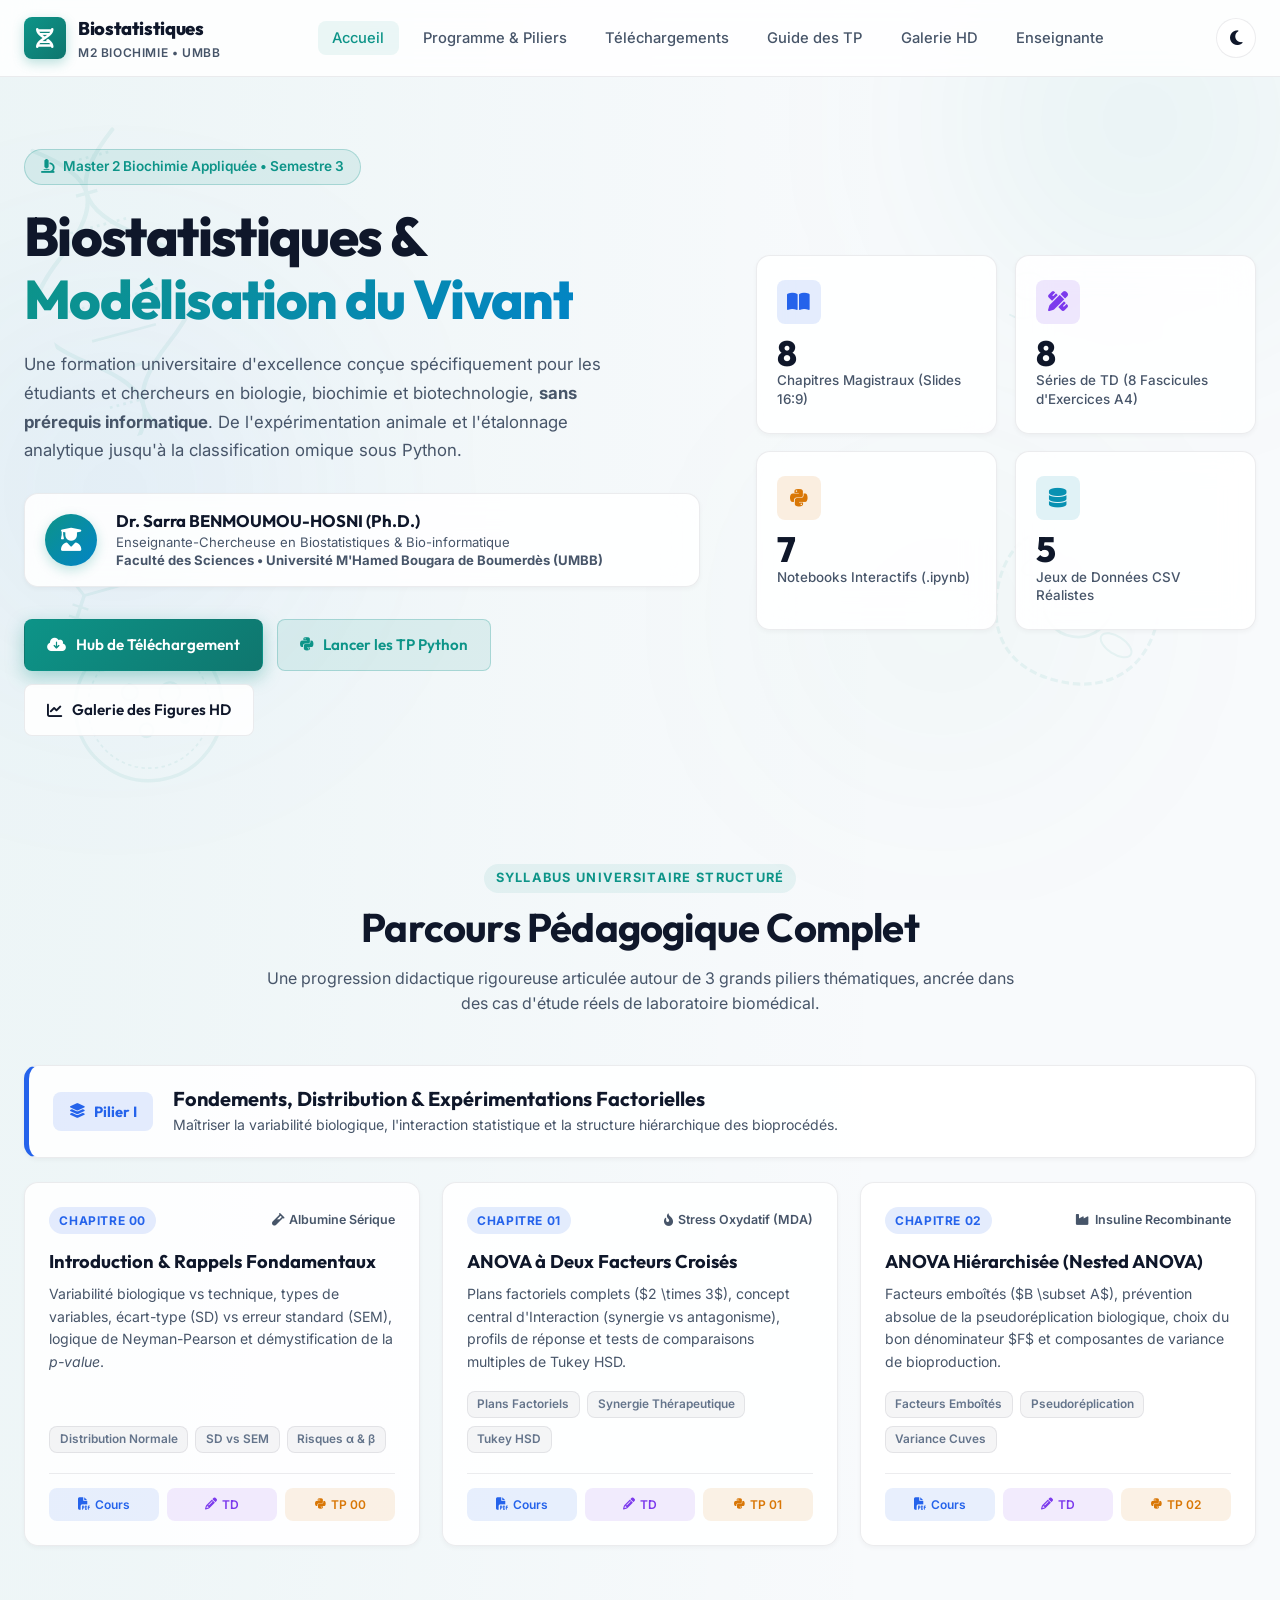
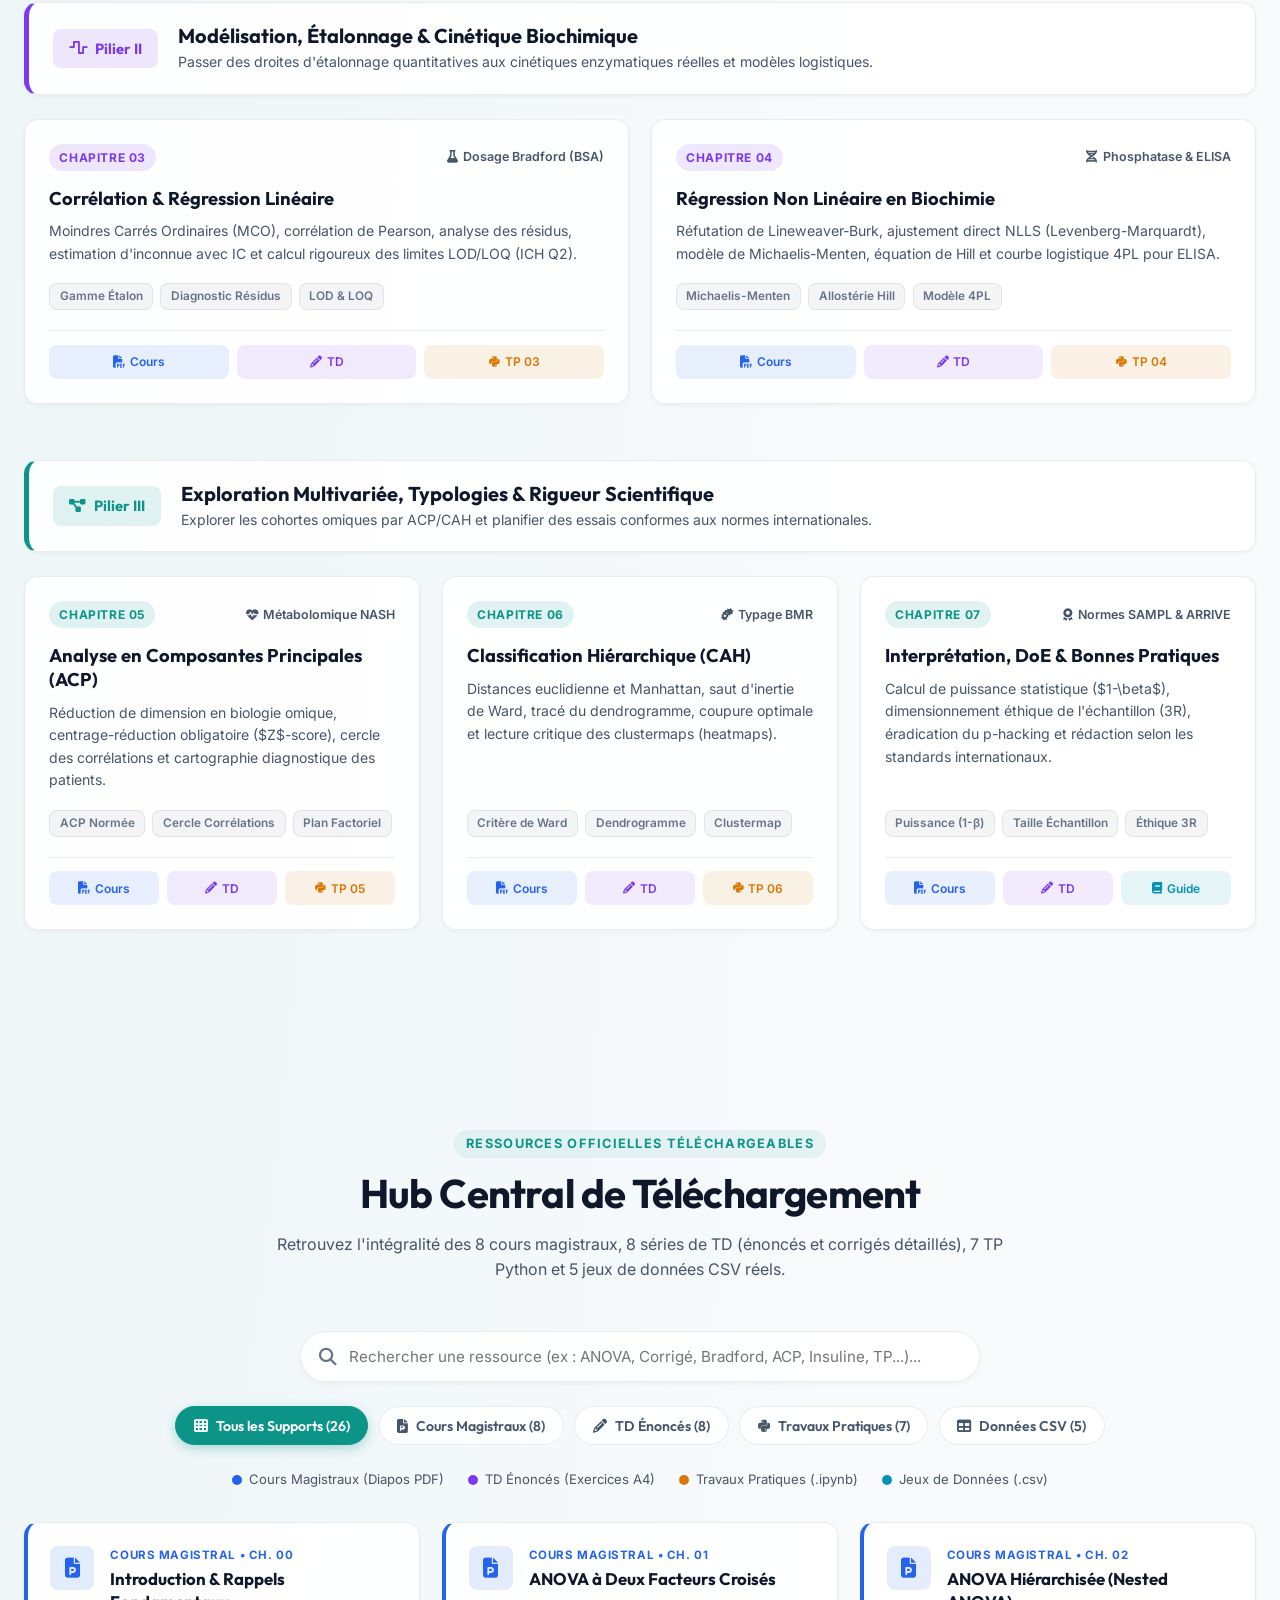
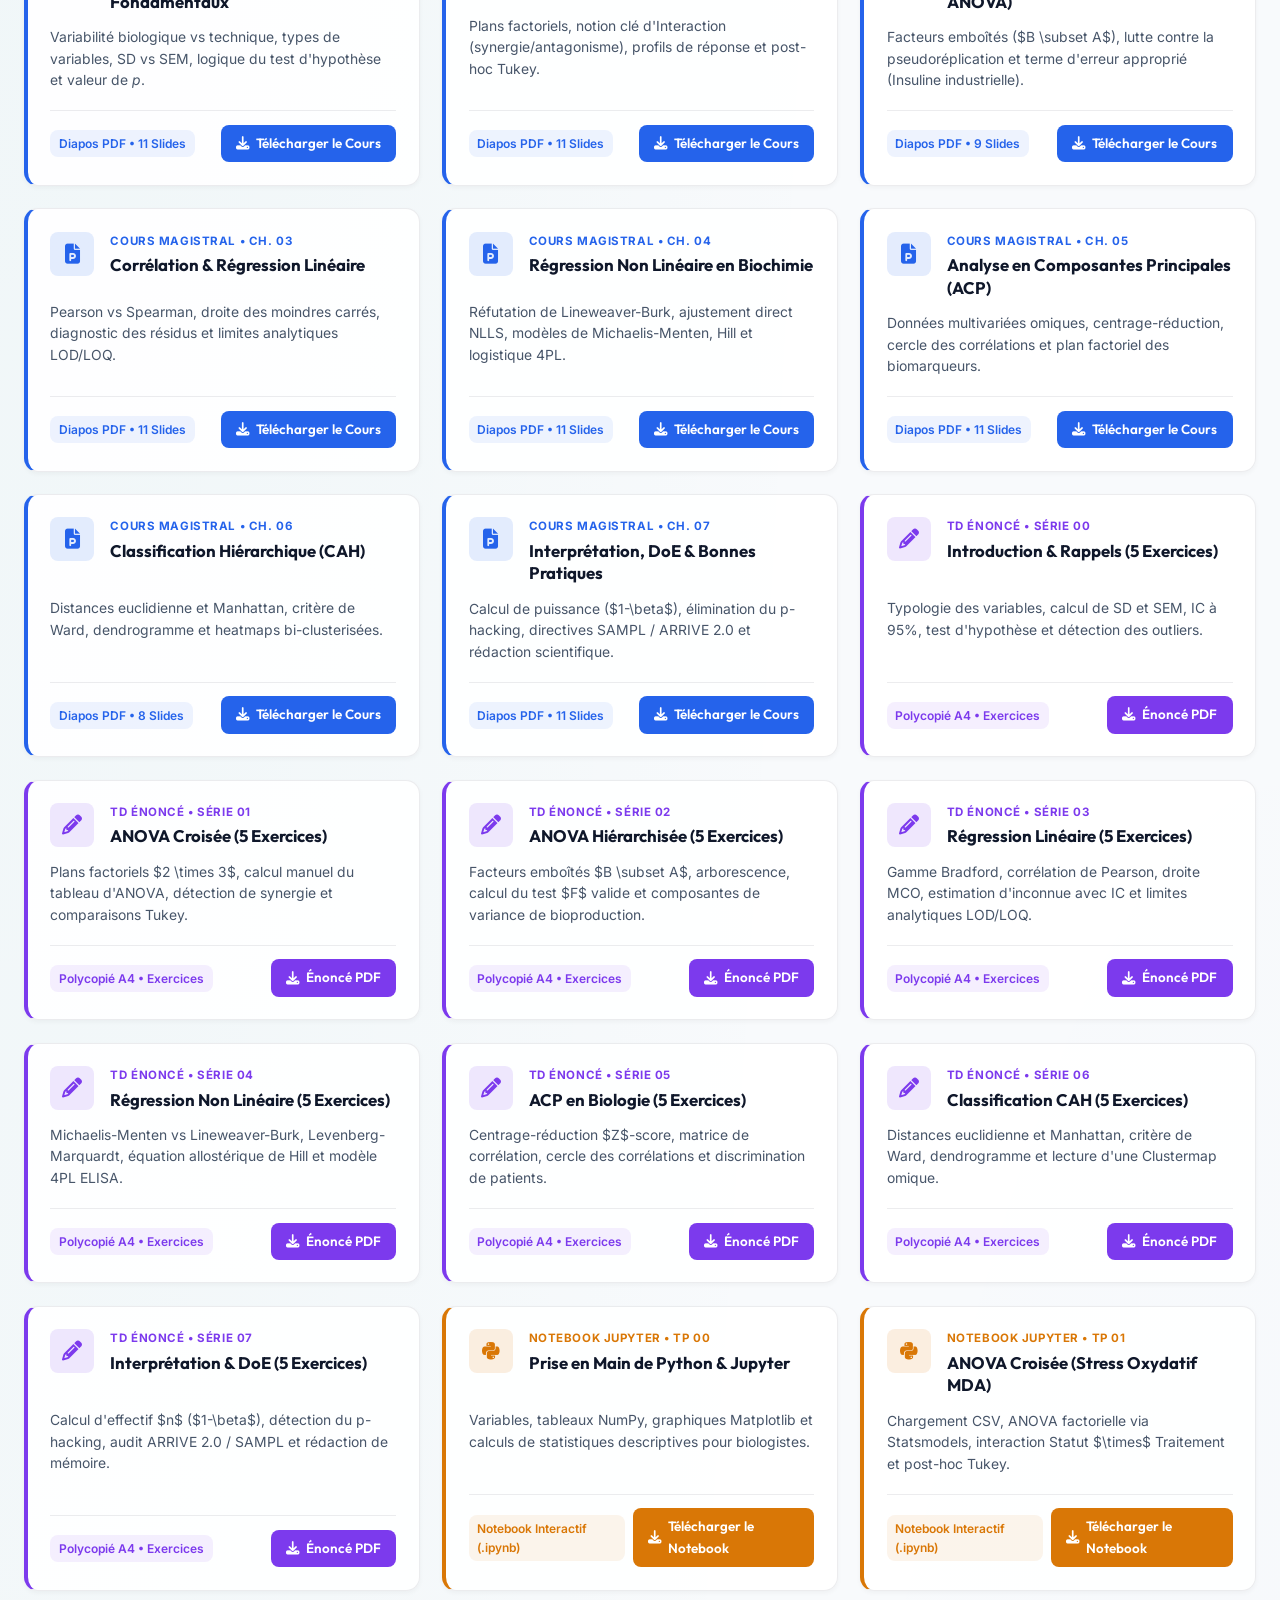
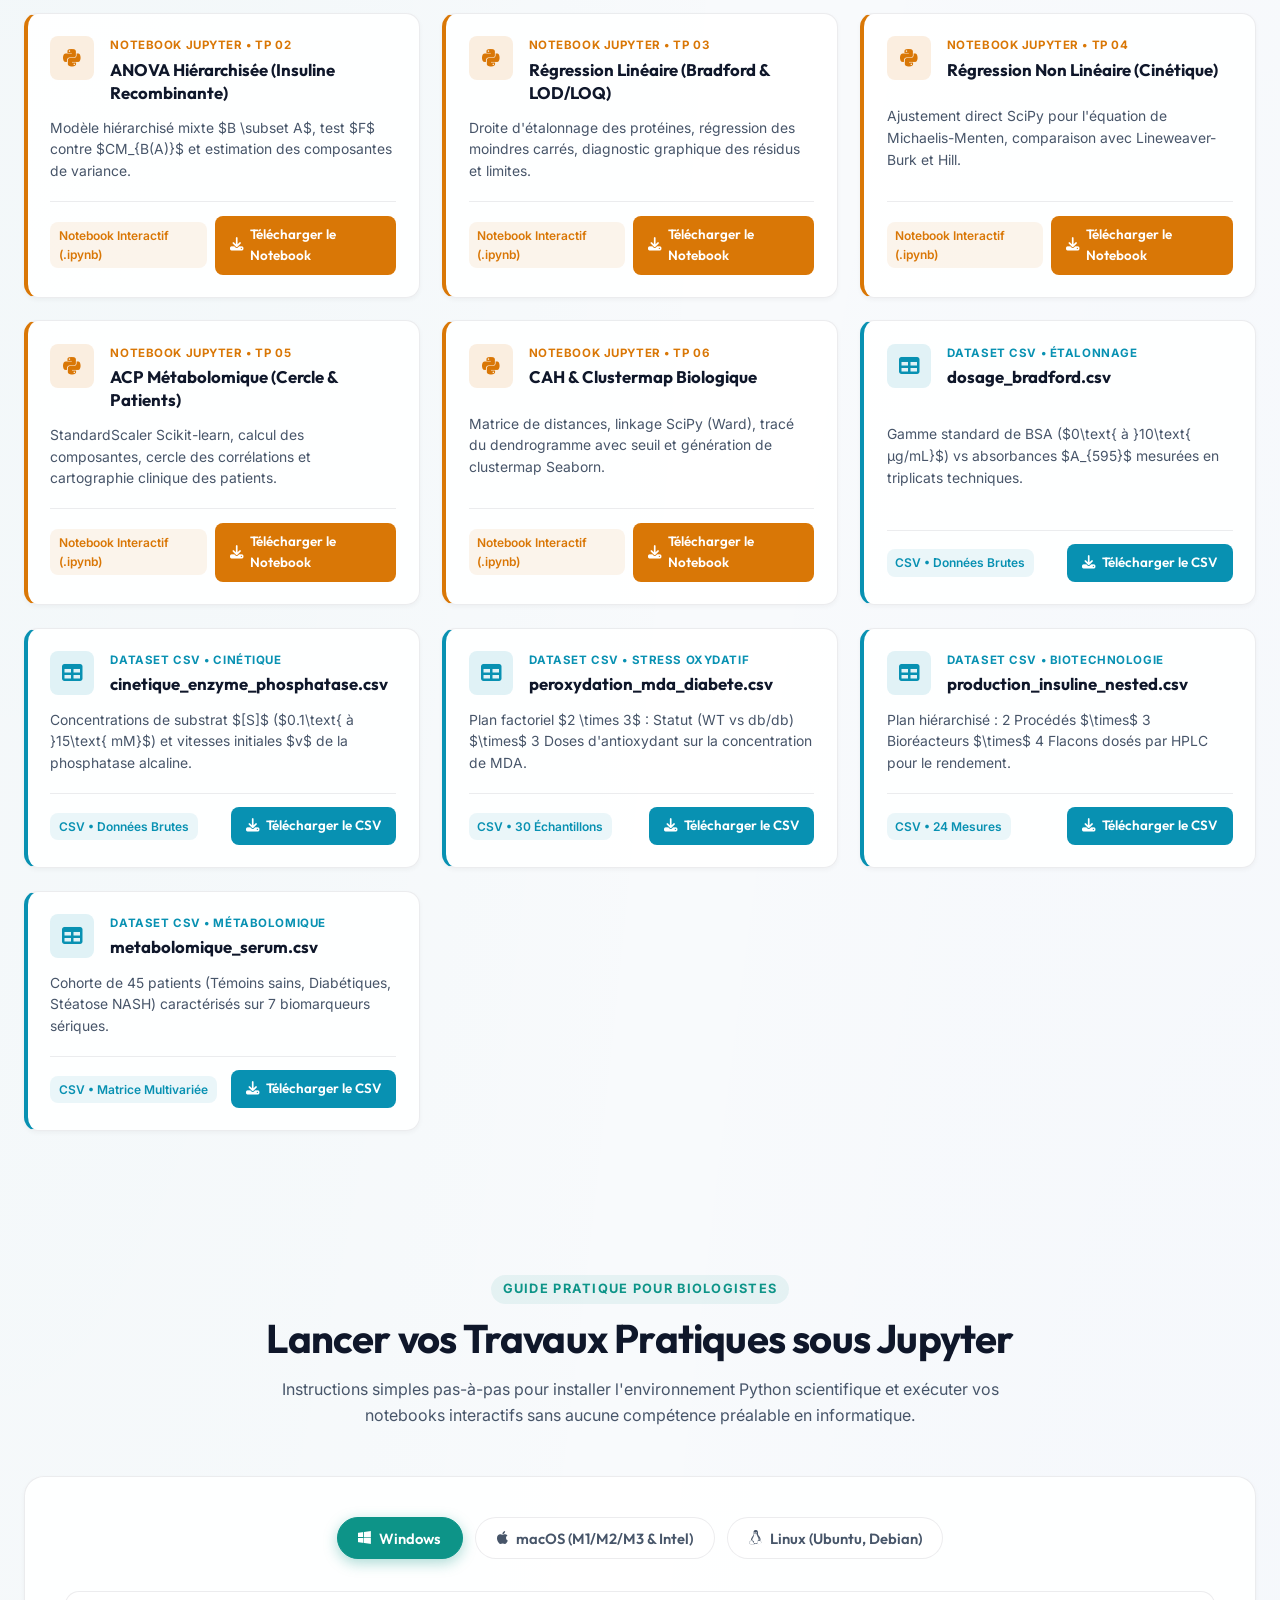
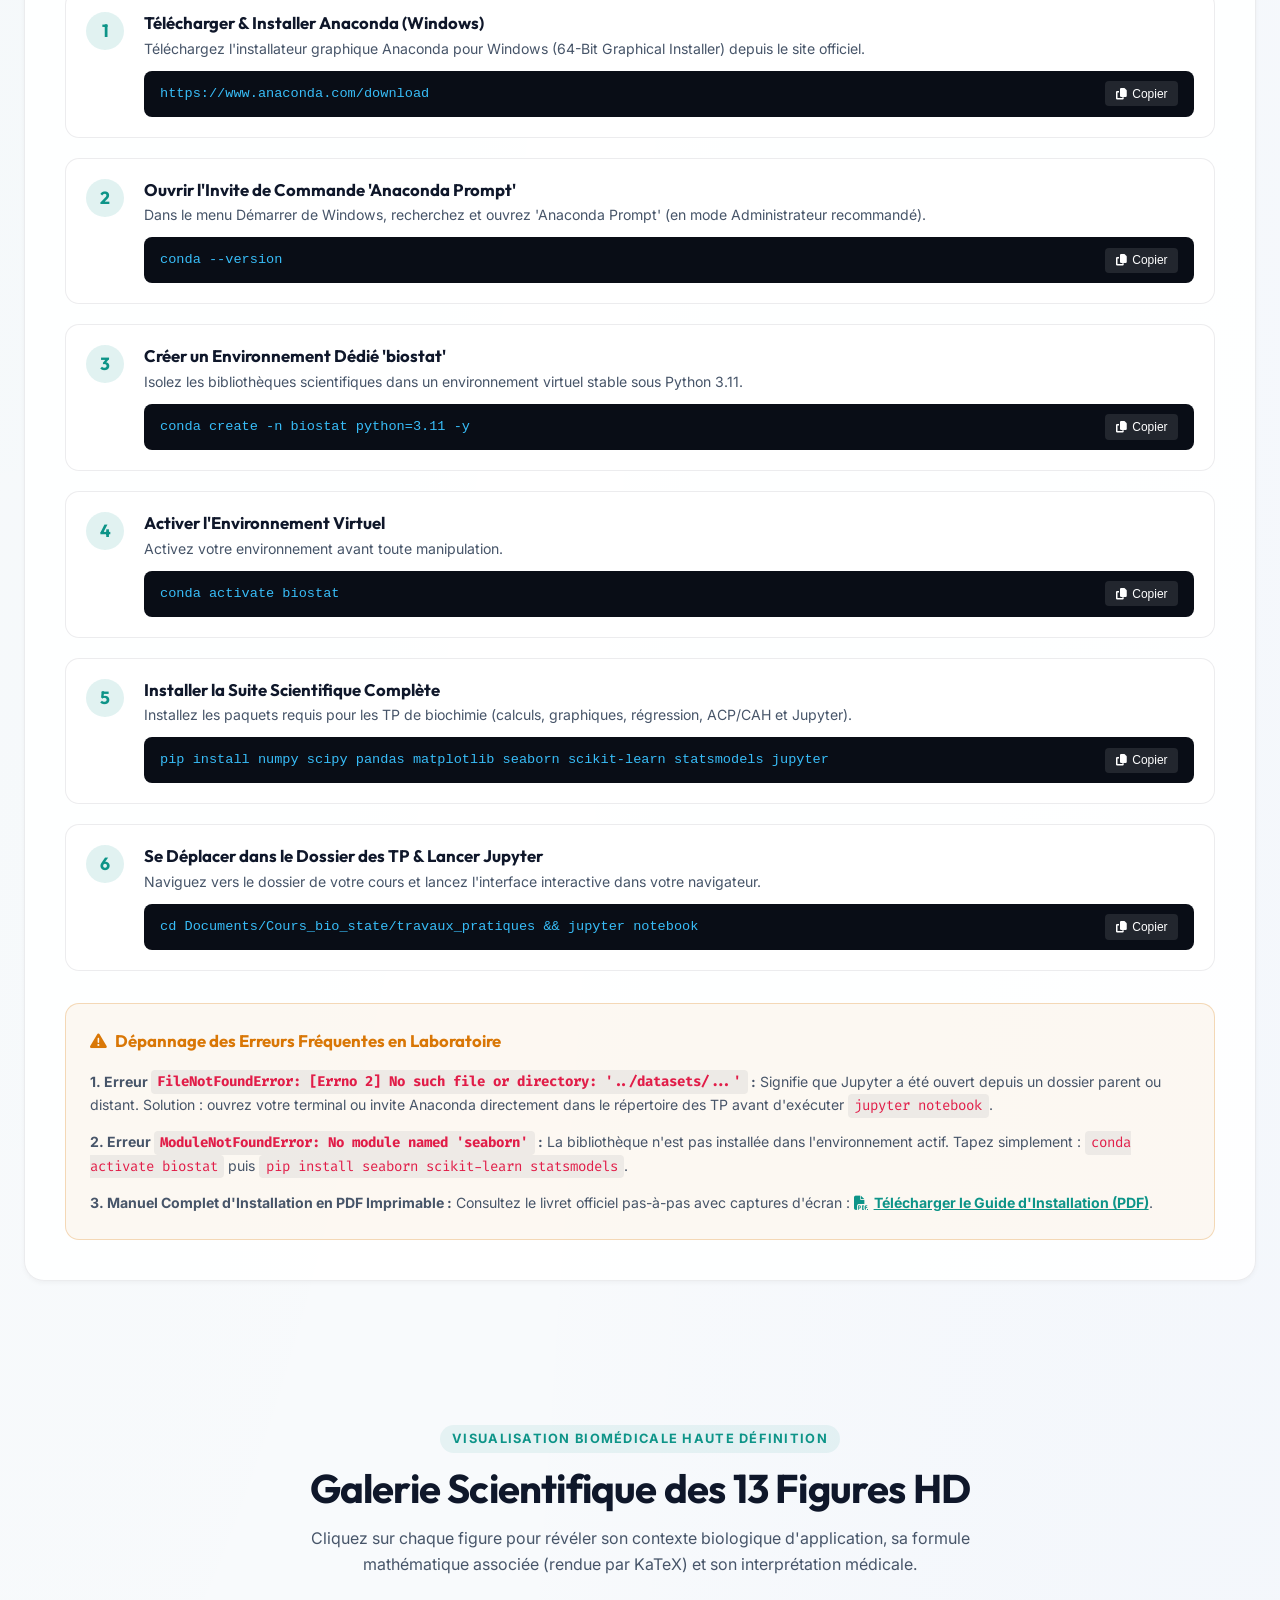
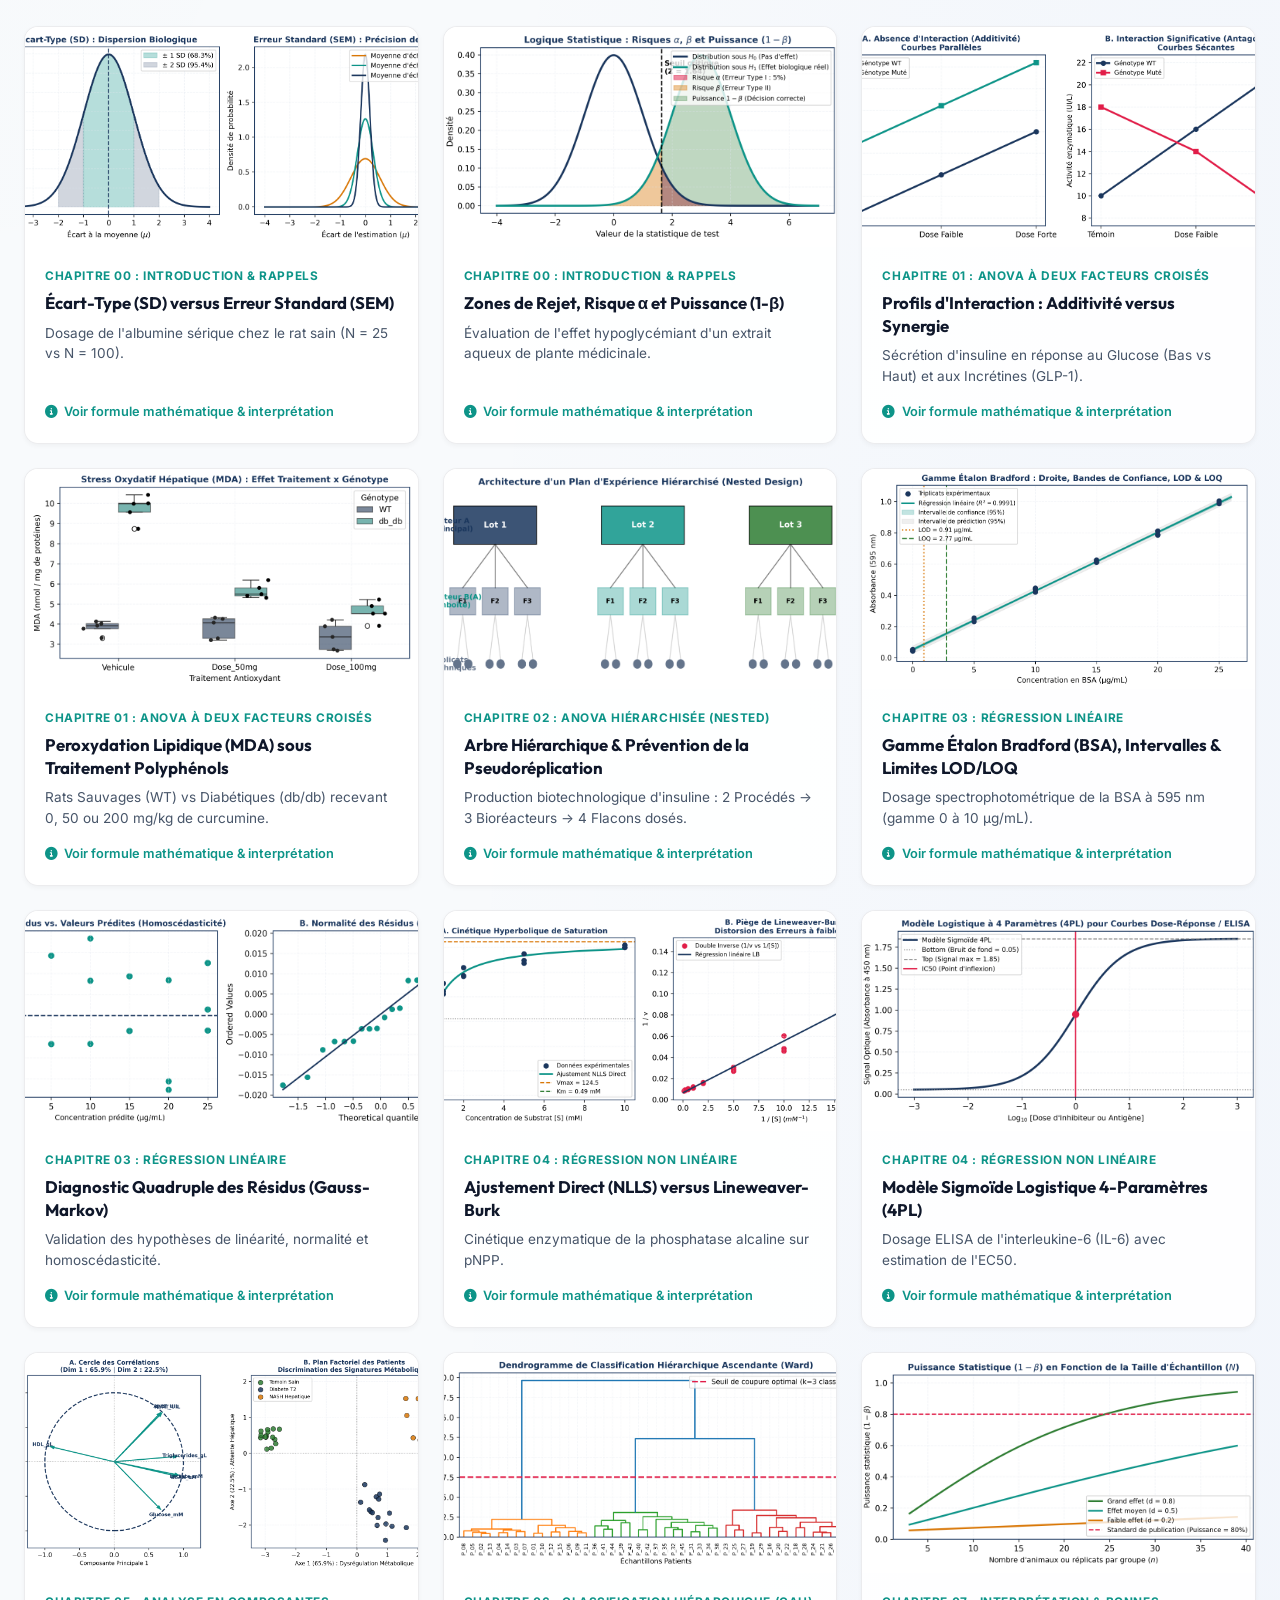
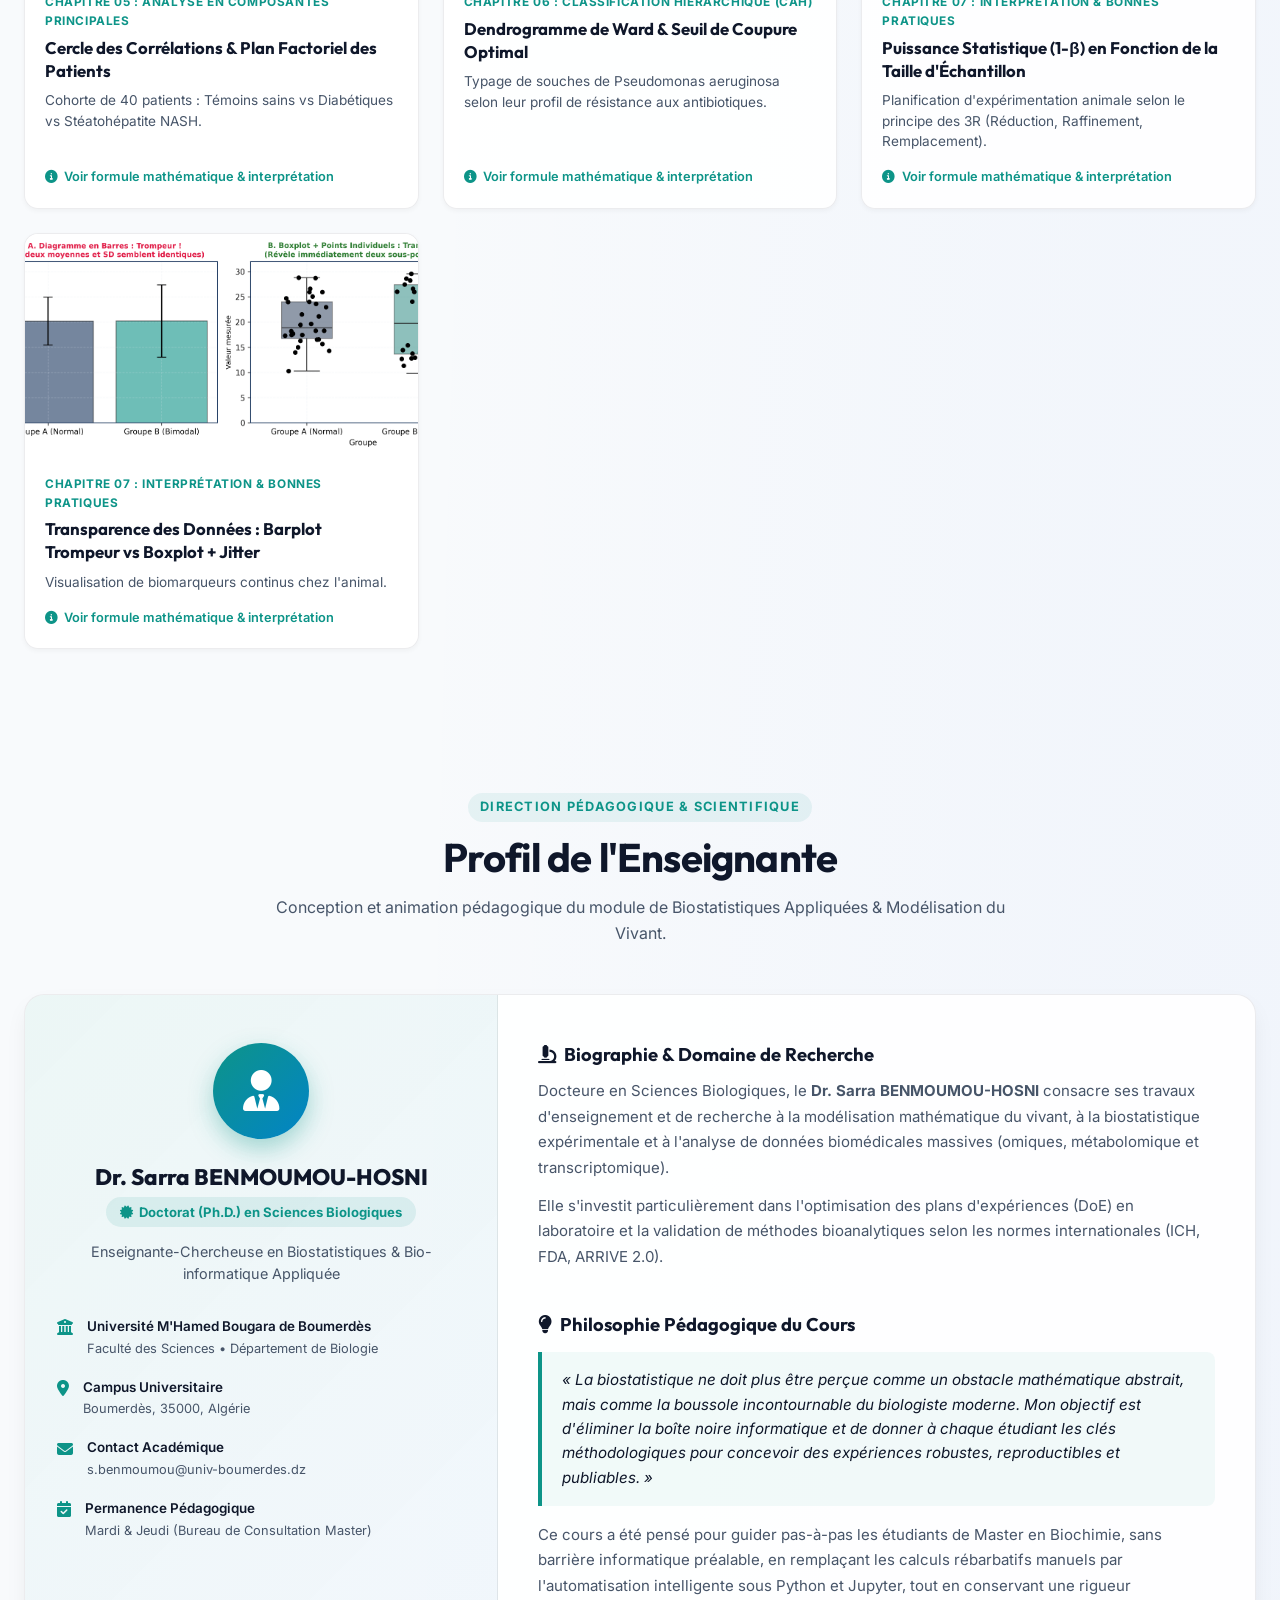
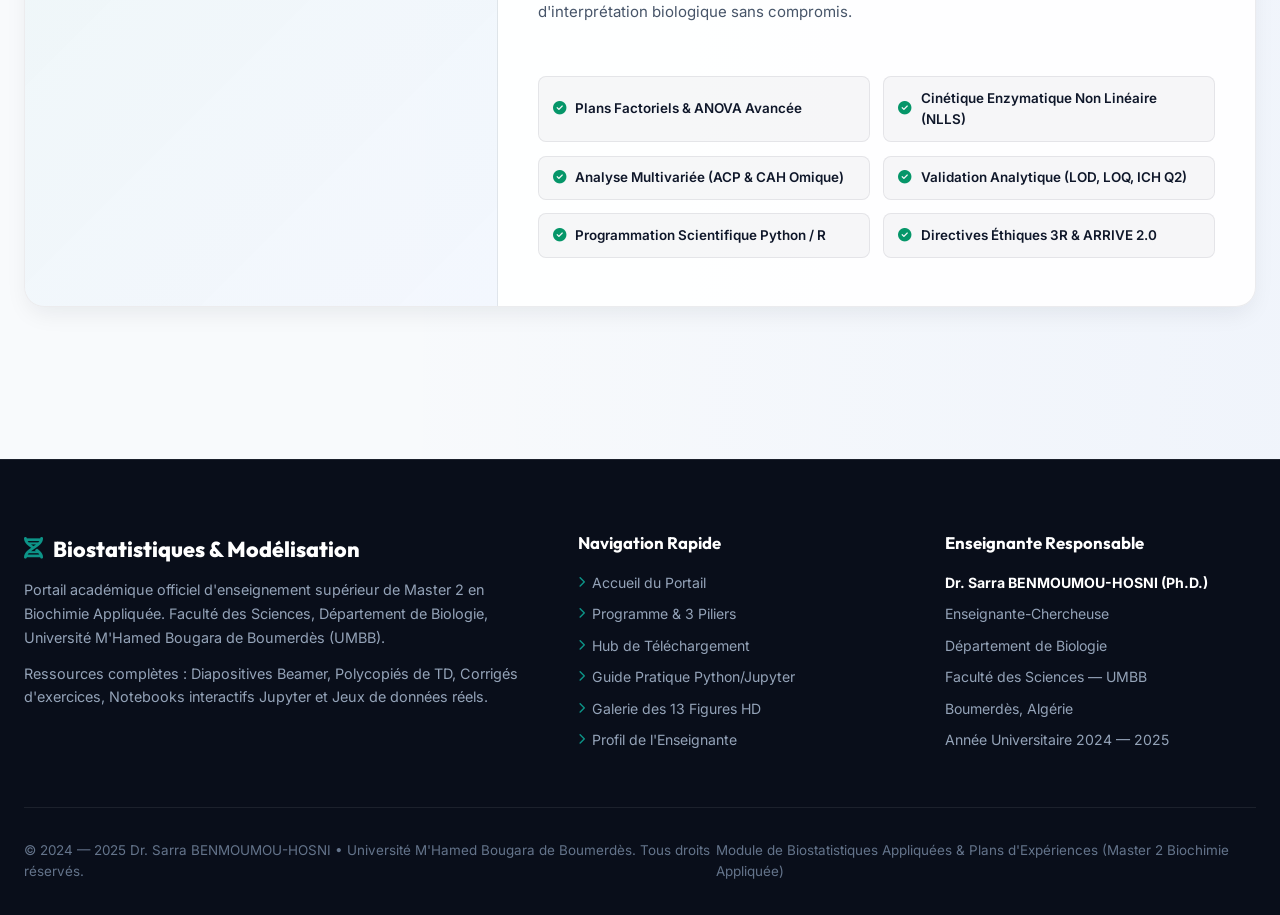
==== website/index.html @ 0b98ee7a "Suppression de tous les acces et telechargements des corriges de TD sur le site public" ====
<!DOCTYPE html>
<html lang="fr" data-theme="light">
<head>
  <meta charset="UTF-8">
  <meta name="viewport" content="width=device-width, initial-scale=1.0, maximum-scale=5.0">
  <title>Biostatistiques Appliquées & Modélisation | Master 2 Biochimie — Dr. Sarra BENMOUMOU-HOSNI</title>
  <meta name="description" content="Portail officiel du cours de Biostatistiques Appliquées et Modélisation du Vivant (Master 2 Biochimie, UMBB). Diapositives Beamer, Polycopiés de TD, Corrigés Détaillés, TP Python/Jupyter et Datasets par Dr. Sarra BENMOUMOU-HOSNI (Ph.D.).">
  
  <!-- Polices Google Typography -->
  <link rel="preconnect" href="https://fonts.googleapis.com">
  <link rel="preconnect" href="https://fonts.gstatic.com" crossorigin>
  <link href="https://fonts.googleapis.com/css2?family=Outfit:wght@300;400;500;600;700;800&family=Inter:wght@300;400;500;600;700&family=Fira+Code:wght@400;500&display=swap" rel="stylesheet">
  
  <!-- FontAwesome Icons -->
  <link rel="stylesheet" href="https://cdnjs.cloudflare.com/ajax/libs/font-awesome/6.4.0/css/all.min.css">
  
  <!-- KaTeX pour le Rendu Mathématique Typographique Haute Définition -->
  <link rel="stylesheet" href="https://cdn.jsdelivr.net/npm/katex@0.16.9/dist/katex.min.css">
  <script defer src="https://cdn.jsdelivr.net/npm/katex@0.16.9/dist/katex.min.js"></script>
  
  <!-- Feuille de Style Personnalisée -->
  <link rel="stylesheet" href="style.css">
</head>
<body>

  <!-- ====================================================================
       Éléments Graphiques d'Arrière-Plan & Pictogrammes Biologiques
       ==================================================================== -->
  <div class="bio-bg-decorations" aria-hidden="true">
    <!-- Orbes lumineux doux -->
    <div class="bg-glow-orb bg-glow-1"></div>
    <div class="bg-glow-orb bg-glow-2"></div>
    <div class="bg-glow-orb bg-glow-3"></div>

    <!-- Pictogramme 1 : Hélice d'ADN Double Brin -->
    <svg class="bio-svg bio-dna bio-svg-1" viewBox="0 0 100 240" fill="none" xmlns="http://www.w3.org/2000/svg">
      <path d="M20 20 C60 50, 60 70, 20 100 C-20 130, -20 150, 20 180 C60 210, 60 230, 20 260" stroke="currentColor" stroke-width="3" stroke-linecap="round"/>
      <path d="M80 20 C40 50, 40 70, 80 100 C120 130, 120 150, 80 180 C40 210, 40 230, 80 260" stroke="currentColor" stroke-width="3" stroke-linecap="round"/>
      <!-- Paires de bases -->
      <line x1="26" y1="35" x2="74" y2="35" stroke="currentColor" stroke-width="2" stroke-dasharray="2 3"/>
      <line x1="42" y1="60" x2="58" y2="60" stroke="currentColor" stroke-width="2.5"/>
      <line x1="26" y1="85" x2="74" y2="85" stroke="currentColor" stroke-width="2" stroke-dasharray="2 3"/>
      <line x1="10" y1="140" x2="90" y2="140" stroke="currentColor" stroke-width="2" stroke-dasharray="2 3"/>
      <line x1="26" y1="165" x2="74" y2="165" stroke="currentColor" stroke-width="2"/>
      <line x1="42" y1="190" x2="58" y2="190" stroke="currentColor" stroke-width="2.5"/>
      <line x1="26" y1="215" x2="74" y2="215" stroke="currentColor" stroke-width="2" stroke-dasharray="2 3"/>
    </svg>

    <!-- Pictogramme 2 : Bactérie Bacille avec Flagelles -->
    <svg class="bio-svg bio-bacteria bio-svg-2" viewBox="0 0 200 140" fill="none" xmlns="http://www.w3.org/2000/svg">
      <!-- Corps de la bactérie (capsule) -->
      <rect x="40" y="35" width="90" height="45" rx="22.5" stroke="currentColor" stroke-width="3" fill="currentColor" fill-opacity="0.04"/>
      <!-- Plasmide / ADN nucléoïde circulaire -->
      <path d="M55 57 Q65 47 78 57 T102 57" stroke="currentColor" stroke-width="2" stroke-linecap="round"/>
      <circle cx="112" cy="50" r="3" fill="currentColor"/>
      <circle cx="60" cy="65" r="2" fill="currentColor"/>
      <!-- Pili & cils membranaires -->
      <line x1="60" y1="35" x2="58" y2="27" stroke="currentColor" stroke-width="1.8"/>
      <line x1="85" y1="35" x2="85" y2="25" stroke="currentColor" stroke-width="1.8"/>
      <line x1="105" y1="35" x2="108" y2="26" stroke="currentColor" stroke-width="1.8"/>
      <line x1="60" y1="80" x2="58" y2="88" stroke="currentColor" stroke-width="1.8"/>
      <line x1="85" y1="80" x2="85" y2="90" stroke="currentColor" stroke-width="1.8"/>
      <line x1="105" y1="80" x2="108" y2="89" stroke="currentColor" stroke-width="1.8"/>
      <!-- Longs flagelles ondulants -->
      <path d="M40 57 C25 50, 15 70, 0 60" stroke="currentColor" stroke-width="2.2" stroke-linecap="round"/>
      <path d="M40 50 C20 40, 10 30, -5 45" stroke="currentColor" stroke-width="1.8" stroke-linecap="round"/>
      <path d="M40 65 C22 75, 12 85, -2 80" stroke="currentColor" stroke-width="1.8" stroke-linecap="round"/>
    </svg>

    <!-- Pictogramme 3 : Cellule Vivante avec Noyau & Organites -->
    <svg class="bio-svg bio-cell bio-svg-3" viewBox="0 0 160 160" fill="none" xmlns="http://www.w3.org/2000/svg">
      <path d="M80 15 C120 10, 148 45, 145 85 C142 125, 115 148, 75 145 C35 142, 12 118, 15 75 C18 35, 45 20, 80 15 Z" stroke="currentColor" stroke-width="2.5" stroke-dasharray="6 3"/>
      <!-- Noyau -->
      <circle cx="80" cy="80" r="28" stroke="currentColor" stroke-width="2.2" fill="currentColor" fill-opacity="0.05"/>
      <circle cx="76" cy="76" r="10" stroke="currentColor" stroke-width="1.8"/>
      <!-- Mitochondries -->
      <ellipse cx="45" cy="55" rx="14" ry="7" transform="rotate(-30 45 55)" stroke="currentColor" stroke-width="1.6"/>
      <ellipse cx="115" cy="110" rx="14" ry="7" transform="rotate(25 115 110)" stroke="currentColor" stroke-width="1.6"/>
    </svg>

    <!-- Pictogramme 4 : Boîte de Pétri avec Colonies Bactériennes -->
    <svg class="bio-svg bio-petri bio-svg-4" viewBox="0 0 150 150" fill="none" xmlns="http://www.w3.org/2000/svg">
      <circle cx="75" cy="75" r="65" stroke="currentColor" stroke-width="3"/>
      <circle cx="75" cy="75" r="54" stroke="currentColor" stroke-width="1.5" stroke-dasharray="3 3"/>
      <!-- Colonies circulaires (UFC) -->
      <circle cx="60" cy="60" r="7" stroke="currentColor" stroke-width="2" fill="currentColor" fill-opacity="0.15"/>
      <circle cx="95" cy="65" r="9" stroke="currentColor" stroke-width="2" fill="currentColor" fill-opacity="0.2"/>
      <circle cx="70" cy="95" r="6" stroke="currentColor" stroke-width="2" fill="currentColor" fill-opacity="0.15"/>
      <circle cx="85" cy="82" r="4" fill="currentColor"/>
      <circle cx="50" cy="80" r="3.5" fill="currentColor"/>
      <circle cx="105" cy="90" r="4.5" fill="currentColor"/>
    </svg>

    <!-- Pictogramme 5 : Bactériophage / Virus -->
    <svg class="bio-svg bio-phage bio-svg-5" viewBox="0 0 100 160" fill="none" xmlns="http://www.w3.org/2000/svg">
      <!-- Tête icosaédrique -->
      <polygon points="50,15 80,35 80,65 50,85 20,65 20,35" stroke="currentColor" stroke-width="2.5" fill="currentColor" fill-opacity="0.04"/>
      <!-- Collier et queue hélicoïdale -->
      <line x1="50" y1="85" x2="50" y2="120" stroke="currentColor" stroke-width="3"/>
      <line x1="43" y1="95" x2="57" y2="95" stroke="currentColor" stroke-width="2"/>
      <line x1="43" y1="105" x2="57" y2="105" stroke="currentColor" stroke-width="2"/>
      <line x1="43" y1="115" x2="57" y2="115" stroke="currentColor" stroke-width="2"/>
      <!-- Fibres caudales -->
      <path d="M50 120 L30 145 L15 140" stroke="currentColor" stroke-width="2" stroke-linecap="round"/>
      <path d="M50 120 L70 145 L85 140" stroke="currentColor" stroke-width="2" stroke-linecap="round"/>
      <path d="M50 120 L50 150" stroke="currentColor" stroke-width="2" stroke-linecap="round"/>
    </svg>
  </div>

  <!-- ====================================================================
       Barre de Navigation Principale Responsive
       ==================================================================== -->
  <nav class="navbar">
    <div class="nav-container">
      <a href="#accueil" class="nav-brand">
        <div class="nav-brand-badge">
          <i class="fas fa-dna"></i>
        </div>
        <div class="nav-brand-text">
          <span class="nav-brand-title">Biostatistiques</span>
          <span class="nav-brand-subtitle">M2 Biochimie • UMBB</span>
        </div>
      </a>

      <!-- Menu de liens Desktop -->
      <ul id="navLinks" class="nav-links">
        <li><a href="#accueil" class="nav-link active">Accueil</a></li>
        <li><a href="#programme" class="nav-link">Programme & Piliers</a></li>
        <li><a href="#telechargements" class="nav-link">Téléchargements</a></li>
        <li><a href="#guide-tp" class="nav-link">Guide des TP</a></li>
        <li><a href="#galerie" class="nav-link">Galerie HD</a></li>
        <li><a href="#enseignante" class="nav-link">Enseignante</a></li>
      </ul>

      <div class="nav-actions">
        <!-- Bouton bascule Thème Clair / Sombre -->
        <button id="themeToggleBtn" class="theme-toggle-btn" title="Basculer Mode Clair / Sombre" aria-label="Toggle Theme">
          <i class="fas fa-moon"></i>
        </button>

        <!-- Bouton Hamburger Mobile -->
        <button id="mobileMenuBtn" class="mobile-menu-btn" title="Menu" aria-label="Ouvrir le menu">
          <i class="fas fa-bars"></i>
        </button>
      </div>
    </div>

    <!-- Tiroir Mobile Dropdown -->
    <div id="mobileNavDrawer" class="mobile-nav-drawer">
      <ul class="mobile-nav-links">
        <li><a href="#accueil" class="mobile-nav-link"><i class="fas fa-home"></i> Accueil</a></li>
        <li><a href="#programme" class="mobile-nav-link"><i class="fas fa-graduation-cap"></i> Programme & Piliers</a></li>
        <li><a href="#telechargements" class="mobile-nav-link"><i class="fas fa-cloud-download-alt"></i> Téléchargements</a></li>
        <li><a href="#guide-tp" class="mobile-nav-link"><i class="fab fa-python"></i> Guide des TP Python</a></li>
        <li><a href="#galerie" class="mobile-nav-link"><i class="fas fa-chart-area"></i> Galerie des 13 Figures HD</a></li>
        <li><a href="#enseignante" class="mobile-nav-link"><i class="fas fa-user-tie"></i> Dr. Sarra BENMOUMOU-HOSNI</a></li>
      </ul>
    </div>
  </nav>

  <!-- ====================================================================
       Section Hero Principale
       ==================================================================== -->
  <header id="accueil" class="hero">
    <div class="hero-grid">
      <div class="hero-content">
        <div class="hero-pill">
          <i class="fas fa-microscope"></i> Master 2 Biochimie Appliquée • Semestre 3
        </div>
        <h1 class="hero-title">
          Biostatistiques & <span>Modélisation du Vivant</span>
        </h1>
        <p class="hero-description">
          Une formation universitaire d'excellence conçue spécifiquement pour les étudiants et chercheurs en biologie, biochimie et biotechnologie, <strong>sans prérequis informatique</strong>. De l'expérimentation animale et l'étalonnage analytique jusqu'à la classification omique sous Python.
        </p>

        <!-- Carte Enseignante Hero -->
        <div class="hero-meta-card">
          <div class="teacher-avatar">
            <i class="fas fa-user-graduate"></i>
          </div>
          <div class="teacher-info">
            <h4>Dr. Sarra BENMOUMOU-HOSNI (Ph.D.)</h4>
            <p>Enseignante-Chercheuse en Biostatistiques & Bio-informatique</p>
            <p><strong>Faculté des Sciences • Université M'Hamed Bougara de Boumerdès (UMBB)</strong></p>
          </div>
        </div>

        <div class="hero-buttons">
          <a href="#telechargements" class="btn btn-primary">
            <i class="fas fa-cloud-download-alt"></i> Hub de Téléchargement
          </a>
          <a href="#guide-tp" class="btn btn-secondary">
            <i class="fab fa-python"></i> Lancer les TP Python
          </a>
          <a href="#galerie" class="btn btn-outline">
            <i class="fas fa-chart-line"></i> Galerie des Figures HD
          </a>
        </div>
      </div>

      <!-- Panneau de Statistiques Clés -->
      <div class="hero-stats-panel">
        <div class="stat-card stat-cours">
          <div class="stat-icon"><i class="fas fa-book-open"></i></div>
          <div class="stat-meta">
            <div class="stat-number">8</div>
            <div class="stat-label">Chapitres Magistraux (Slides 16:9)</div>
          </div>
        </div>
        <div class="stat-card stat-td">
          <div class="stat-icon"><i class="fas fa-pencil-ruler"></i></div>
          <div class="stat-meta">
            <div class="stat-number">8</div>
            <div class="stat-label">Séries de TD (8 Fascicules d'Exercices A4)</div>
          </div>
        </div>
        <div class="stat-card stat-tp">
          <div class="stat-icon"><i class="fab fa-python"></i></div>
          <div class="stat-meta">
            <div class="stat-number">7</div>
            <div class="stat-label">Notebooks Interactifs (.ipynb)</div>
          </div>
        </div>
        <div class="stat-card stat-data">
          <div class="stat-icon"><i class="fas fa-database"></i></div>
          <div class="stat-meta">
            <div class="stat-number">5</div>
            <div class="stat-label">Jeux de Données CSV Réalistes</div>
          </div>
        </div>
      </div>
    </div>
  </header>

  <!-- ====================================================================
       Section Parcours Pédagogique Complet (Roadmap par Piliers)
       ==================================================================== -->
  <section id="programme" class="section">
    <div class="section-header">
      <span class="section-tag">Syllabus Universitaire Structuré</span>
      <h2 class="section-title">Parcours Pédagogique Complet</h2>
      <p class="section-subtitle">Une progression didactique rigoureuse articulée autour de 3 grands piliers thématiques, ancrée dans des cas d'étude réels de laboratoire biomédical.</p>
    </div>

    <!-- PILIER 1 -->
    <div class="pillar-block">
      <div class="pillar-header pillar-1">
        <div class="pillar-badge"><i class="fas fa-layer-group"></i> Pilier I</div>
        <div class="pillar-title-group">
          <h3>Fondements, Distribution & Expérimentations Factorielles</h3>
          <p>Maîtriser la variabilité biologique, l'interaction statistique et la structure hiérarchique des bioprocédés.</p>
        </div>
      </div>

      <div class="syllabus-grid">
        <!-- Ch 00 -->
        <div class="chapter-card">
          <div class="chapter-card-top">
            <span class="chapter-badge badge-blue">Chapitre 00</span>
            <span class="chapter-app-pill"><i class="fas fa-vial"></i> Albumine Sérique</span>
          </div>
          <h4 class="chapter-title">Introduction & Rappels Fondamentaux</h4>
          <p class="chapter-desc">Variabilité biologique vs technique, types de variables, écart-type (SD) vs erreur standard (SEM), logique de Neyman-Pearson et démystification de la <em>p-value</em>.</p>
          <div class="chapter-tags">
            <span class="tag-pill">Distribution Normale</span>
            <span class="tag-pill">SD vs SEM</span>
            <span class="tag-pill">Risques α & β</span>
          </div>
          <div class="chapter-actions">
            <a href="downloads/cours/Chapitre_00_Introduction_Biostatistiques.pdf" class="btn-micro btn-cours" download title="Télécharger les Diapos"><i class="fas fa-file-pdf"></i> Cours</a>
            <a href="downloads/td_enonces/TD_Chapitre_00_Introduction.pdf" class="btn-micro btn-enonce" download title="Télécharger l'Énoncé TD"><i class="fas fa-pencil-alt"></i> TD</a>
            <a href="downloads/tp/TP00_Prise_En_Main_Python_Bio.ipynb" class="btn-micro btn-tp" download title="Télécharger le Notebook TP"><i class="fab fa-python"></i> TP 00</a>
          </div>
        </div>

        <!-- Ch 01 -->
        <div class="chapter-card">
          <div class="chapter-card-top">
            <span class="chapter-badge badge-blue">Chapitre 01</span>
            <span class="chapter-app-pill"><i class="fas fa-fire-alt"></i> Stress Oxydatif (MDA)</span>
          </div>
          <h4 class="chapter-title">ANOVA à Deux Facteurs Croisés</h4>
          <p class="chapter-desc">Plans factoriels complets ($2 \times 3$), concept central d'Interaction (synergie vs antagonisme), profils de réponse et tests de comparaisons multiples de Tukey HSD.</p>
          <div class="chapter-tags">
            <span class="tag-pill">Plans Factoriels</span>
            <span class="tag-pill">Synergie Thérapeutique</span>
            <span class="tag-pill">Tukey HSD</span>
          </div>
          <div class="chapter-actions">
            <a href="downloads/cours/Chapitre_01_ANOVA_Croisee.pdf" class="btn-micro btn-cours" download title="Télécharger les Diapos"><i class="fas fa-file-pdf"></i> Cours</a>
            <a href="downloads/td_enonces/TD_Chapitre_01_ANOVA_Croisee.pdf" class="btn-micro btn-enonce" download title="Télécharger l'Énoncé TD"><i class="fas fa-pencil-alt"></i> TD</a>
            <a href="downloads/tp/TP01_ANOVA_Croisee_Biochimie.ipynb" class="btn-micro btn-tp" download title="Télécharger le Notebook TP"><i class="fab fa-python"></i> TP 01</a>
          </div>
        </div>

        <!-- Ch 02 -->
        <div class="chapter-card">
          <div class="chapter-card-top">
            <span class="chapter-badge badge-blue">Chapitre 02</span>
            <span class="chapter-app-pill"><i class="fas fa-industry"></i> Insuline Recombinante</span>
          </div>
          <h4 class="chapter-title">ANOVA Hiérarchisée (Nested ANOVA)</h4>
          <p class="chapter-desc">Facteurs emboîtés ($B \subset A$), prévention absolue de la pseudoréplication biologique, choix du bon dénominateur $F$ et composantes de variance de bioproduction.</p>
          <div class="chapter-tags">
            <span class="tag-pill">Facteurs Emboîtés</span>
            <span class="tag-pill">Pseudoréplication</span>
            <span class="tag-pill">Variance Cuves</span>
          </div>
          <div class="chapter-actions">
            <a href="downloads/cours/Chapitre_02_ANOVA_Hierarchisee.pdf" class="btn-micro btn-cours" download title="Télécharger les Diapos"><i class="fas fa-file-pdf"></i> Cours</a>
            <a href="downloads/td_enonces/TD_Chapitre_02_ANOVA_Hierarchisee.pdf" class="btn-micro btn-enonce" download title="Télécharger l'Énoncé TD"><i class="fas fa-pencil-alt"></i> TD</a>
            <a href="downloads/tp/TP02_ANOVA_Hierarchisee_Biochimie.ipynb" class="btn-micro btn-tp" download title="Télécharger le Notebook TP"><i class="fab fa-python"></i> TP 02</a>
          </div>
        </div>
      </div>
    </div>

    <!-- PILIER 2 -->
    <div class="pillar-block">
      <div class="pillar-header pillar-2">
        <div class="pillar-badge"><i class="fas fa-wave-square"></i> Pilier II</div>
        <div class="pillar-title-group">
          <h3>Modélisation, Étalonnage & Cinétique Biochimique</h3>
          <p>Passer des droites d'étalonnage quantitatives aux cinétiques enzymatiques réelles et modèles logistiques.</p>
        </div>
      </div>

      <div class="syllabus-grid">
        <!-- Ch 03 -->
        <div class="chapter-card">
          <div class="chapter-card-top">
            <span class="chapter-badge badge-indigo">Chapitre 03</span>
            <span class="chapter-app-pill"><i class="fas fa-flask"></i> Dosage Bradford (BSA)</span>
          </div>
          <h4 class="chapter-title">Corrélation & Régression Linéaire</h4>
          <p class="chapter-desc">Moindres Carrés Ordinaires (MCO), corrélation de Pearson, analyse des résidus, estimation d'inconnue avec IC et calcul rigoureux des limites LOD/LOQ (ICH Q2).</p>
          <div class="chapter-tags">
            <span class="tag-pill">Gamme Étalon</span>
            <span class="tag-pill">Diagnostic Résidus</span>
            <span class="tag-pill">LOD & LOQ</span>
          </div>
          <div class="chapter-actions">
            <a href="downloads/cours/Chapitre_03_Regression_Lineaire.pdf" class="btn-micro btn-cours" download title="Télécharger les Diapos"><i class="fas fa-file-pdf"></i> Cours</a>
            <a href="downloads/td_enonces/TD_Chapitre_03_Regression_Lineaire.pdf" class="btn-micro btn-enonce" download title="Télécharger l'Énoncé TD"><i class="fas fa-pencil-alt"></i> TD</a>
            <a href="downloads/tp/TP03_Regression_Lineaire_Dosage/TP03_Regression_Lineaire_Dosage.ipynb" class="btn-micro btn-tp" download title="Télécharger le Notebook TP"><i class="fab fa-python"></i> TP 03</a>
          </div>
        </div>

        <!-- Ch 04 -->
        <div class="chapter-card">
          <div class="chapter-card-top">
            <span class="chapter-badge badge-indigo">Chapitre 04</span>
            <span class="chapter-app-pill"><i class="fas fa-dna"></i> Phosphatase & ELISA</span>
          </div>
          <h4 class="chapter-title">Régression Non Linéaire en Biochimie</h4>
          <p class="chapter-desc">Réfutation de Lineweaver-Burk, ajustement direct NLLS (Levenberg-Marquardt), modèle de Michaelis-Menten, équation de Hill et courbe logistique 4PL pour ELISA.</p>
          <div class="chapter-tags">
            <span class="tag-pill">Michaelis-Menten</span>
            <span class="tag-pill">Allostérie Hill</span>
            <span class="tag-pill">Modèle 4PL</span>
          </div>
          <div class="chapter-actions">
            <a href="downloads/cours/Chapitre_04_Regression_Non_Lineaire.pdf" class="btn-micro btn-cours" download title="Télécharger les Diapos"><i class="fas fa-file-pdf"></i> Cours</a>
            <a href="downloads/td_enonces/TD_Chapitre_04_Regression_Non_Lineaire.pdf" class="btn-micro btn-enonce" download title="Télécharger l'Énoncé TD"><i class="fas fa-pencil-alt"></i> TD</a>
            <a href="downloads/tp/TP04_Cinetique_Non_Lineaire/TP04_Cinetique_Non_Lineaire.ipynb" class="btn-micro btn-tp" download title="Télécharger le Notebook TP"><i class="fab fa-python"></i> TP 04</a>
          </div>
        </div>
      </div>
    </div>

    <!-- PILIER 3 -->
    <div class="pillar-block">
      <div class="pillar-header pillar-3">
        <div class="pillar-badge"><i class="fas fa-project-diagram"></i> Pilier III</div>
        <div class="pillar-title-group">
          <h3>Exploration Multivariée, Typologies & Rigueur Scientifique</h3>
          <p>Explorer les cohortes omiques par ACP/CAH et planifier des essais conformes aux normes internationales.</p>
        </div>
      </div>

      <div class="syllabus-grid">
        <!-- Ch 05 -->
        <div class="chapter-card">
          <div class="chapter-card-top">
            <span class="chapter-badge badge-teal">Chapitre 05</span>
            <span class="chapter-app-pill"><i class="fas fa-heartbeat"></i> Métabolomique NASH</span>
          </div>
          <h4 class="chapter-title">Analyse en Composantes Principales (ACP)</h4>
          <p class="chapter-desc">Réduction de dimension en biologie omique, centrage-réduction obligatoire ($Z$-score), cercle des corrélations et cartographie diagnostique des patients.</p>
          <div class="chapter-tags">
            <span class="tag-pill">ACP Normée</span>
            <span class="tag-pill">Cercle Corrélations</span>
            <span class="tag-pill">Plan Factoriel</span>
          </div>
          <div class="chapter-actions">
            <a href="downloads/cours/Chapitre_05_ACP.pdf" class="btn-micro btn-cours" download title="Télécharger les Diapos"><i class="fas fa-file-pdf"></i> Cours</a>
            <a href="downloads/td_enonces/TD_Chapitre_05_ACP.pdf" class="btn-micro btn-enonce" download title="Télécharger l'Énoncé TD"><i class="fas fa-pencil-alt"></i> TD</a>
            <a href="downloads/tp/TP05_ACP_Metabolomique/TP05_ACP_Metabolomique.ipynb" class="btn-micro btn-tp" download title="Télécharger le Notebook TP"><i class="fab fa-python"></i> TP 05</a>
          </div>
        </div>

        <!-- Ch 06 -->
        <div class="chapter-card">
          <div class="chapter-card-top">
            <span class="chapter-badge badge-teal">Chapitre 06</span>
            <span class="chapter-app-pill"><i class="fas fa-bacterium"></i> Typage BMR</span>
          </div>
          <h4 class="chapter-title">Classification Hiérarchique (CAH)</h4>
          <p class="chapter-desc">Distances euclidienne et Manhattan, saut d'inertie de Ward, tracé du dendrogramme, coupure optimale et lecture critique des clustermaps (heatmaps).</p>
          <div class="chapter-tags">
            <span class="tag-pill">Critère de Ward</span>
            <span class="tag-pill">Dendrogramme</span>
            <span class="tag-pill">Clustermap</span>
          </div>
          <div class="chapter-actions">
            <a href="downloads/cours/Chapitre_06_CAH.pdf" class="btn-micro btn-cours" download title="Télécharger les Diapos"><i class="fas fa-file-pdf"></i> Cours</a>
            <a href="downloads/td_enonces/TD_Chapitre_06_CAH.pdf" class="btn-micro btn-enonce" download title="Télécharger l'Énoncé TD"><i class="fas fa-pencil-alt"></i> TD</a>
            <a href="downloads/tp/TP06_CAH_Classification_Biologique/TP06_CAH_Classification_Biologique.ipynb" class="btn-micro btn-tp" download title="Télécharger le Notebook TP"><i class="fab fa-python"></i> TP 06</a>
          </div>
        </div>

        <!-- Ch 07 -->
        <div class="chapter-card">
          <div class="chapter-card-top">
            <span class="chapter-badge badge-teal">Chapitre 07</span>
            <span class="chapter-app-pill"><i class="fas fa-award"></i> Normes SAMPL & ARRIVE</span>
          </div>
          <h4 class="chapter-title">Interprétation, DoE & Bonnes Pratiques</h4>
          <p class="chapter-desc">Calcul de puissance statistique ($1-\beta$), dimensionnement éthique de l'échantillon (3R), éradication du p-hacking et rédaction selon les standards internationaux.</p>
          <div class="chapter-tags">
            <span class="tag-pill">Puissance (1-β)</span>
            <span class="tag-pill">Taille Échantillon</span>
            <span class="tag-pill">Éthique 3R</span>
          </div>
          <div class="chapter-actions">
            <a href="downloads/cours/Chapitre_07_Interpretation_Analyse.pdf" class="btn-micro btn-cours" download title="Télécharger les Diapos"><i class="fas fa-file-pdf"></i> Cours</a>
            <a href="downloads/td_enonces/TD_Chapitre_07_Interpretation.pdf" class="btn-micro btn-enonce" download title="Télécharger l'Énoncé TD"><i class="fas fa-pencil-alt"></i> TD</a>
            <a href="downloads/guide/Guide_Installation_Anaconda_Jupyter.pdf" class="btn-micro btn-guide" download title="Télécharger le Guide PDF"><i class="fas fa-book"></i> Guide</a>
          </div>
        </div>
      </div>
    </div>
  </section>

  <!-- ====================================================================
       Section Hub Central de Téléchargement (Différenciation Visuelle Nette)
       ==================================================================== -->
  <section id="telechargements" class="section">
    <div class="section-header">
      <span class="section-tag">Ressources Officielles Téléchargeables</span>
      <h2 class="section-title">Hub Central de Téléchargement</h2>
      <p class="section-subtitle">Retrouvez l'intégralité des 8 cours magistraux, 8 séries de TD (énoncés et corrigés détaillés), 7 TP Python et 5 jeux de données CSV réels.</p>
    </div>

    <!-- Barre de Recherche & Filtres Thématiques Distincts -->
    <div class="hub-controls">
      <div class="search-box-wrapper">
        <i class="fas fa-search search-icon"></i>
        <input type="text" id="downloadSearch" class="search-input" placeholder="Rechercher une ressource (ex : ANOVA, Corrigé, Bradford, ACP, Insuline, TP...)...">
      </div>

      <!-- Boutons Filtres avec Couleurs Thématiques Spécifiques -->
      <div class="tab-buttons">
        <button class="tab-btn active" data-filter="all">
          <i class="fas fa-th"></i> Tous les Supports (26)
        </button>
        <button class="tab-btn tab-cours" data-filter="cours">
          <i class="fas fa-file-powerpoint"></i> Cours Magistraux (8)
        </button>
        <button class="tab-btn tab-td-enonce" data-filter="td-enonce">
          <i class="fas fa-pencil-alt"></i> TD Énoncés (8)
        </button>
        <button class="tab-btn tab-tp" data-filter="tp">
          <i class="fab fa-python"></i> Travaux Pratiques (7)
        </button>
        <button class="tab-btn tab-data" data-filter="data">
          <i class="fas fa-table"></i> Données CSV (5)
        </button>
      </div>
    </div>

    <!-- Légende de Différenciation Rapide -->
    <div class="category-legend">
      <span class="legend-item legend-cours"><span class="legend-dot"></span> Cours Magistraux (Diapos PDF)</span>
      <span class="legend-item legend-enonce"><span class="legend-dot"></span> TD Énoncés (Exercices A4)</span>
      <span class="legend-item legend-tp"><span class="legend-dot"></span> Travaux Pratiques (.ipynb)</span>
      <span class="legend-item legend-data"><span class="legend-dot"></span> Jeux de Données (.csv)</span>
    </div>

    <div id="downloadsGrid" class="downloads-grid">

      <!-- ==========================================
           1. COURS MAGISTRAUX (8) - Thème Bleu Roi
           ========================================== -->
      <div class="download-card card-cours" data-category="cours">
        <div class="dl-card-top">
          <div class="file-type-icon icon-cours"><i class="fas fa-file-powerpoint"></i></div>
          <div class="dl-card-meta">
            <span class="dl-card-category category-badge-cours">Cours Magistral • Ch. 00</span>
            <h4 class="dl-card-title">Introduction & Rappels Fondamentaux</h4>
          </div>
        </div>
        <p class="dl-card-desc">Variabilité biologique vs technique, types de variables, SD vs SEM, logique du test d'hypothèse et valeur de <em>p</em>.</p>
        <div class="dl-card-footer">
          <span class="dl-size-badge badge-cours">Diapos PDF • 11 Slides</span>
          <a href="downloads/cours/Chapitre_00_Introduction_Biostatistiques.pdf" class="dl-action-btn btn-action-cours" download target="_blank">
            <i class="fas fa-download"></i> Télécharger le Cours
          </a>
        </div>
      </div>

      <div class="download-card card-cours" data-category="cours">
        <div class="dl-card-top">
          <div class="file-type-icon icon-cours"><i class="fas fa-file-powerpoint"></i></div>
          <div class="dl-card-meta">
            <span class="dl-card-category category-badge-cours">Cours Magistral • Ch. 01</span>
            <h4 class="dl-card-title">ANOVA à Deux Facteurs Croisés</h4>
          </div>
        </div>
        <p class="dl-card-desc">Plans factoriels, notion clé d'Interaction (synergie/antagonisme), profils de réponse et post-hoc Tukey.</p>
        <div class="dl-card-footer">
          <span class="dl-size-badge badge-cours">Diapos PDF • 11 Slides</span>
          <a href="downloads/cours/Chapitre_01_ANOVA_Croisee.pdf" class="dl-action-btn btn-action-cours" download target="_blank">
            <i class="fas fa-download"></i> Télécharger le Cours
          </a>
        </div>
      </div>

      <div class="download-card card-cours" data-category="cours">
        <div class="dl-card-top">
          <div class="file-type-icon icon-cours"><i class="fas fa-file-powerpoint"></i></div>
          <div class="dl-card-meta">
            <span class="dl-card-category category-badge-cours">Cours Magistral • Ch. 02</span>
            <h4 class="dl-card-title">ANOVA Hiérarchisée (Nested ANOVA)</h4>
          </div>
        </div>
        <p class="dl-card-desc">Facteurs emboîtés ($B \subset A$), lutte contre la pseudoréplication et terme d'erreur approprié (Insuline industrielle).</p>
        <div class="dl-card-footer">
          <span class="dl-size-badge badge-cours">Diapos PDF • 9 Slides</span>
          <a href="downloads/cours/Chapitre_02_ANOVA_Hierarchisee.pdf" class="dl-action-btn btn-action-cours" download target="_blank">
            <i class="fas fa-download"></i> Télécharger le Cours
          </a>
        </div>
      </div>

      <div class="download-card card-cours" data-category="cours">
        <div class="dl-card-top">
          <div class="file-type-icon icon-cours"><i class="fas fa-file-powerpoint"></i></div>
          <div class="dl-card-meta">
            <span class="dl-card-category category-badge-cours">Cours Magistral • Ch. 03</span>
            <h4 class="dl-card-title">Corrélation & Régression Linéaire</h4>
          </div>
        </div>
        <p class="dl-card-desc">Pearson vs Spearman, droite des moindres carrés, diagnostic des résidus et limites analytiques LOD/LOQ.</p>
        <div class="dl-card-footer">
          <span class="dl-size-badge badge-cours">Diapos PDF • 11 Slides</span>
          <a href="downloads/cours/Chapitre_03_Regression_Lineaire.pdf" class="dl-action-btn btn-action-cours" download target="_blank">
            <i class="fas fa-download"></i> Télécharger le Cours
          </a>
        </div>
      </div>

      <div class="download-card card-cours" data-category="cours">
        <div class="dl-card-top">
          <div class="file-type-icon icon-cours"><i class="fas fa-file-powerpoint"></i></div>
          <div class="dl-card-meta">
            <span class="dl-card-category category-badge-cours">Cours Magistral • Ch. 04</span>
            <h4 class="dl-card-title">Régression Non Linéaire en Biochimie</h4>
          </div>
        </div>
        <p class="dl-card-desc">Réfutation de Lineweaver-Burk, ajustement direct NLLS, modèles de Michaelis-Menten, Hill et logistique 4PL.</p>
        <div class="dl-card-footer">
          <span class="dl-size-badge badge-cours">Diapos PDF • 11 Slides</span>
          <a href="downloads/cours/Chapitre_04_Regression_Non_Lineaire.pdf" class="dl-action-btn btn-action-cours" download target="_blank">
            <i class="fas fa-download"></i> Télécharger le Cours
          </a>
        </div>
      </div>

      <div class="download-card card-cours" data-category="cours">
        <div class="dl-card-top">
          <div class="file-type-icon icon-cours"><i class="fas fa-file-powerpoint"></i></div>
          <div class="dl-card-meta">
            <span class="dl-card-category category-badge-cours">Cours Magistral • Ch. 05</span>
            <h4 class="dl-card-title">Analyse en Composantes Principales (ACP)</h4>
          </div>
        </div>
        <p class="dl-card-desc">Données multivariées omiques, centrage-réduction, cercle des corrélations et plan factoriel des biomarqueurs.</p>
        <div class="dl-card-footer">
          <span class="dl-size-badge badge-cours">Diapos PDF • 11 Slides</span>
          <a href="downloads/cours/Chapitre_05_ACP.pdf" class="dl-action-btn btn-action-cours" download target="_blank">
            <i class="fas fa-download"></i> Télécharger le Cours
          </a>
        </div>
      </div>

      <div class="download-card card-cours" data-category="cours">
        <div class="dl-card-top">
          <div class="file-type-icon icon-cours"><i class="fas fa-file-powerpoint"></i></div>
          <div class="dl-card-meta">
            <span class="dl-card-category category-badge-cours">Cours Magistral • Ch. 06</span>
            <h4 class="dl-card-title">Classification Hiérarchique (CAH)</h4>
          </div>
        </div>
        <p class="dl-card-desc">Distances euclidienne et Manhattan, critère de Ward, dendrogramme et heatmaps bi-clusterisées.</p>
        <div class="dl-card-footer">
          <span class="dl-size-badge badge-cours">Diapos PDF • 8 Slides</span>
          <a href="downloads/cours/Chapitre_06_CAH.pdf" class="dl-action-btn btn-action-cours" download target="_blank">
            <i class="fas fa-download"></i> Télécharger le Cours
          </a>
        </div>
      </div>

      <div class="download-card card-cours" data-category="cours">
        <div class="dl-card-top">
          <div class="file-type-icon icon-cours"><i class="fas fa-file-powerpoint"></i></div>
          <div class="dl-card-meta">
            <span class="dl-card-category category-badge-cours">Cours Magistral • Ch. 07</span>
            <h4 class="dl-card-title">Interprétation, DoE & Bonnes Pratiques</h4>
          </div>
        </div>
        <p class="dl-card-desc">Calcul de puissance ($1-\beta$), élimination du p-hacking, directives SAMPL / ARRIVE 2.0 et rédaction scientifique.</p>
        <div class="dl-card-footer">
          <span class="dl-size-badge badge-cours">Diapos PDF • 11 Slides</span>
          <a href="downloads/cours/Chapitre_07_Interpretation_Analyse.pdf" class="dl-action-btn btn-action-cours" download target="_blank">
            <i class="fas fa-download"></i> Télécharger le Cours
          </a>
        </div>
      </div>

      <!-- ==========================================
           2. TD ÉNONCÉS (8) - Thème Violet / Indigo
           ========================================== -->
      <div class="download-card card-enonce" data-category="td-enonce">
        <div class="dl-card-top">
          <div class="file-type-icon icon-enonce"><i class="fas fa-pencil-alt"></i></div>
          <div class="dl-card-meta">
            <span class="dl-card-category category-badge-enonce">TD Énoncé • Série 00</span>
            <h4 class="dl-card-title">Introduction & Rappels (5 Exercices)</h4>
          </div>
        </div>
        <p class="dl-card-desc">Typologie des variables, calcul de SD et SEM, IC à 95%, test d'hypothèse et détection des outliers.</p>
        <div class="dl-card-footer">
          <span class="dl-size-badge badge-enonce">Polycopié A4 • Exercices</span>
          <a href="downloads/td_enonces/TD_Chapitre_00_Introduction.pdf" class="dl-action-btn btn-action-enonce" download target="_blank">
            <i class="fas fa-download"></i> Énoncé PDF
          </a>
        </div>
      </div>

      <div class="download-card card-enonce" data-category="td-enonce">
        <div class="dl-card-top">
          <div class="file-type-icon icon-enonce"><i class="fas fa-pencil-alt"></i></div>
          <div class="dl-card-meta">
            <span class="dl-card-category category-badge-enonce">TD Énoncé • Série 01</span>
            <h4 class="dl-card-title">ANOVA Croisée (5 Exercices)</h4>
          </div>
        </div>
        <p class="dl-card-desc">Plans factoriels $2 \times 3$, calcul manuel du tableau d'ANOVA, détection de synergie et comparaisons Tukey.</p>
        <div class="dl-card-footer">
          <span class="dl-size-badge badge-enonce">Polycopié A4 • Exercices</span>
          <a href="downloads/td_enonces/TD_Chapitre_01_ANOVA_Croisee.pdf" class="dl-action-btn btn-action-enonce" download target="_blank">
            <i class="fas fa-download"></i> Énoncé PDF
          </a>
        </div>
      </div>

      <div class="download-card card-enonce" data-category="td-enonce">
        <div class="dl-card-top">
          <div class="file-type-icon icon-enonce"><i class="fas fa-pencil-alt"></i></div>
          <div class="dl-card-meta">
            <span class="dl-card-category category-badge-enonce">TD Énoncé • Série 02</span>
            <h4 class="dl-card-title">ANOVA Hiérarchisée (5 Exercices)</h4>
          </div>
        </div>
        <p class="dl-card-desc">Facteurs emboîtés $B \subset A$, arborescence, calcul du test $F$ valide et composantes de variance de bioproduction.</p>
        <div class="dl-card-footer">
          <span class="dl-size-badge badge-enonce">Polycopié A4 • Exercices</span>
          <a href="downloads/td_enonces/TD_Chapitre_02_ANOVA_Hierarchisee.pdf" class="dl-action-btn btn-action-enonce" download target="_blank">
            <i class="fas fa-download"></i> Énoncé PDF
          </a>
        </div>
      </div>

      <div class="download-card card-enonce" data-category="td-enonce">
        <div class="dl-card-top">
          <div class="file-type-icon icon-enonce"><i class="fas fa-pencil-alt"></i></div>
          <div class="dl-card-meta">
            <span class="dl-card-category category-badge-enonce">TD Énoncé • Série 03</span>
            <h4 class="dl-card-title">Régression Linéaire (5 Exercices)</h4>
          </div>
        </div>
        <p class="dl-card-desc">Gamme Bradford, corrélation de Pearson, droite MCO, estimation d'inconnue avec IC et limites analytiques LOD/LOQ.</p>
        <div class="dl-card-footer">
          <span class="dl-size-badge badge-enonce">Polycopié A4 • Exercices</span>
          <a href="downloads/td_enonces/TD_Chapitre_03_Regression_Lineaire.pdf" class="dl-action-btn btn-action-enonce" download target="_blank">
            <i class="fas fa-download"></i> Énoncé PDF
          </a>
        </div>
      </div>

      <div class="download-card card-enonce" data-category="td-enonce">
        <div class="dl-card-top">
          <div class="file-type-icon icon-enonce"><i class="fas fa-pencil-alt"></i></div>
          <div class="dl-card-meta">
            <span class="dl-card-category category-badge-enonce">TD Énoncé • Série 04</span>
            <h4 class="dl-card-title">Régression Non Linéaire (5 Exercices)</h4>
          </div>
        </div>
        <p class="dl-card-desc">Michaelis-Menten vs Lineweaver-Burk, Levenberg-Marquardt, équation allostérique de Hill et modèle 4PL ELISA.</p>
        <div class="dl-card-footer">
          <span class="dl-size-badge badge-enonce">Polycopié A4 • Exercices</span>
          <a href="downloads/td_enonces/TD_Chapitre_04_Regression_Non_Lineaire.pdf" class="dl-action-btn btn-action-enonce" download target="_blank">
            <i class="fas fa-download"></i> Énoncé PDF
          </a>
        </div>
      </div>

      <div class="download-card card-enonce" data-category="td-enonce">
        <div class="dl-card-top">
          <div class="file-type-icon icon-enonce"><i class="fas fa-pencil-alt"></i></div>
          <div class="dl-card-meta">
            <span class="dl-card-category category-badge-enonce">TD Énoncé • Série 05</span>
            <h4 class="dl-card-title">ACP en Biologie (5 Exercices)</h4>
          </div>
        </div>
        <p class="dl-card-desc">Centrage-réduction $Z$-score, matrice de corrélation, cercle des corrélations et discrimination de patients.</p>
        <div class="dl-card-footer">
          <span class="dl-size-badge badge-enonce">Polycopié A4 • Exercices</span>
          <a href="downloads/td_enonces/TD_Chapitre_05_ACP.pdf" class="dl-action-btn btn-action-enonce" download target="_blank">
            <i class="fas fa-download"></i> Énoncé PDF
          </a>
        </div>
      </div>

      <div class="download-card card-enonce" data-category="td-enonce">
        <div class="dl-card-top">
          <div class="file-type-icon icon-enonce"><i class="fas fa-pencil-alt"></i></div>
          <div class="dl-card-meta">
            <span class="dl-card-category category-badge-enonce">TD Énoncé • Série 06</span>
            <h4 class="dl-card-title">Classification CAH (5 Exercices)</h4>
          </div>
        </div>
        <p class="dl-card-desc">Distances euclidienne et Manhattan, critère de Ward, dendrogramme et lecture d'une Clustermap omique.</p>
        <div class="dl-card-footer">
          <span class="dl-size-badge badge-enonce">Polycopié A4 • Exercices</span>
          <a href="downloads/td_enonces/TD_Chapitre_06_CAH.pdf" class="dl-action-btn btn-action-enonce" download target="_blank">
            <i class="fas fa-download"></i> Énoncé PDF
          </a>
        </div>
      </div>

      <div class="download-card card-enonce" data-category="td-enonce">
        <div class="dl-card-top">
          <div class="file-type-icon icon-enonce"><i class="fas fa-pencil-alt"></i></div>
          <div class="dl-card-meta">
            <span class="dl-card-category category-badge-enonce">TD Énoncé • Série 07</span>
            <h4 class="dl-card-title">Interprétation & DoE (5 Exercices)</h4>
          </div>
        </div>
        <p class="dl-card-desc">Calcul d'effectif $n$ ($1-\beta$), détection du p-hacking, audit ARRIVE 2.0 / SAMPL et rédaction de mémoire.</p>
        <div class="dl-card-footer">
          <span class="dl-size-badge badge-enonce">Polycopié A4 • Exercices</span>
          <a href="downloads/td_enonces/TD_Chapitre_07_Interpretation.pdf" class="dl-action-btn btn-action-enonce" download target="_blank">
            <i class="fas fa-download"></i> Énoncé PDF
          </a>
        </div>
      </div>

      <!-- ==========================================
           4. TRAVAUX PRATIQUES (7) - Thème Ambre / Or
           ========================================== -->
      <div class="download-card card-tp" data-category="tp">
        <div class="dl-card-top">
          <div class="file-type-icon icon-tp"><i class="fab fa-python"></i></div>
          <div class="dl-card-meta">
            <span class="dl-card-category category-badge-tp">Notebook Jupyter • TP 00</span>
            <h4 class="dl-card-title">Prise en Main de Python & Jupyter</h4>
          </div>
        </div>
        <p class="dl-card-desc">Variables, tableaux NumPy, graphiques Matplotlib et calculs de statistiques descriptives pour biologistes.</p>
        <div class="dl-card-footer">
          <span class="dl-size-badge badge-tp">Notebook Interactif (.ipynb)</span>
          <a href="downloads/tp/TP00_Prise_En_Main_Python_Bio.ipynb" class="dl-action-btn btn-action-tp" download target="_blank">
            <i class="fas fa-download"></i> Télécharger le Notebook
          </a>
        </div>
      </div>

      <div class="download-card card-tp" data-category="tp">
        <div class="dl-card-top">
          <div class="file-type-icon icon-tp"><i class="fab fa-python"></i></div>
          <div class="dl-card-meta">
            <span class="dl-card-category category-badge-tp">Notebook Jupyter • TP 01</span>
            <h4 class="dl-card-title">ANOVA Croisée (Stress Oxydatif MDA)</h4>
          </div>
        </div>
        <p class="dl-card-desc">Chargement CSV, ANOVA factorielle via Statsmodels, interaction Statut $\times$ Traitement et post-hoc Tukey.</p>
        <div class="dl-card-footer">
          <span class="dl-size-badge badge-tp">Notebook Interactif (.ipynb)</span>
          <a href="downloads/tp/TP01_ANOVA_Croisee_Biochimie.ipynb" class="dl-action-btn btn-action-tp" download target="_blank">
            <i class="fas fa-download"></i> Télécharger le Notebook
          </a>
        </div>
      </div>

      <div class="download-card card-tp" data-category="tp">
        <div class="dl-card-top">
          <div class="file-type-icon icon-tp"><i class="fab fa-python"></i></div>
          <div class="dl-card-meta">
            <span class="dl-card-category category-badge-tp">Notebook Jupyter • TP 02</span>
            <h4 class="dl-card-title">ANOVA Hiérarchisée (Insuline Recombinante)</h4>
          </div>
        </div>
        <p class="dl-card-desc">Modèle hiérarchisé mixte $B \subset A$, test $F$ contre $CM_{B(A)}$ et estimation des composantes de variance.</p>
        <div class="dl-card-footer">
          <span class="dl-size-badge badge-tp">Notebook Interactif (.ipynb)</span>
          <a href="downloads/tp/TP02_ANOVA_Hierarchisee_Biochimie.ipynb" class="dl-action-btn btn-action-tp" download target="_blank">
            <i class="fas fa-download"></i> Télécharger le Notebook
          </a>
        </div>
      </div>

      <div class="download-card card-tp" data-category="tp">
        <div class="dl-card-top">
          <div class="file-type-icon icon-tp"><i class="fab fa-python"></i></div>
          <div class="dl-card-meta">
            <span class="dl-card-category category-badge-tp">Notebook Jupyter • TP 03</span>
            <h4 class="dl-card-title">Régression Linéaire (Bradford & LOD/LOQ)</h4>
          </div>
        </div>
        <p class="dl-card-desc">Droite d'étalonnage des protéines, régression des moindres carrés, diagnostic graphique des résidus et limites.</p>
        <div class="dl-card-footer">
          <span class="dl-size-badge badge-tp">Notebook Interactif (.ipynb)</span>
          <a href="downloads/tp/TP03_Regression_Lineaire_Dosage/TP03_Regression_Lineaire_Dosage.ipynb" class="dl-action-btn btn-action-tp" download target="_blank">
            <i class="fas fa-download"></i> Télécharger le Notebook
          </a>
        </div>
      </div>

      <div class="download-card card-tp" data-category="tp">
        <div class="dl-card-top">
          <div class="file-type-icon icon-tp"><i class="fab fa-python"></i></div>
          <div class="dl-card-meta">
            <span class="dl-card-category category-badge-tp">Notebook Jupyter • TP 04</span>
            <h4 class="dl-card-title">Régression Non Linéaire (Cinétique)</h4>
          </div>
        </div>
        <p class="dl-card-desc">Ajustement direct SciPy pour l'équation de Michaelis-Menten, comparaison avec Lineweaver-Burk et Hill.</p>
        <div class="dl-card-footer">
          <span class="dl-size-badge badge-tp">Notebook Interactif (.ipynb)</span>
          <a href="downloads/tp/TP04_Cinetique_Non_Lineaire/TP04_Cinetique_Non_Lineaire.ipynb" class="dl-action-btn btn-action-tp" download target="_blank">
            <i class="fas fa-download"></i> Télécharger le Notebook
          </a>
        </div>
      </div>

      <div class="download-card card-tp" data-category="tp">
        <div class="dl-card-top">
          <div class="file-type-icon icon-tp"><i class="fab fa-python"></i></div>
          <div class="dl-card-meta">
            <span class="dl-card-category category-badge-tp">Notebook Jupyter • TP 05</span>
            <h4 class="dl-card-title">ACP Métabolomique (Cercle & Patients)</h4>
          </div>
        </div>
        <p class="dl-card-desc">StandardScaler Scikit-learn, calcul des composantes, cercle des corrélations et cartographie clinique des patients.</p>
        <div class="dl-card-footer">
          <span class="dl-size-badge badge-tp">Notebook Interactif (.ipynb)</span>
          <a href="downloads/tp/TP05_ACP_Metabolomique/TP05_ACP_Metabolomique.ipynb" class="dl-action-btn btn-action-tp" download target="_blank">
            <i class="fas fa-download"></i> Télécharger le Notebook
          </a>
        </div>
      </div>

      <div class="download-card card-tp" data-category="tp">
        <div class="dl-card-top">
          <div class="file-type-icon icon-tp"><i class="fab fa-python"></i></div>
          <div class="dl-card-meta">
            <span class="dl-card-category category-badge-tp">Notebook Jupyter • TP 06</span>
            <h4 class="dl-card-title">CAH & Clustermap Biologique</h4>
          </div>
        </div>
        <p class="dl-card-desc">Matrice de distances, linkage SciPy (Ward), tracé du dendrogramme avec seuil et génération de clustermap Seaborn.</p>
        <div class="dl-card-footer">
          <span class="dl-size-badge badge-tp">Notebook Interactif (.ipynb)</span>
          <a href="downloads/tp/TP06_CAH_Classification_Biologique/TP06_CAH_Classification_Biologique.ipynb" class="dl-action-btn btn-action-tp" download target="_blank">
            <i class="fas fa-download"></i> Télécharger le Notebook
          </a>
        </div>
      </div>

      <!-- ==========================================
           5. DATASETS CSV (5) - Thème Cyan / Turquoise
           ========================================== -->
      <div class="download-card card-data" data-category="data">
        <div class="dl-card-top">
          <div class="file-type-icon icon-data"><i class="fas fa-table"></i></div>
          <div class="dl-card-meta">
            <span class="dl-card-category category-badge-data">Dataset CSV • Étalonnage</span>
            <h4 class="dl-card-title">dosage_bradford.csv</h4>
          </div>
        </div>
        <p class="dl-card-desc">Gamme standard de BSA ($0\text{ à }10\text{ µg/mL}$) vs absorbances $A_{595}$ mesurées en triplicats techniques.</p>
        <div class="dl-card-footer">
          <span class="dl-size-badge badge-data">CSV • Données Brutes</span>
          <a href="downloads/datasets/dosage_bradford.csv" class="dl-action-btn btn-action-data" download target="_blank">
            <i class="fas fa-download"></i> Télécharger le CSV
          </a>
        </div>
      </div>

      <div class="download-card card-data" data-category="data">
        <div class="dl-card-top">
          <div class="file-type-icon icon-data"><i class="fas fa-table"></i></div>
          <div class="dl-card-meta">
            <span class="dl-card-category category-badge-data">Dataset CSV • Cinétique</span>
            <h4 class="dl-card-title">cinetique_enzyme_phosphatase.csv</h4>
          </div>
        </div>
        <p class="dl-card-desc">Concentrations de substrat $[S]$ ($0.1\text{ à }15\text{ mM}$) et vitesses initiales $v$ de la phosphatase alcaline.</p>
        <div class="dl-card-footer">
          <span class="dl-size-badge badge-data">CSV • Données Brutes</span>
          <a href="downloads/datasets/cinetique_enzyme_phosphatase.csv" class="dl-action-btn btn-action-data" download target="_blank">
            <i class="fas fa-download"></i> Télécharger le CSV
          </a>
        </div>
      </div>

      <div class="download-card card-data" data-category="data">
        <div class="dl-card-top">
          <div class="file-type-icon icon-data"><i class="fas fa-table"></i></div>
          <div class="dl-card-meta">
            <span class="dl-card-category category-badge-data">Dataset CSV • Stress Oxydatif</span>
            <h4 class="dl-card-title">peroxydation_mda_diabete.csv</h4>
          </div>
        </div>
        <p class="dl-card-desc">Plan factoriel $2 \times 3$ : Statut (WT vs db/db) $\times$ 3 Doses d'antioxydant sur la concentration de MDA.</p>
        <div class="dl-card-footer">
          <span class="dl-size-badge badge-data">CSV • 30 Échantillons</span>
          <a href="downloads/datasets/peroxydation_mda_diabete.csv" class="dl-action-btn btn-action-data" download target="_blank">
            <i class="fas fa-download"></i> Télécharger le CSV
          </a>
        </div>
      </div>

      <div class="download-card card-data" data-category="data">
        <div class="dl-card-top">
          <div class="file-type-icon icon-data"><i class="fas fa-table"></i></div>
          <div class="dl-card-meta">
            <span class="dl-card-category category-badge-data">Dataset CSV • Biotechnologie</span>
            <h4 class="dl-card-title">production_insuline_nested.csv</h4>
          </div>
        </div>
        <p class="dl-card-desc">Plan hiérarchisé : 2 Procédés $\times$ 3 Bioréacteurs $\times$ 4 Flacons dosés par HPLC pour le rendement.</p>
        <div class="dl-card-footer">
          <span class="dl-size-badge badge-data">CSV • 24 Mesures</span>
          <a href="downloads/datasets/production_insuline_nested.csv" class="dl-action-btn btn-action-data" download target="_blank">
            <i class="fas fa-download"></i> Télécharger le CSV
          </a>
        </div>
      </div>

      <div class="download-card card-data" data-category="data">
        <div class="dl-card-top">
          <div class="file-type-icon icon-data"><i class="fas fa-table"></i></div>
          <div class="dl-card-meta">
            <span class="dl-card-category category-badge-data">Dataset CSV • Métabolomique</span>
            <h4 class="dl-card-title">metabolomique_serum.csv</h4>
          </div>
        </div>
        <p class="dl-card-desc">Cohorte de 45 patients (Témoins sains, Diabétiques, Stéatose NASH) caractérisés sur 7 biomarqueurs sériques.</p>
        <div class="dl-card-footer">
          <span class="dl-size-badge badge-data">CSV • Matrice Multivariée</span>
          <a href="downloads/datasets/metabolomique_serum.csv" class="dl-action-btn btn-action-data" download target="_blank">
            <i class="fas fa-download"></i> Télécharger le CSV
          </a>
        </div>
      </div>

    </div>
  </section>

  <!-- ====================================================================
       Section Guide de Lancement des Travaux Pratiques sous Jupyter
       ==================================================================== -->
  <section id="guide-tp" class="section">
    <div class="section-header">
      <span class="section-tag">Guide Pratique pour Biologistes</span>
      <h2 class="section-title">Lancer vos Travaux Pratiques sous Jupyter</h2>
      <p class="section-subtitle">Instructions simples pas-à-pas pour installer l'environnement Python scientifique et exécuter vos notebooks interactifs sans aucune compétence préalable en informatique.</p>
    </div>

    <div class="guide-wrapper">
      <div class="os-selector">
        <button class="os-btn active" data-os="windows"><i class="fab fa-windows"></i> Windows</button>
        <button class="os-btn" data-os="macos"><i class="fab fa-apple"></i> macOS (M1/M2/M3 & Intel)</button>
        <button class="os-btn" data-os="linux"><i class="fab fa-linux"></i> Linux (Ubuntu, Debian)</button>
      </div>

      <div id="guideStepsContainer" class="steps-container">
        <!-- Rendu dynamique par app.js -->
      </div>

      <div class="troubleshoot-box">
        <div class="troubleshoot-header">
          <i class="fas fa-exclamation-triangle"></i> Dépannage des Erreurs Fréquentes en Laboratoire
        </div>
        <ul class="troubleshoot-list">
          <li>
            <strong>1. Erreur <code>FileNotFoundError: [Errno 2] No such file or directory: '../datasets/...'</code> :</strong>
            Signifie que Jupyter a été ouvert depuis un dossier parent ou distant. Solution : ouvrez votre terminal ou invite Anaconda directement dans le répertoire des TP avant d'exécuter <code>jupyter notebook</code>.
          </li>
          <li>
            <strong>2. Erreur <code>ModuleNotFoundError: No module named 'seaborn'</code> :</strong>
            La bibliothèque n'est pas installée dans l'environnement actif. Tapez simplement : <code>conda activate biostat</code> puis <code>pip install seaborn scikit-learn statsmodels</code>.
          </li>
          <li>
            <strong>3. Manuel Complet d'Installation en PDF Imprimable :</strong>
            Consultez le livret officiel pas-à-pas avec captures d'écran :
            <a href="downloads/guide/Guide_Installation_Anaconda_Jupyter.pdf" class="guide-link-btn" download target="_blank">
              <i class="fas fa-file-pdf"></i> Télécharger le Guide d'Installation (PDF)
            </a>.
          </li>
        </ul>
      </div>
    </div>
  </section>

  <!-- ====================================================================
       Section Galerie Scientifique Interactive (13 Figures HD 300 DPI)
       ==================================================================== -->
  <section id="galerie" class="section">
    <div class="section-header">
      <span class="section-tag">Visualisation Biomédicale Haute Définition</span>
      <h2 class="section-title">Galerie Scientifique des 13 Figures HD</h2>
      <p class="section-subtitle">Cliquez sur chaque figure pour révéler son contexte biologique d'application, sa formule mathématique associée (rendue par KaTeX) et son interprétation médicale.</p>
    </div>

    <div id="galleryGrid" class="gallery-grid">
      <!-- Rendu dynamique par app.js -->
    </div>
  </section>

  <!-- ====================================================================
       Modale Lightbox Haute Résolution avec KaTeX
       ==================================================================== -->
  <div id="figureModal" class="modal-overlay" role="dialog" aria-modal="true">
    <div class="modal-content">
      <button id="modalCloseBtn" class="modal-close-btn" aria-label="Fermer la modale">
        <i class="fas fa-times"></i>
      </button>
      <div class="modal-img-area">
        <img id="modalImg" src="" alt="Figure Scientifique Haute Résolution">
      </div>
      <div class="modal-info-area">
        <span id="modalChapter" class="modal-chapter"></span>
        <h3 id="modalTitle" class="modal-title"></h3>

        <h5 class="modal-section-title"><i class="fas fa-vial"></i> Contexte Expérimental & Biochimique</h5>
        <p id="modalContext" class="modal-desc"></p>

        <h5 class="modal-section-title"><i class="fas fa-square-root-alt"></i> Modélisation Mathématique & Formule</h5>
        <p id="modalMethod" class="modal-desc"></p>

        <!-- Conteneur d'Équation KaTeX Stylisée -->
        <div id="modalFormula" class="modal-formula-katex"></div>

        <h5 class="modal-section-title"><i class="fas fa-stethoscope"></i> Interprétation Biologique & Prise de Décision</h5>
        <p id="modalInterpretation" class="modal-desc"></p>
      </div>
    </div>
  </div>

  <!-- ====================================================================
       Section Profil de l'Enseignante : Dr. Sarra BENMOUMOU-HOSNI (Ph.D.)
       ==================================================================== -->
  <section id="enseignante" class="section">
    <div class="section-header">
      <span class="section-tag">Direction Pédagogique & Scientifique</span>
      <h2 class="section-title">Profil de l'Enseignante</h2>
      <p class="section-subtitle">Conception et animation pédagogique du module de Biostatistiques Appliquées & Modélisation du Vivant.</p>
    </div>

    <div class="teacher-profile-card">
      <div class="teacher-profile-aside">
        <div class="teacher-profile-avatar">
          <i class="fas fa-user-tie"></i>
        </div>
        <h3 class="teacher-profile-name">Dr. Sarra BENMOUMOU-HOSNI</h3>
        <span class="teacher-profile-degree"><i class="fas fa-certificate"></i> Doctorat (Ph.D.) en Sciences Biologiques</span>
        <p class="teacher-profile-role">Enseignante-Chercheuse en Biostatistiques & Bio-informatique Appliquée</p>

        <div class="teacher-profile-meta-list">
          <div class="tp-meta-item">
            <i class="fas fa-university"></i>
            <div>
              <strong>Université M'Hamed Bougara de Boumerdès</strong>
              <span>Faculté des Sciences • Département de Biologie</span>
            </div>
          </div>
          <div class="tp-meta-item">
            <i class="fas fa-map-marker-alt"></i>
            <div>
              <strong>Campus Universitaire</strong>
              <span>Boumerdès, 35000, Algérie</span>
            </div>
          </div>
          <div class="tp-meta-item">
            <i class="fas fa-envelope"></i>
            <div>
              <strong>Contact Académique</strong>
              <span>s.benmoumou@univ-boumerdes.dz</span>
            </div>
          </div>
          <div class="tp-meta-item">
            <i class="fas fa-calendar-check"></i>
            <div>
              <strong>Permanence Pédagogique</strong>
              <span>Mardi & Jeudi (Bureau de Consultation Master)</span>
            </div>
          </div>
        </div>
      </div>

      <div class="teacher-profile-main">
        <div class="teacher-bio-section">
          <h4><i class="fas fa-microscope"></i> Biographie & Domaine de Recherche</h4>
          <p>
            Docteure en Sciences Biologiques, le <strong>Dr. Sarra BENMOUMOU-HOSNI</strong> consacre ses travaux d'enseignement et de recherche à la modélisation mathématique du vivant, à la biostatistique expérimentale et à l'analyse de données biomédicales massives (omiques, métabolomique et transcriptomique).
          </p>
          <p>
            Elle s'investit particulièrement dans l'optimisation des plans d'expériences (DoE) en laboratoire et la validation de méthodes bioanalytiques selon les normes internationales (ICH, FDA, ARRIVE 2.0).
          </p>
        </div>

        <div class="teacher-bio-section">
          <h4><i class="fas fa-lightbulb"></i> Philosophie Pédagogique du Cours</h4>
          <blockquote class="teacher-quote">
            « La biostatistique ne doit plus être perçue comme un obstacle mathématique abstrait, mais comme la boussole incontournable du biologiste moderne. Mon objectif est d'éliminer la boîte noire informatique et de donner à chaque étudiant les clés méthodologiques pour concevoir des expériences robustes, reproductibles et publiables. »
          </blockquote>
          <p>
            Ce cours a été pensé pour guider pas-à-pas les étudiants de Master en Biochimie, sans barrière informatique préalable, en remplaçant les calculs rébarbatifs manuels par l'automatisation intelligente sous Python et Jupyter, tout en conservant une rigueur d'interprétation biologique sans compromis.
          </p>
        </div>

        <div class="teacher-skills-grid">
          <div class="teacher-skill-item">
            <i class="fas fa-check-circle"></i>
            <span>Plans Factoriels & ANOVA Avancée</span>
          </div>
          <div class="teacher-skill-item">
            <i class="fas fa-check-circle"></i>
            <span>Cinétique Enzymatique Non Linéaire (NLLS)</span>
          </div>
          <div class="teacher-skill-item">
            <i class="fas fa-check-circle"></i>
            <span>Analyse Multivariée (ACP & CAH Omique)</span>
          </div>
          <div class="teacher-skill-item">
            <i class="fas fa-check-circle"></i>
            <span>Validation Analytique (LOD, LOQ, ICH Q2)</span>
          </div>
          <div class="teacher-skill-item">
            <i class="fas fa-check-circle"></i>
            <span>Programmation Scientifique Python / R</span>
          </div>
          <div class="teacher-skill-item">
            <i class="fas fa-check-circle"></i>
            <span>Directives Éthiques 3R & ARRIVE 2.0</span>
          </div>
        </div>
      </div>
    </div>
  </section>

  <!-- ====================================================================
       Pied de Page Universitaire
       ==================================================================== -->
  <footer class="footer">
    <div class="footer-container">
      <div class="footer-brand">
        <div class="footer-brand-title">
          <i class="fas fa-dna"></i> Biostatistiques & Modélisation
        </div>
        <p>Portail académique officiel d'enseignement supérieur de Master 2 en Biochimie Appliquée. Faculté des Sciences, Département de Biologie, Université M'Hamed Bougara de Boumerdès (UMBB).</p>
        <p class="footer-subtext">Ressources complètes : Diapositives Beamer, Polycopiés de TD, Corrigés d'exercices, Notebooks interactifs Jupyter et Jeux de données réels.</p>
      </div>

      <div class="footer-links">
        <h4>Navigation Rapide</h4>
        <ul>
          <li><a href="#accueil"><i class="fas fa-chevron-right"></i> Accueil du Portail</a></li>
          <li><a href="#programme"><i class="fas fa-chevron-right"></i> Programme & 3 Piliers</a></li>
          <li><a href="#telechargements"><i class="fas fa-chevron-right"></i> Hub de Téléchargement</a></li>
          <li><a href="#guide-tp"><i class="fas fa-chevron-right"></i> Guide Pratique Python/Jupyter</a></li>
          <li><a href="#galerie"><i class="fas fa-chevron-right"></i> Galerie des 13 Figures HD</a></li>
          <li><a href="#enseignante"><i class="fas fa-chevron-right"></i> Profil de l'Enseignante</a></li>
        </ul>
      </div>

      <div class="footer-links">
        <h4>Enseignante Responsable</h4>
        <ul>
          <li><strong>Dr. Sarra BENMOUMOU-HOSNI (Ph.D.)</strong></li>
          <li>Enseignante-Chercheuse</li>
          <li>Département de Biologie</li>
          <li>Faculté des Sciences — UMBB</li>
          <li>Boumerdès, Algérie</li>
          <li>Année Universitaire 2024 — 2025</li>
        </ul>
      </div>
    </div>

    <div class="footer-bottom">
      <p>&copy; 2024 — 2025 Dr. Sarra BENMOUMOU-HOSNI • Université M'Hamed Bougara de Boumerdès. Tous droits réservés.</p>
      <p>Module de Biostatistiques Appliquées & Plans d'Expériences (Master 2 Biochimie Appliquée)</p>
    </div>
  </footer>

  <!-- Script applicatif -->
  <script src="app.js"></script>
</body>
</html>
---- website/style.css ----
/* ==========================================================================
   Cours de Biostatistiques Appliquées - Master 2 Biochimie (UMBB)
   Feuille de Style Moderne & Thème Thématique (Dr. Sarra BENMOUMOU-HOSNI)
   ========================================================================== */

@import url('https://fonts.googleapis.com/css2?family=Outfit:wght@300;400;500;600;700;800&family=Inter:wght@300;400;500;600;700&family=Fira+Code:wght@400;500&display=swap');

:root {
  /* ==========================================
     Thème Clair (PAR DÉFAUT)
     ========================================== */
  --bg-primary: #f8fafc;
  --bg-secondary: #ffffff;
  --bg-card: rgba(255, 255, 255, 0.88);
  --bg-card-hover: rgba(255, 255, 255, 0.98);
  --bg-hero: linear-gradient(135deg, #f0fdfa 0%, #f8fafc 50%, #eff6ff 100%);
  --border-color: rgba(15, 23, 42, 0.08);
  --border-glow: rgba(13, 148, 136, 0.25);
  
  --text-main: #0f172a;
  --text-muted: #475569;
  --text-dim: #64748b;
  
  /* Couleurs Thématiques Pédagogiques */
  --accent-teal: #0d9488;
  --accent-teal-glow: rgba(13, 148, 136, 0.18);
  --accent-emerald: #059669;
  --accent-emerald-glow: rgba(5, 150, 105, 0.18);
  --accent-blue: #2563eb;
  --accent-blue-glow: rgba(37, 99, 235, 0.18);
  --accent-violet: #7c3aed;
  --accent-violet-glow: rgba(124, 58, 237, 0.18);
  --accent-amber: #d97706;
  --accent-amber-glow: rgba(217, 119, 6, 0.18);
  --accent-cyan: #0891b2;
  --accent-cyan-glow: rgba(8, 145, 178, 0.18);
  --accent-crimson: #e11d48;
  
  --glass-blur: blur(16px);
  --radius-sm: 8px;
  --radius-md: 14px;
  --radius-lg: 20px;
  --radius-full: 9999px;
  
  --shadow-sm: 0 2px 5px rgba(0, 0, 0, 0.04);
  --shadow-md: 0 10px 25px -5px rgba(15, 23, 42, 0.08);
  --shadow-lg: 0 20px 35px -10px rgba(15, 23, 42, 0.12);
  --shadow-glow: 0 0 35px -5px rgba(13, 148, 136, 0.15);
  
  --bio-svg-color: #0d9488;
  --bio-svg-opacity: 0.065;
  
  --transition: all 0.25s cubic-bezier(0.16, 1, 0.3, 1);
}

[data-theme="dark"] {
  /* ==========================================
     Thème Sombre (Optionnel / Bascule)
     ========================================== */
  --bg-primary: #0a0f1d;
  --bg-secondary: #0f172a;
  --bg-card: rgba(30, 41, 59, 0.65);
  --bg-card-hover: rgba(51, 65, 85, 0.75);
  --bg-hero: linear-gradient(135deg, #0b1528 0%, #0a0f1d 50%, #08202c 100%);
  --border-color: rgba(255, 255, 255, 0.09);
  --border-glow: rgba(13, 148, 136, 0.35);
  
  --text-main: #f1f5f9;
  --text-muted: #94a3b8;
  --text-dim: #64748b;
  
  --shadow-sm: 0 4px 6px -1px rgba(0, 0, 0, 0.25);
  --shadow-md: 0 10px 25px -5px rgba(0, 0, 0, 0.4);
  --shadow-lg: 0 20px 35px -10px rgba(0, 0, 0, 0.55);
  --shadow-glow: 0 0 35px -5px rgba(13, 148, 136, 0.3);
  
  --bio-svg-color: #2dd4bf;
  --bio-svg-opacity: 0.12;
}

/* ==========================================================================
   Reset & Base Typographique
   ========================================================================== */

*, *::before, *::after {
  box-sizing: border-box;
  margin: 0;
  padding: 0;
}

html {
  scroll-behavior: smooth;
  font-size: 16px;
}

body {
  font-family: 'Inter', -apple-system, BlinkMacSystemFont, sans-serif;
  background-color: var(--bg-primary);
  background-image: 
    radial-gradient(at 0% 0%, rgba(13, 148, 136, 0.05) 0px, transparent 50%),
    radial-gradient(at 100% 100%, rgba(37, 99, 235, 0.04) 0px, transparent 50%);
  color: var(--text-main);
  line-height: 1.6;
  overflow-x: hidden;
  transition: background-color 0.3s ease, color 0.3s ease;
  min-height: 100vh;
  position: relative;
}

h1, h2, h3, h4, h5, h6 {
  font-family: 'Outfit', sans-serif;
  font-weight: 700;
  line-height: 1.25;
  color: var(--text-main);
}

a {
  color: inherit;
  text-decoration: none;
}

/* ==========================================================================
   Pictogrammes Biologiques d'Arrière-Plan (ADN, Bactéries, Boîtes de Pétri)
   ========================================================================== */

.bio-bg-decorations {
  position: fixed;
  top: 0;
  left: 0;
  width: 100vw;
  height: 100vh;
  pointer-events: none;
  z-index: -1;
  overflow: hidden;
}

.bg-glow-orb {
  position: absolute;
  border-radius: 50%;
  filter: blur(120px);
  pointer-events: none;
  opacity: 0.5;
}

.bg-glow-1 {
  width: 480px;
  height: 480px;
  background: radial-gradient(circle, rgba(13, 148, 136, 0.25), transparent 70%);
  top: -120px;
  right: -100px;
}

.bg-glow-2 {
  width: 550px;
  height: 550px;
  background: radial-gradient(circle, rgba(37, 99, 235, 0.18), transparent 70%);
  bottom: 15%;
  left: -160px;
}

.bg-glow-3 {
  width: 420px;
  height: 420px;
  background: radial-gradient(circle, rgba(5, 150, 105, 0.15), transparent 70%);
  top: 45%;
  right: 10%;
}

.bio-svg {
  position: absolute;
  color: var(--bio-svg-color);
  opacity: var(--bio-svg-opacity);
  pointer-events: none;
  transition: opacity 0.3s ease, color 0.3s ease;
}

.bio-svg-1 {
  width: 140px;
  height: 330px;
  top: 12%;
  left: 3%;
  transform: rotate(-15deg);
  animation: floatSlow 18s ease-in-out infinite alternate;
}

.bio-svg-2 {
  width: 220px;
  height: 150px;
  top: 28%;
  right: 4%;
  transform: rotate(12deg);
  animation: floatSlow 22s ease-in-out infinite alternate-reverse;
}

.bio-svg-3 {
  width: 200px;
  height: 200px;
  bottom: 22%;
  right: 8%;
  transform: rotate(8deg);
  animation: floatSlow 26s ease-in-out infinite alternate;
}

.bio-svg-4 {
  width: 170px;
  height: 170px;
  bottom: 12%;
  left: 5%;
  transform: rotate(-8deg);
  animation: floatSlow 20s ease-in-out infinite alternate-reverse;
}

.bio-svg-5 {
  width: 120px;
  height: 190px;
  top: 55%;
  left: 2%;
  transform: rotate(18deg);
  animation: floatSlow 24s ease-in-out infinite alternate;
}

@keyframes floatSlow {
  0% { transform: translateY(0px) rotate(0deg); }
  50% { transform: translateY(-16px) rotate(3deg); }
  100% { transform: translateY(0px) rotate(0deg); }
}

/* ==========================================================================
   Barre de Navigation & Menu Mobile Hamburger
   ========================================================================== */

.navbar {
  position: sticky;
  top: 0;
  width: 100%;
  background: rgba(255, 255, 255, 0.85);
  backdrop-filter: var(--glass-blur);
  -webkit-backdrop-filter: var(--glass-blur);
  border-bottom: 1px solid var(--border-color);
  z-index: 1000;
  transition: var(--transition);
}

[data-theme="dark"] .navbar {
  background: rgba(15, 23, 42, 0.85);
}

.nav-container {
  max-width: 1280px;
  margin: 0 auto;
  padding: 0.85rem 1.5rem;
  display: flex;
  align-items: center;
  justify-content: space-between;
}

.nav-brand {
  display: flex;
  align-items: center;
  gap: 0.75rem;
}

.nav-brand-badge {
  width: 42px;
  height: 42px;
  background: linear-gradient(135deg, var(--accent-teal), #0f766e);
  color: white;
  border-radius: var(--radius-sm);
  display: flex;
  align-items: center;
  justify-content: center;
  font-size: 1.25rem;
  box-shadow: 0 4px 12px rgba(13, 148, 136, 0.28);
}

.nav-brand-text {
  display: flex;
  flex-direction: column;
}

.nav-brand-title {
  font-family: 'Outfit', sans-serif;
  font-weight: 800;
  font-size: 1.15rem;
  letter-spacing: -0.02em;
  color: var(--text-main);
}

.nav-brand-subtitle {
  font-size: 0.75rem;
  color: var(--text-muted);
  font-weight: 600;
  text-transform: uppercase;
  letter-spacing: 0.05em;
}

.nav-links {
  display: flex;
  align-items: center;
  list-style: none;
  gap: 0.6rem;
}

.nav-link {
  font-size: 0.92rem;
  font-weight: 500;
  color: var(--text-muted);
  padding: 0.5rem 0.9rem;
  border-radius: var(--radius-sm);
  transition: var(--transition);
}

.nav-link:hover, .nav-link.active {
  color: var(--accent-teal);
  background: rgba(13, 148, 136, 0.08);
}

.nav-actions {
  display: flex;
  align-items: center;
  gap: 0.75rem;
}

.theme-toggle-btn {
  background: var(--bg-card);
  border: 1px solid var(--border-color);
  color: var(--text-main);
  width: 40px;
  height: 40px;
  border-radius: 50%;
  display: flex;
  align-items: center;
  justify-content: center;
  cursor: pointer;
  font-size: 1.05rem;
  transition: var(--transition);
}

.theme-toggle-btn:hover {
  border-color: var(--accent-teal);
  color: var(--accent-teal);
  transform: rotate(20deg);
}

.mobile-menu-btn {
  display: none;
  background: var(--bg-card);
  border: 1px solid var(--border-color);
  color: var(--text-main);
  width: 40px;
  height: 40px;
  border-radius: var(--radius-sm);
  align-items: center;
  justify-content: center;
  cursor: pointer;
  font-size: 1.15rem;
  transition: var(--transition);
}

.mobile-menu-btn:hover {
  background: rgba(13, 148, 136, 0.1);
  color: var(--accent-teal);
}

/* Tiroir Mobile */
.mobile-nav-drawer {
  display: none;
  background: var(--bg-secondary);
  border-bottom: 1px solid var(--border-color);
  padding: 1rem 1.5rem 1.5rem;
  box-shadow: var(--shadow-md);
}

.mobile-nav-drawer.open {
  display: block;
}

.mobile-nav-links {
  list-style: none;
  display: flex;
  flex-direction: column;
  gap: 0.5rem;
}

.mobile-nav-link {
  display: flex;
  align-items: center;
  gap: 0.85rem;
  padding: 0.75rem 1rem;
  border-radius: var(--radius-sm);
  color: var(--text-main);
  font-weight: 500;
  font-size: 1rem;
  transition: var(--transition);
}

.mobile-nav-link:hover, .mobile-nav-link.active {
  background: rgba(13, 148, 136, 0.08);
  color: var(--accent-teal);
}

/* ==========================================================================
   Section Hero Principale
   ========================================================================== */

.hero {
  position: relative;
  padding: 4.5rem 1.5rem 3.5rem;
  max-width: 1280px;
  margin: 0 auto;
}

.hero-grid {
  display: grid;
  grid-template-columns: 1.35fr 1fr;
  gap: 3.5rem;
  align-items: center;
}

.hero-pill {
  display: inline-flex;
  align-items: center;
  gap: 0.5rem;
  padding: 0.4rem 1rem;
  border-radius: var(--radius-full);
  background: rgba(13, 148, 136, 0.1);
  border: 1px solid rgba(13, 148, 136, 0.25);
  color: var(--accent-teal);
  font-size: 0.85rem;
  font-weight: 600;
  margin-bottom: 1.25rem;
}

.hero-title {
  font-size: clamp(2.3rem, 4.5vw, 3.4rem);
  font-weight: 800;
  letter-spacing: -0.03em;
  margin-bottom: 1.25rem;
  line-height: 1.15;
}

.hero-title span {
  background: linear-gradient(135deg, var(--accent-teal), #0284c7);
  -webkit-background-clip: text;
  -webkit-text-fill-color: transparent;
}

.hero-description {
  font-size: 1.05rem;
  color: var(--text-muted);
  line-height: 1.7;
  margin-bottom: 1.75rem;
  max-width: 620px;
}

/* Carte Enseignante dans Hero */
.hero-meta-card {
  display: flex;
  align-items: center;
  gap: 1.2rem;
  padding: 1rem 1.25rem;
  background: var(--bg-card);
  border: 1px solid var(--border-color);
  border-radius: var(--radius-md);
  margin-bottom: 2rem;
  box-shadow: var(--shadow-sm);
  backdrop-filter: var(--glass-blur);
}

.teacher-avatar {
  width: 52px;
  height: 52px;
  border-radius: 50%;
  background: linear-gradient(135deg, var(--accent-teal), #0284c7);
  color: white;
  display: flex;
  align-items: center;
  justify-content: center;
  font-size: 1.45rem;
  flex-shrink: 0;
  box-shadow: 0 4px 12px rgba(13, 148, 136, 0.25);
}

.teacher-info h4 {
  font-size: 1.05rem;
  margin-bottom: 0.15rem;
  color: var(--text-main);
}

.teacher-info p {
  font-size: 0.82rem;
  color: var(--text-muted);
  line-height: 1.4;
}

.hero-buttons {
  display: flex;
  flex-wrap: wrap;
  gap: 0.85rem;
}

/* Boutons Communs */
.btn {
  display: inline-flex;
  align-items: center;
  gap: 0.6rem;
  padding: 0.8rem 1.4rem;
  border-radius: var(--radius-sm);
  font-family: 'Outfit', sans-serif;
  font-size: 0.95rem;
  font-weight: 600;
  cursor: pointer;
  transition: var(--transition);
  border: 1px solid transparent;
}

.btn-primary {
  background: linear-gradient(135deg, var(--accent-teal), #0f766e);
  color: white;
  box-shadow: 0 6px 18px rgba(13, 148, 136, 0.35);
}

.btn-primary:hover {
  transform: translateY(-2px);
  box-shadow: 0 8px 24px rgba(13, 148, 136, 0.45);
}

.btn-secondary {
  background: rgba(13, 148, 136, 0.1);
  color: var(--accent-teal);
  border-color: rgba(13, 148, 136, 0.25);
}

.btn-secondary:hover {
  background: rgba(13, 148, 136, 0.18);
  transform: translateY(-2px);
}

.btn-outline {
  background: var(--bg-card);
  border-color: var(--border-color);
  color: var(--text-main);
}

.btn-outline:hover {
  border-color: var(--accent-teal);
  color: var(--accent-teal);
  transform: translateY(-2px);
}

/* Panneau Stats Hero */
.hero-stats-panel {
  display: grid;
  grid-template-columns: 1fr 1fr;
  gap: 1.1rem;
}

.stat-card {
  padding: 1.5rem 1.25rem;
  background: var(--bg-card);
  border: 1px solid var(--border-color);
  border-radius: var(--radius-md);
  box-shadow: var(--shadow-sm);
  backdrop-filter: var(--glass-blur);
  display: flex;
  flex-direction: column;
  gap: 0.75rem;
  transition: var(--transition);
}

.stat-card:hover {
  transform: translateY(-3px);
  box-shadow: var(--shadow-md);
}

.stat-icon {
  width: 44px;
  height: 44px;
  border-radius: var(--radius-sm);
  display: flex;
  align-items: center;
  justify-content: center;
  font-size: 1.25rem;
}

.stat-cours .stat-icon { background: rgba(37, 99, 235, 0.12); color: var(--accent-blue); }
.stat-td .stat-icon { background: rgba(124, 58, 237, 0.12); color: var(--accent-violet); }
.stat-tp .stat-icon { background: rgba(217, 119, 6, 0.12); color: var(--accent-amber); }
.stat-data .stat-icon { background: rgba(8, 145, 178, 0.12); color: var(--accent-cyan); }

.stat-number {
  font-family: 'Outfit', sans-serif;
  font-size: 2.2rem;
  font-weight: 800;
  line-height: 1;
  color: var(--text-main);
}

.stat-label {
  font-size: 0.84rem;
  color: var(--text-muted);
  line-height: 1.4;
  font-weight: 500;
}

/* ==========================================================================
   Sections Communes
   ========================================================================== */

.section {
  max-width: 1280px;
  margin: 0 auto;
  padding: 4.5rem 1.5rem;
}

.section-header {
  text-align: center;
  max-width: 750px;
  margin: 0 auto 3rem;
}

.section-tag {
  display: inline-block;
  font-size: 0.8rem;
  font-weight: 700;
  text-transform: uppercase;
  letter-spacing: 0.1em;
  color: var(--accent-teal);
  margin-bottom: 0.6rem;
  padding: 0.25rem 0.75rem;
  background: rgba(13, 148, 136, 0.08);
  border-radius: var(--radius-full);
}

.section-title {
  font-size: clamp(1.8rem, 3.2vw, 2.5rem);
  margin-bottom: 0.85rem;
  letter-spacing: -0.02em;
}

.section-subtitle {
  font-size: 1rem;
  color: var(--text-muted);
  line-height: 1.6;
}

/* ==========================================================================
   Section Parcours Pédagogique (3 Piliers Thématiques)
   ========================================================================== */

.pillar-block {
  margin-bottom: 3.5rem;
}

.pillar-header {
  display: flex;
  align-items: center;
  gap: 1.25rem;
  padding: 1.25rem 1.5rem;
  background: var(--bg-card);
  border: 1px solid var(--border-color);
  border-radius: var(--radius-md);
  margin-bottom: 1.5rem;
  box-shadow: var(--shadow-sm);
}

.pillar-1 { border-left: 5px solid var(--accent-blue); }
.pillar-2 { border-left: 5px solid var(--accent-violet); }
.pillar-3 { border-left: 5px solid var(--accent-teal); }

.pillar-badge {
  padding: 0.5rem 1rem;
  border-radius: var(--radius-sm);
  font-family: 'Outfit', sans-serif;
  font-weight: 700;
  font-size: 0.92rem;
  display: flex;
  align-items: center;
  gap: 0.5rem;
  flex-shrink: 0;
}

.pillar-1 .pillar-badge { background: rgba(37, 99, 235, 0.12); color: var(--accent-blue); }
.pillar-2 .pillar-badge { background: rgba(124, 58, 237, 0.12); color: var(--accent-violet); }
.pillar-3 .pillar-badge { background: rgba(13, 148, 136, 0.12); color: var(--accent-teal); }

.pillar-title-group h3 {
  font-size: 1.25rem;
  margin-bottom: 0.2rem;
}

.pillar-title-group p {
  font-size: 0.88rem;
  color: var(--text-muted);
}

.syllabus-grid {
  display: grid;
  grid-template-columns: repeat(auto-fit, minmax(320px, 1fr));
  gap: 1.35rem;
}

.chapter-card {
  background: var(--bg-card);
  border: 1px solid var(--border-color);
  border-radius: var(--radius-md);
  padding: 1.5rem;
  box-shadow: var(--shadow-sm);
  display: flex;
  flex-direction: column;
  transition: var(--transition);
}

.chapter-card:hover {
  transform: translateY(-3px);
  box-shadow: var(--shadow-md);
  border-color: var(--border-glow);
}

.chapter-card-top {
  display: flex;
  align-items: center;
  justify-content: space-between;
  margin-bottom: 1rem;
}

.chapter-badge {
  font-size: 0.75rem;
  font-weight: 700;
  text-transform: uppercase;
  letter-spacing: 0.05em;
  padding: 0.25rem 0.65rem;
  border-radius: var(--radius-full);
}

.badge-blue { background: rgba(37, 99, 235, 0.12); color: var(--accent-blue); }
.badge-indigo { background: rgba(124, 58, 237, 0.12); color: var(--accent-violet); }
.badge-teal { background: rgba(13, 148, 136, 0.12); color: var(--accent-teal); }

.chapter-app-pill {
  font-size: 0.78rem;
  font-weight: 600;
  color: var(--text-muted);
  display: flex;
  align-items: center;
  gap: 0.35rem;
}

.chapter-title {
  font-size: 1.15rem;
  margin-bottom: 0.6rem;
  line-height: 1.3;
}

.chapter-desc {
  font-size: 0.88rem;
  color: var(--text-muted);
  line-height: 1.6;
  margin-bottom: 1.1rem;
  flex-grow: 1;
}

.chapter-tags {
  display: flex;
  flex-wrap: wrap;
  gap: 0.45rem;
  margin-bottom: 1.25rem;
}

.tag-pill {
  font-size: 0.74rem;
  font-weight: 600;
  padding: 0.2rem 0.6rem;
  border-radius: var(--radius-sm);
  background: rgba(15, 23, 42, 0.04);
  color: var(--text-dim);
  border: 1px solid var(--border-color);
}

[data-theme="dark"] .tag-pill {
  background: rgba(255, 255, 255, 0.05);
}

.chapter-actions {
  display: grid;
  grid-template-columns: repeat(3, 1fr);
  gap: 0.5rem;
  padding-top: 0.85rem;
  border-top: 1px solid var(--border-color);
}

.btn-micro {
  font-size: 0.75rem;
  font-weight: 600;
  padding: 0.45rem 0.2rem;
  text-align: center;
  border-radius: var(--radius-sm);
  display: flex;
  align-items: center;
  justify-content: center;
  gap: 0.3rem;
  transition: var(--transition);
}

.btn-cours { background: rgba(37, 99, 235, 0.1); color: var(--accent-blue); }
.btn-cours:hover { background: var(--accent-blue); color: white; }

.btn-enonce { background: rgba(124, 58, 237, 0.1); color: var(--accent-violet); }
.btn-enonce:hover { background: var(--accent-violet); color: white; }

.btn-corrige { background: rgba(5, 150, 105, 0.1); color: var(--accent-emerald); }
.btn-corrige:hover { background: var(--accent-emerald); color: white; }

.btn-tp { background: rgba(217, 119, 6, 0.1); color: var(--accent-amber); }
.btn-tp:hover { background: var(--accent-amber); color: white; }

.btn-guide { background: rgba(8, 145, 178, 0.1); color: var(--accent-cyan); }
.btn-guide:hover { background: var(--accent-cyan); color: white; }

/* ==========================================================================
   Section Hub Central de Téléchargement & Différenciation Nette
   ========================================================================== */

.hub-controls {
  margin-bottom: 1.5rem;
}

.search-box-wrapper {
  position: relative;
  max-width: 680px;
  margin: 0 auto 1.5rem;
}

.search-icon {
  position: absolute;
  left: 1.2rem;
  top: 50%;
  transform: translateY(-50%);
  color: var(--text-dim);
  font-size: 1.1rem;
}

.search-input {
  width: 100%;
  padding: 0.95rem 1.2rem 0.95rem 3rem;
  font-family: inherit;
  font-size: 0.95rem;
  background: var(--bg-card);
  border: 1px solid var(--border-color);
  border-radius: var(--radius-full);
  color: var(--text-main);
  outline: none;
  box-shadow: var(--shadow-sm);
  transition: var(--transition);
}

.search-input:focus {
  border-color: var(--accent-teal);
  box-shadow: 0 0 0 4px var(--accent-teal-glow);
}

.tab-buttons {
  display: flex;
  flex-wrap: wrap;
  justify-content: center;
  gap: 0.65rem;
}

.tab-btn {
  font-family: 'Outfit', sans-serif;
  font-size: 0.88rem;
  font-weight: 600;
  padding: 0.6rem 1.1rem;
  border-radius: var(--radius-full);
  background: var(--bg-card);
  border: 1px solid var(--border-color);
  color: var(--text-muted);
  cursor: pointer;
  display: inline-flex;
  align-items: center;
  gap: 0.5rem;
  transition: var(--transition);
}

.tab-btn:hover {
  color: var(--text-main);
  border-color: var(--border-glow);
}

.tab-btn.active {
  background: var(--accent-teal);
  color: white;
  border-color: var(--accent-teal);
  box-shadow: 0 4px 12px rgba(13, 148, 136, 0.3);
}

.tab-btn.tab-cours.active { background: var(--accent-blue); border-color: var(--accent-blue); box-shadow: 0 4px 12px var(--accent-blue-glow); }
.tab-btn.tab-td-enonce.active { background: var(--accent-violet); border-color: var(--accent-violet); box-shadow: 0 4px 12px var(--accent-violet-glow); }
.tab-btn.tab-td-corrige.active { background: var(--accent-emerald); border-color: var(--accent-emerald); box-shadow: 0 4px 12px var(--accent-emerald-glow); }
.tab-btn.tab-tp.active { background: var(--accent-amber); border-color: var(--accent-amber); box-shadow: 0 4px 12px var(--accent-amber-glow); }
.tab-btn.tab-data.active { background: var(--accent-cyan); border-color: var(--accent-cyan); box-shadow: 0 4px 12px var(--accent-cyan-glow); }

/* Barre Légende */
.category-legend {
  display: flex;
  flex-wrap: wrap;
  align-items: center;
  justify-content: center;
  gap: 1.5rem;
  margin-bottom: 2rem;
  font-size: 0.82rem;
  color: var(--text-muted);
}

.legend-item {
  display: flex;
  align-items: center;
  gap: 0.45rem;
}

.legend-dot {
  width: 10px;
  height: 10px;
  border-radius: 50%;
}

.legend-cours .legend-dot { background: var(--accent-blue); }
.legend-enonce .legend-dot { background: var(--accent-violet); }
.legend-corrige .legend-dot { background: var(--accent-emerald); }
.legend-tp .legend-dot { background: var(--accent-amber); }
.legend-data .legend-dot { background: var(--accent-cyan); }

/* Grille Téléchargements */
.downloads-grid {
  display: grid;
  grid-template-columns: repeat(auto-fill, minmax(340px, 1fr));
  gap: 1.4rem;
}

.download-card {
  background: var(--bg-card);
  border: 1px solid var(--border-color);
  border-radius: var(--radius-md);
  padding: 1.4rem;
  box-shadow: var(--shadow-sm);
  display: flex;
  flex-direction: column;
  justify-content: space-between;
  transition: var(--transition);
  position: relative;
  overflow: hidden;
}

.download-card:hover {
  transform: translateY(-3px);
  box-shadow: var(--shadow-md);
}

/* Différenciation Visuelle Forte par Catégorie */
.card-cours {
  border-left: 4.5px solid var(--accent-blue);
}
.card-cours:hover {
  border-color: rgba(37, 99, 235, 0.4);
  border-left: 4.5px solid var(--accent-blue);
}

.card-enonce {
  border-left: 4.5px solid var(--accent-violet);
}
.card-enonce:hover {
  border-color: rgba(124, 58, 237, 0.4);
  border-left: 4.5px solid var(--accent-violet);
}

.card-corrige {
  border-left: 4.5px solid var(--accent-emerald);
  background: rgba(5, 150, 105, 0.02);
}
.card-corrige:hover {
  border-color: rgba(5, 150, 105, 0.4);
  border-left: 4.5px solid var(--accent-emerald);
}

.card-tp {
  border-left: 4.5px solid var(--accent-amber);
}
.card-tp:hover {
  border-color: rgba(217, 119, 6, 0.4);
  border-left: 4.5px solid var(--accent-amber);
}

.card-data {
  border-left: 4.5px solid var(--accent-cyan);
}
.card-data:hover {
  border-color: rgba(8, 145, 178, 0.4);
  border-left: 4.5px solid var(--accent-cyan);
}

.dl-card-top {
  display: flex;
  align-items: flex-start;
  gap: 1rem;
  margin-bottom: 0.85rem;
}

.file-type-icon {
  width: 44px;
  height: 44px;
  border-radius: var(--radius-sm);
  display: flex;
  align-items: center;
  justify-content: center;
  font-size: 1.25rem;
  flex-shrink: 0;
}

.icon-cours { background: rgba(37, 99, 235, 0.12); color: var(--accent-blue); }
.icon-enonce { background: rgba(124, 58, 237, 0.12); color: var(--accent-violet); }
.icon-corrige { background: rgba(5, 150, 105, 0.15); color: var(--accent-emerald); }
.icon-tp { background: rgba(217, 119, 6, 0.12); color: var(--accent-amber); }
.icon-data { background: rgba(8, 145, 178, 0.12); color: var(--accent-cyan); }

.dl-card-meta {
  display: flex;
  flex-direction: column;
}

.dl-card-category {
  font-size: 0.72rem;
  font-weight: 700;
  text-transform: uppercase;
  letter-spacing: 0.05em;
  margin-bottom: 0.25rem;
}

.category-badge-cours { color: var(--accent-blue); }
.category-badge-enonce { color: var(--accent-violet); }
.category-badge-corrige { color: var(--accent-emerald); }
.category-badge-tp { color: var(--accent-amber); }
.category-badge-data { color: var(--accent-cyan); }

.dl-card-title {
  font-size: 1.05rem;
  line-height: 1.35;
  color: var(--text-main);
}

.dl-card-desc {
  font-size: 0.87rem;
  color: var(--text-muted);
  line-height: 1.55;
  margin-bottom: 1.15rem;
}

.dl-card-footer {
  display: flex;
  align-items: center;
  justify-content: space-between;
  padding-top: 0.85rem;
  border-top: 1px solid var(--border-color);
  gap: 0.5rem;
}

.dl-size-badge {
  font-size: 0.75rem;
  font-weight: 600;
  padding: 0.25rem 0.55rem;
  border-radius: var(--radius-sm);
}

.badge-cours { background: rgba(37, 99, 235, 0.08); color: var(--accent-blue); }
.badge-enonce { background: rgba(124, 58, 237, 0.08); color: var(--accent-violet); }
.badge-corrige { background: rgba(5, 150, 105, 0.12); color: var(--accent-emerald); font-weight: 700; }
.badge-tp { background: rgba(217, 119, 6, 0.08); color: var(--accent-amber); }
.badge-data { background: rgba(8, 145, 178, 0.08); color: var(--accent-cyan); }

.dl-action-btn {
  font-family: 'Outfit', sans-serif;
  font-size: 0.84rem;
  font-weight: 600;
  padding: 0.5rem 0.95rem;
  border-radius: var(--radius-sm);
  display: inline-flex;
  align-items: center;
  gap: 0.45rem;
  transition: var(--transition);
}

.btn-action-cours { background: var(--accent-blue); color: white; }
.btn-action-cours:hover { background: #1d4ed8; }

.btn-action-enonce { background: var(--accent-violet); color: white; }
.btn-action-enonce:hover { background: #6d28d9; }

.btn-action-corrige { background: var(--accent-emerald); color: white; box-shadow: 0 3px 10px rgba(5, 150, 105, 0.25); }
.btn-action-corrige:hover { background: #047857; }

.btn-action-tp { background: var(--accent-amber); color: white; }
.btn-action-tp:hover { background: #b45309; }

.btn-action-data { background: var(--accent-cyan); color: white; }
.btn-action-data:hover { background: #0e7490; }

/* ==========================================================================
   Section Guide Pratique des Travaux Pratiques sous Jupyter
   ========================================================================== */

.guide-wrapper {
  background: var(--bg-card);
  border: 1px solid var(--border-color);
  border-radius: var(--radius-lg);
  padding: 2.5rem;
  box-shadow: var(--shadow-sm);
}

.os-selector {
  display: flex;
  justify-content: center;
  gap: 0.75rem;
  margin-bottom: 2rem;
  flex-wrap: wrap;
}

.os-btn {
  font-family: 'Outfit', sans-serif;
  font-size: 0.92rem;
  font-weight: 600;
  padding: 0.65rem 1.3rem;
  border-radius: var(--radius-full);
  background: var(--bg-secondary);
  border: 1px solid var(--border-color);
  color: var(--text-muted);
  cursor: pointer;
  display: inline-flex;
  align-items: center;
  gap: 0.5rem;
  transition: var(--transition);
}

.os-btn:hover {
  color: var(--text-main);
  border-color: var(--accent-teal);
}

.os-btn.active {
  background: var(--accent-teal);
  color: white;
  border-color: var(--accent-teal);
  box-shadow: 0 4px 14px rgba(13, 148, 136, 0.35);
}

.steps-container {
  display: flex;
  flex-direction: column;
  gap: 1.25rem;
  margin-bottom: 2rem;
}

.step-item {
  display: flex;
  gap: 1.25rem;
  align-items: flex-start;
  padding: 1.25rem;
  background: var(--bg-secondary);
  border: 1px solid var(--border-color);
  border-radius: var(--radius-md);
  transition: var(--transition);
}

.step-item:hover {
  border-color: var(--border-glow);
}

.step-badge {
  width: 38px;
  height: 38px;
  border-radius: 50%;
  background: rgba(13, 148, 136, 0.12);
  color: var(--accent-teal);
  font-family: 'Outfit', sans-serif;
  font-weight: 700;
  font-size: 1.1rem;
  display: flex;
  align-items: center;
  justify-content: center;
  flex-shrink: 0;
}

.step-content {
  flex-grow: 1;
}

.step-content h4 {
  font-size: 1.05rem;
  margin-bottom: 0.3rem;
}

.step-content p {
  font-size: 0.88rem;
  color: var(--text-muted);
  margin-bottom: 0.65rem;
}

.terminal-box {
  display: flex;
  align-items: center;
  justify-content: space-between;
  background: #090d16;
  color: #38bdf8;
  padding: 0.65rem 1rem;
  border-radius: var(--radius-sm);
  font-family: 'Fira Code', monospace;
  font-size: 0.85rem;
  overflow-x: auto;
  gap: 1rem;
}

.terminal-box code {
  white-space: nowrap;
}

.terminal-copy-btn {
  background: rgba(255, 255, 255, 0.1);
  border: none;
  color: white;
  padding: 0.35rem 0.65rem;
  border-radius: 4px;
  font-size: 0.75rem;
  cursor: pointer;
  display: inline-flex;
  align-items: center;
  gap: 0.35rem;
  flex-shrink: 0;
  transition: var(--transition);
}

.terminal-copy-btn:hover {
  background: var(--accent-teal);
}

.troubleshoot-box {
  background: rgba(217, 119, 6, 0.05);
  border: 1px solid rgba(217, 119, 6, 0.25);
  border-radius: var(--radius-md);
  padding: 1.5rem;
}

.troubleshoot-header {
  font-family: 'Outfit', sans-serif;
  font-weight: 700;
  font-size: 1.05rem;
  color: var(--accent-amber);
  margin-bottom: 1rem;
  display: flex;
  align-items: center;
  gap: 0.5rem;
}

.troubleshoot-list {
  list-style: none;
  display: flex;
  flex-direction: column;
  gap: 0.85rem;
  font-size: 0.88rem;
  color: var(--text-muted);
}

.troubleshoot-list code {
  background: rgba(15, 23, 42, 0.06);
  padding: 0.15rem 0.4rem;
  border-radius: 4px;
  font-family: 'Fira Code', monospace;
  color: var(--accent-crimson);
}

[data-theme="dark"] .troubleshoot-list code {
  background: rgba(255, 255, 255, 0.08);
}

.guide-link-btn {
  color: var(--accent-teal);
  font-weight: 700;
  text-decoration: underline;
  display: inline-flex;
  align-items: center;
  gap: 0.35rem;
}

/* ==========================================================================
   Section Galerie Scientifique Interactive (13 Figures HD)
   ========================================================================== */

.gallery-grid {
  display: grid;
  grid-template-columns: repeat(auto-fit, minmax(350px, 1fr));
  gap: 1.5rem;
}

.figure-card {
  background: var(--bg-card);
  border: 1px solid var(--border-color);
  border-radius: var(--radius-md);
  overflow: hidden;
  box-shadow: var(--shadow-sm);
  cursor: pointer;
  display: flex;
  flex-direction: column;
  transition: var(--transition);
}

.figure-card:hover {
  transform: translateY(-4px);
  box-shadow: var(--shadow-md);
  border-color: var(--border-glow);
}

.figure-img-container {
  position: relative;
  width: 100%;
  aspect-ratio: 16 / 9;
  background: #f1f5f9;
  overflow: hidden;
}

[data-theme="dark"] .figure-img-container {
  background: #0b1120;
}

.figure-img-container img {
  width: 100%;
  height: 100%;
  object-fit: cover;
  transition: transform 0.35s ease;
}

.figure-card:hover .figure-img-container img {
  transform: scale(1.04);
}

.figure-zoom-overlay {
  position: absolute;
  top: 0;
  left: 0;
  width: 100%;
  height: 100%;
  background: rgba(13, 148, 136, 0.35);
  display: flex;
  align-items: center;
  justify-content: center;
  color: white;
  font-size: 1.8rem;
  opacity: 0;
  transition: var(--transition);
}

.figure-card:hover .figure-zoom-overlay {
  opacity: 1;
}

.figure-body {
  padding: 1.25rem;
  display: flex;
  flex-direction: column;
  flex-grow: 1;
}

.figure-chapter {
  font-size: 0.74rem;
  font-weight: 700;
  text-transform: uppercase;
  color: var(--accent-teal);
  letter-spacing: 0.05em;
  margin-bottom: 0.35rem;
}

.figure-body h4 {
  font-size: 1.05rem;
  margin-bottom: 0.5rem;
  line-height: 1.35;
}

.figure-body p {
  font-size: 0.85rem;
  color: var(--text-muted);
  line-height: 1.5;
  margin-bottom: 1rem;
  flex-grow: 1;
}

.figure-click-hint {
  font-size: 0.8rem;
  font-weight: 600;
  color: var(--accent-teal);
  display: flex;
  align-items: center;
  gap: 0.4rem;
}

/* ==========================================================================
   Modale Lightbox & Formules Mathématiques KaTeX
   ========================================================================== */

.modal-overlay {
  position: fixed;
  top: 0;
  left: 0;
  width: 100vw;
  height: 100vh;
  background: rgba(0, 0, 0, 0.75);
  backdrop-filter: blur(8px);
  -webkit-backdrop-filter: blur(8px);
  z-index: 2000;
  display: flex;
  align-items: center;
  justify-content: center;
  opacity: 0;
  visibility: hidden;
  transition: var(--transition);
  padding: 1.5rem;
}

.modal-overlay.active {
  opacity: 1;
  visibility: visible;
}

.modal-content {
  background: var(--bg-secondary);
  border: 1px solid var(--border-color);
  border-radius: var(--radius-lg);
  max-width: 1100px;
  width: 100%;
  max-height: 90vh;
  overflow-y: auto;
  position: relative;
  display: grid;
  grid-template-columns: 1.25fr 1fr;
  box-shadow: var(--shadow-lg);
}

.modal-close-btn {
  position: absolute;
  top: 1rem;
  right: 1rem;
  background: rgba(0, 0, 0, 0.08);
  border: none;
  color: var(--text-main);
  width: 38px;
  height: 38px;
  border-radius: 50%;
  display: flex;
  align-items: center;
  justify-content: center;
  cursor: pointer;
  font-size: 1.15rem;
  transition: var(--transition);
  z-index: 20;
}

[data-theme="dark"] .modal-close-btn {
  background: rgba(255, 255, 255, 0.1);
}

.modal-close-btn:hover {
  background: var(--accent-crimson);
  color: white;
  transform: rotate(90deg);
}

.modal-img-area {
  background: #f8fafc;
  display: flex;
  align-items: center;
  justify-content: center;
  padding: 2rem;
  border-right: 1px solid var(--border-color);
}

[data-theme="dark"] .modal-img-area {
  background: #070b14;
}

.modal-img-area img {
  max-width: 100%;
  max-height: 70vh;
  object-fit: contain;
  border-radius: var(--radius-sm);
  box-shadow: var(--shadow-sm);
}

.modal-info-area {
  padding: 2.2rem 2rem;
  display: flex;
  flex-direction: column;
}

.modal-chapter {
  font-size: 0.78rem;
  font-weight: 700;
  text-transform: uppercase;
  color: var(--accent-teal);
  letter-spacing: 0.05em;
  margin-bottom: 0.35rem;
}

.modal-title {
  font-size: 1.45rem;
  margin-bottom: 1.25rem;
  line-height: 1.25;
}

.modal-section-title {
  font-size: 0.84rem;
  text-transform: uppercase;
  color: var(--text-dim);
  font-weight: 700;
  letter-spacing: 0.05em;
  margin-top: 1.15rem;
  margin-bottom: 0.35rem;
  display: flex;
  align-items: center;
  gap: 0.45rem;
}

.modal-desc {
  font-size: 0.92rem;
  color: var(--text-muted);
  line-height: 1.6;
}

/* KaTeX Conteneur d'Équation Mathématique */
.modal-formula-katex {
  background: rgba(13, 148, 136, 0.06);
  border: 1px solid rgba(13, 148, 136, 0.2);
  border-left: 4px solid var(--accent-teal);
  padding: 0.85rem 1rem;
  border-radius: var(--radius-sm);
  margin-top: 0.65rem;
  margin-bottom: 0.5rem;
  overflow-x: auto;
  max-width: 100%;
}

.modal-formula-katex .katex-display {
  margin: 0.35rem 0 !important;
  color: var(--accent-teal);
  font-size: 1.15rem;
}

/* ==========================================================================
   Section Profil Enseignante : Dr. Sarra BENMOUMOU-HOSNI (Ph.D.)
   ========================================================================== */

.teacher-profile-card {
  background: var(--bg-card);
  border: 1px solid var(--border-color);
  border-radius: var(--radius-lg);
  box-shadow: var(--shadow-md);
  display: grid;
  grid-template-columns: 1fr 1.6fr;
  overflow: hidden;
}

.teacher-profile-aside {
  background: linear-gradient(135deg, rgba(13, 148, 136, 0.08), rgba(37, 99, 235, 0.05));
  border-right: 1px solid var(--border-color);
  padding: 3rem 2rem;
  display: flex;
  flex-direction: column;
  align-items: center;
  text-align: center;
}

.teacher-profile-avatar {
  width: 96px;
  height: 96px;
  border-radius: 50%;
  background: linear-gradient(135deg, var(--accent-teal), #0284c7);
  color: white;
  display: flex;
  align-items: center;
  justify-content: center;
  font-size: 2.6rem;
  box-shadow: 0 10px 25px rgba(13, 148, 136, 0.35);
  margin-bottom: 1.5rem;
}

.teacher-profile-name {
  font-size: 1.4rem;
  font-weight: 800;
  margin-bottom: 0.35rem;
  color: var(--text-main);
}

.teacher-profile-degree {
  font-size: 0.82rem;
  font-weight: 700;
  color: var(--accent-teal);
  background: rgba(13, 148, 136, 0.1);
  padding: 0.3rem 0.85rem;
  border-radius: var(--radius-full);
  margin-bottom: 0.85rem;
  display: inline-flex;
  align-items: center;
  gap: 0.4rem;
}

.teacher-profile-role {
  font-size: 0.9rem;
  color: var(--text-muted);
  line-height: 1.5;
  margin-bottom: 2rem;
}

.teacher-profile-meta-list {
  width: 100%;
  display: flex;
  flex-direction: column;
  gap: 1.1rem;
  text-align: left;
}

.tp-meta-item {
  display: flex;
  align-items: flex-start;
  gap: 0.85rem;
  font-size: 0.84rem;
}

.tp-meta-item i {
  color: var(--accent-teal);
  font-size: 1rem;
  margin-top: 0.2rem;
}

.tp-meta-item strong {
  display: block;
  color: var(--text-main);
  font-weight: 600;
}

.tp-meta-item span {
  color: var(--text-muted);
  font-size: 0.8rem;
}

.teacher-profile-main {
  padding: 3rem 2.5rem;
  display: flex;
  flex-direction: column;
  gap: 2rem;
}

.teacher-bio-section h4 {
  font-size: 1.15rem;
  margin-bottom: 0.75rem;
  display: flex;
  align-items: center;
  gap: 0.5rem;
  color: var(--text-main);
}

.teacher-bio-section p {
  font-size: 0.94rem;
  color: var(--text-muted);
  line-height: 1.7;
  margin-bottom: 0.75rem;
}

.teacher-quote {
  border-left: 4px solid var(--accent-teal);
  padding: 1rem 1.25rem;
  margin: 1rem 0;
  background: rgba(13, 148, 136, 0.05);
  border-radius: 0 var(--radius-sm) var(--radius-sm) 0;
  font-style: italic;
  color: var(--text-main);
  font-size: 0.95rem;
  line-height: 1.6;
}

.teacher-skills-grid {
  display: grid;
  grid-template-columns: repeat(2, 1fr);
  gap: 0.85rem;
  margin-top: 0.5rem;
}

.teacher-skill-item {
  display: flex;
  align-items: center;
  gap: 0.6rem;
  padding: 0.65rem 0.85rem;
  background: rgba(15, 23, 42, 0.03);
  border: 1px solid var(--border-color);
  border-radius: var(--radius-sm);
  font-size: 0.84rem;
  font-weight: 600;
  color: var(--text-main);
}

[data-theme="dark"] .teacher-skill-item {
  background: rgba(255, 255, 255, 0.04);
}

.teacher-skill-item i {
  color: var(--accent-emerald);
}

/* ==========================================================================
   Pied de Page Universitaire
   ========================================================================== */

.footer {
  background: #090e1a;
  color: #f1f5f9;
  border-top: 1px solid rgba(255, 255, 255, 0.08);
  padding: 4.5rem 1.5rem 2rem;
  margin-top: 5rem;
}

.footer-container {
  max-width: 1280px;
  margin: 0 auto;
  display: grid;
  grid-template-columns: 1.6fr 1fr 1fr;
  gap: 3.5rem;
  margin-bottom: 3.5rem;
}

.footer-brand-title {
  font-family: 'Outfit', sans-serif;
  font-size: 1.35rem;
  font-weight: 800;
  margin-bottom: 0.75rem;
  display: flex;
  align-items: center;
  gap: 0.6rem;
  color: white;
}

.footer-brand-title i {
  color: var(--accent-teal);
}

.footer-brand p {
  font-size: 0.9rem;
  color: #94a3b8;
  line-height: 1.65;
  margin-bottom: 0.75rem;
}

.footer-subtext {
  font-size: 0.82rem;
  color: #64748b;
}

.footer-links h4 {
  font-size: 1.05rem;
  margin-bottom: 1.2rem;
  color: white;
}

.footer-links ul {
  list-style: none;
  display: flex;
  flex-direction: column;
  gap: 0.65rem;
}

.footer-links a {
  font-size: 0.88rem;
  color: #94a3b8;
  display: flex;
  align-items: center;
  gap: 0.45rem;
  transition: var(--transition);
}

.footer-links a i {
  font-size: 0.7rem;
  color: var(--accent-teal);
}

.footer-links a:hover {
  color: white;
  transform: translateX(3px);
}

.footer-links li {
  font-size: 0.88rem;
  color: #94a3b8;
  line-height: 1.5;
}

.footer-links strong {
  color: white;
}

.footer-bottom {
  max-width: 1280px;
  margin: 0 auto;
  padding-top: 2rem;
  border-top: 1px solid rgba(255, 255, 255, 0.08);
  display: flex;
  align-items: center;
  justify-content: space-between;
  font-size: 0.84rem;
  color: #64748b;
}

/* Toast */
.toast {
  position: fixed;
  bottom: 2rem;
  right: 2rem;
  background: var(--accent-teal);
  color: white;
  padding: 0.85rem 1.4rem;
  border-radius: var(--radius-sm);
  font-family: 'Outfit', sans-serif;
  font-weight: 600;
  font-size: 0.92rem;
  box-shadow: 0 10px 25px rgba(0, 0, 0, 0.35);
  transform: translateY(100px);
  opacity: 0;
  transition: var(--transition);
  z-index: 3000;
  display: flex;
  align-items: center;
  gap: 0.6rem;
}

.toast.show {
  transform: translateY(0);
  opacity: 1;
}

/* ==========================================================================
   Responsive Design & Optimisation Téléphones Mobiles (360px - 768px)
   ========================================================================== */

@media (max-width: 1024px) {
  .hero-grid {
    grid-template-columns: 1fr;
    gap: 3rem;
  }
  
  .hero-stats-panel {
    max-width: 580px;
  }
  
  .teacher-profile-card {
    grid-template-columns: 1fr;
  }
  
  .teacher-profile-aside {
    border-right: none;
    border-bottom: 1px solid var(--border-color);
  }
  
  .modal-content {
    grid-template-columns: 1fr;
    max-height: 85vh;
  }
  
  .modal-img-area {
    border-right: none;
    border-bottom: 1px solid var(--border-color);
    padding: 1.5rem;
  }
  
  .modal-img-area img {
    max-height: 45vh;
  }
}

@media (max-width: 900px) {
  .nav-links {
    display: none;
  }
  
  .mobile-menu-btn {
    display: flex;
  }
  
  .footer-container {
    grid-template-columns: 1fr;
    gap: 2.5rem;
  }
}

@media (max-width: 768px) {
  .hero {
    padding: 3rem 1.2rem 2.5rem;
  }
  
  .hero-title {
    font-size: 2.2rem;
  }
  
  .hero-stats-panel {
    grid-template-columns: 1fr 1fr;
    gap: 0.85rem;
  }
  
  .stat-card {
    padding: 1.15rem 1rem;
  }
  
  .stat-number {
    font-size: 1.75rem;
  }
  
  .section {
    padding: 3.5rem 1.2rem;
  }
  
  .chapter-actions {
    grid-template-columns: repeat(3, 1fr);
    gap: 0.4rem;
  }
  
  .downloads-grid {
    grid-template-columns: 1fr;
  }
  
  .gallery-grid {
    grid-template-columns: 1fr;
  }
  
  .guide-wrapper {
    padding: 1.5rem;
  }
  
  .teacher-skills-grid {
    grid-template-columns: 1fr;
  }
  
  .footer-bottom {
    flex-direction: column;
    gap: 1rem;
    text-align: center;
  }
  
  .category-legend {
    gap: 0.75rem;
    font-size: 0.78rem;
  }
}

@media (max-width: 480px) {
  .hero-title {
    font-size: 1.85rem;
  }
  
  .hero-description {
    font-size: 0.95rem;
  }
  
  .hero-stats-panel {
    grid-template-columns: 1fr;
  }
  
  .hero-buttons {
    flex-direction: column;
    width: 100%;
  }
  
  .hero-buttons .btn {
    width: 100%;
    justify-content: center;
  }
  
  .pillar-header {
    flex-direction: column;
    align-items: flex-start;
    gap: 0.75rem;
  }
  
  .tab-buttons {
    gap: 0.4rem;
  }
  
  .tab-btn {
    font-size: 0.8rem;
    padding: 0.5rem 0.85rem;
    width: 100%;
    justify-content: center;
  }
  
  .modal-info-area {
    padding: 1.5rem 1.2rem;
  }
  
  .terminal-box {
    flex-direction: column;
    align-items: flex-start;
    gap: 0.6rem;
  }
  
  .terminal-box code {
    white-space: pre-wrap;
    word-break: break-all;
  }
  
  .terminal-copy-btn {
    width: 100%;
    justify-content: center;
  }
}
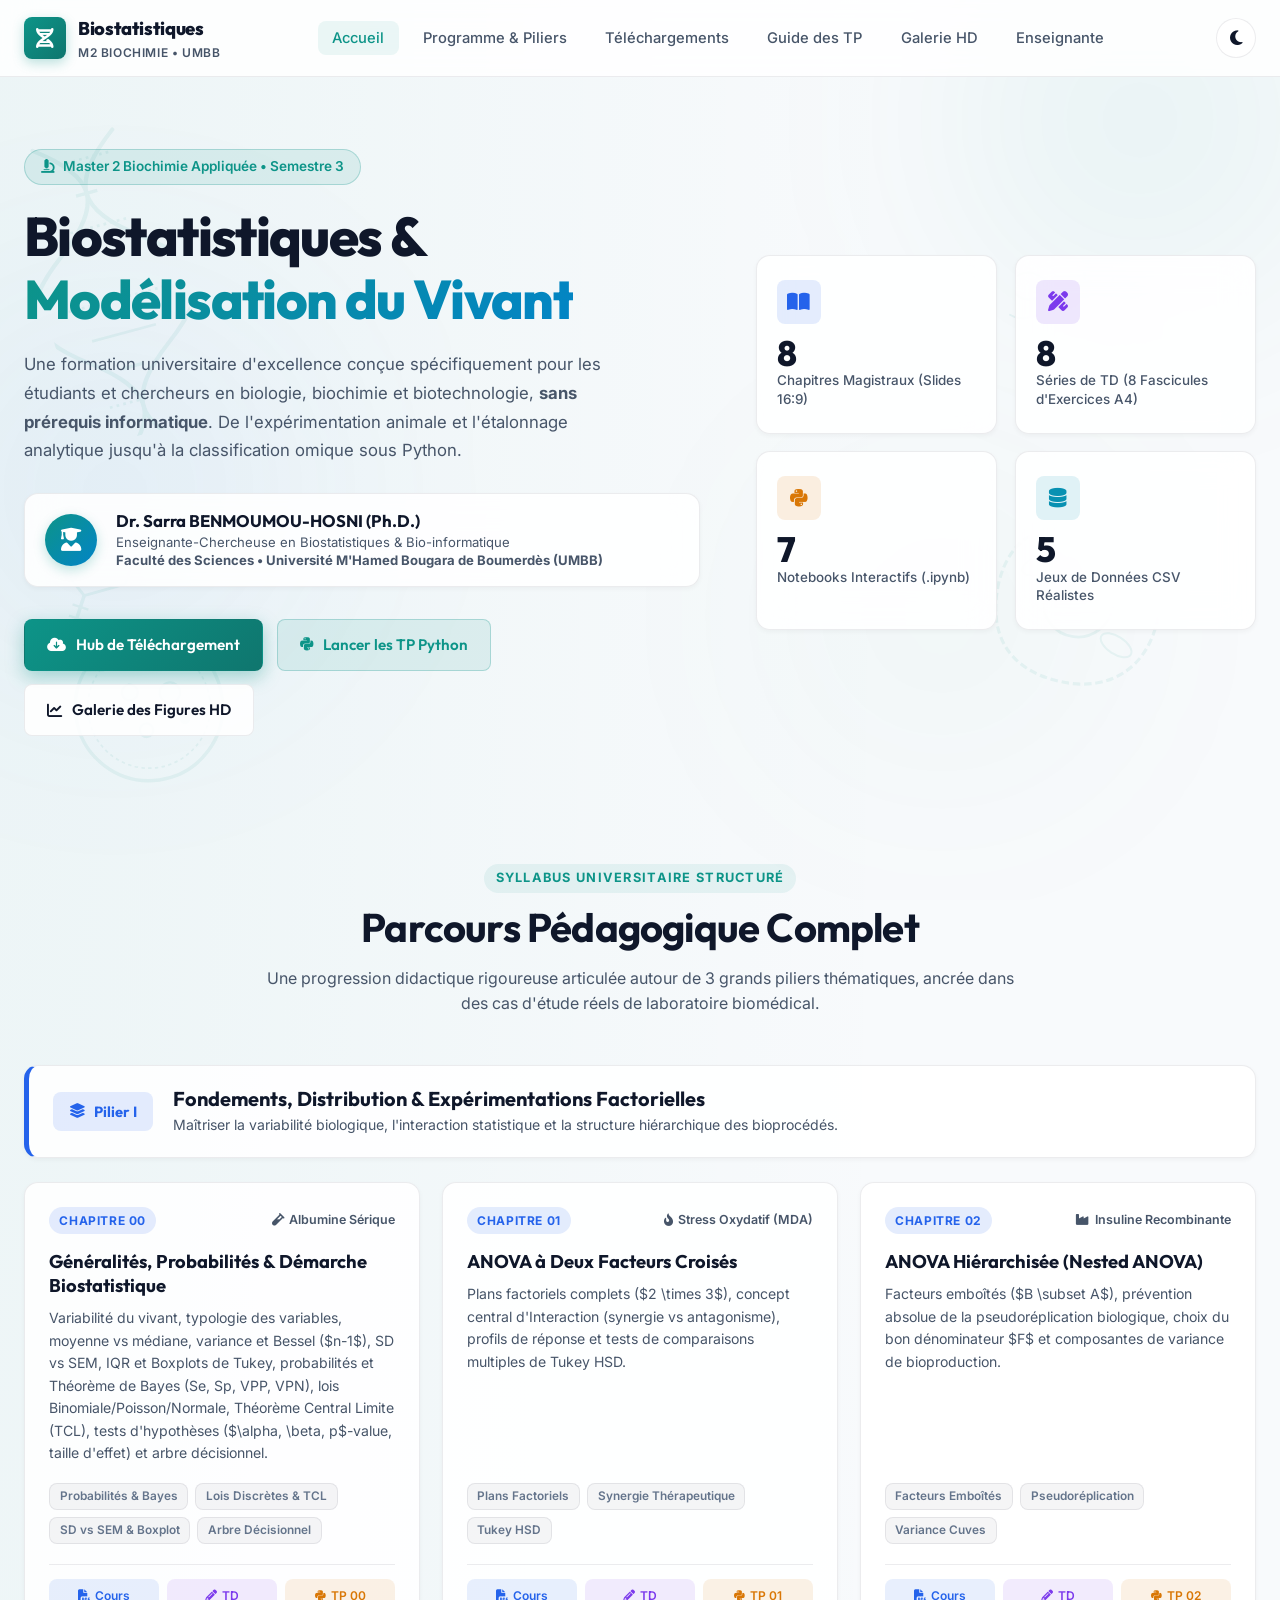
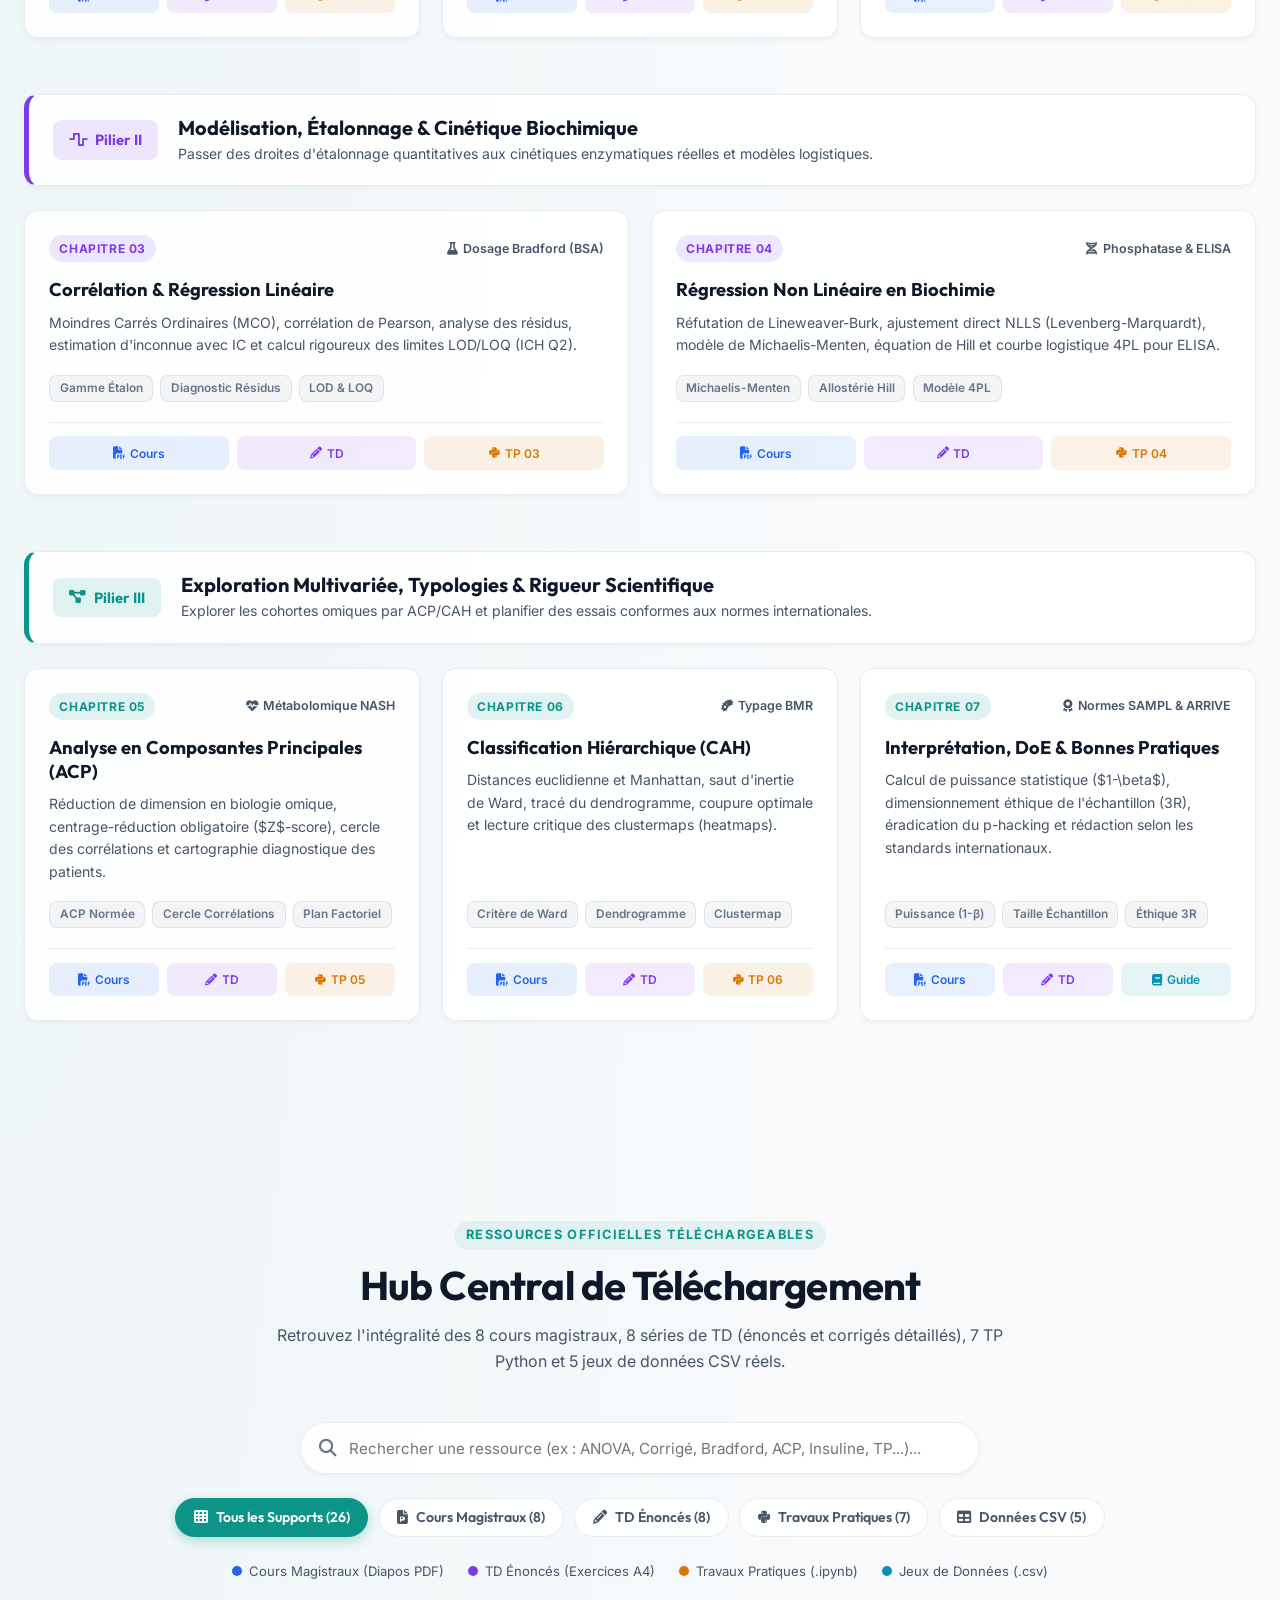
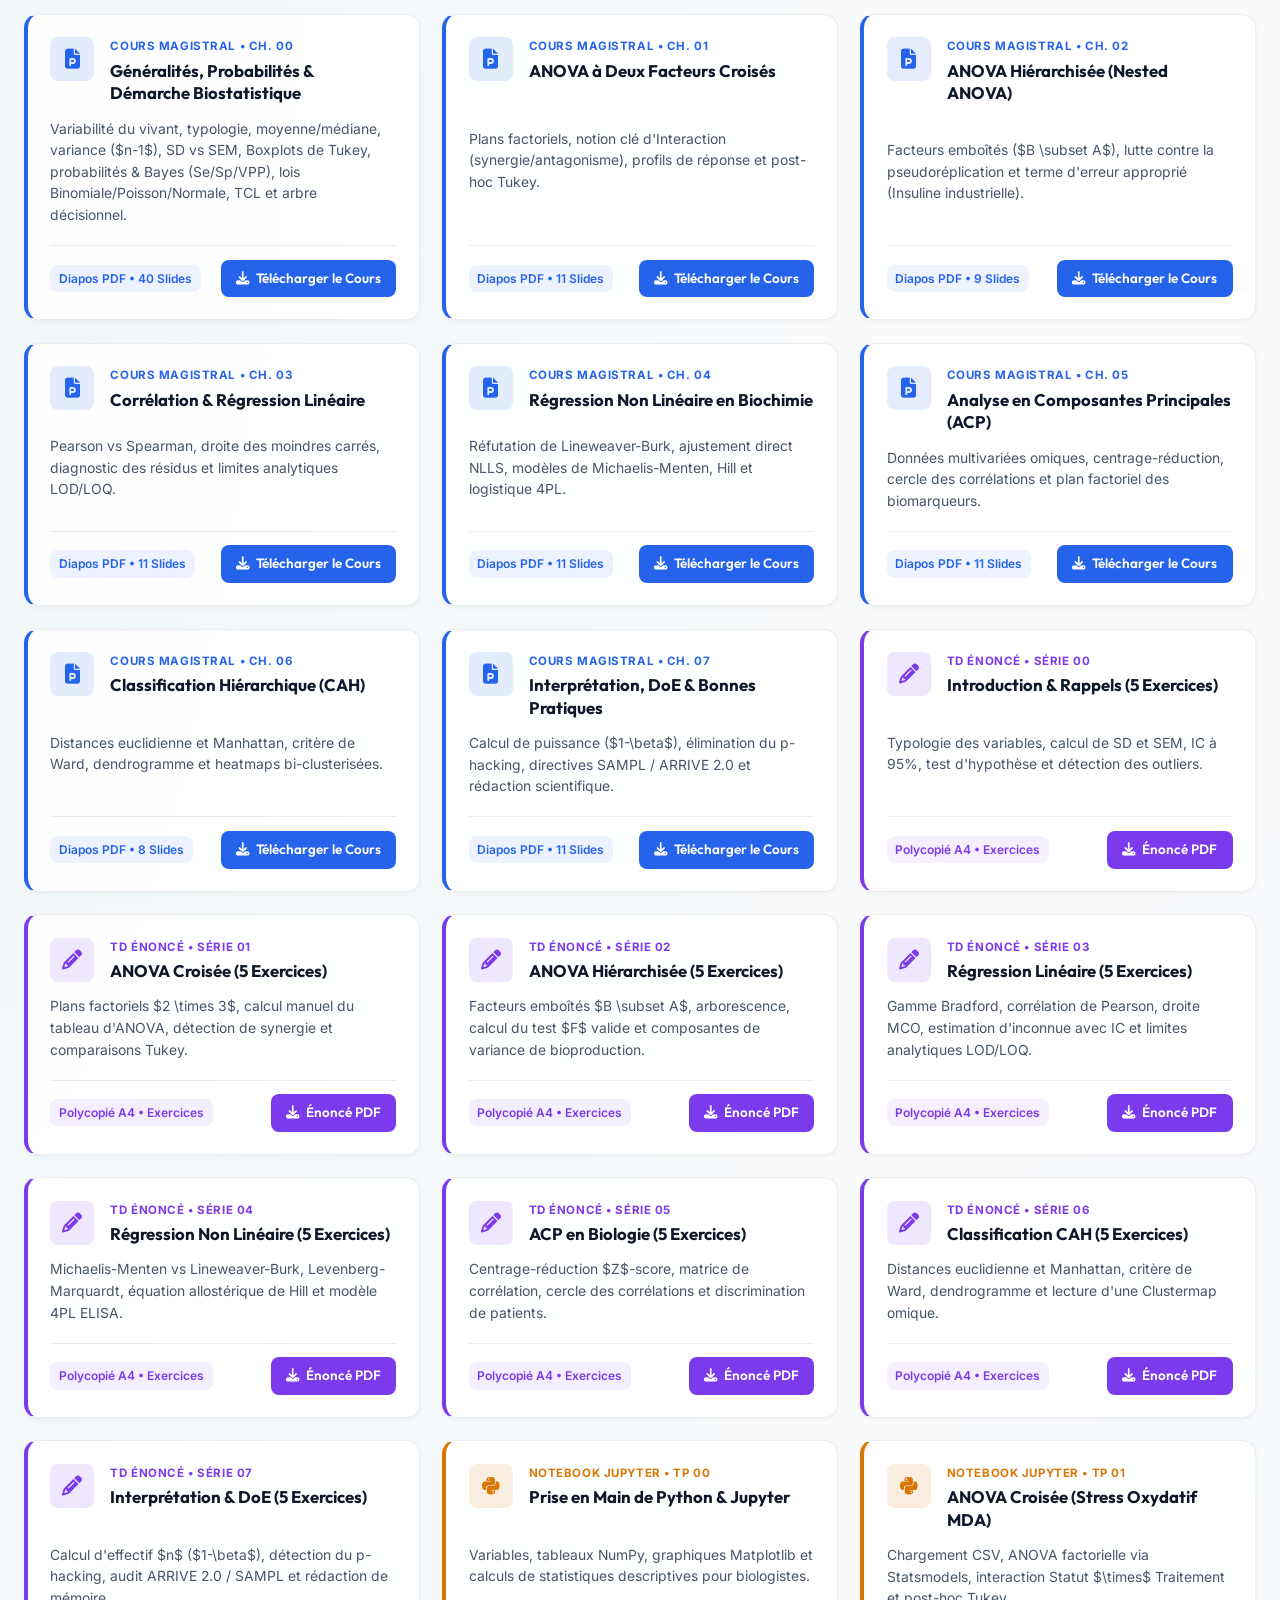
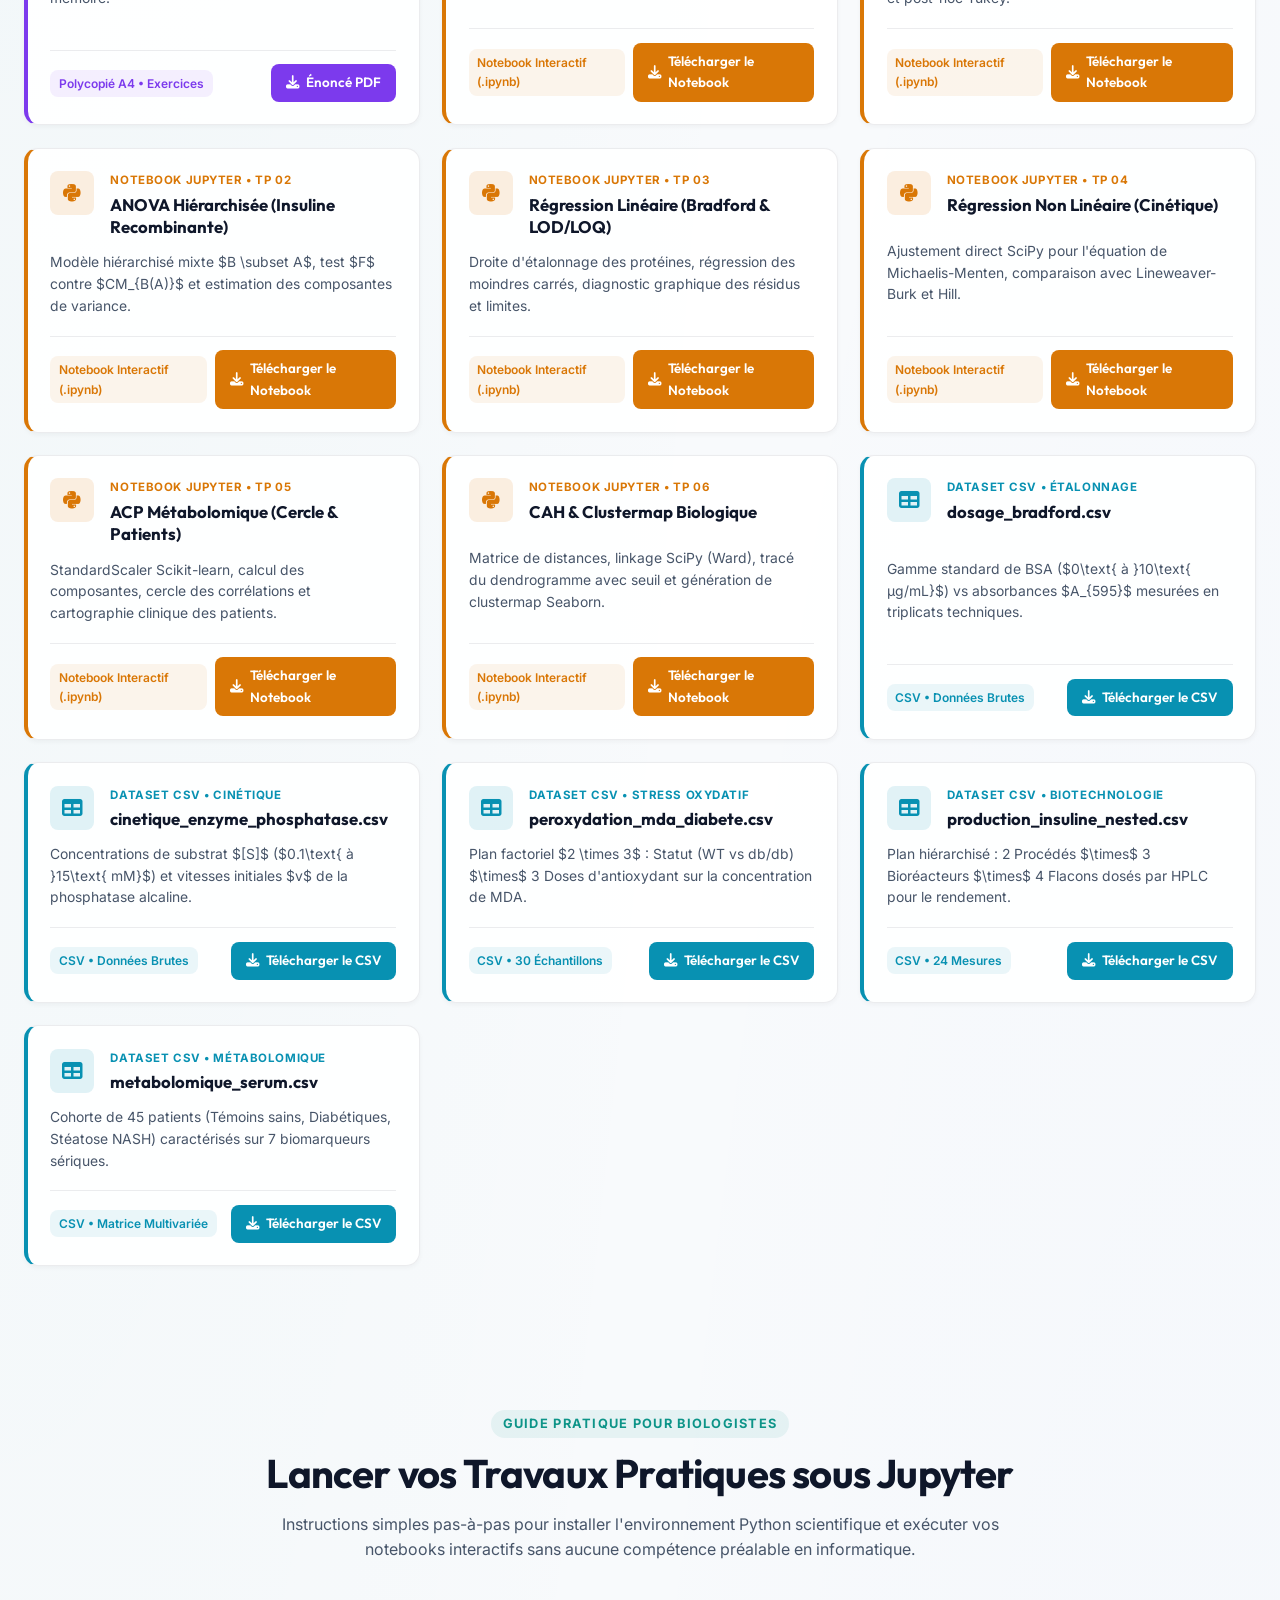
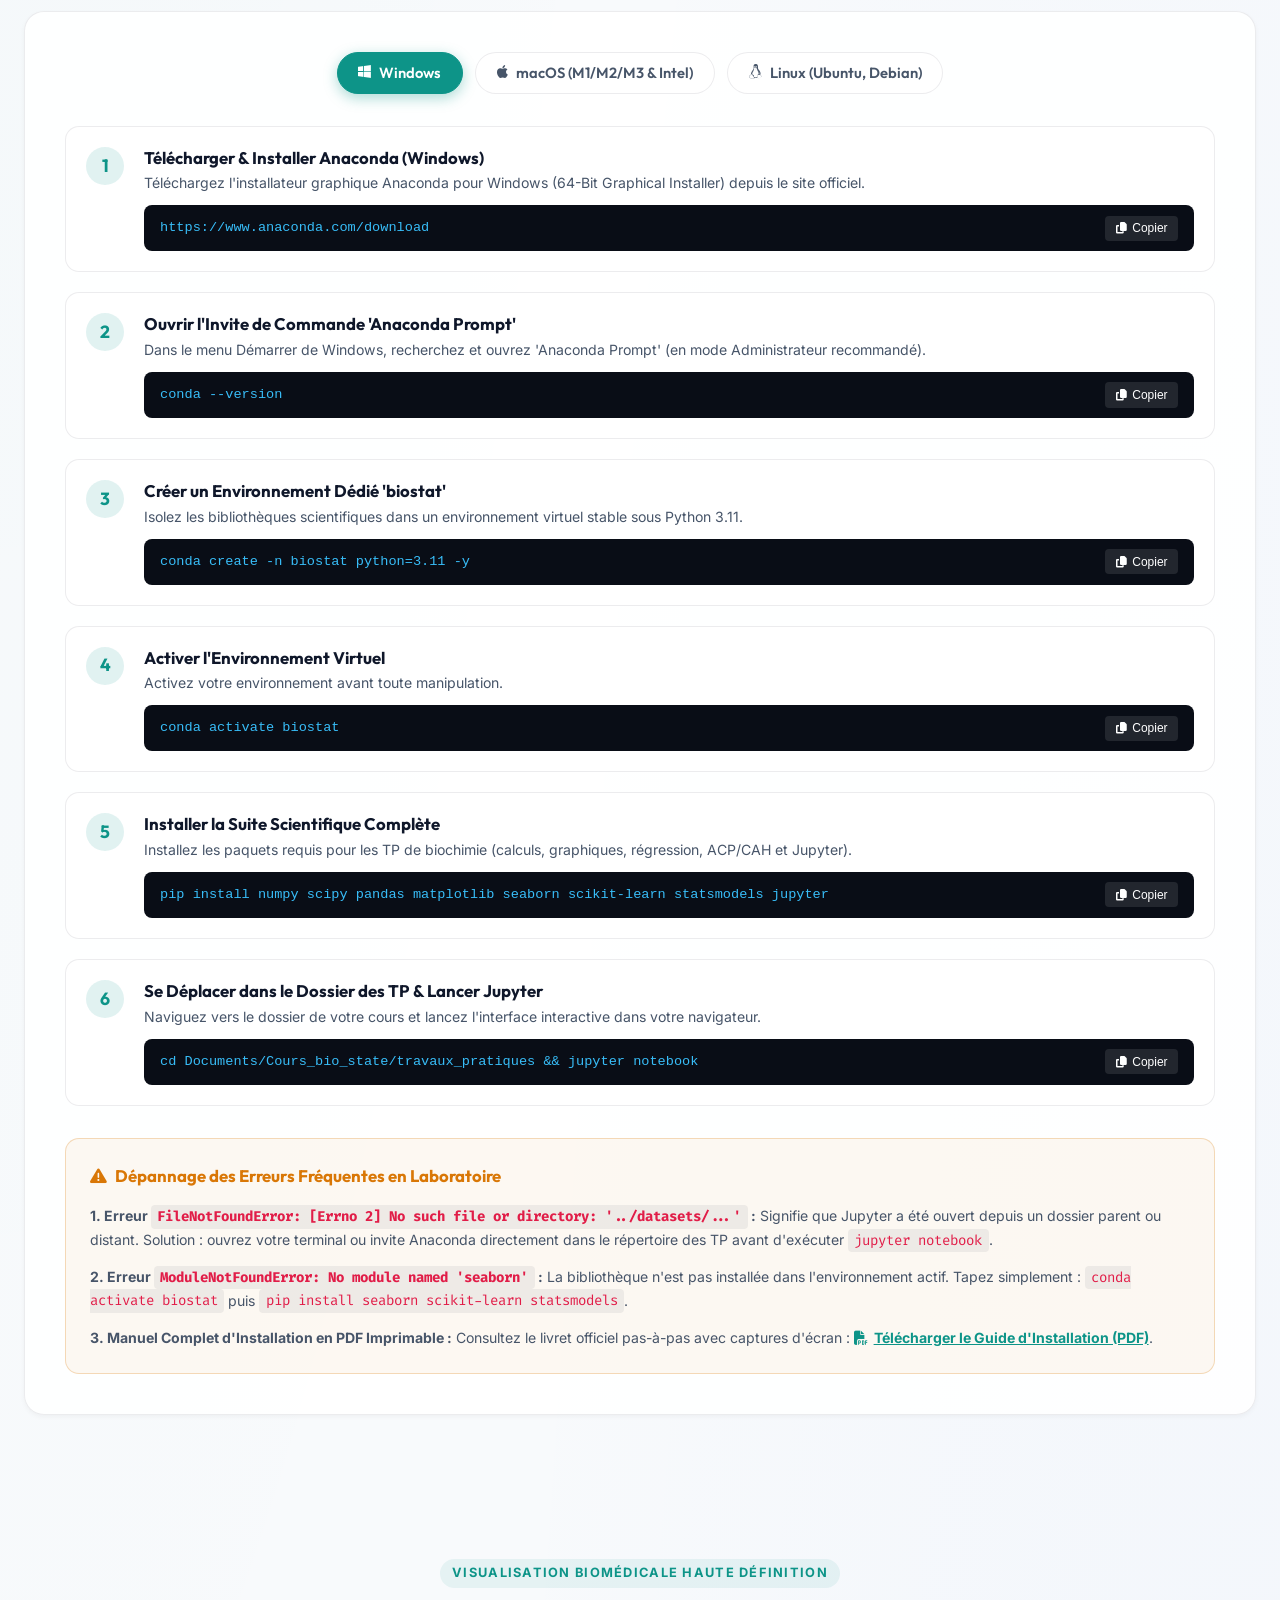
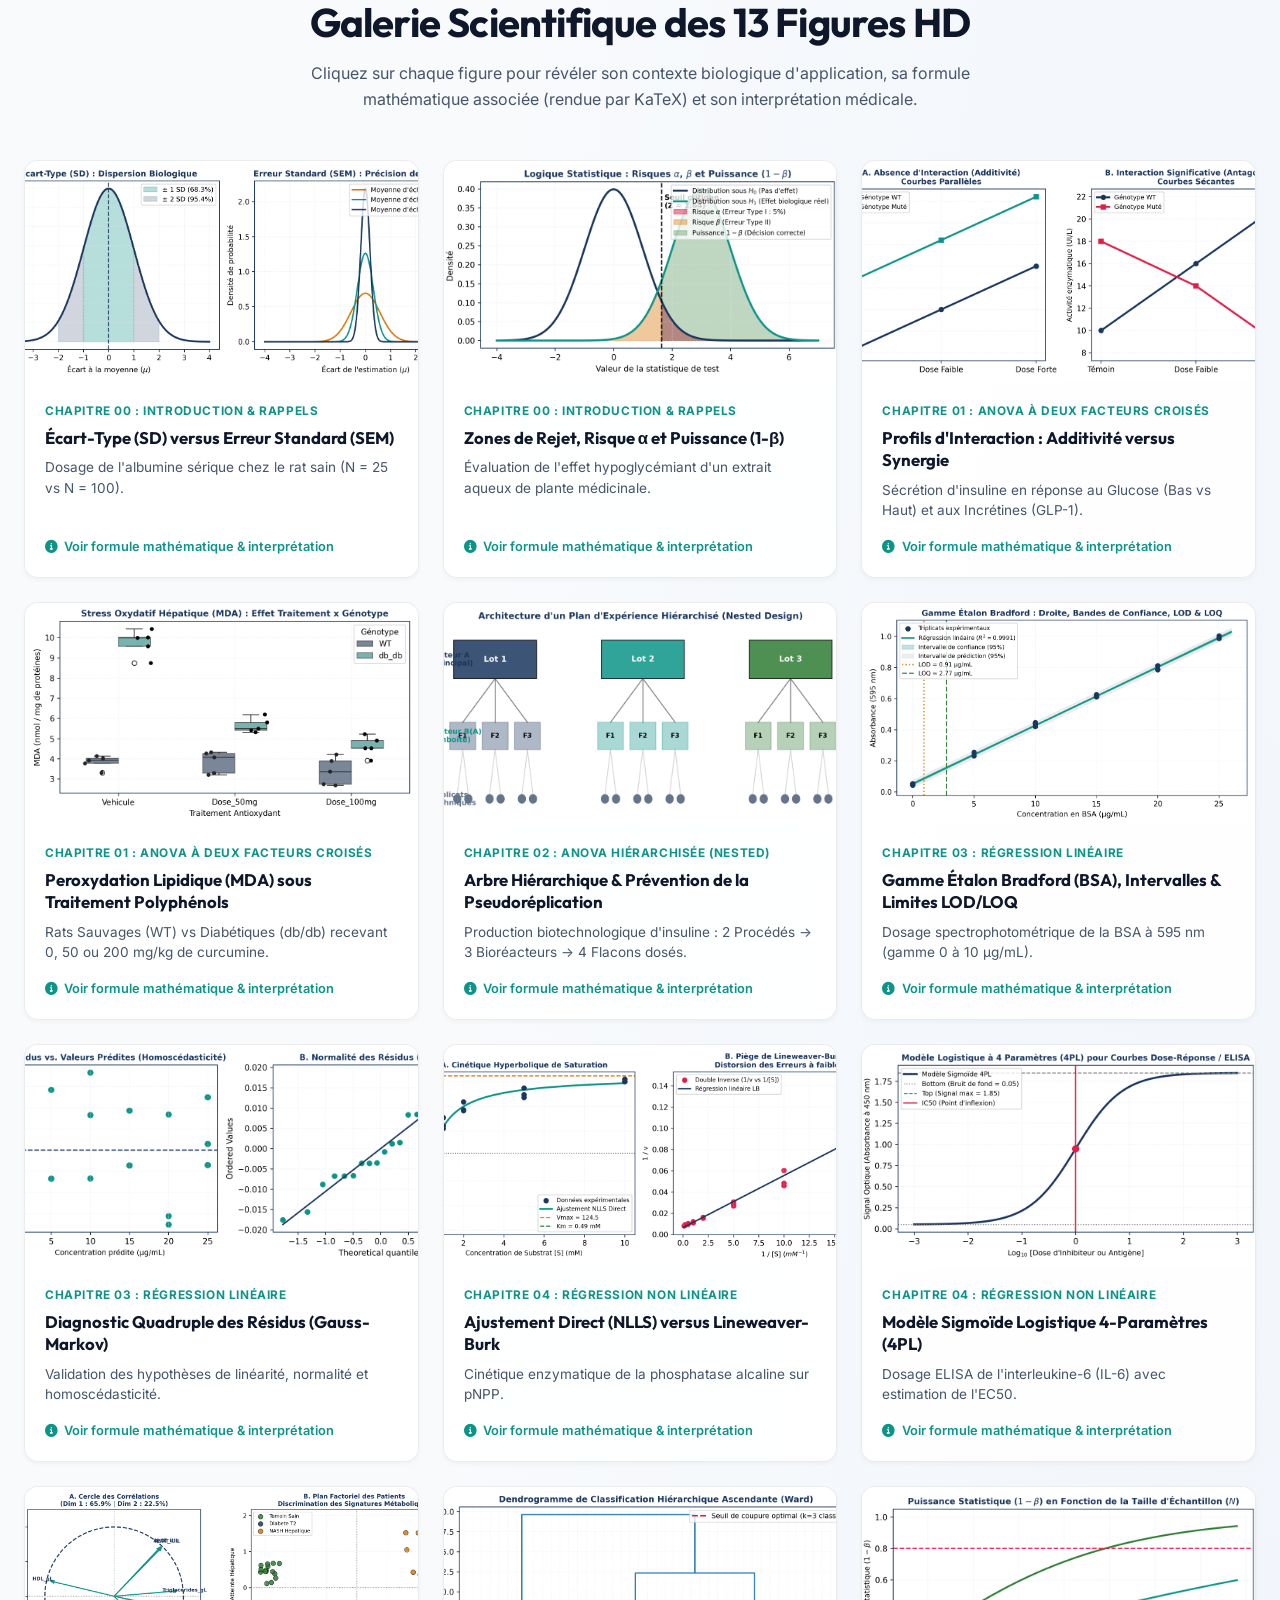
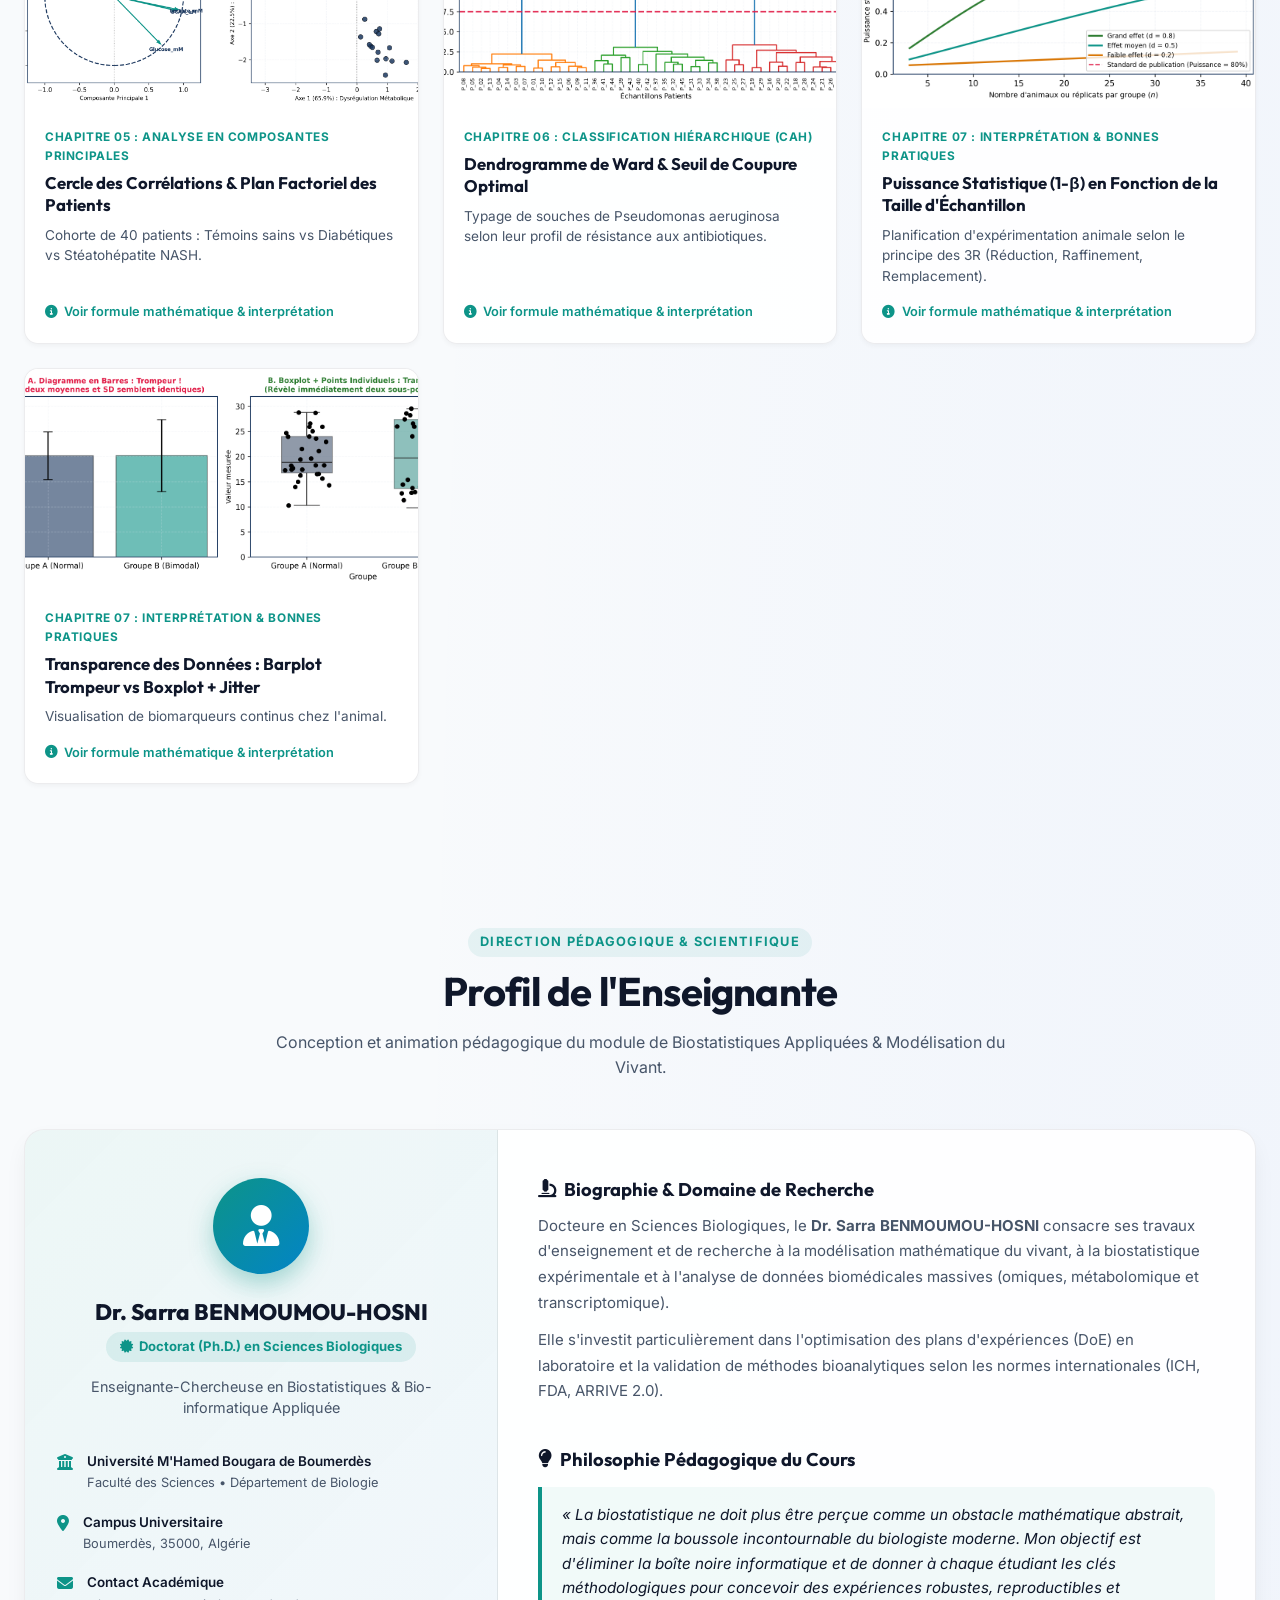
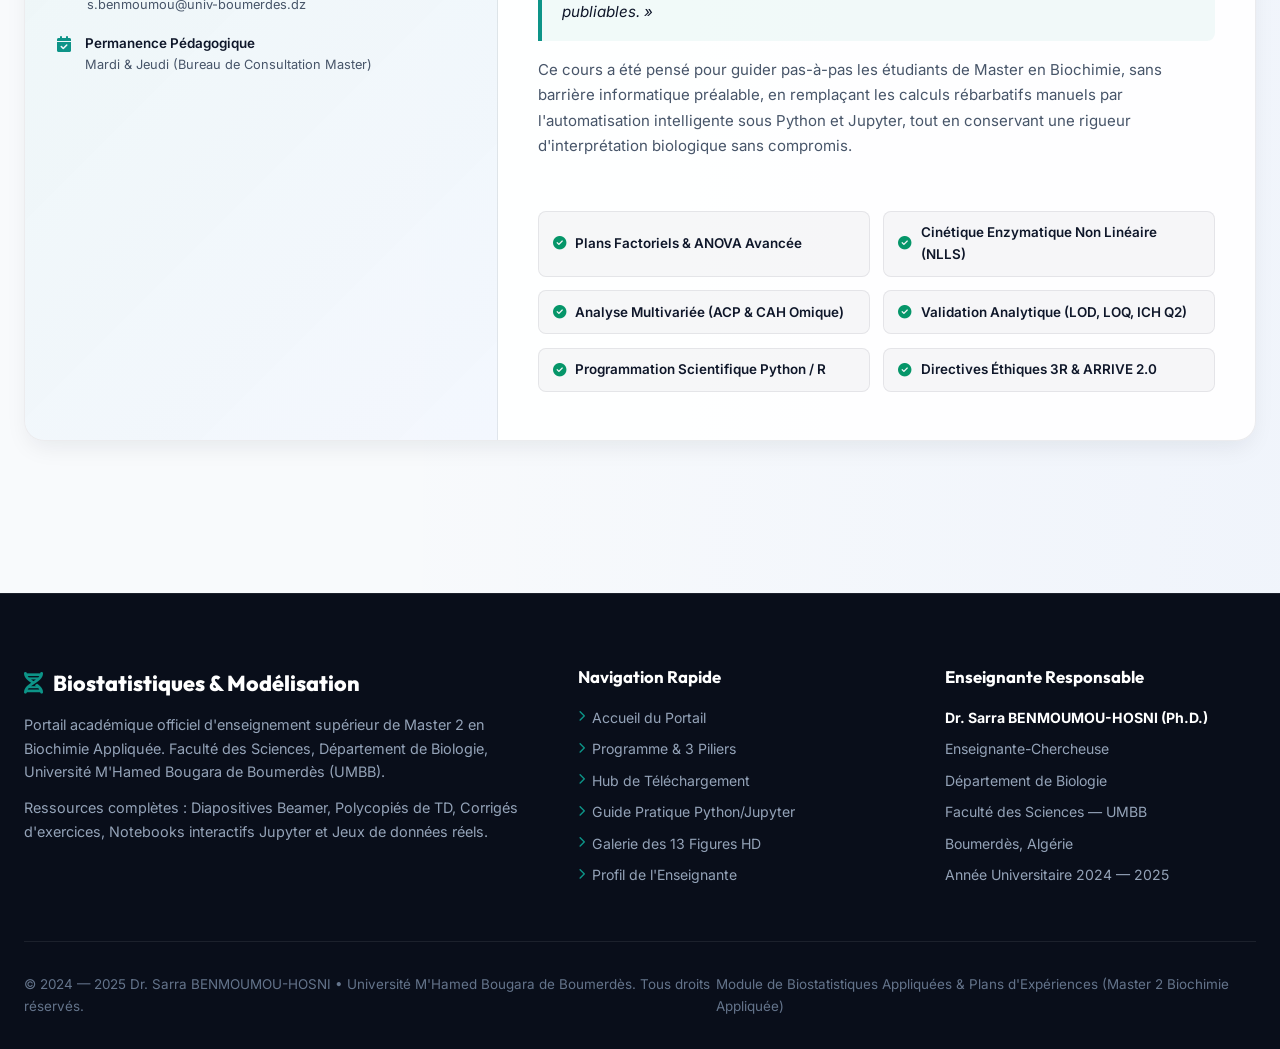
==== commit 817b0352: "Enrichissement majeur du Chapitre 0 : 40 diapositives Beamer, probabilites, theoreme de Bayes, lois " ====
--- a/website/index.html
+++ b/website/index.html
@@ -260,12 +260,13 @@
             <span class="chapter-badge badge-blue">Chapitre 00</span>
             <span class="chapter-app-pill"><i class="fas fa-vial"></i> Albumine Sérique</span>
           </div>
-          <h4 class="chapter-title">Introduction & Rappels Fondamentaux</h4>
-          <p class="chapter-desc">Variabilité biologique vs technique, types de variables, écart-type (SD) vs erreur standard (SEM), logique de Neyman-Pearson et démystification de la <em>p-value</em>.</p>
+          <h4 class="chapter-title">Généralités, Probabilités & Démarche Biostatistique</h4>
+          <p class="chapter-desc">Variabilité du vivant, typologie des variables, moyenne vs médiane, variance et Bessel ($n-1$), SD vs SEM, IQR et Boxplots de Tukey, probabilités et Théorème de Bayes (Se, Sp, VPP, VPN), lois Binomiale/Poisson/Normale, Théorème Central Limite (TCL), tests d'hypothèses ($\alpha, \beta, p$-value, taille d'effet) et arbre décisionnel.</p>
           <div class="chapter-tags">
-            <span class="tag-pill">Distribution Normale</span>
-            <span class="tag-pill">SD vs SEM</span>
-            <span class="tag-pill">Risques α & β</span>
+            <span class="tag-pill">Probabilités & Bayes</span>
+            <span class="tag-pill">Lois Discrètes & TCL</span>
+            <span class="tag-pill">SD vs SEM & Boxplot</span>
+            <span class="tag-pill">Arbre Décisionnel</span>
           </div>
           <div class="chapter-actions">
             <a href="downloads/cours/Chapitre_00_Introduction_Biostatistiques.pdf" class="btn-micro btn-cours" download title="Télécharger les Diapos"><i class="fas fa-file-pdf"></i> Cours</a>
@@ -498,12 +499,12 @@
           <div class="file-type-icon icon-cours"><i class="fas fa-file-powerpoint"></i></div>
           <div class="dl-card-meta">
             <span class="dl-card-category category-badge-cours">Cours Magistral • Ch. 00</span>
-            <h4 class="dl-card-title">Introduction & Rappels Fondamentaux</h4>
-          </div>
-        </div>
-        <p class="dl-card-desc">Variabilité biologique vs technique, types de variables, SD vs SEM, logique du test d'hypothèse et valeur de <em>p</em>.</p>
-        <div class="dl-card-footer">
-          <span class="dl-size-badge badge-cours">Diapos PDF • 11 Slides</span>
+            <h4 class="dl-card-title">Généralités, Probabilités & Démarche Biostatistique</h4>
+          </div>
+        </div>
+        <p class="dl-card-desc">Variabilité du vivant, typologie, moyenne/médiane, variance ($n-1$), SD vs SEM, Boxplots de Tukey, probabilités & Bayes (Se/Sp/VPP), lois Binomiale/Poisson/Normale, TCL et arbre décisionnel.</p>
+        <div class="dl-card-footer">
+          <span class="dl-size-badge badge-cours">Diapos PDF • 40 Slides</span>
           <a href="downloads/cours/Chapitre_00_Introduction_Biostatistiques.pdf" class="dl-action-btn btn-action-cours" download target="_blank">
             <i class="fas fa-download"></i> Télécharger le Cours
           </a>
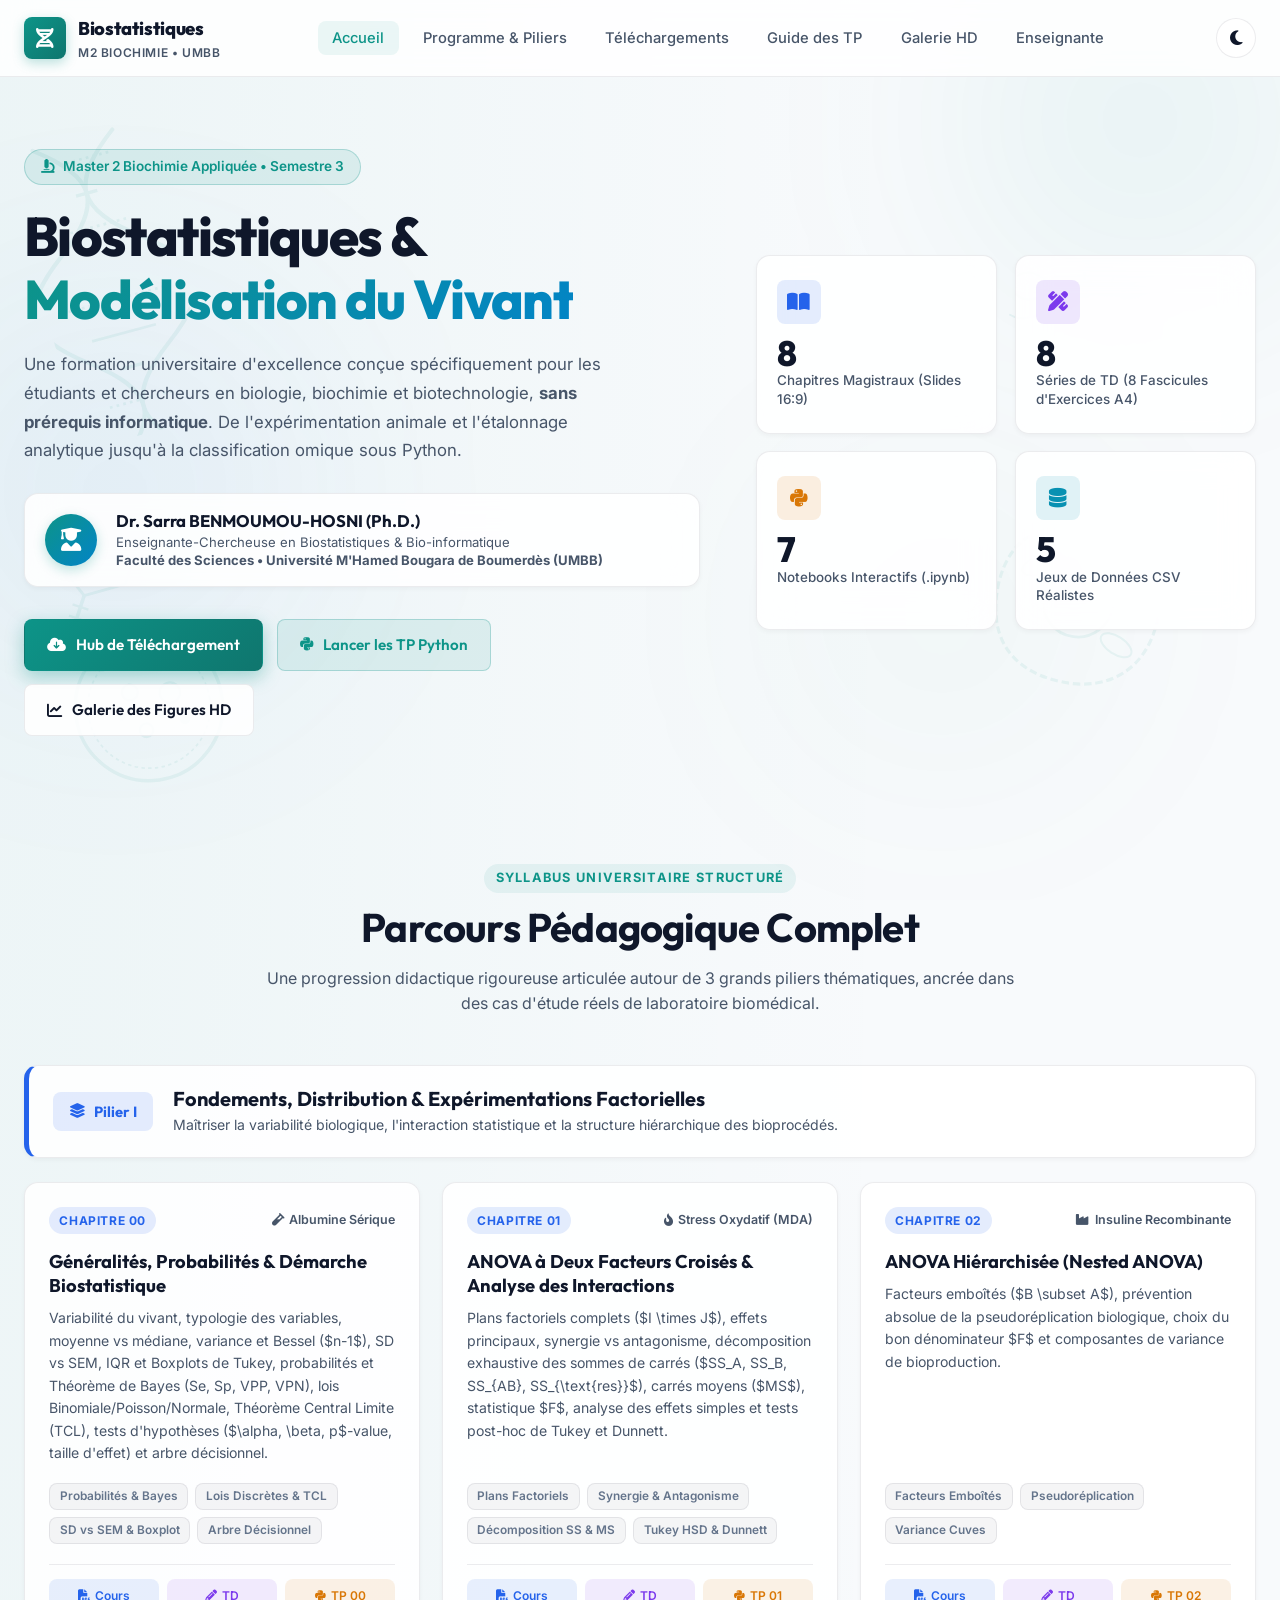
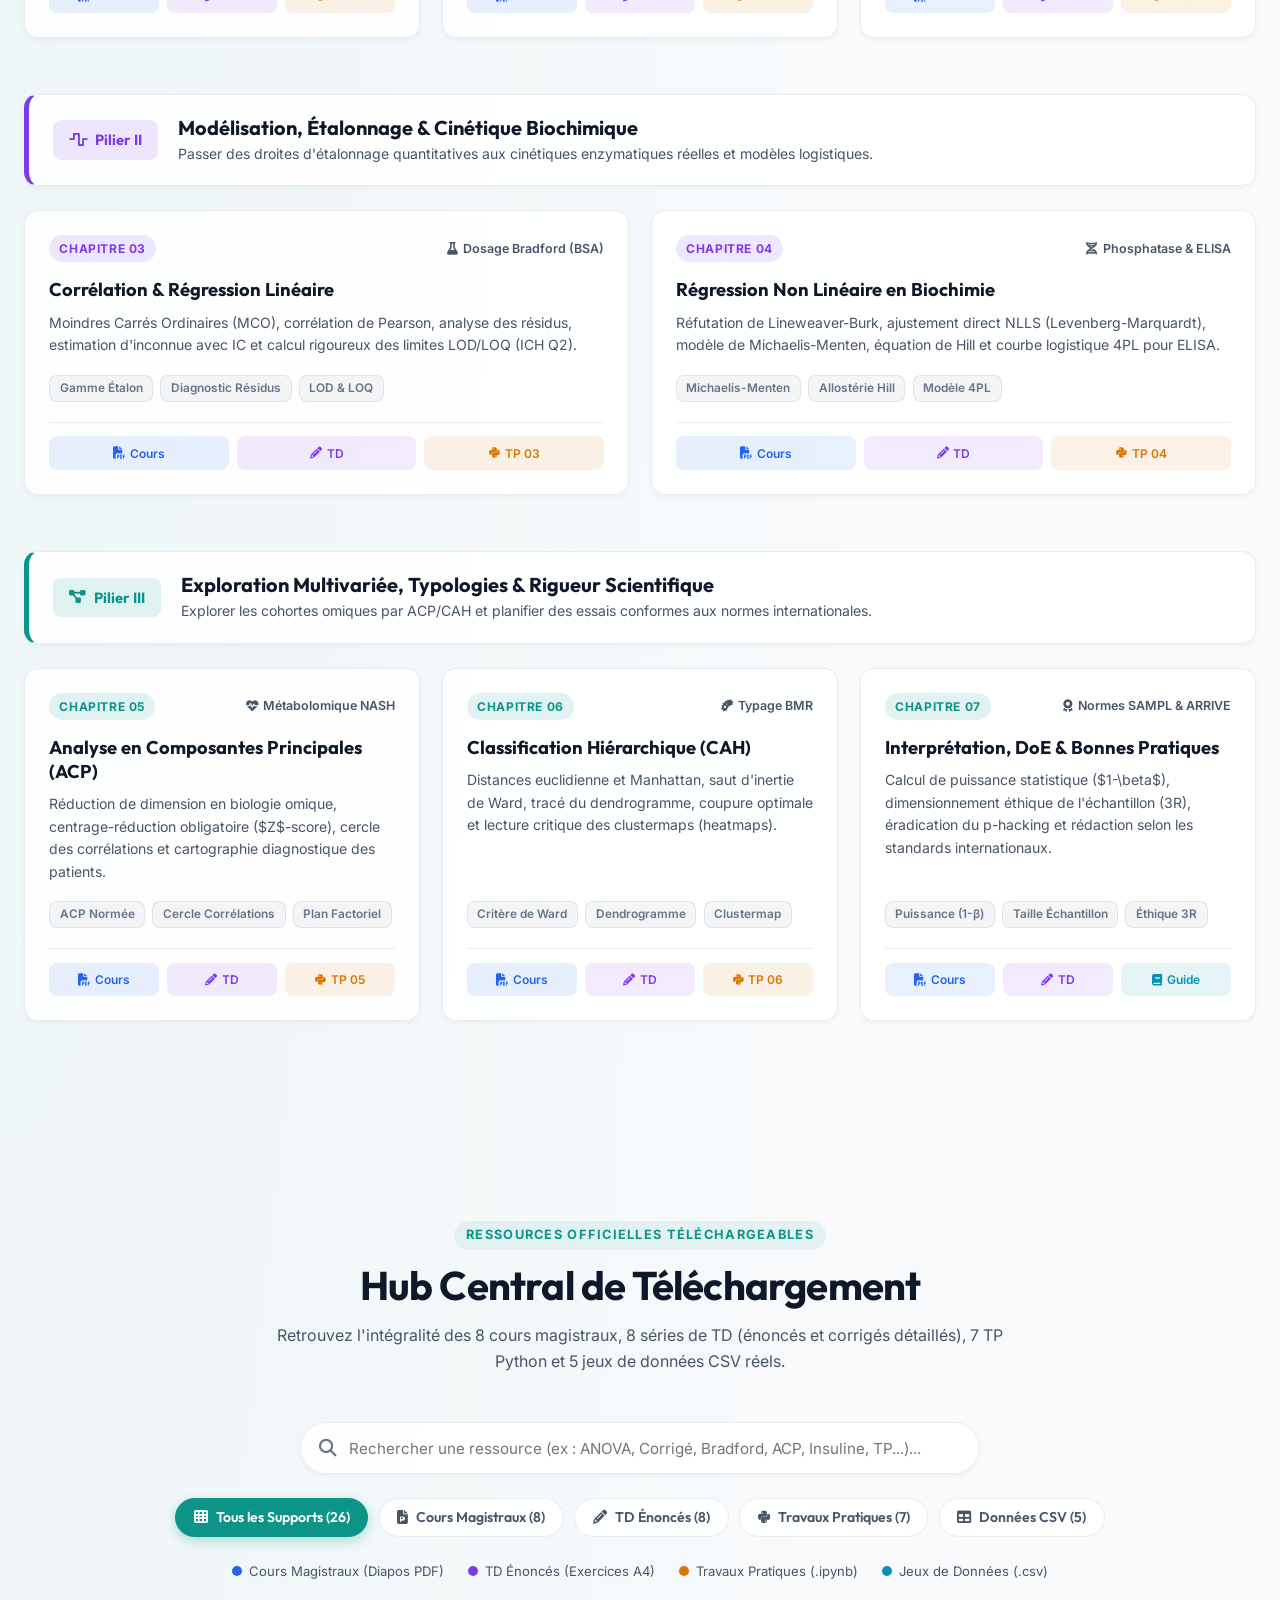
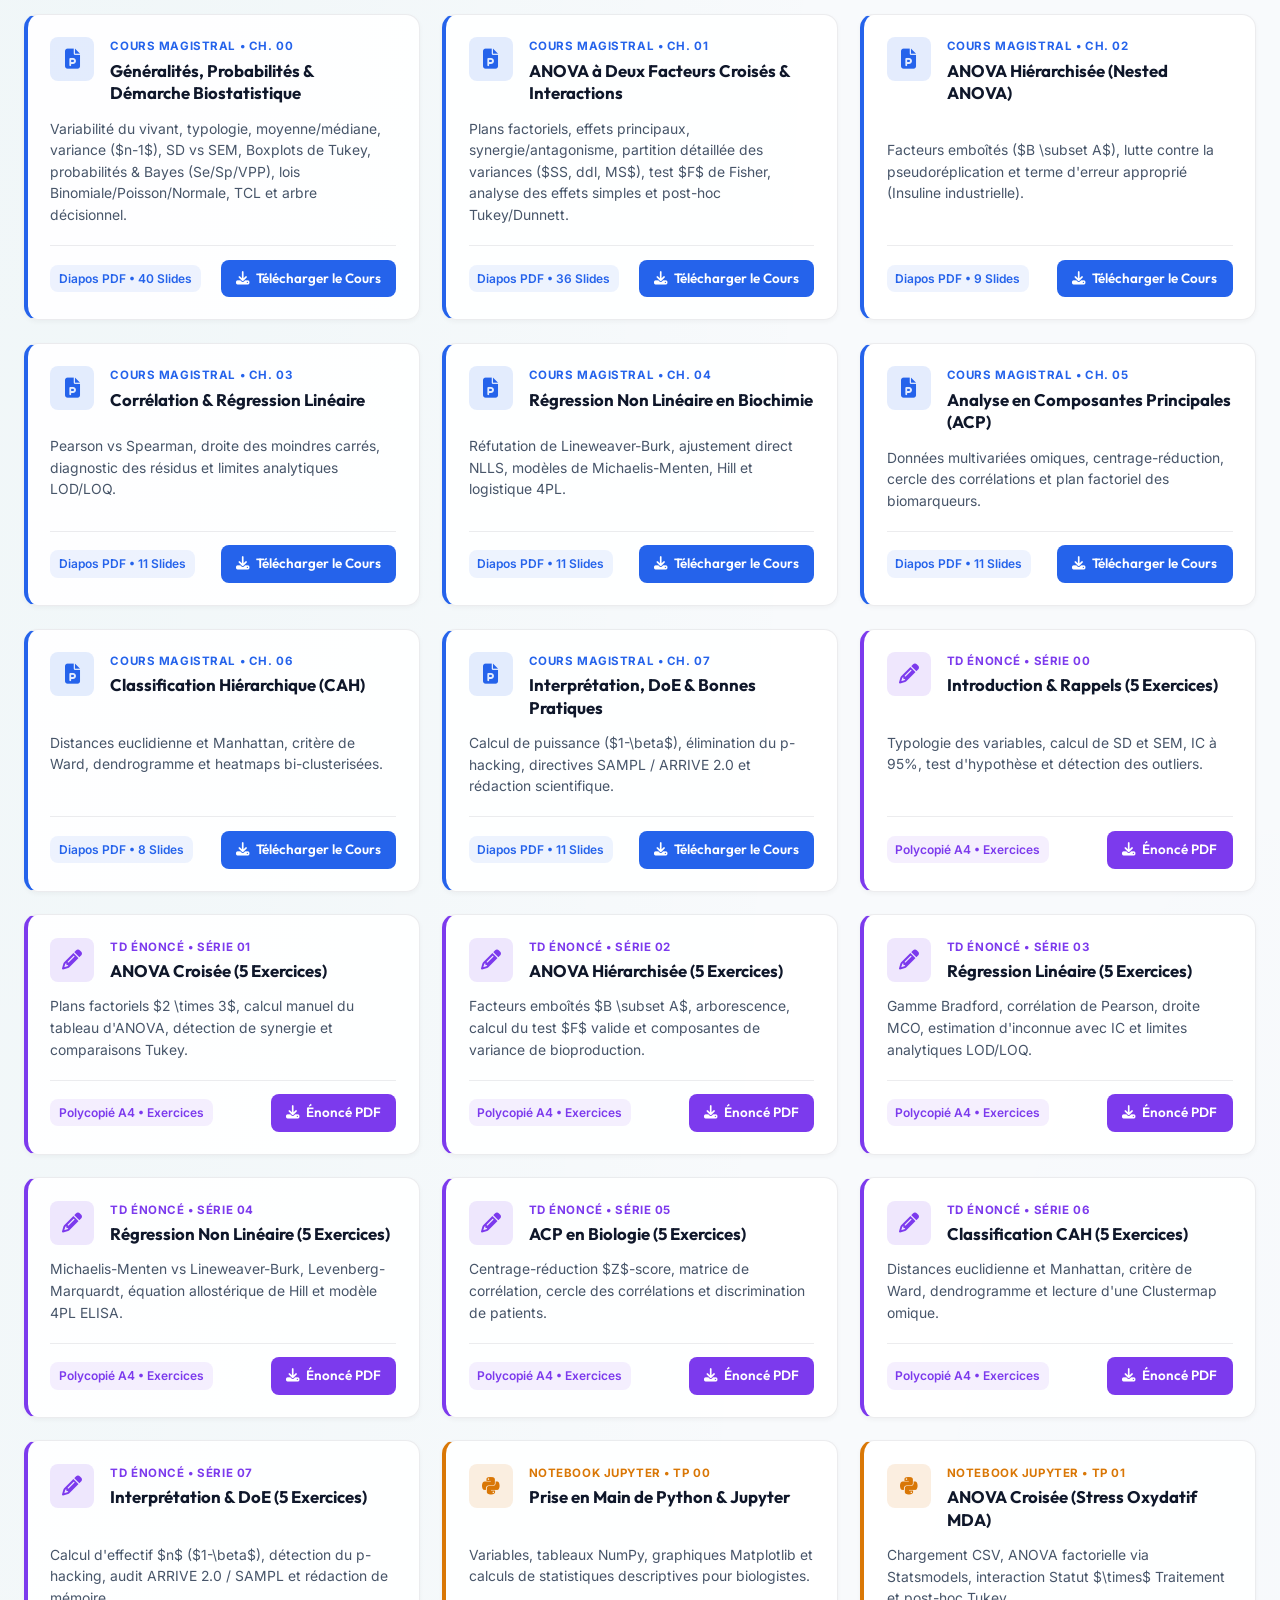
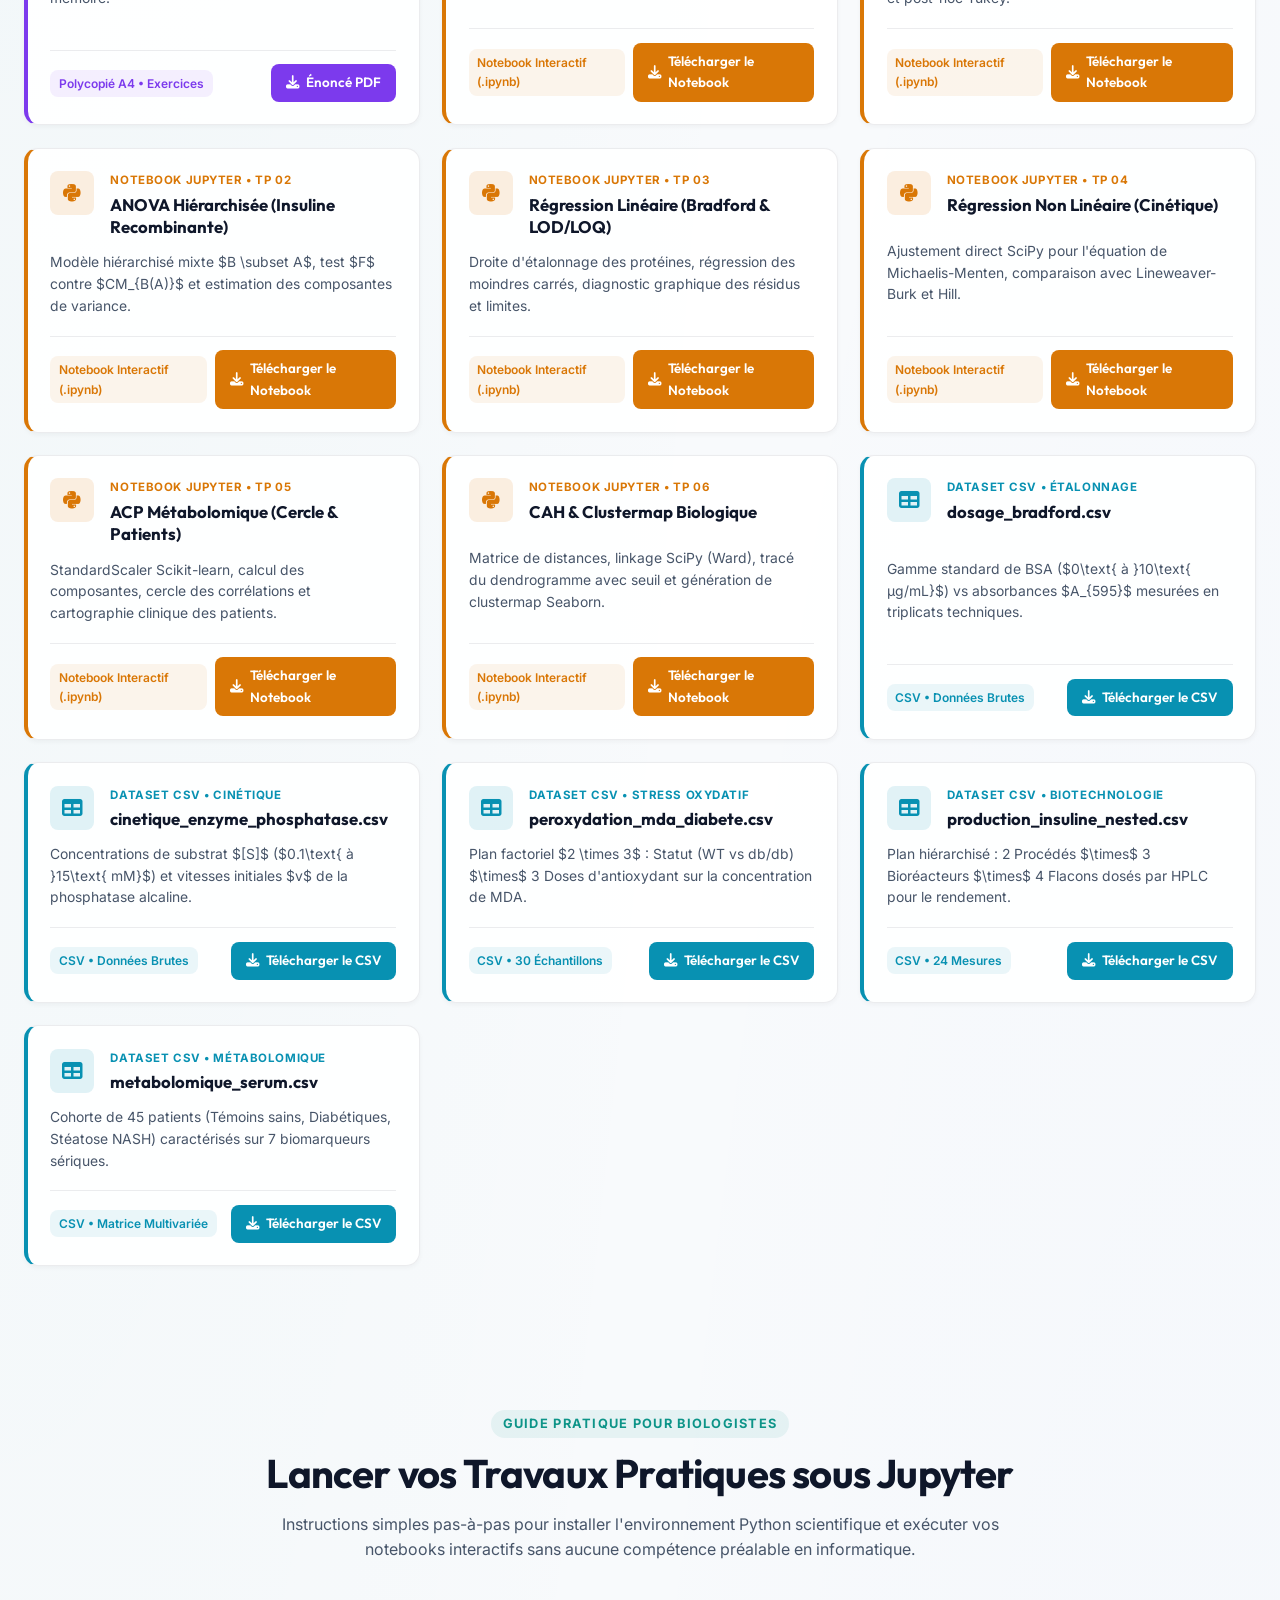
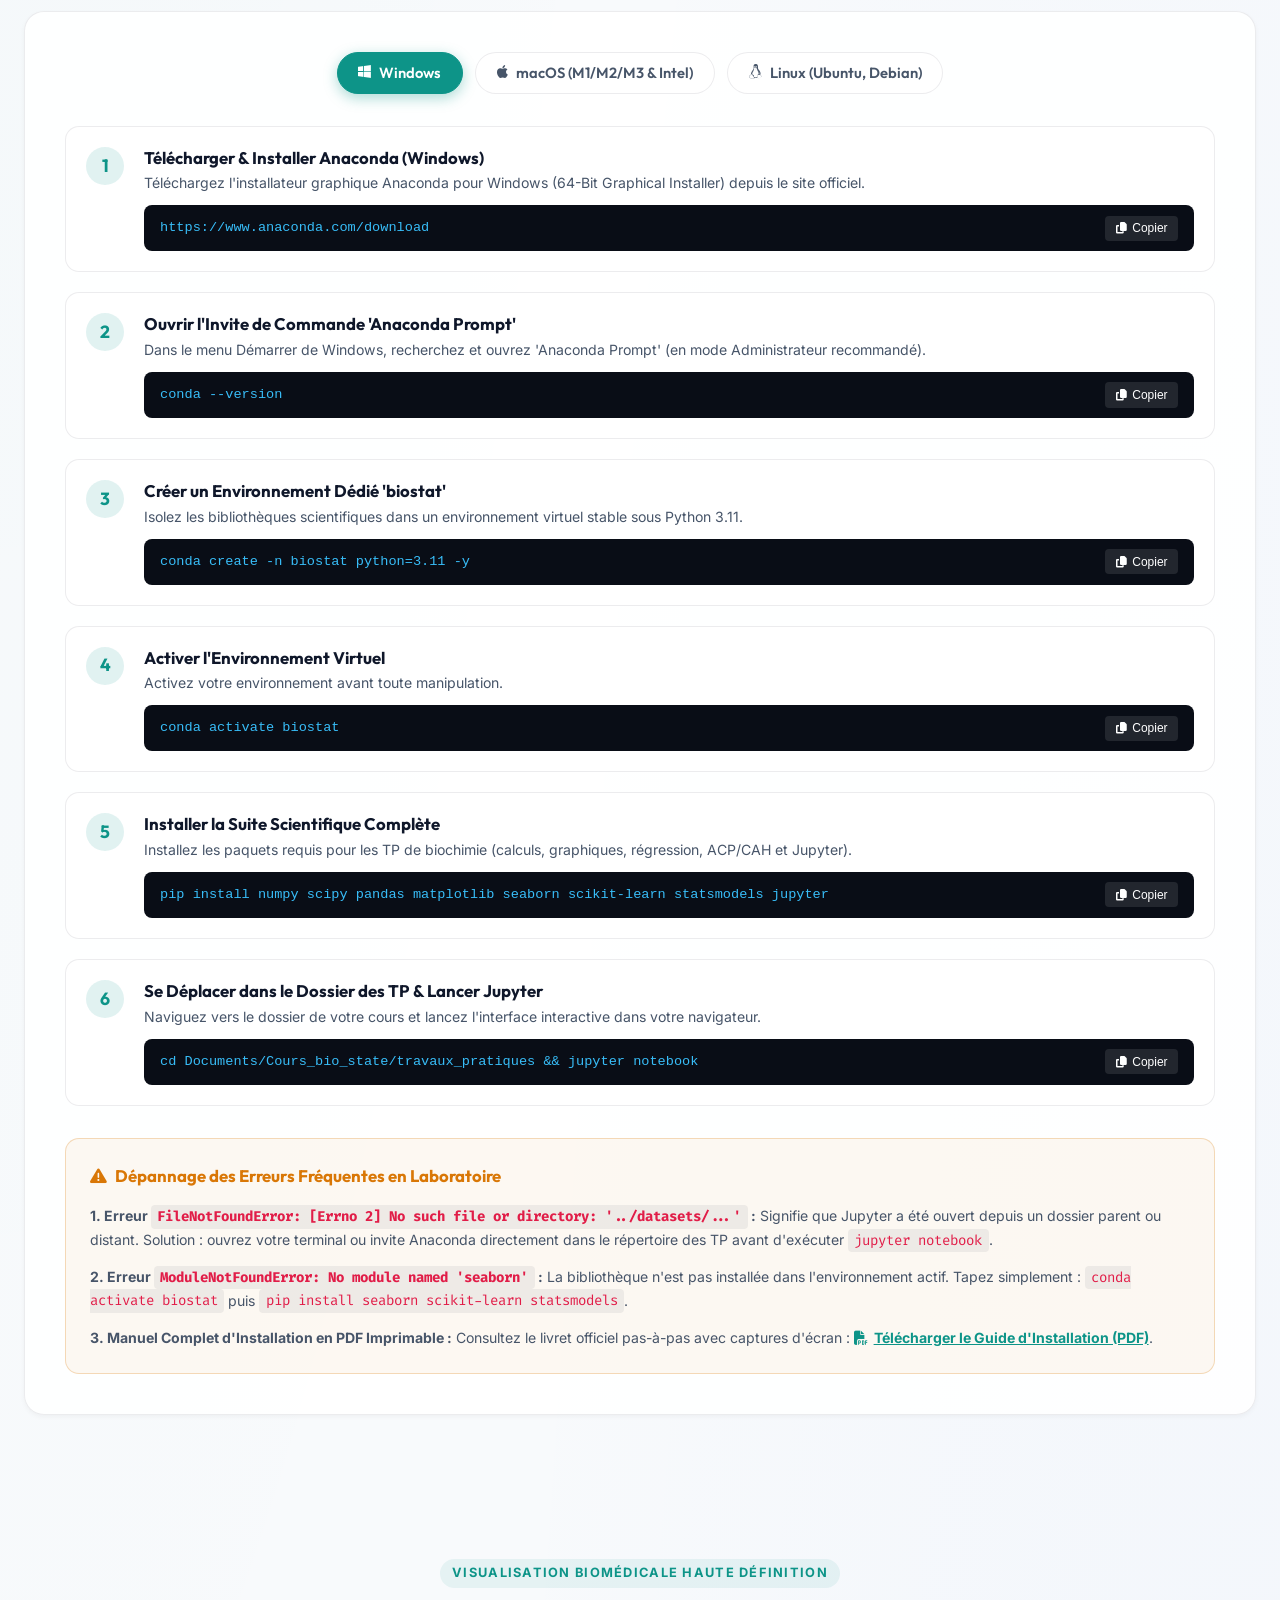
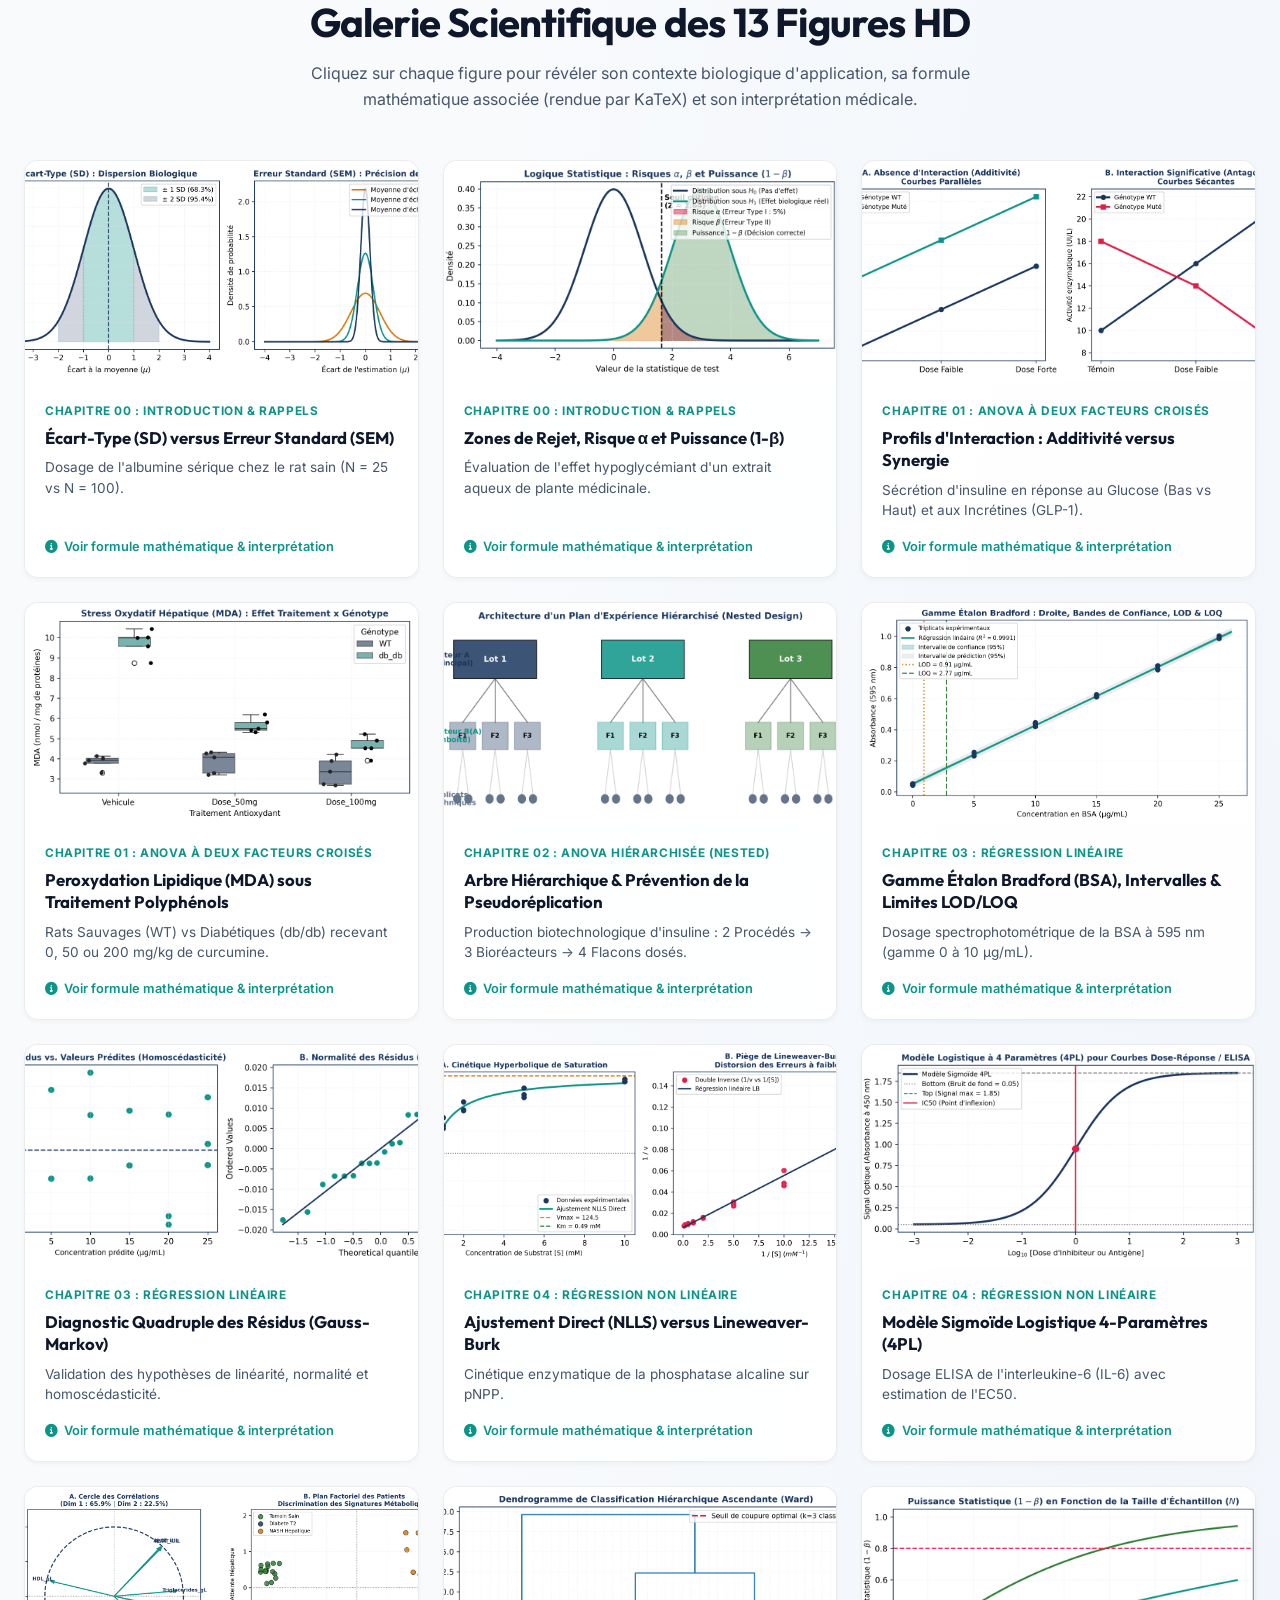
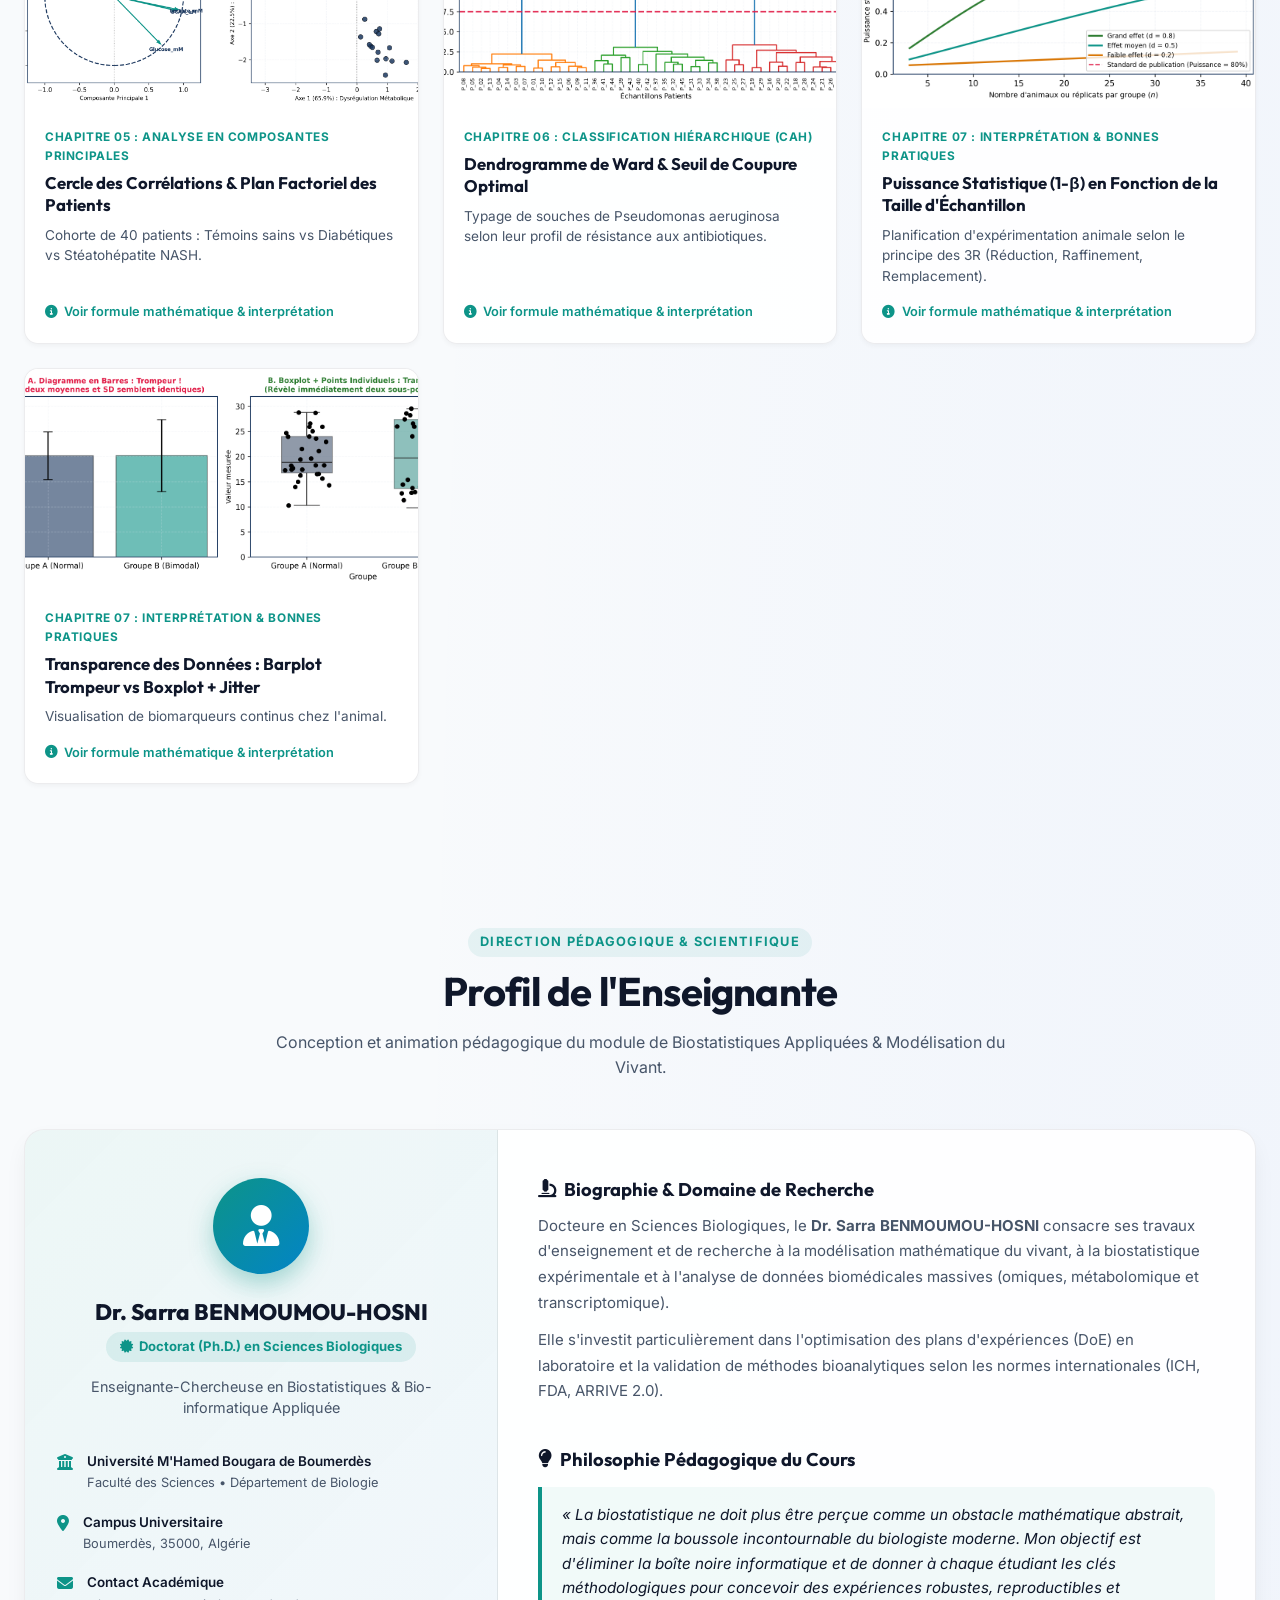
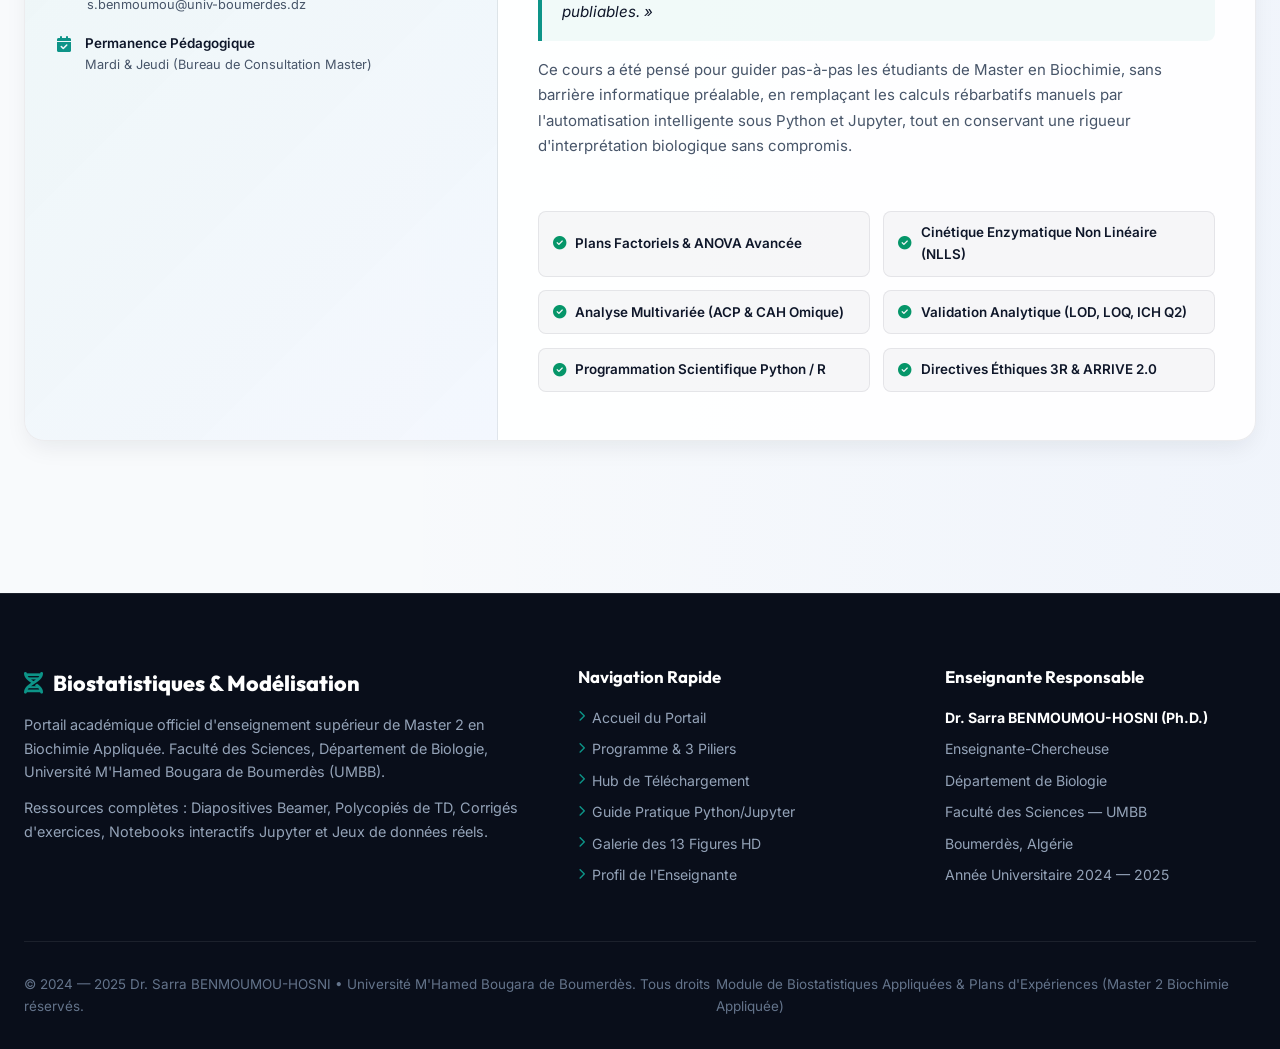
==== commit ae74b599: "Unification des PDFs dans website/downloads, regles .agents/AGENTS.md, enrichissement Chapitre 1 (36" ====
--- a/website/index.html
+++ b/website/index.html
@@ -281,12 +281,13 @@
             <span class="chapter-badge badge-blue">Chapitre 01</span>
             <span class="chapter-app-pill"><i class="fas fa-fire-alt"></i> Stress Oxydatif (MDA)</span>
           </div>
-          <h4 class="chapter-title">ANOVA à Deux Facteurs Croisés</h4>
-          <p class="chapter-desc">Plans factoriels complets ($2 \times 3$), concept central d'Interaction (synergie vs antagonisme), profils de réponse et tests de comparaisons multiples de Tukey HSD.</p>
+          <h4 class="chapter-title">ANOVA à Deux Facteurs Croisés & Analyse des Interactions</h4>
+          <p class="chapter-desc">Plans factoriels complets ($I \times J$), effets principaux, synergie vs antagonisme, décomposition exhaustive des sommes de carrés ($SS_A, SS_B, SS_{AB}, SS_{\text{res}}$), carrés moyens ($MS$), statistique $F$, analyse des effets simples et tests post-hoc de Tukey et Dunnett.</p>
           <div class="chapter-tags">
             <span class="tag-pill">Plans Factoriels</span>
-            <span class="tag-pill">Synergie Thérapeutique</span>
-            <span class="tag-pill">Tukey HSD</span>
+            <span class="tag-pill">Synergie & Antagonisme</span>
+            <span class="tag-pill">Décomposition SS & MS</span>
+            <span class="tag-pill">Tukey HSD & Dunnett</span>
           </div>
           <div class="chapter-actions">
             <a href="downloads/cours/Chapitre_01_ANOVA_Croisee.pdf" class="btn-micro btn-cours" download title="Télécharger les Diapos"><i class="fas fa-file-pdf"></i> Cours</a>
@@ -516,12 +517,12 @@
           <div class="file-type-icon icon-cours"><i class="fas fa-file-powerpoint"></i></div>
           <div class="dl-card-meta">
             <span class="dl-card-category category-badge-cours">Cours Magistral • Ch. 01</span>
-            <h4 class="dl-card-title">ANOVA à Deux Facteurs Croisés</h4>
-          </div>
-        </div>
-        <p class="dl-card-desc">Plans factoriels, notion clé d'Interaction (synergie/antagonisme), profils de réponse et post-hoc Tukey.</p>
-        <div class="dl-card-footer">
-          <span class="dl-size-badge badge-cours">Diapos PDF • 11 Slides</span>
+            <h4 class="dl-card-title">ANOVA à Deux Facteurs Croisés & Interactions</h4>
+          </div>
+        </div>
+        <p class="dl-card-desc">Plans factoriels, effets principaux, synergie/antagonisme, partition détaillée des variances ($SS, ddl, MS$), test $F$ de Fisher, analyse des effets simples et post-hoc Tukey/Dunnett.</p>
+        <div class="dl-card-footer">
+          <span class="dl-size-badge badge-cours">Diapos PDF • 36 Slides</span>
           <a href="downloads/cours/Chapitre_01_ANOVA_Croisee.pdf" class="dl-action-btn btn-action-cours" download target="_blank">
             <i class="fas fa-download"></i> Télécharger le Cours
           </a>
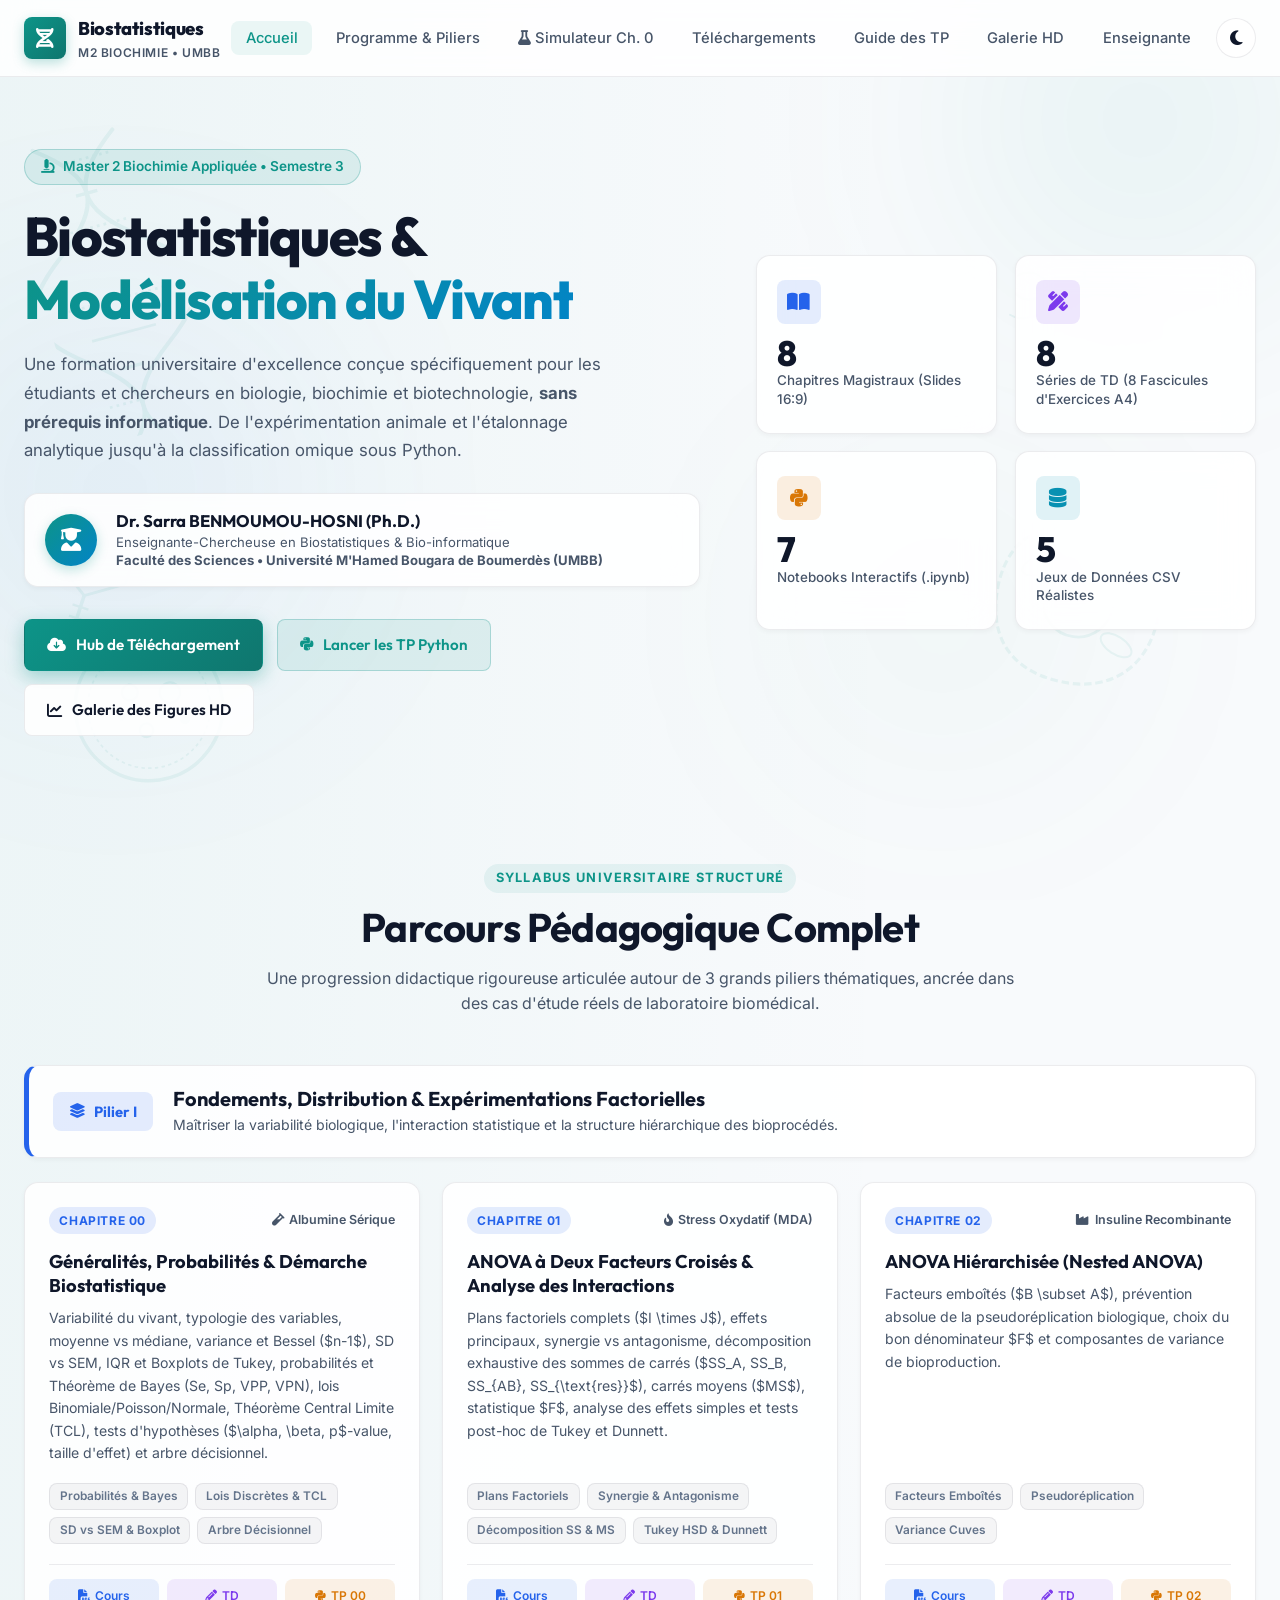
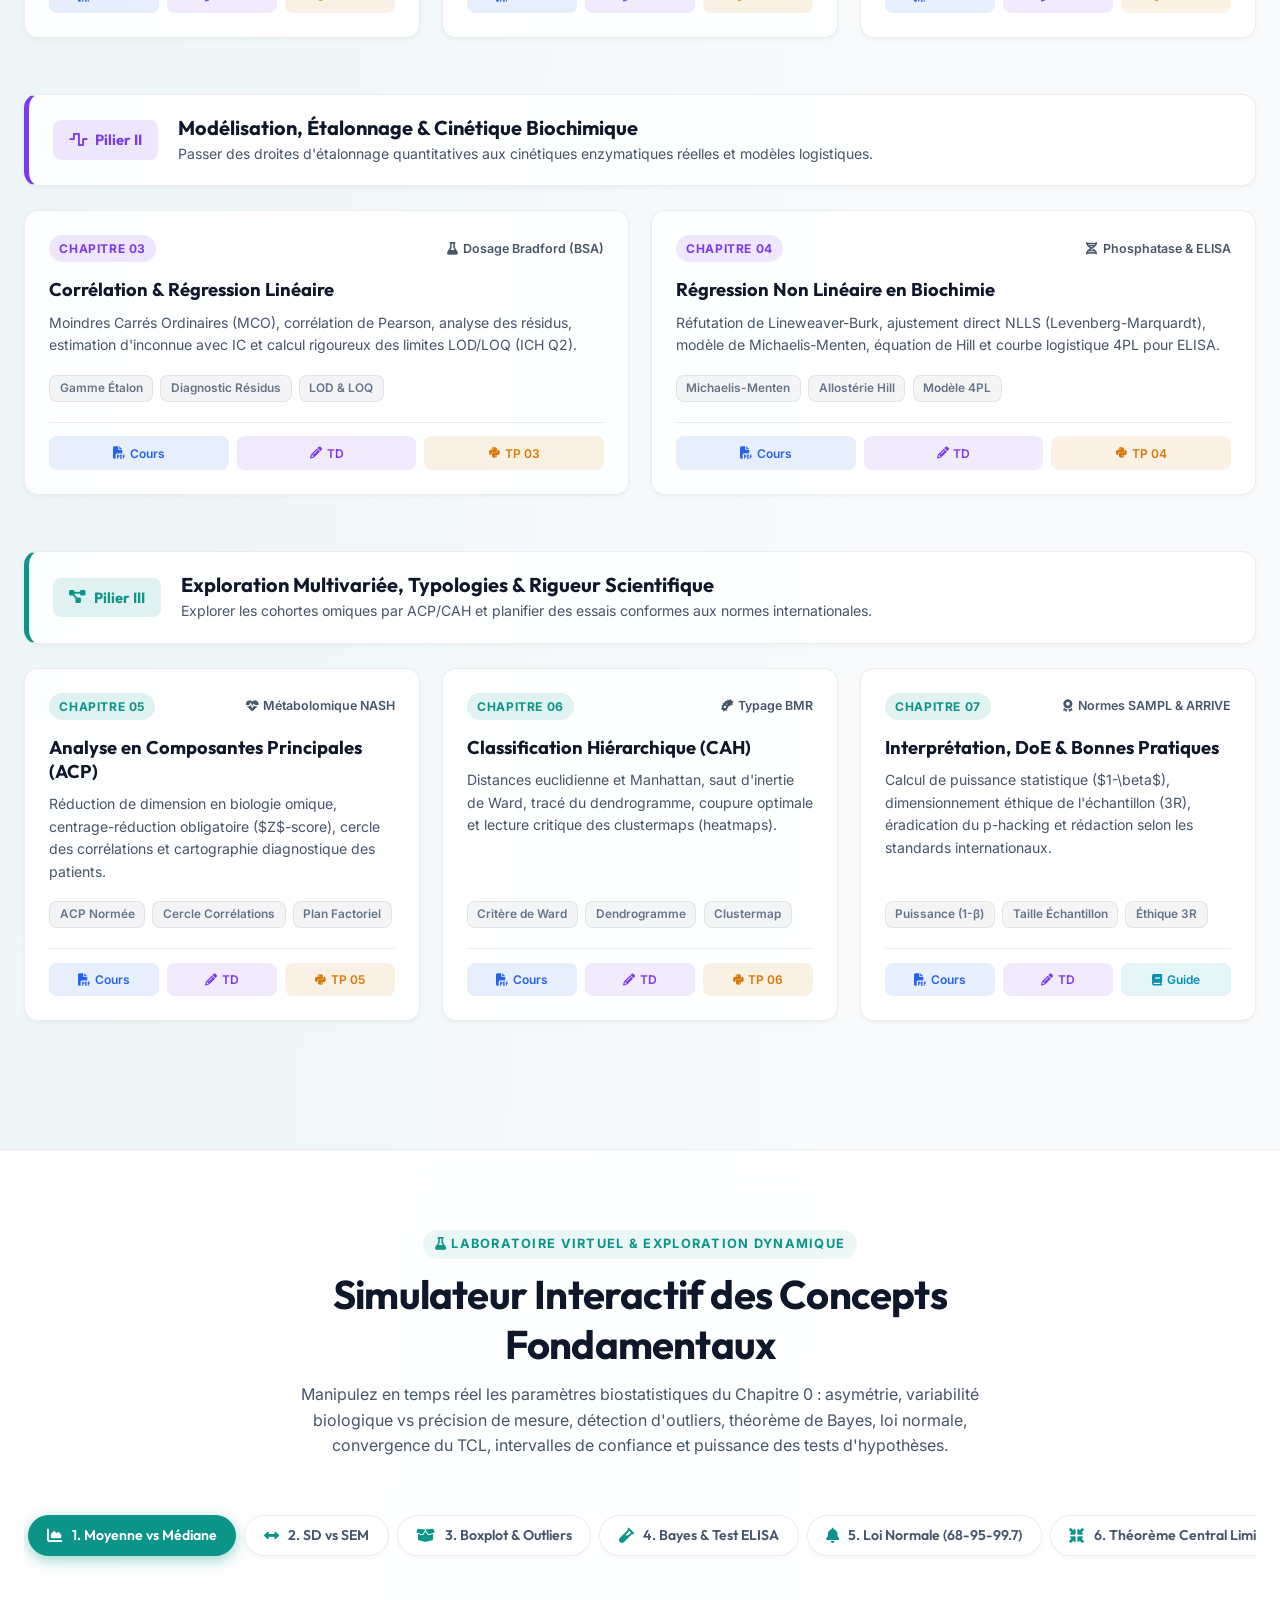
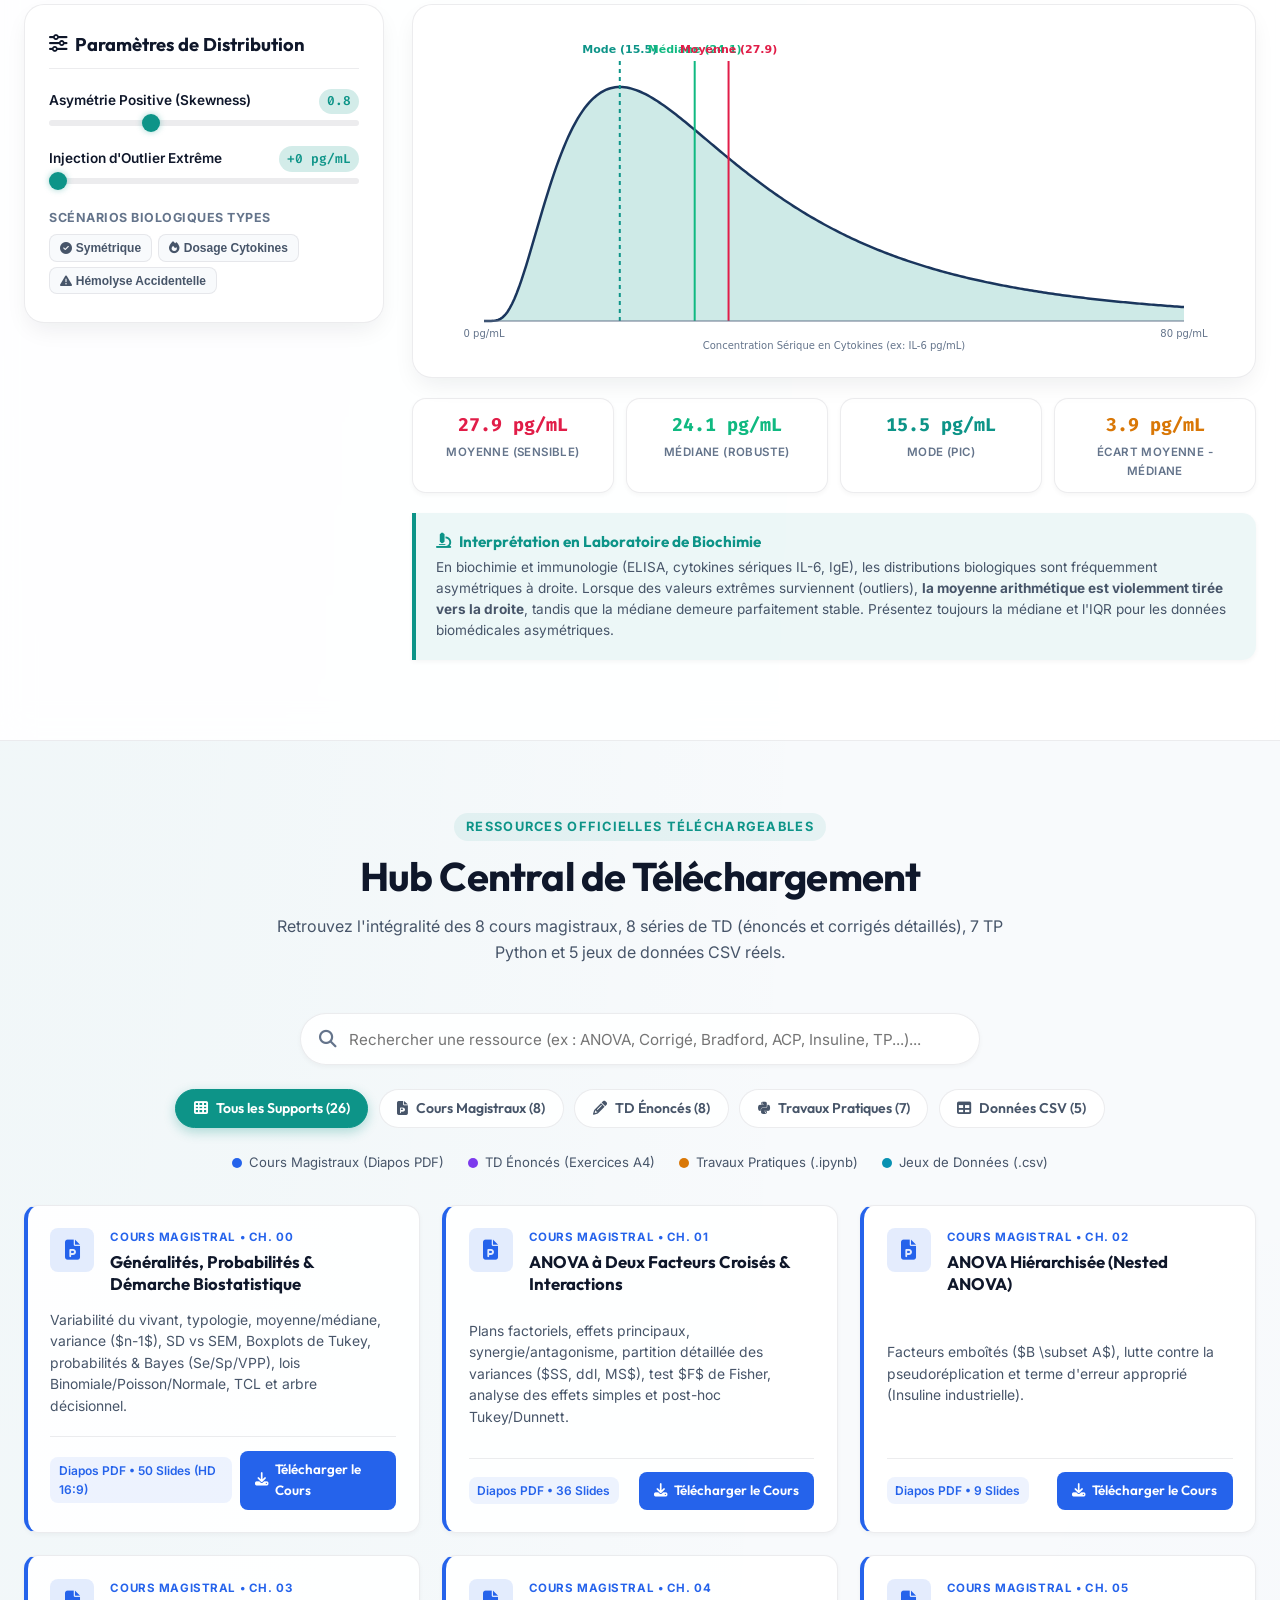
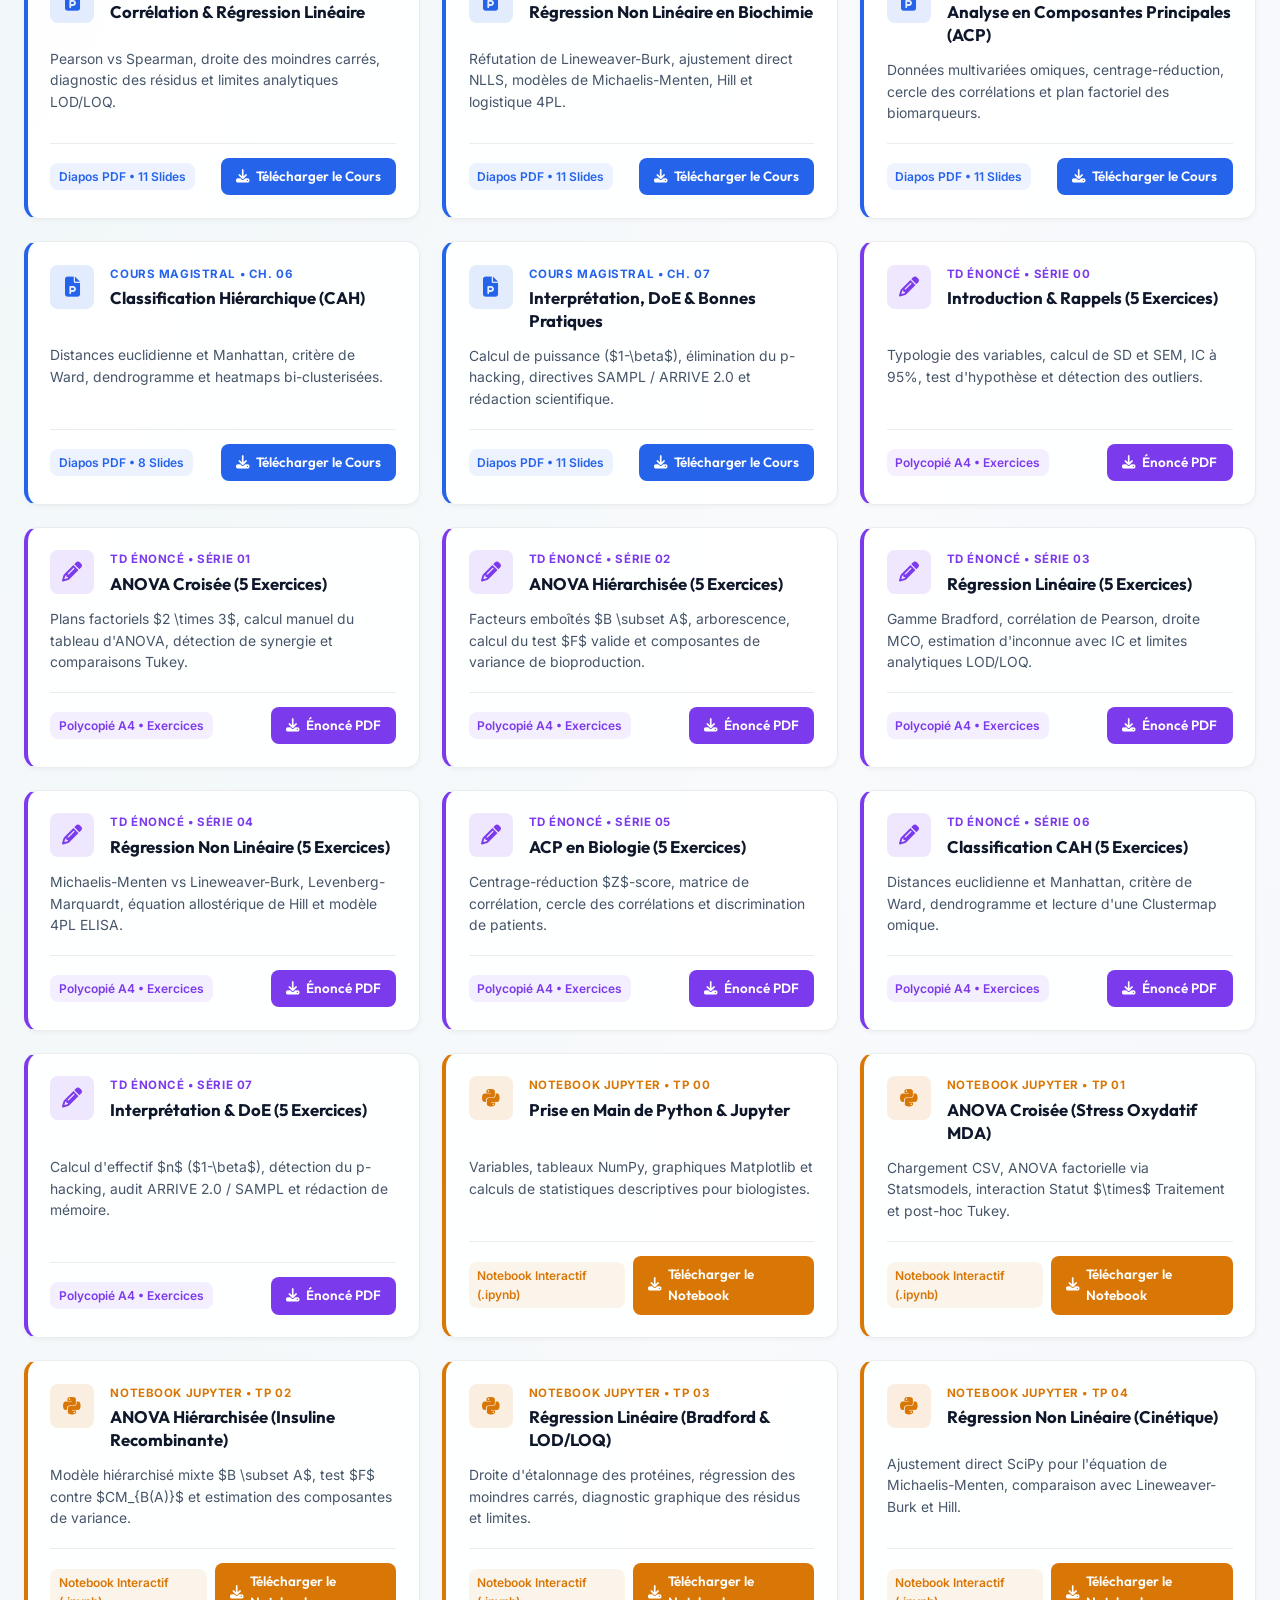
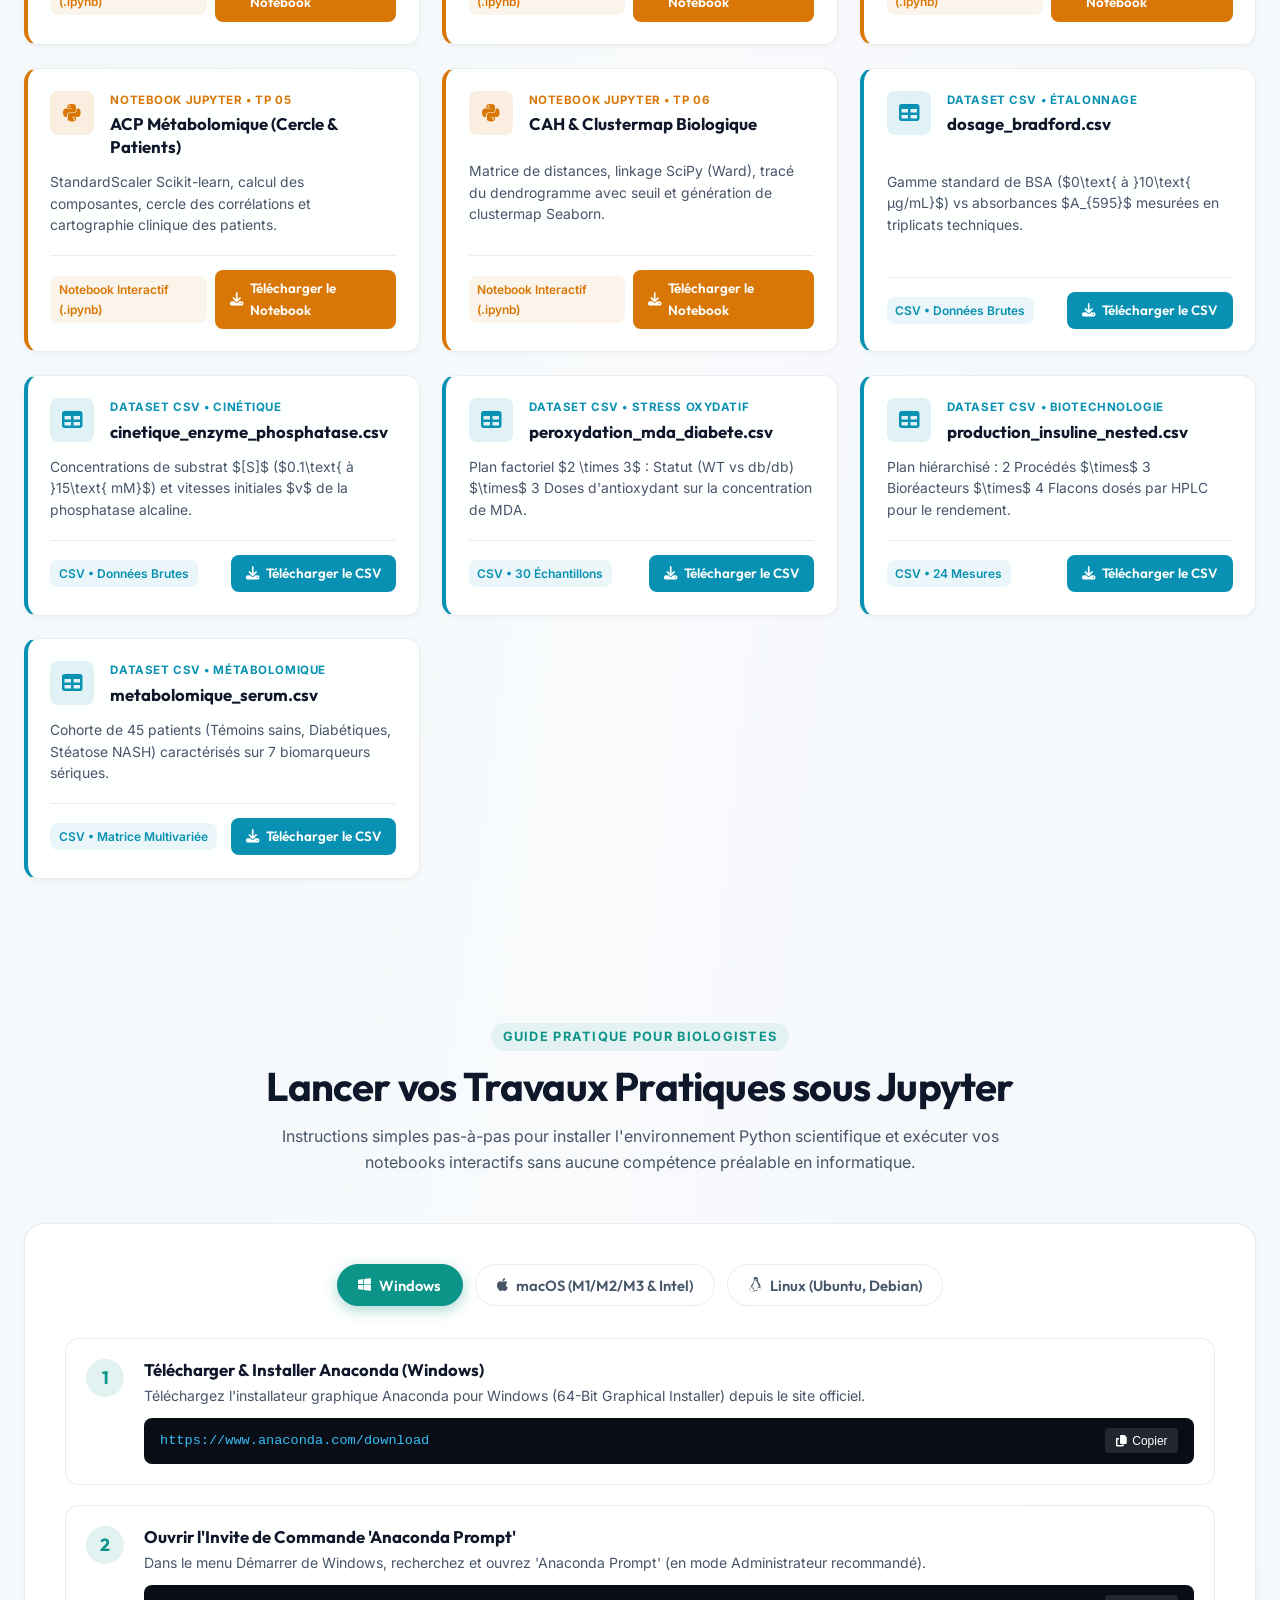
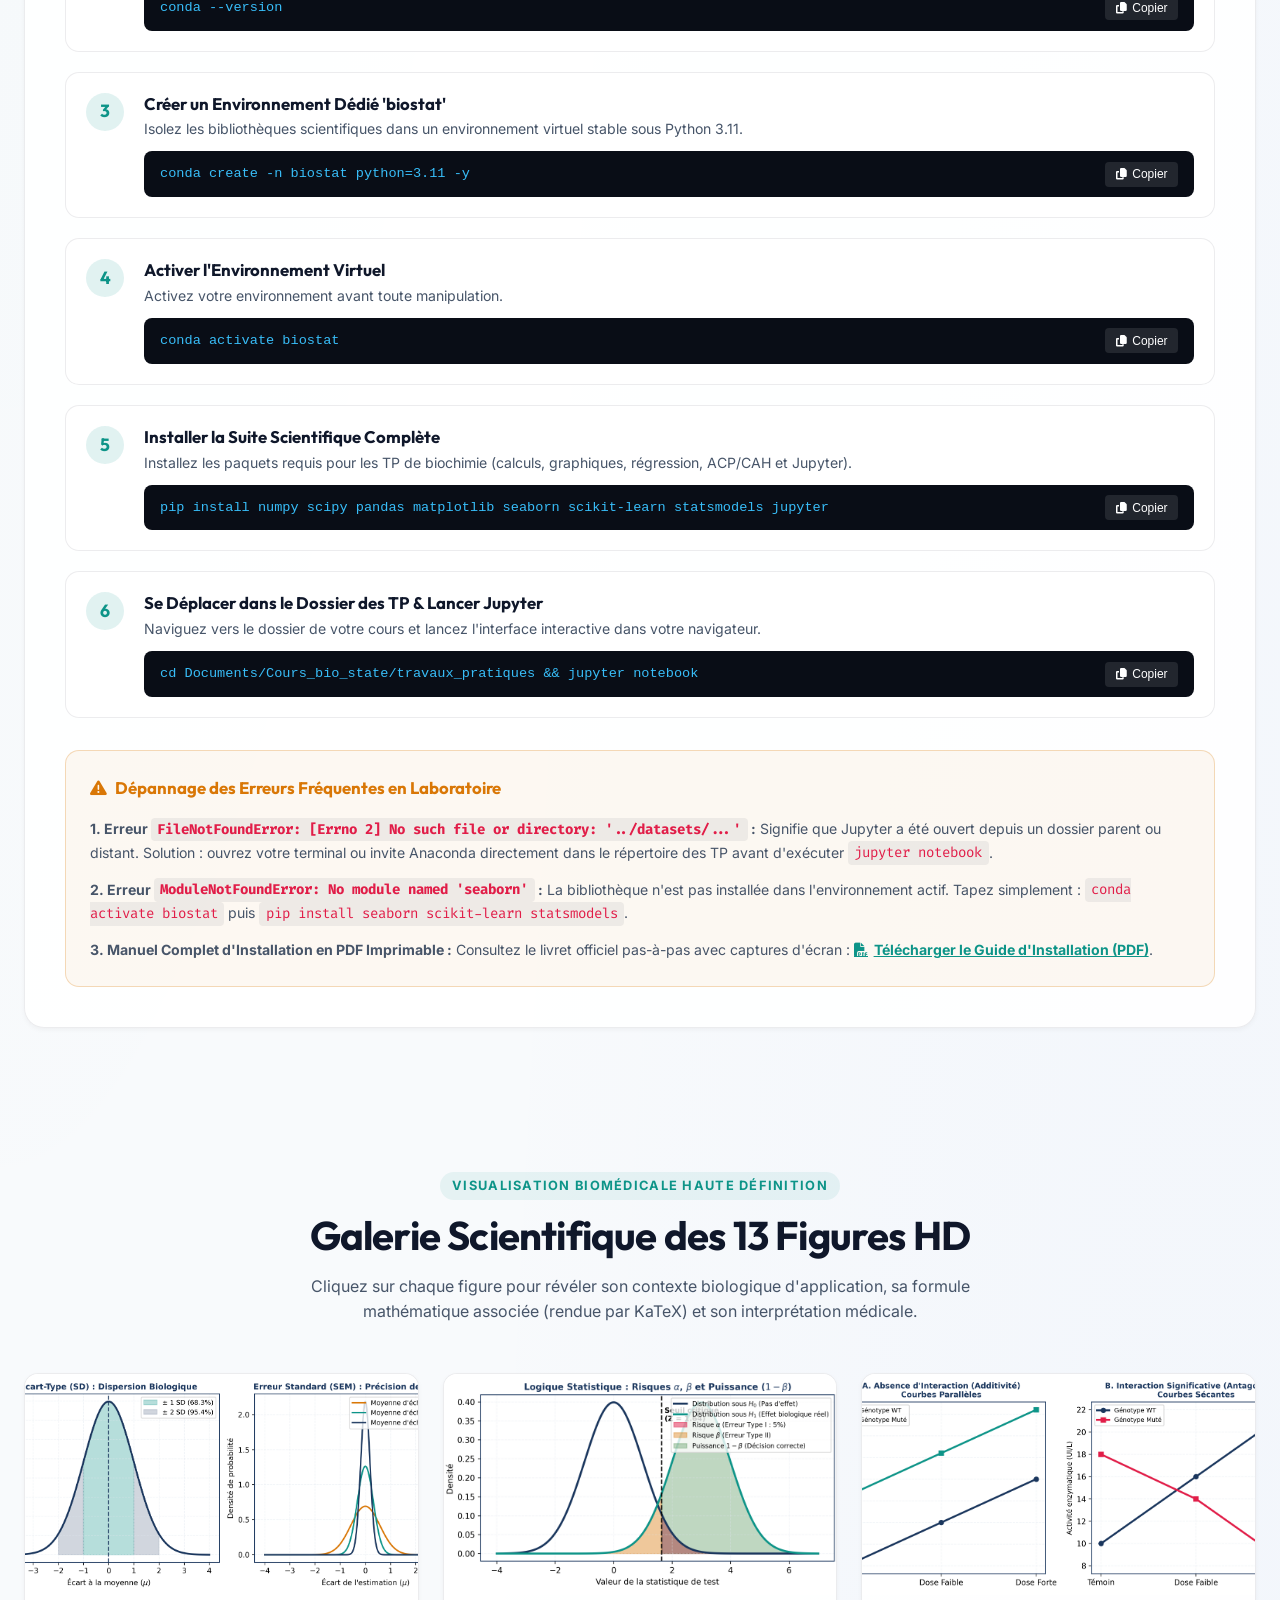
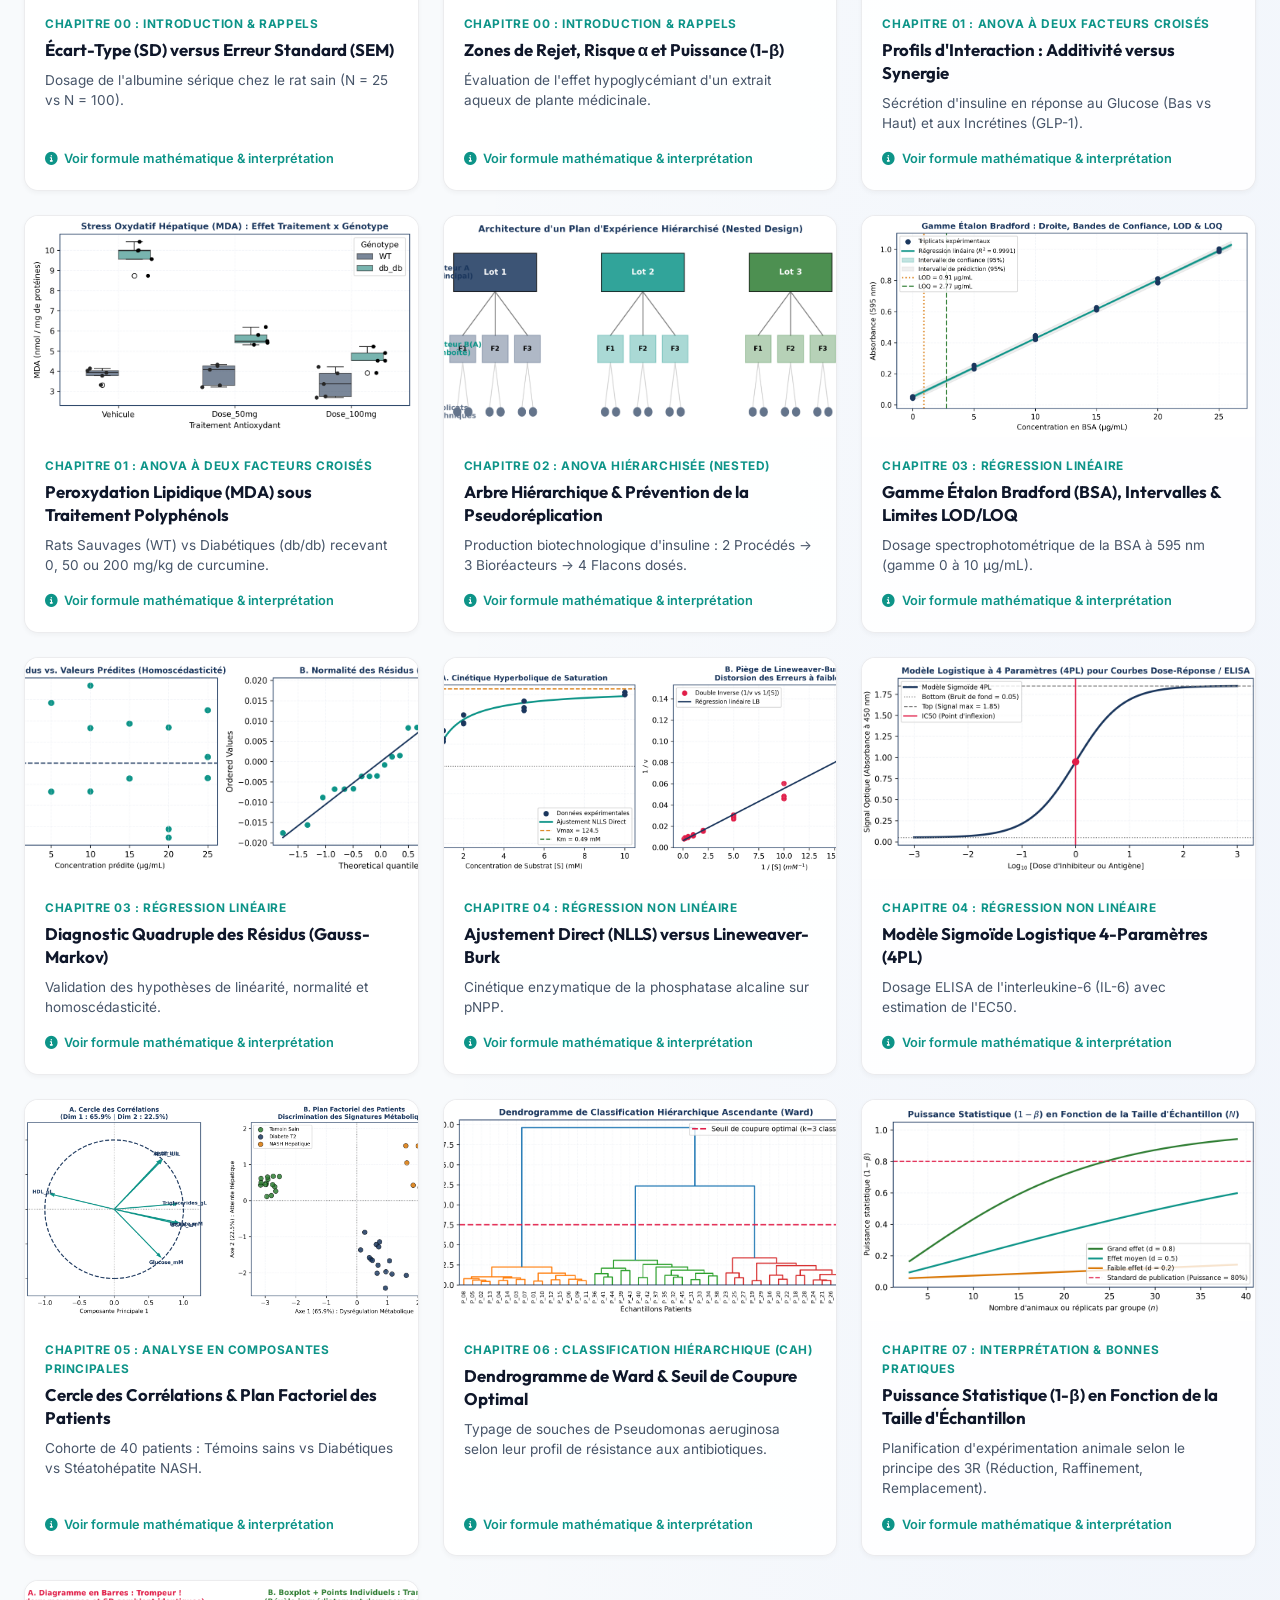
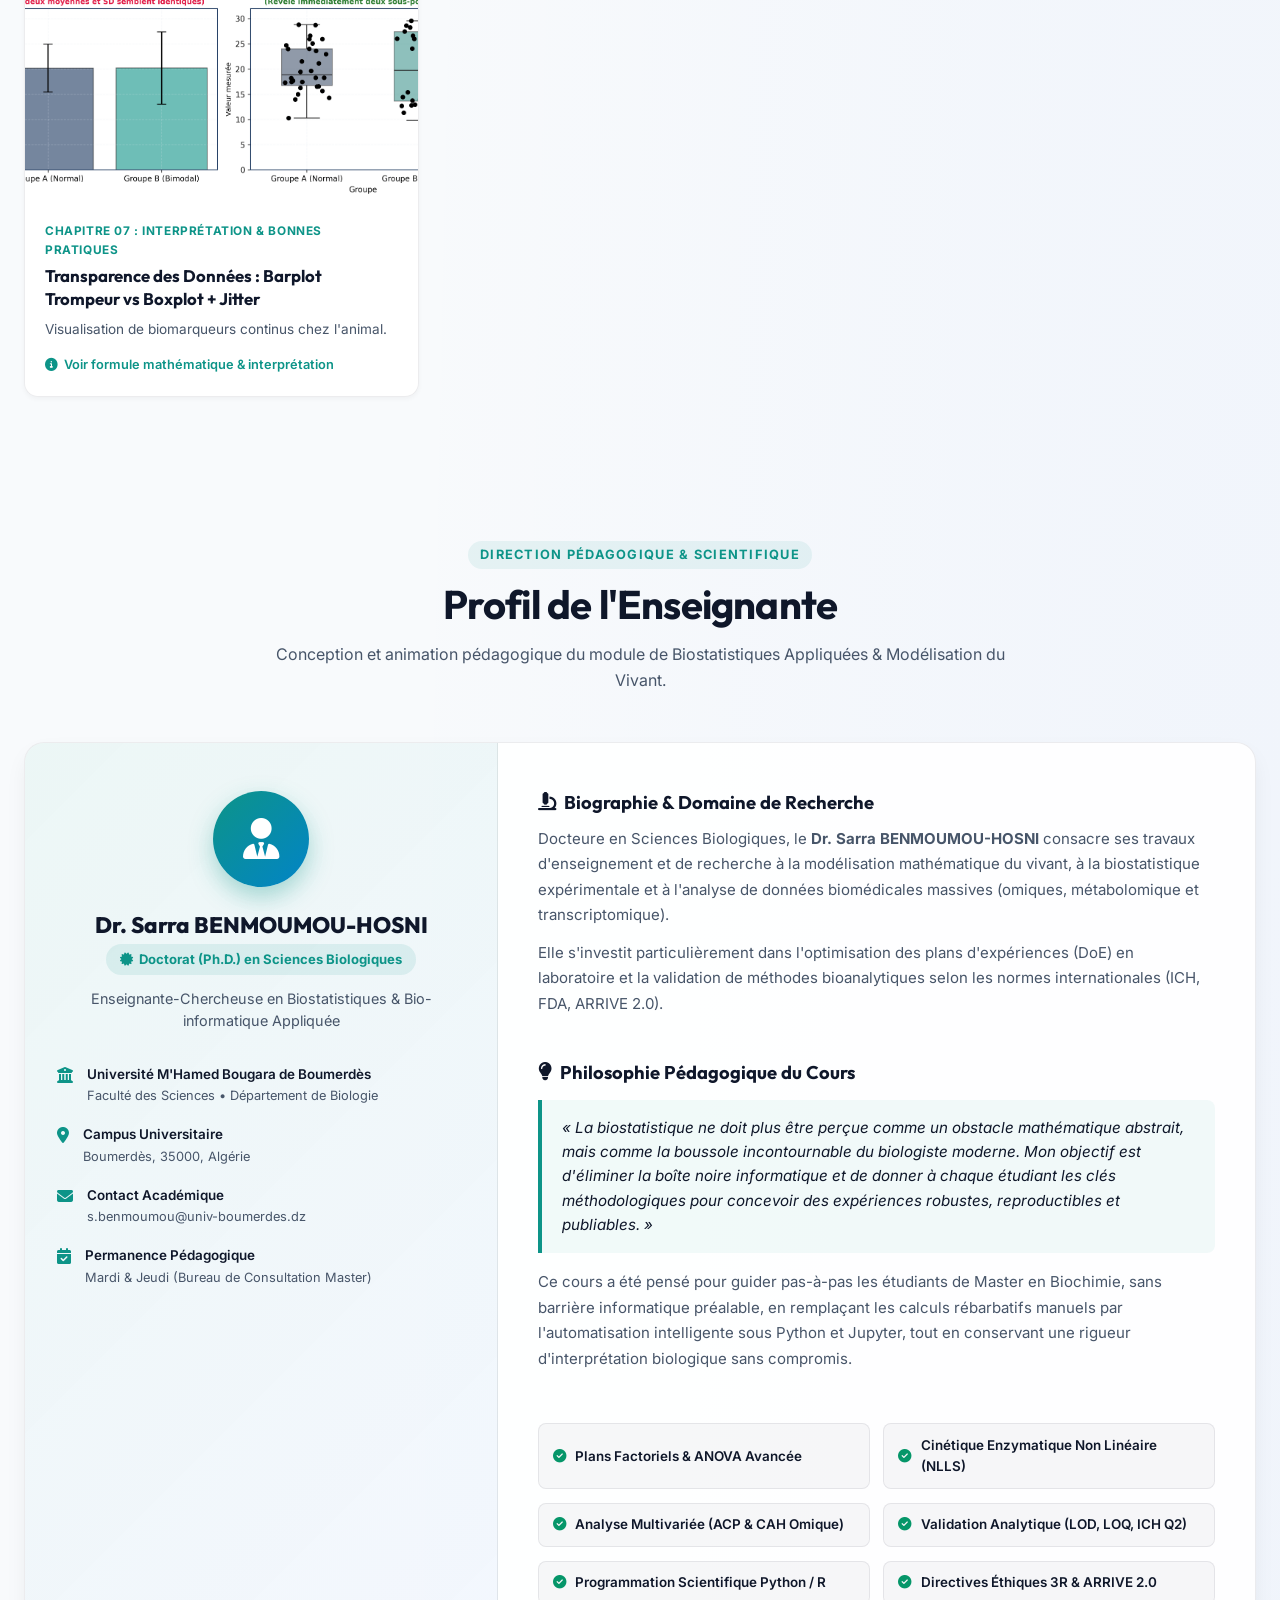
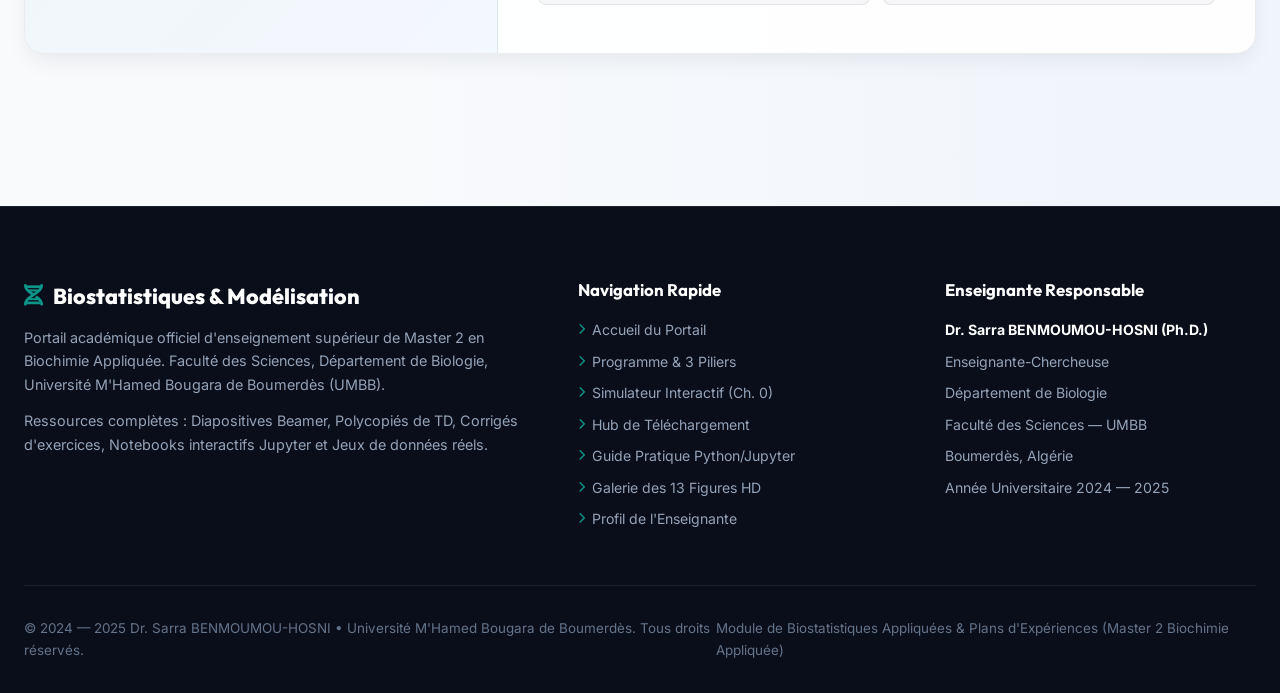
==== commit 1eec1366: "Refonte Chapitre 0 pleine largeur (50 slides sans colonnes) et integration Simulateur Interactif Web" ====
--- a/website/index.html
+++ b/website/index.html
@@ -126,6 +126,7 @@
       <ul id="navLinks" class="nav-links">
         <li><a href="#accueil" class="nav-link active">Accueil</a></li>
         <li><a href="#programme" class="nav-link">Programme & Piliers</a></li>
+        <li><a href="#simulateur" class="nav-link highlight-link"><i class="fas fa-flask"></i> Simulateur Ch. 0</a></li>
         <li><a href="#telechargements" class="nav-link">Téléchargements</a></li>
         <li><a href="#guide-tp" class="nav-link">Guide des TP</a></li>
         <li><a href="#galerie" class="nav-link">Galerie HD</a></li>
@@ -150,6 +151,7 @@
       <ul class="mobile-nav-links">
         <li><a href="#accueil" class="mobile-nav-link"><i class="fas fa-home"></i> Accueil</a></li>
         <li><a href="#programme" class="mobile-nav-link"><i class="fas fa-graduation-cap"></i> Programme & Piliers</a></li>
+        <li><a href="#simulateur" class="mobile-nav-link"><i class="fas fa-flask"></i> Simulateur Interactif (Ch. 0)</a></li>
         <li><a href="#telechargements" class="mobile-nav-link"><i class="fas fa-cloud-download-alt"></i> Téléchargements</a></li>
         <li><a href="#guide-tp" class="mobile-nav-link"><i class="fab fa-python"></i> Guide des TP Python</a></li>
         <li><a href="#galerie" class="mobile-nav-link"><i class="fas fa-chart-area"></i> Galerie des 13 Figures HD</a></li>
@@ -442,6 +444,528 @@
           </div>
         </div>
       </div>
+    </div>
+  </section>
+
+  <!-- ====================================================================
+       Section Laboratoire Virtuel & Simulateur Interactif (Chapitre 0)
+       ==================================================================== -->
+  <section id="simulateur" class="sim-section">
+    <div class="sim-container">
+      <div class="section-header">
+        <span class="section-tag"><i class="fas fa-flask"></i> Laboratoire Virtuel & Exploration Dynamique</span>
+        <h2 class="section-title">Simulateur Interactif des Concepts Fondamentaux</h2>
+        <p class="section-subtitle">Manipulez en temps réel les paramètres biostatistiques du Chapitre 0 : asymétrie, variabilité biologique vs précision de mesure, détection d'outliers, théorème de Bayes, loi normale, convergence du TCL, intervalles de confiance et puissance des tests d'hypothèses.</p>
+      </div>
+
+      <!-- Barre de Navigation des 8 Onglets Interactifs -->
+      <div class="sim-tabs-nav">
+        <button class="sim-tab-btn active" data-tab="sim-skew">
+          <i class="fas fa-chart-area"></i> 1. Moyenne vs Médiane
+        </button>
+        <button class="sim-tab-btn" data-tab="sim-sd-sem">
+          <i class="fas fa-arrows-alt-h"></i> 2. SD vs SEM
+        </button>
+        <button class="sim-tab-btn" data-tab="sim-boxplot">
+          <i class="fas fa-box-open"></i> 3. Boxplot & Outliers
+        </button>
+        <button class="sim-tab-btn" data-tab="sim-bayes">
+          <i class="fas fa-vial"></i> 4. Bayes & Test ELISA
+        </button>
+        <button class="sim-tab-btn" data-tab="sim-normale">
+          <i class="fas fa-bell"></i> 5. Loi Normale (68-95-99.7)
+        </button>
+        <button class="sim-tab-btn" data-tab="sim-tcl">
+          <i class="fas fa-compress-arrows-alt"></i> 6. Théorème Central Limite
+        </button>
+        <button class="sim-tab-btn" data-tab="sim-ci">
+          <i class="fas fa-tasks"></i> 7. Intervalles de Confiance
+        </button>
+        <button class="sim-tab-btn" data-tab="sim-hypo">
+          <i class="fas fa-balance-scale"></i> 8. Tests d'Hypothèses
+        </button>
+      </div>
+
+      <!-- ================================================================
+           PANNEAU 1 : Moyenne vs Médiane (Asymétrie & Outliers)
+           ================================================================ -->
+      <div id="sim-skew" class="sim-tab-panel active">
+        <div class="sim-grid">
+          <div class="sim-controls-card">
+            <h4 class="sim-controls-title"><i class="fas fa-sliders-h"></i> Paramètres de Distribution</h4>
+            
+            <div class="sim-control-group">
+              <label class="sim-control-label" for="slider-skewness">
+                <span>Asymétrie Positive (Skewness)</span>
+                <span class="sim-value-badge" id="val-skewness">0.8</span>
+              </label>
+              <input type="range" id="slider-skewness" class="sim-slider" min="0" max="2.5" step="0.1" value="0.8">
+            </div>
+
+            <div class="sim-control-group">
+              <label class="sim-control-label" for="slider-outlier">
+                <span>Injection d'Outlier Extrême</span>
+                <span class="sim-value-badge" id="val-outlier">+0 pg/mL</span>
+              </label>
+              <input type="range" id="slider-outlier" class="sim-slider" min="0" max="80" step="5" value="0">
+            </div>
+
+            <div class="sim-presets-group">
+              <span class="sim-presets-title">Scénarios Biologiques Types</span>
+              <div class="sim-presets-buttons">
+                <button class="sim-preset-btn" data-preset-skew="norm"><i class="fas fa-check-circle"></i> Symétrique</button>
+                <button class="sim-preset-btn" data-preset-skew="skew"><i class="fas fa-fire"></i> Dosage Cytokines</button>
+                <button class="sim-preset-btn" data-preset-skew="outlier"><i class="fas fa-exclamation-triangle"></i> Hémolyse Accidentelle</button>
+              </div>
+            </div>
+          </div>
+
+          <div class="sim-display-area">
+            <div class="sim-canvas-wrapper">
+              <canvas id="canvas-skew" class="sim-canvas"></canvas>
+            </div>
+            
+            <div class="sim-metrics-grid">
+              <div class="sim-metric-card">
+                <div class="sim-metric-val" id="metric-mean" style="color: #e11d48;">--</div>
+                <div class="sim-metric-lbl">Moyenne (Sensible)</div>
+              </div>
+              <div class="sim-metric-card">
+                <div class="sim-metric-val" id="metric-median" style="color: #10b981;">--</div>
+                <div class="sim-metric-lbl">Médiane (Robuste)</div>
+              </div>
+              <div class="sim-metric-card">
+                <div class="sim-metric-val" id="metric-mode" style="color: #0d9488;">--</div>
+                <div class="sim-metric-lbl">Mode (Pic)</div>
+              </div>
+              <div class="sim-metric-card">
+                <div class="sim-metric-val" id="metric-diff" style="color: #d97706;">--</div>
+                <div class="sim-metric-lbl">Écart Moyenne - Médiane</div>
+              </div>
+            </div>
+
+            <div class="sim-insight-card">
+              <h5 class="sim-insight-title"><i class="fas fa-microscope"></i> Interprétation en Laboratoire de Biochimie</h5>
+              <p class="sim-insight-desc">En biochimie et immunologie (ELISA, cytokines sériques IL-6, IgE), les distributions biologiques sont fréquemment asymétriques à droite. Lorsque des valeurs extrêmes surviennent (outliers), <strong>la moyenne arithmétique est violemment tirée vers la droite</strong>, tandis que la médiane demeure parfaitement stable. Présentez toujours la médiane et l'IQR pour les données biomédicales asymétriques.</p>
+            </div>
+          </div>
+        </div>
+      </div>
+
+      <!-- ================================================================
+           PANNEAU 2 : SD vs SEM
+           ================================================================ -->
+      <div id="sim-sd-sem" class="sim-tab-panel">
+        <div class="sim-grid">
+          <div class="sim-controls-card">
+            <h4 class="sim-controls-title"><i class="fas fa-sliders-h"></i> Échantillonnage & Variabilité</h4>
+
+            <div class="sim-control-group">
+              <label class="sim-control-label" for="slider-n">
+                <span>Taille de l'Échantillon ($N$)</span>
+                <span class="sim-value-badge" id="val-n">16</span>
+              </label>
+              <input type="range" id="slider-n" class="sim-slider" min="3" max="100" step="1" value="16">
+            </div>
+
+            <div class="sim-control-group">
+              <label class="sim-control-label" for="slider-sigma">
+                <span>Écart-Type Biologique ($SD = \sigma$)</span>
+                <span class="sim-value-badge" id="val-sigma">8.0 g/L</span>
+              </label>
+              <input type="range" id="slider-sigma" class="sim-slider" min="2" max="20" step="0.5" value="8">
+            </div>
+          </div>
+
+          <div class="sim-display-area">
+            <div class="sim-canvas-wrapper">
+              <canvas id="canvas-sd-sem" class="sim-canvas"></canvas>
+            </div>
+
+            <div class="sim-metrics-grid">
+              <div class="sim-metric-card">
+                <div class="sim-metric-val" id="metric-sd" style="color: #0d9488;">--</div>
+                <div class="sim-metric-lbl">Écart-Type (SD)</div>
+              </div>
+              <div class="sim-metric-card">
+                <div class="sim-metric-val" id="metric-sem" style="color: #e11d48;">--</div>
+                <div class="sim-metric-lbl">Erreur Standard (SEM)</div>
+              </div>
+              <div class="sim-metric-card">
+                <div class="sim-metric-val" id="metric-shrink" style="color: #1a365d;">--</div>
+                <div class="sim-metric-lbl">Facteur de Réduction (1/√N)</div>
+              </div>
+            </div>
+
+            <div class="sim-insight-card">
+              <h5 class="sim-insight-title"><i class="fas fa-microscope"></i> Interprétation Fondamentale : Ne Jamais Confondre !</h5>
+              <p class="sim-insight-desc"><strong>L'écart-type ($SD$)</strong> quantifie la dispersion biologique intrinsèque entre les individus ; il ne diminue pas lorsque $N$ augmente. <strong>L'erreur standard ($SEM = SD/\sqrt{N}$)</strong> quantifie l'incertitude sur l'estimation de la moyenne. Utiliser le $SEM$ à la place du $SD$ pour faire paraître des barres d'erreur artificiellement plus petites est une faute scientifique grave sanctionnée par les revues internationales.</p>
+            </div>
+          </div>
+        </div>
+      </div>
+
+      <!-- ================================================================
+           PANNEAU 3 : Boxplot de Tukey & Outliers
+           ================================================================ -->
+      <div id="sim-boxplot" class="sim-tab-panel">
+        <div class="sim-grid">
+          <div class="sim-controls-card">
+            <h4 class="sim-controls-title"><i class="fas fa-sliders-h"></i> Paramètres du Boxplot</h4>
+
+            <div class="sim-control-group">
+              <label class="sim-control-label" for="slider-iqr">
+                <span>Dispersion Interquartile ($IQR$)</span>
+              </label>
+              <input type="range" id="slider-iqr" class="sim-slider" min="5" max="35" step="1" value="15">
+            </div>
+
+            <div class="sim-control-group">
+              <label class="sim-control-label" for="slider-box-n">
+                <span>Nombre de Mesures ($N$)</span>
+              </label>
+              <input type="range" id="slider-box-n" class="sim-slider" min="20" max="200" step="10" value="60">
+            </div>
+
+            <div class="sim-control-group" style="flex-direction: row; align-items: center; justify-content: space-between; padding-top: 0.5rem;">
+              <span class="sim-control-label" style="margin: 0;">Ajouter Valeurs Aberrantes</span>
+              <input type="checkbox" id="check-outlier" checked style="width: 18px; height: 18px; cursor: pointer;">
+            </div>
+
+            <button id="btn-regen-box" class="sim-action-btn">
+              <i class="fas fa-sync-alt"></i> Regénérer l'Échantillon
+            </button>
+          </div>
+
+          <div class="sim-display-area">
+            <div class="sim-canvas-wrapper">
+              <canvas id="canvas-boxplot" class="sim-canvas"></canvas>
+            </div>
+
+            <div class="sim-metrics-grid">
+              <div class="sim-metric-card">
+                <div class="sim-metric-val" id="metric-q1">--</div>
+                <div class="sim-metric-lbl">Premier Quartile (Q1)</div>
+              </div>
+              <div class="sim-metric-card">
+                <div class="sim-metric-val" id="metric-med" style="color: #e11d48;">--</div>
+                <div class="sim-metric-lbl">Médiane (Q2)</div>
+              </div>
+              <div class="sim-metric-card">
+                <div class="sim-metric-val" id="metric-q3">--</div>
+                <div class="sim-metric-lbl">Troisième Quartile (Q3)</div>
+              </div>
+              <div class="sim-metric-card">
+                <div class="sim-metric-val" id="metric-iqr" style="color: #0d9488;">--</div>
+                <div class="sim-metric-lbl">Écart Interquartile (IQR)</div>
+              </div>
+              <div class="sim-metric-card">
+                <div class="sim-metric-val" id="metric-outliers-count" style="color: #e11d48;">--</div>
+                <div class="sim-metric-lbl">Outliers Détectés</div>
+              </div>
+            </div>
+
+            <div class="sim-insight-card">
+              <h5 class="sim-insight-title"><i class="fas fa-microscope"></i> Détection Rigoureuse des Outliers selon John Tukey</h5>
+              <p class="sim-insight-desc">Les moustaches s'étendent au maximum jusqu'à $[Q1 - 1.5 \times IQR]$ et $[Q3 + 1.5 \times IQR]$. Tout point au-delà de ces frontières est un outlier formel. En recherche biochimique, un outlier ne doit <strong>jamais être supprimé aveuglément</strong> : vérifiez systématiquement le cahier de laboratoire (erreur de pipetage, bulle d'air, lipémie, sous-population pathologique).</p>
+            </div>
+          </div>
+        </div>
+      </div>
+
+      <!-- ================================================================
+           PANNEAU 4 : Théorème de Bayes & Test ELISA
+           ================================================================ -->
+      <div id="sim-bayes" class="sim-tab-panel">
+        <div class="sim-grid">
+          <div class="sim-controls-card">
+            <h4 class="sim-controls-title"><i class="fas fa-sliders-h"></i> Épidémiologie & Performance</h4>
+
+            <div class="sim-control-group">
+              <label class="sim-control-label" for="slider-prev">
+                <span>Prévalence de la Pathologie ($P(M)$)</span>
+                <span class="sim-value-badge" id="val-prev">1.0 %</span>
+              </label>
+              <input type="range" id="slider-prev" class="sim-slider" min="0.1" max="50" step="0.1" value="1.0">
+            </div>
+
+            <div class="sim-control-group">
+              <label class="sim-control-label" for="slider-se">
+                <span>Sensibilité du Test ELISA ($Se$)</span>
+                <span class="sim-value-badge" id="val-se">99.0 %</span>
+              </label>
+              <input type="range" id="slider-se" class="sim-slider" min="80" max="100" step="0.5" value="99.0">
+            </div>
+
+            <div class="sim-control-group">
+              <label class="sim-control-label" for="slider-sp">
+                <span>Spécificité du Test ELISA ($Sp$)</span>
+                <span class="sim-value-badge" id="val-sp">95.0 %</span>
+              </label>
+              <input type="range" id="slider-sp" class="sim-slider" min="80" max="100" step="0.5" value="95.0">
+            </div>
+
+            <div class="sim-presets-group">
+              <span class="sim-presets-title">Situations Cliniques Réelles</span>
+              <div class="sim-presets-buttons">
+                <button class="sim-preset-btn" data-preset-bayes="rare"><i class="fas fa-search"></i> Maladie Rare (1%)</button>
+                <button class="sim-preset-btn" data-preset-bayes="epidemic"><i class="fas fa-biohazard"></i> Épidémie (15%)</button>
+                <button class="sim-preset-btn" data-preset-bayes="hifi"><i class="fas fa-award"></i> Haute Spécificité (99.5%)</button>
+              </div>
+            </div>
+          </div>
+
+          <div class="sim-display-area">
+            <div class="sim-canvas-wrapper">
+              <canvas id="canvas-bayes" class="sim-canvas"></canvas>
+            </div>
+
+            <div class="sim-metrics-grid">
+              <div class="sim-metric-card">
+                <div class="sim-metric-val" id="metric-vpp" style="color: #0d9488;">--</div>
+                <div class="sim-metric-lbl">Valeur Prédictive Positive (VPP)</div>
+              </div>
+              <div class="sim-metric-card">
+                <div class="sim-metric-val" id="metric-vpn" style="color: #10b981;">--</div>
+                <div class="sim-metric-lbl">Valeur Prédictive Négative (VPN)</div>
+              </div>
+              <div class="sim-metric-card">
+                <div class="sim-metric-val" id="metric-fp-ratio" style="color: #e11d48;">--</div>
+                <div class="sim-metric-lbl">Faux Positifs Générés</div>
+              </div>
+            </div>
+
+            <div class="sim-insight-card">
+              <h5 class="sim-insight-title"><i class="fas fa-microscope"></i> Le Paradoxe des Faux Positifs en Dépistage de Masse</h5>
+              <p class="sim-insight-desc">Même avec un test ELISA présentant une sensibilité exceptionnelle de 99% et une spécificité de 95%, si la pathologie est rare dans la population générale ($P(M)=1\%$), <strong>la probabilité qu'un sujet testé positif soit réellement malade (VPP) n'est que d'environ 16%</strong> ! Les faux positifs sont plus nombreux que les vrais positifs. C'est la raison pour laquelle un test de confirmation (Western Blot, RT-qPCR) est toujours obligatoire en clinique.</p>
+            </div>
+          </div>
+        </div>
+      </div>
+
+      <!-- ================================================================
+           PANNEAU 5 : Loi Normale (Règle 68-95-99.7%)
+           ================================================================ -->
+      <div id="sim-normale" class="sim-tab-panel">
+        <div class="sim-grid">
+          <div class="sim-controls-card">
+            <h4 class="sim-controls-title"><i class="fas fa-sliders-h"></i> Paramètres de Gauss</h4>
+
+            <div class="sim-control-group">
+              <label class="sim-control-label" for="slider-norm-mu">
+                <span>Moyenne Théorique ($\mu$)</span>
+                <span class="sim-value-badge" id="val-norm-mu">100</span>
+              </label>
+              <input type="range" id="slider-norm-mu" class="sim-slider" min="50" max="150" step="5" value="100">
+            </div>
+
+            <div class="sim-control-group">
+              <label class="sim-control-label" for="slider-norm-sig">
+                <span>Écart-Type ($\sigma$)</span>
+                <span class="sim-value-badge" id="val-norm-sig">15</span>
+              </label>
+              <input type="range" id="slider-norm-sig" class="sim-slider" min="5" max="30" step="1" value="15">
+            </div>
+
+            <div class="sim-presets-group">
+              <span class="sim-presets-title">Intervalle de Dispersion à Visualiser</span>
+              <div style="display: flex; flex-direction: column; gap: 0.5rem; margin-top: 0.35rem;">
+                <label style="font-size: 0.85rem; display: flex; align-items: center; gap: 0.5rem; cursor: pointer;">
+                  <input type="radio" name="norm-rule" value="1" style="cursor: pointer;"> $\mu \pm 1\sigma$ (68.27% des individus)
+                </label>
+                <label style="font-size: 0.85rem; display: flex; align-items: center; gap: 0.5rem; cursor: pointer;">
+                  <input type="radio" name="norm-rule" value="1.96" checked style="cursor: pointer;"> $\mu \pm 1.96\sigma$ (95.00% Référence Clinique)
+                </label>
+                <label style="font-size: 0.85rem; display: flex; align-items: center; gap: 0.5rem; cursor: pointer;">
+                  <input type="radio" name="norm-rule" value="2" style="cursor: pointer;"> $\mu \pm 2\sigma$ (95.45% Approximation empirique)
+                </label>
+                <label style="font-size: 0.85rem; display: flex; align-items: center; gap: 0.5rem; cursor: pointer;">
+                  <input type="radio" name="norm-rule" value="3" style="cursor: pointer;"> $\mu \pm 3\sigma$ (99.73% Quasi-totalité)
+                </label>
+              </div>
+            </div>
+          </div>
+
+          <div class="sim-display-area">
+            <div class="sim-canvas-wrapper">
+              <canvas id="canvas-normale" class="sim-canvas"></canvas>
+            </div>
+
+            <div class="sim-metrics-grid">
+              <div class="sim-metric-card">
+                <div class="sim-metric-val" id="metric-prob" style="color: #0d9488;">95.00%</div>
+                <div class="sim-metric-lbl">Probabilité Couverte</div>
+              </div>
+              <div class="sim-metric-card">
+                <div class="sim-metric-val" id="metric-interval" style="color: #1a365d;">--</div>
+                <div class="sim-metric-lbl">Intervalle Numérique $[\mu \pm k\sigma]$</div>
+              </div>
+            </div>
+
+            <div class="sim-insight-card">
+              <h5 class="sim-insight-title"><i class="fas fa-microscope"></i> Définition des Intervalles de Référence Biologiques</h5>
+              <p class="sim-insight-desc">En biologie médicale, la quasi-totalité des valeurs usuelles (glycémie, urée, cholestérol sérique) est calibrée sur l'intervalle bilatéral à 95% d'une population de donneurs sains : $[\mu - 1.96\sigma \; ; \; \mu + 1.96\sigma]$. Par définition mathématique, <strong>5% des sujets parfaitement sains</strong> se situeront naturellement en dehors de ces bornes de référence.</p>
+            </div>
+          </div>
+        </div>
+      </div>
+
+      <!-- ================================================================
+           PANNEAU 6 : Théorème Central Limite (TCL)
+           ================================================================ -->
+      <div id="sim-tcl" class="sim-tab-panel">
+        <div class="sim-grid">
+          <div class="sim-controls-card">
+            <h4 class="sim-controls-title"><i class="fas fa-sliders-h"></i> Paramètres du TCL</h4>
+
+            <div class="sim-control-group">
+              <label class="sim-control-label" for="select-tcl-dist">Distribution Parentale</label>
+              <select id="select-tcl-dist" style="padding: 0.5rem; border-radius: var(--radius-sm); border: 1px solid var(--border-color); background: var(--bg-primary); color: var(--text-main); font-family: inherit;">
+                <option value="exp">Exponentielle (Fortement Asymétrique)</option>
+                <option value="uniform">Uniforme (Plate [0 ; 10])</option>
+                <option value="bimodal">Bimodale (Mélange de 2 Populations)</option>
+              </select>
+            </div>
+
+            <div class="sim-control-group">
+              <label class="sim-control-label" for="slider-tcl-n">
+                <span>Taille de chaque Échantillon ($n$)</span>
+                <span class="sim-value-badge" id="val-tcl-n">30</span>
+              </label>
+              <input type="range" id="slider-tcl-n" class="sim-slider" min="1" max="100" step="1" value="30">
+            </div>
+
+            <button id="btn-run-tcl" class="sim-action-btn">
+              <i class="fas fa-play"></i> Simuler 2000 Échantillons
+            </button>
+          </div>
+
+          <div class="sim-display-area">
+            <div class="sim-canvas-wrapper">
+              <canvas id="canvas-tcl" class="sim-canvas"></canvas>
+            </div>
+
+            <div class="sim-metrics-grid">
+              <div class="sim-metric-card">
+                <div class="sim-metric-val" id="metric-tcl-mean" style="color: #0d9488;">--</div>
+                <div class="sim-metric-lbl">Moyenne des Moyennes ($\bar{X}$)</div>
+              </div>
+              <div class="sim-metric-card">
+                <div class="sim-metric-val" id="metric-tcl-sd" style="color: #e11d48;">--</div>
+                <div class="sim-metric-lbl">Écart-Type des Moyennes ($\approx \sigma/\sqrt{n}$)</div>
+              </div>
+            </div>
+
+            <div class="sim-insight-card">
+              <h5 class="sim-insight-title"><i class="fas fa-microscope"></i> La Magie du Théorème Central Limite pour le Biologiste</h5>
+              <p class="sim-insight-desc">Le TCL garantit que <strong>la somme ou la moyenne de $n$ variables aléatoires indépendantes tend vers une loi normale</strong>, quelle que soit la forme de la distribution d'origine (même si la variable biologique brute est exponentielle ou bimodale !). Dès que $n \ge 30$, l'histogramme des moyennes prend une forme de cloche de Gauss parfaite. C'est ce pilier fondamental qui légitime l'usage des tests paramétriques ($t$ de Student, ANOVA).</p>
+            </div>
+          </div>
+        </div>
+      </div>
+
+      <!-- ================================================================
+           PANNEAU 7 : Simulation des Intervalles de Confiance (95% CI)
+           ================================================================ -->
+      <div id="sim-ci" class="sim-tab-panel">
+        <div class="sim-grid">
+          <div class="sim-controls-card">
+            <h4 class="sim-controls-title"><i class="fas fa-sliders-h"></i> Paramètres des Études</h4>
+
+            <div class="sim-control-group">
+              <label class="sim-control-label" for="slider-ci-n">
+                <span>Effectif par Étude ($n$)</span>
+                <span class="sim-value-badge" id="val-ci-n">15</span>
+              </label>
+              <input type="range" id="slider-ci-n" class="sim-slider" min="5" max="100" step="5" value="15">
+            </div>
+
+            <button id="btn-regen-ci" class="sim-action-btn">
+              <i class="fas fa-sync-alt"></i> Relancer 25 Études Indépendantes
+            </button>
+          </div>
+
+          <div class="sim-display-area">
+            <div class="sim-canvas-wrapper">
+              <canvas id="canvas-ci" class="sim-canvas"></canvas>
+            </div>
+
+            <div class="sim-metrics-grid">
+              <div class="sim-metric-card">
+                <div class="sim-metric-val" id="metric-ci-rate" style="color: #10b981;">--</div>
+                <div class="sim-metric-lbl">Taux de Recouvrement de la Vraie Moyenne ($\mu=100$)</div>
+              </div>
+            </div>
+
+            <div class="sim-insight-card">
+              <h5 class="sim-insight-title"><i class="fas fa-microscope"></i> Que Signifie Réellement un Intervalle de Confiance à 95% ?</h5>
+              <p class="sim-insight-desc">La vraie moyenne biologique $\mu$ est une constante fixe inconnue. Ce n'est pas le paramètre qui bouge, mais <strong>l'intervalle calculé qui fluctue d'un échantillon à l'autre</strong>. Dire que l'IC est à 95% signifie que si 100 équipes de recherche répètent la même expérience dans des conditions rigoureusement identiques, en moyenne 95 équipes construiront un intervalle contenant la vraie valeur $\mu$ (en vert), et 5 échoueront par pur aléa d'échantillonnage (en rouge).</p>
+            </div>
+          </div>
+        </div>
+      </div>
+
+      <!-- ================================================================
+           PANNEAU 8 : Tests d'Hypothèses (Alpha, Beta, Puissance)
+           ================================================================ -->
+      <div id="sim-hypo" class="sim-tab-panel">
+        <div class="sim-grid">
+          <div class="sim-controls-card">
+            <h4 class="sim-controls-title"><i class="fas fa-sliders-h"></i> Paramètres du Test Statistique</h4>
+
+            <div class="sim-control-group">
+              <label class="sim-control-label" for="slider-delta">
+                <span>Taille de l'Effet Biologique ($\Delta$)</span>
+                <span class="sim-value-badge" id="val-delta">1.8</span>
+              </label>
+              <input type="range" id="slider-delta" class="sim-slider" min="0.5" max="4.0" step="0.1" value="1.8">
+            </div>
+
+            <div class="sim-control-group">
+              <label class="sim-control-label" for="slider-hypo-n">
+                <span>Nombre d'Animaux / Sujets ($n$)</span>
+                <span class="sim-value-badge" id="val-hypo-n">20</span>
+              </label>
+              <input type="range" id="slider-hypo-n" class="sim-slider" min="6" max="60" step="2" value="20">
+            </div>
+
+            <div class="sim-control-group">
+              <label class="sim-control-label" for="select-alpha">Seuil de Signification ($\alpha$)</label>
+              <select id="select-alpha" style="padding: 0.5rem; border-radius: var(--radius-sm); border: 1px solid var(--border-color); background: var(--bg-primary); color: var(--text-main); font-family: inherit;">
+                <option value="0.05">$\alpha = 0.05$ (5% - Standard)</option>
+                <option value="0.01">$\alpha = 0.01$ (1% - Conservateur)</option>
+              </select>
+            </div>
+          </div>
+
+          <div class="sim-display-area">
+            <div class="sim-canvas-wrapper">
+              <canvas id="canvas-hypo" class="sim-canvas"></canvas>
+            </div>
+
+            <div class="sim-metrics-grid">
+              <div class="sim-metric-card">
+                <div class="sim-metric-val" id="metric-alpha" style="color: #e11d48;">--</div>
+                <div class="sim-metric-lbl">Risque Alpha (Faux Positif)</div>
+              </div>
+              <div class="sim-metric-card">
+                <div class="sim-metric-val" id="metric-beta" style="color: #d97706;">--</div>
+                <div class="sim-metric-lbl">Risque Bêta (Faux Négatif)</div>
+              </div>
+              <div class="sim-metric-card">
+                <div class="sim-metric-val" id="metric-power" style="color: #10b981;">--</div>
+                <div class="sim-metric-lbl">Puissance Statistique ($1-\beta$)</div>
+              </div>
+            </div>
+
+            <div class="sim-insight-card">
+              <h5 class="sim-insight-title"><i class="fas fa-microscope"></i> L'Arbitrage Essentiel entre Erreur d'Espèce I et Puissance</h5>
+              <p class="sim-insight-desc">Le risque $\alpha$ est la probabilité de rejeter $H_0$ à tort (conclure qu'un antioxydant est efficace alors qu'il ne l'est pas). Le risque $\beta$ est la probabilité de manquer un effet réel (faux négatif). <strong>La puissance $1-\beta$ (en vert)</strong> représente la capacité à détecter une différence réelle. Elle augmente vigoureusement lorsque l'on recrute davantage d'individus ($n$) ou lorsque l'effet du traitement ($\Delta$) est marqué.</p>
+            </div>
+          </div>
+        </div>
+      </div>
+
     </div>
   </section>
 
@@ -505,7 +1029,7 @@
         </div>
         <p class="dl-card-desc">Variabilité du vivant, typologie, moyenne/médiane, variance ($n-1$), SD vs SEM, Boxplots de Tukey, probabilités & Bayes (Se/Sp/VPP), lois Binomiale/Poisson/Normale, TCL et arbre décisionnel.</p>
         <div class="dl-card-footer">
-          <span class="dl-size-badge badge-cours">Diapos PDF • 40 Slides</span>
+          <span class="dl-size-badge badge-cours">Diapos PDF • 50 Slides (HD 16:9)</span>
           <a href="downloads/cours/Chapitre_00_Introduction_Biostatistiques.pdf" class="dl-action-btn btn-action-cours" download target="_blank">
             <i class="fas fa-download"></i> Télécharger le Cours
           </a>
@@ -1194,6 +1718,7 @@
         <ul>
           <li><a href="#accueil"><i class="fas fa-chevron-right"></i> Accueil du Portail</a></li>
           <li><a href="#programme"><i class="fas fa-chevron-right"></i> Programme & 3 Piliers</a></li>
+          <li><a href="#simulateur"><i class="fas fa-chevron-right"></i> Simulateur Interactif (Ch. 0)</a></li>
           <li><a href="#telechargements"><i class="fas fa-chevron-right"></i> Hub de Téléchargement</a></li>
           <li><a href="#guide-tp"><i class="fas fa-chevron-right"></i> Guide Pratique Python/Jupyter</a></li>
           <li><a href="#galerie"><i class="fas fa-chevron-right"></i> Galerie des 13 Figures HD</a></li>
@@ -1220,7 +1745,8 @@
     </div>
   </footer>
 
-  <!-- Script applicatif -->
+  <!-- Scripts applicatifs -->
+  <script src="simulator.js"></script>
   <script src="app.js"></script>
 </body>
 </html>
--- a/website/style.css
+++ b/website/style.css
@@ -2011,3 +2011,335 @@
     justify-content: center;
   }
 }
+
+/* ==========================================================================
+   Styles Spécifiques : Simulateur Interactif des Concepts (Chapitre 0)
+   ========================================================================== */
+
+.sim-section {
+  position: relative;
+  background: var(--bg-card);
+  backdrop-filter: var(--glass-blur);
+  border-top: 1px solid var(--border-color);
+  border-bottom: 1px solid var(--border-color);
+  padding: 5rem 1.5rem;
+}
+
+.sim-container {
+  max-width: 1280px;
+  margin: 0 auto;
+}
+
+/* Barre d'Onglets Horizontale Défilante */
+.sim-tabs-nav {
+  display: flex;
+  gap: 0.5rem;
+  overflow-x: auto;
+  padding: 0.5rem 0.25rem 1rem 0.25rem;
+  margin-bottom: 2rem;
+  scrollbar-width: thin;
+  scrollbar-color: var(--accent-teal) transparent;
+}
+
+.sim-tabs-nav::-webkit-scrollbar {
+  height: 6px;
+}
+.sim-tabs-nav::-webkit-scrollbar-thumb {
+  background: var(--accent-teal);
+  border-radius: var(--radius-full);
+}
+
+.sim-tab-btn {
+  display: inline-flex;
+  align-items: center;
+  gap: 0.6rem;
+  padding: 0.65rem 1.15rem;
+  background: var(--bg-secondary);
+  border: 1px solid var(--border-color);
+  border-radius: var(--radius-full);
+  color: var(--text-muted);
+  font-family: 'Outfit', sans-serif;
+  font-size: 0.88rem;
+  font-weight: 600;
+  cursor: pointer;
+  white-space: nowrap;
+  transition: var(--transition);
+  box-shadow: var(--shadow-sm);
+}
+
+.sim-tab-btn i {
+  font-size: 0.95rem;
+  color: var(--accent-teal);
+  transition: var(--transition);
+}
+
+.sim-tab-btn:hover {
+  color: var(--text-main);
+  border-color: var(--accent-teal);
+  transform: translateY(-2px);
+  box-shadow: var(--shadow-md);
+}
+
+.sim-tab-btn.active {
+  background: var(--accent-teal);
+  color: #ffffff;
+  border-color: var(--accent-teal);
+  box-shadow: 0 4px 14px rgba(13, 148, 136, 0.4);
+}
+
+.sim-tab-btn.active i {
+  color: #ffffff;
+}
+
+/* Panneaux d'Onglets */
+.sim-tab-panel {
+  display: none;
+}
+
+.sim-tab-panel.active {
+  display: block;
+  animation: simFadeIn 0.35s cubic-bezier(0.16, 1, 0.3, 1);
+}
+
+@keyframes simFadeIn {
+  from { opacity: 0; transform: translateY(8px); }
+  to { opacity: 1; transform: translateY(0); }
+}
+
+/* Grille Simulateur (Contrôles + Graphique) */
+.sim-grid {
+  display: grid;
+  grid-template-columns: 360px 1fr;
+  gap: 1.75rem;
+  align-items: start;
+}
+
+@media (max-width: 960px) {
+  .sim-grid {
+    grid-template-columns: 1fr;
+  }
+}
+
+/* Panneau de Contrôles */
+.sim-controls-card {
+  background: var(--bg-secondary);
+  border: 1px solid var(--border-color);
+  border-radius: var(--radius-lg);
+  padding: 1.75rem 1.5rem;
+  box-shadow: var(--shadow-md);
+  display: flex;
+  flex-direction: column;
+  gap: 1.25rem;
+}
+
+.sim-controls-title {
+  font-family: 'Outfit', sans-serif;
+  font-size: 1.15rem;
+  font-weight: 700;
+  color: var(--text-main);
+  display: flex;
+  align-items: center;
+  gap: 0.5rem;
+  padding-bottom: 0.75rem;
+  border-bottom: 1px solid var(--border-color);
+}
+
+.sim-control-group {
+  display: flex;
+  flex-direction: column;
+  gap: 0.4rem;
+}
+
+.sim-control-label {
+  display: flex;
+  justify-content: space-between;
+  align-items: center;
+  font-size: 0.85rem;
+  font-weight: 600;
+  color: var(--text-main);
+}
+
+.sim-value-badge {
+  font-family: 'Fira Code', monospace;
+  font-size: 0.8rem;
+  font-weight: 600;
+  padding: 0.15rem 0.5rem;
+  background: var(--accent-teal-glow);
+  color: var(--accent-teal);
+  border-radius: var(--radius-full);
+}
+
+.sim-slider {
+  -webkit-appearance: none;
+  appearance: none;
+  width: 100%;
+  height: 6px;
+  border-radius: 3px;
+  background: var(--border-color);
+  outline: none;
+  transition: var(--transition);
+}
+
+.sim-slider::-webkit-slider-thumb {
+  -webkit-appearance: none;
+  appearance: none;
+  width: 18px;
+  height: 18px;
+  border-radius: 50%;
+  background: var(--accent-teal);
+  cursor: pointer;
+  box-shadow: 0 0 6px rgba(13, 148, 136, 0.4);
+  transition: var(--transition);
+}
+
+.sim-slider::-webkit-slider-thumb:hover {
+  transform: scale(1.2);
+}
+
+/* Groupe de Boutons Préréglages */
+.sim-presets-group {
+  display: flex;
+  flex-direction: column;
+  gap: 0.4rem;
+  margin-top: 0.25rem;
+}
+
+.sim-presets-title {
+  font-size: 0.78rem;
+  font-weight: 700;
+  text-transform: uppercase;
+  letter-spacing: 0.5px;
+  color: var(--text-dim);
+}
+
+.sim-presets-buttons {
+  display: flex;
+  flex-wrap: wrap;
+  gap: 0.35rem;
+}
+
+.sim-preset-btn {
+  padding: 0.35rem 0.65rem;
+  background: var(--bg-primary);
+  border: 1px solid var(--border-color);
+  border-radius: var(--radius-sm);
+  font-size: 0.75rem;
+  font-weight: 600;
+  color: var(--text-muted);
+  cursor: pointer;
+  transition: var(--transition);
+}
+
+.sim-preset-btn:hover {
+  background: var(--accent-teal-glow);
+  color: var(--accent-teal);
+  border-color: var(--accent-teal);
+}
+
+/* Boutons d'Action Principaux */
+.sim-action-btn {
+  display: inline-flex;
+  align-items: center;
+  justify-content: center;
+  gap: 0.5rem;
+  width: 100%;
+  padding: 0.75rem 1rem;
+  background: var(--accent-teal);
+  color: #ffffff;
+  border: none;
+  border-radius: var(--radius-md);
+  font-family: 'Outfit', sans-serif;
+  font-size: 0.9rem;
+  font-weight: 700;
+  cursor: pointer;
+  box-shadow: var(--shadow-sm);
+  transition: var(--transition);
+}
+
+.sim-action-btn:hover {
+  background: #0f766e;
+  transform: translateY(-2px);
+  box-shadow: var(--shadow-md);
+}
+
+/* Panneau d'Affichage Graphique & Métriques */
+.sim-display-area {
+  display: flex;
+  flex-direction: column;
+  gap: 1.25rem;
+}
+
+.sim-canvas-wrapper {
+  background: var(--bg-secondary);
+  border: 1px solid var(--border-color);
+  border-radius: var(--radius-lg);
+  padding: 1rem;
+  box-shadow: var(--shadow-md);
+  position: relative;
+  overflow: hidden;
+}
+
+.sim-canvas {
+  width: 100%;
+  height: 340px;
+  display: block;
+}
+
+/* Grille de Métriques Calculées */
+.sim-metrics-grid {
+  display: grid;
+  grid-template-columns: repeat(auto-fit, minmax(140px, 1fr));
+  gap: 0.75rem;
+}
+
+.sim-metric-card {
+  background: var(--bg-secondary);
+  border: 1px solid var(--border-color);
+  border-radius: var(--radius-md);
+  padding: 0.75rem 1rem;
+  text-align: center;
+  box-shadow: var(--shadow-sm);
+}
+
+.sim-metric-val {
+  font-family: 'Fira Code', monospace;
+  font-size: 1.15rem;
+  font-weight: 700;
+  color: var(--text-main);
+  margin-bottom: 0.2rem;
+}
+
+.sim-metric-lbl {
+  font-size: 0.72rem;
+  font-weight: 600;
+  text-transform: uppercase;
+  color: var(--text-dim);
+  letter-spacing: 0.4px;
+}
+
+/* Boîte d'Interprétation Biologique */
+.sim-insight-card {
+  background: rgba(13, 148, 136, 0.07);
+  border-left: 4px solid var(--accent-teal);
+  border-radius: 0 var(--radius-md) var(--radius-md) 0;
+  padding: 1.15rem 1.25rem;
+  box-shadow: var(--shadow-sm);
+}
+
+.sim-insight-title {
+  display: flex;
+  align-items: center;
+  gap: 0.5rem;
+  font-family: 'Outfit', sans-serif;
+  font-size: 0.95rem;
+  font-weight: 700;
+  color: var(--accent-teal);
+  margin-bottom: 0.4rem;
+}
+
+.sim-insight-desc {
+  font-size: 0.85rem;
+  line-height: 1.55;
+  color: var(--text-muted);
+}
+
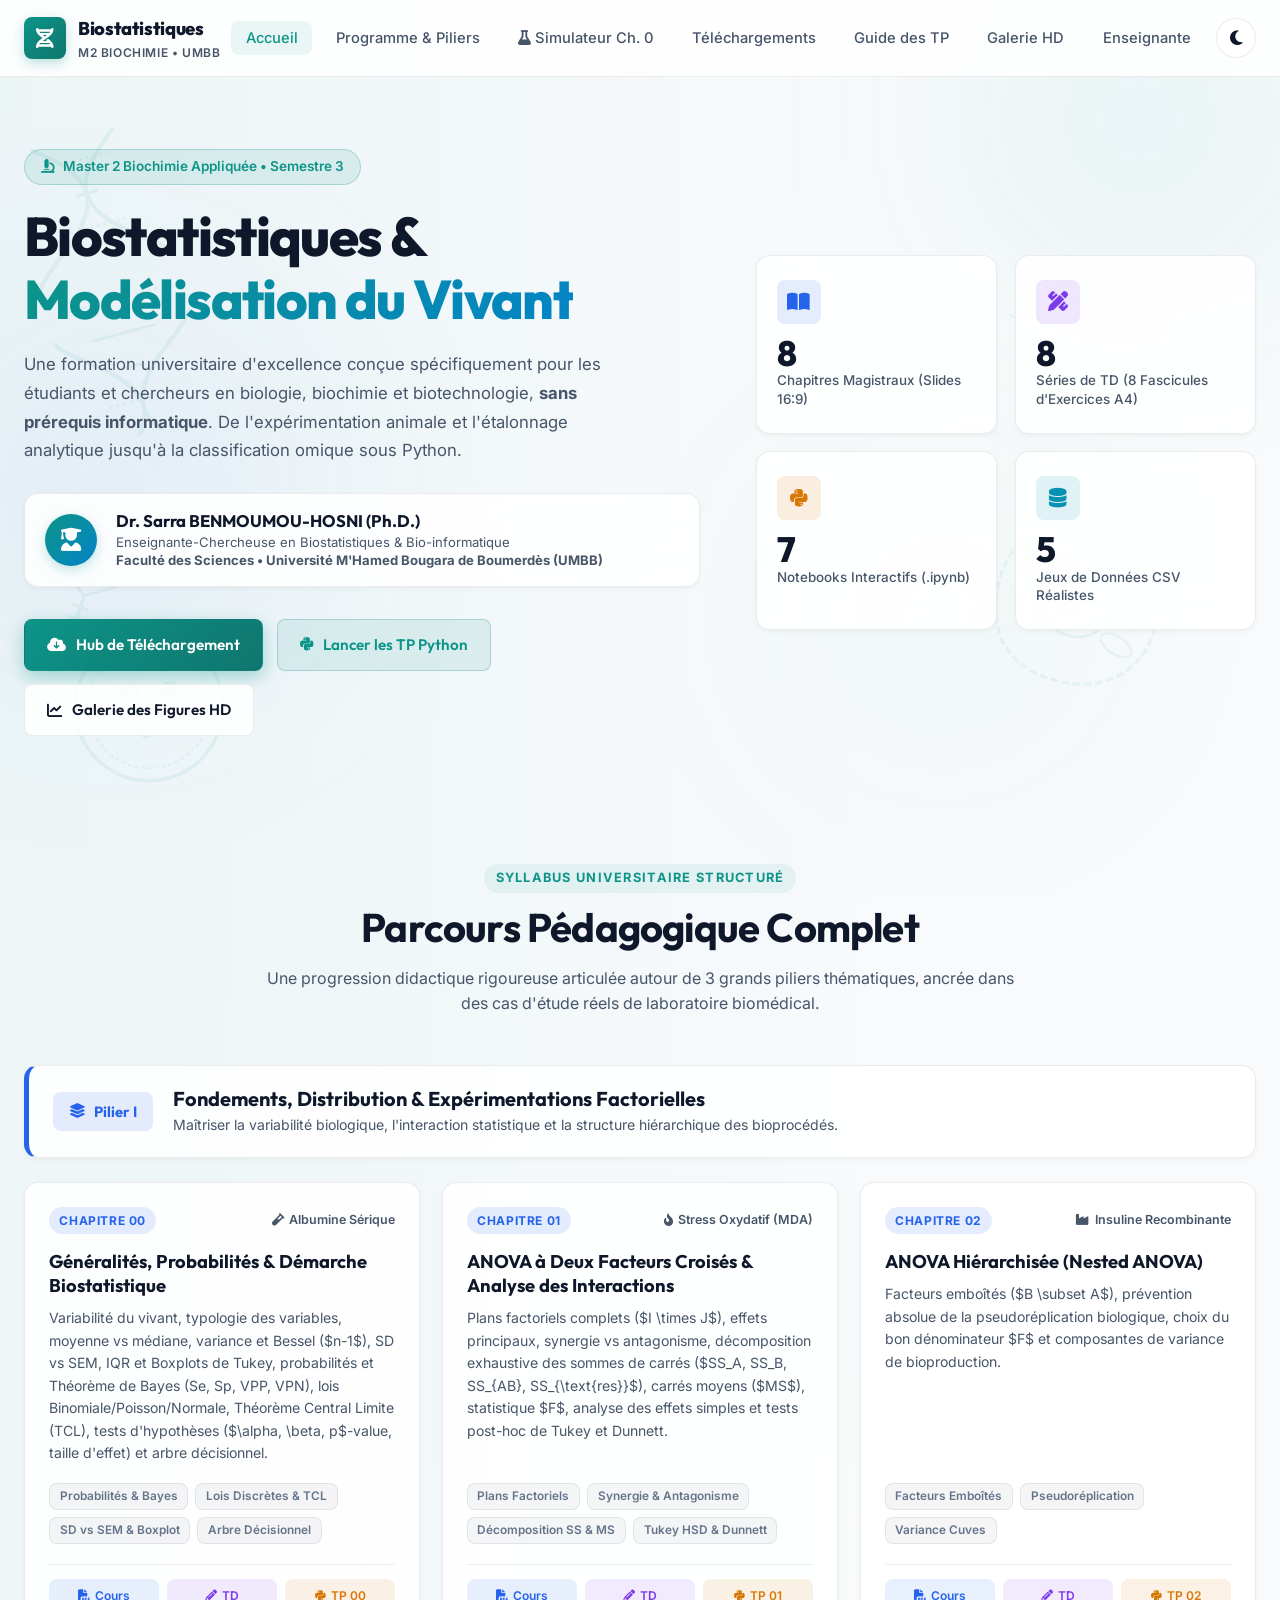
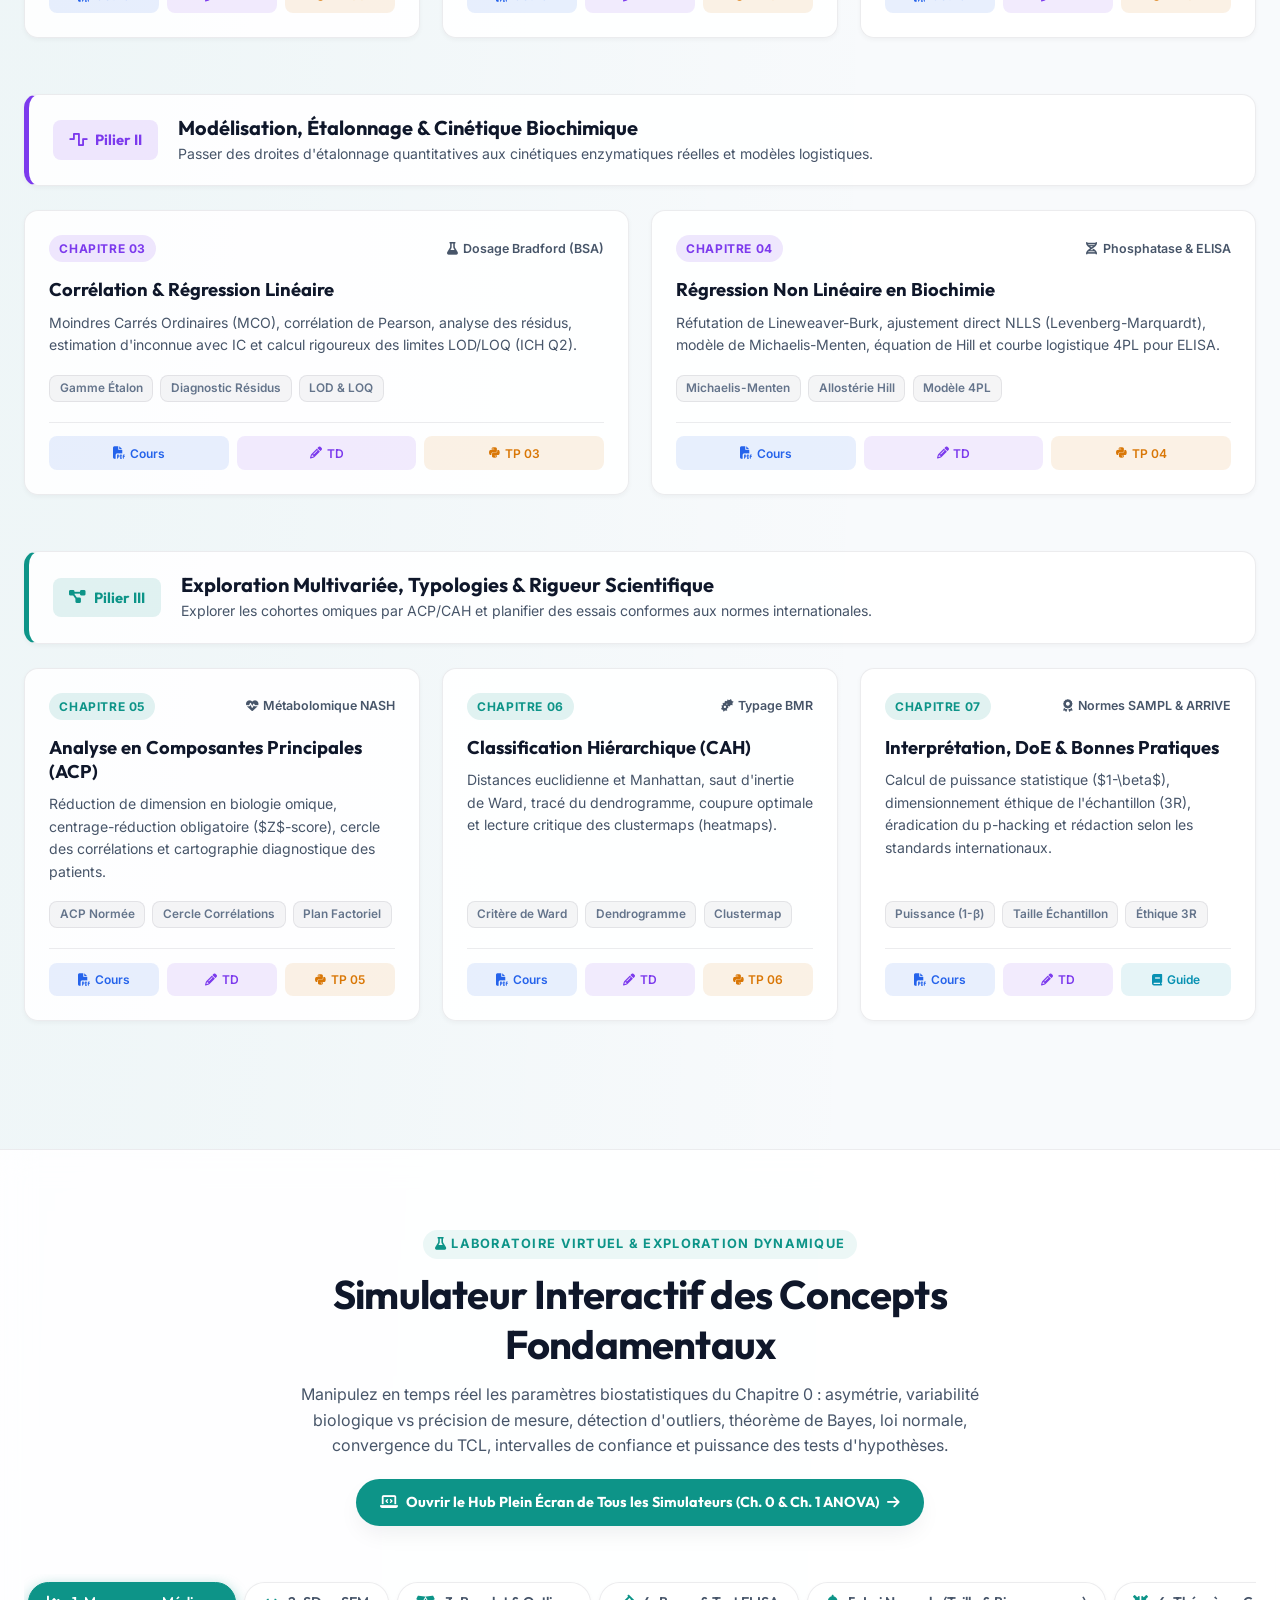
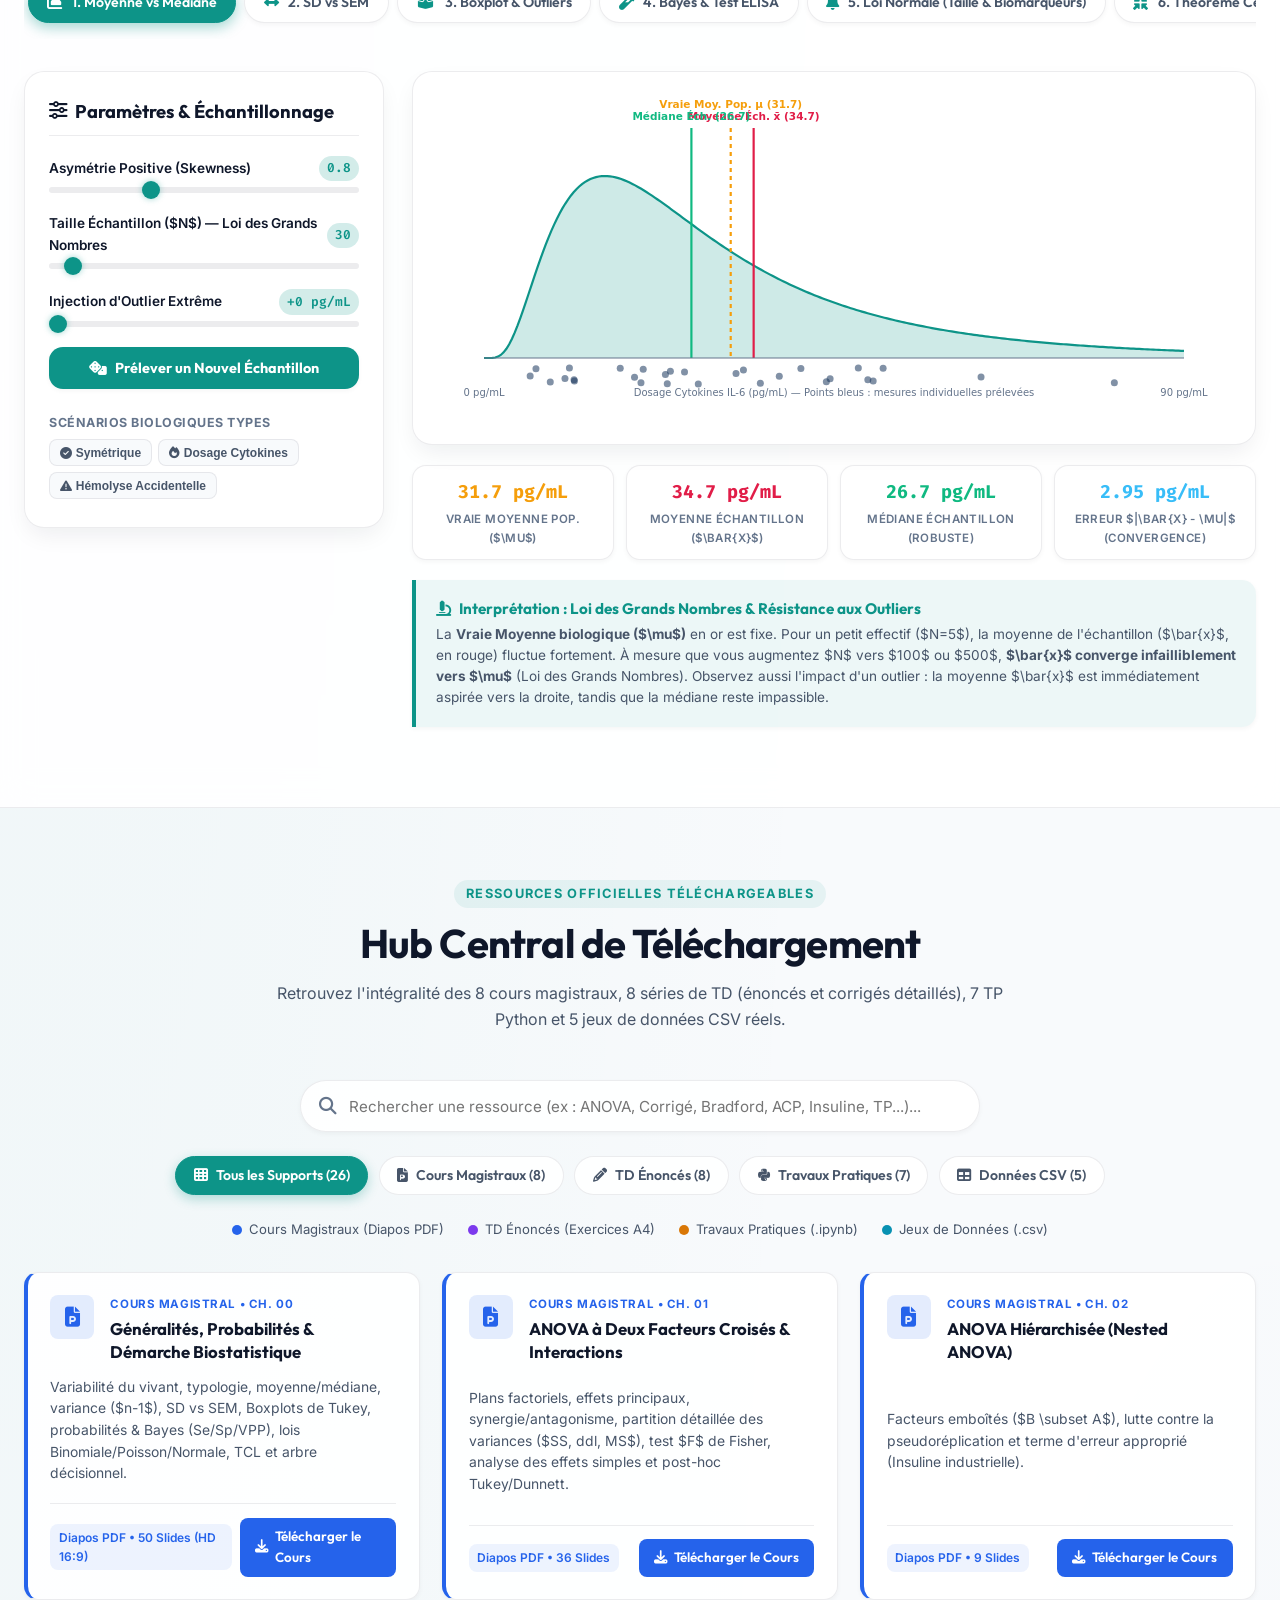
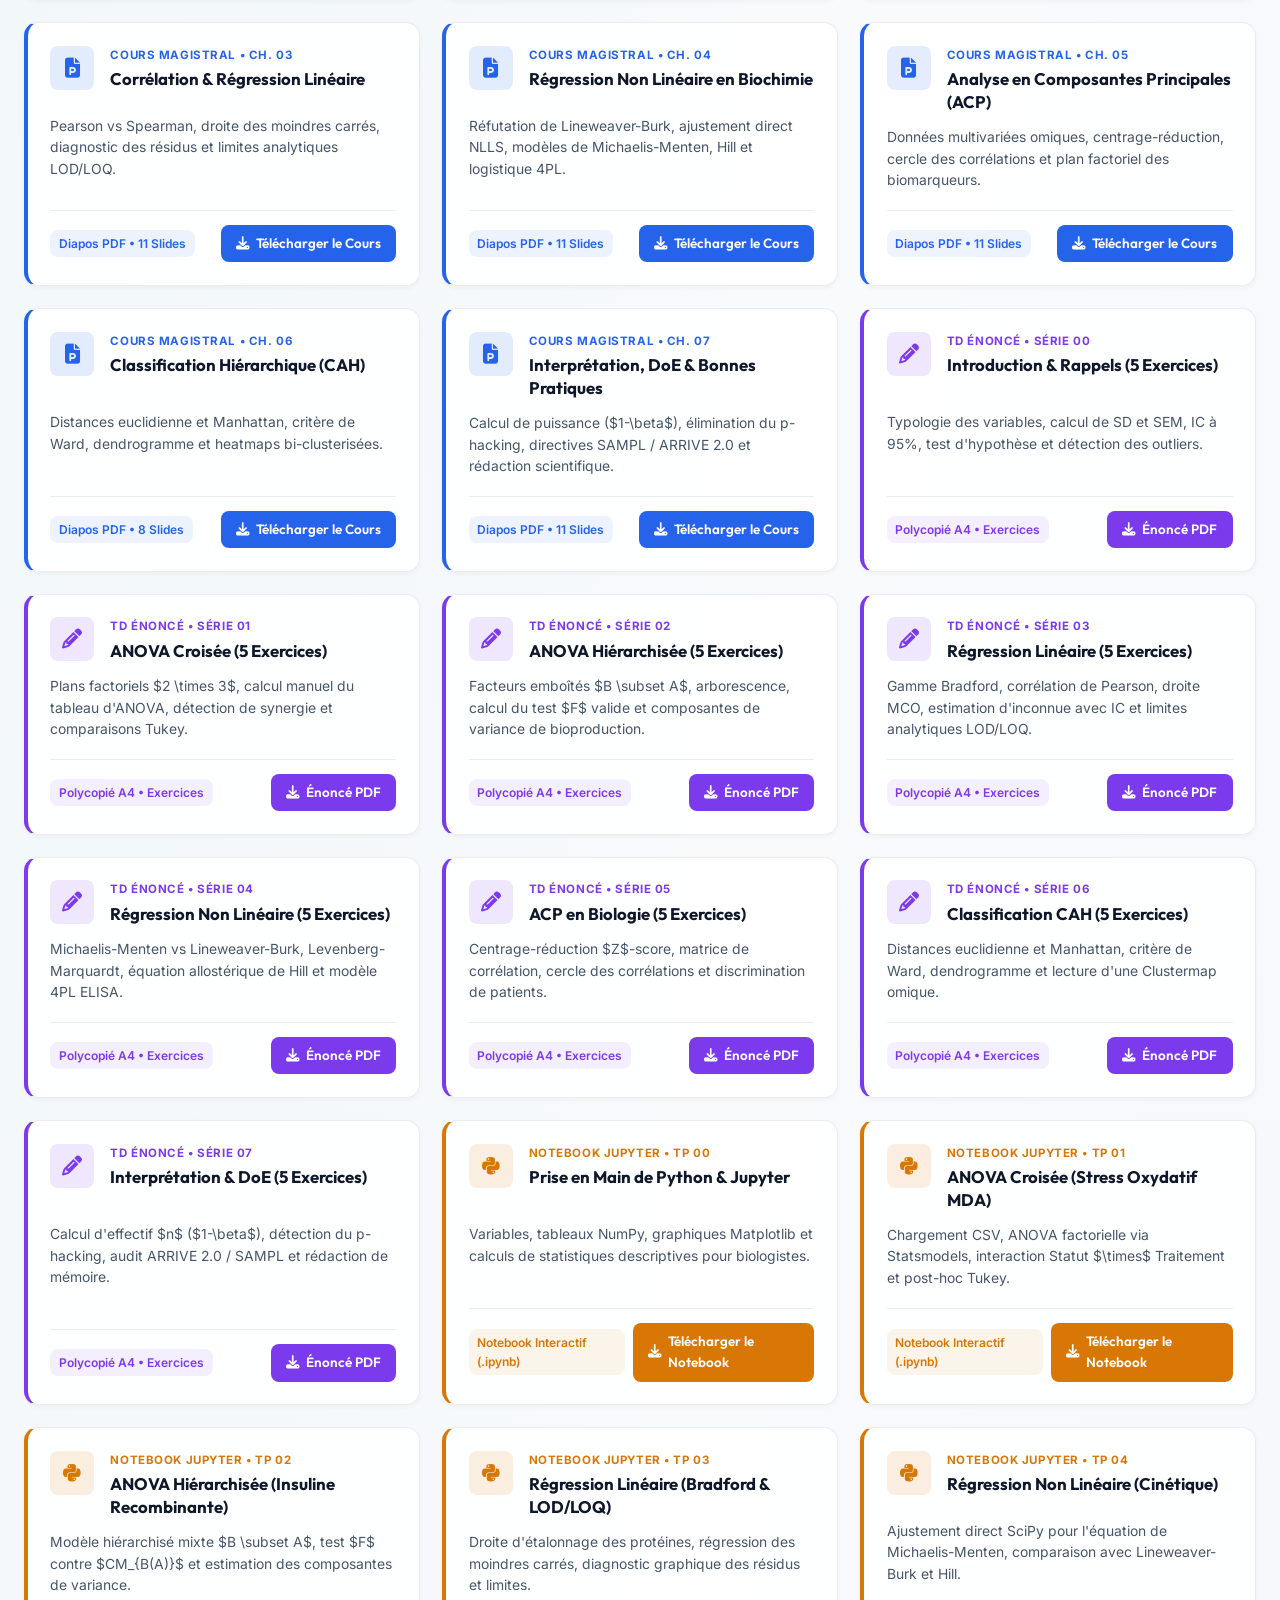
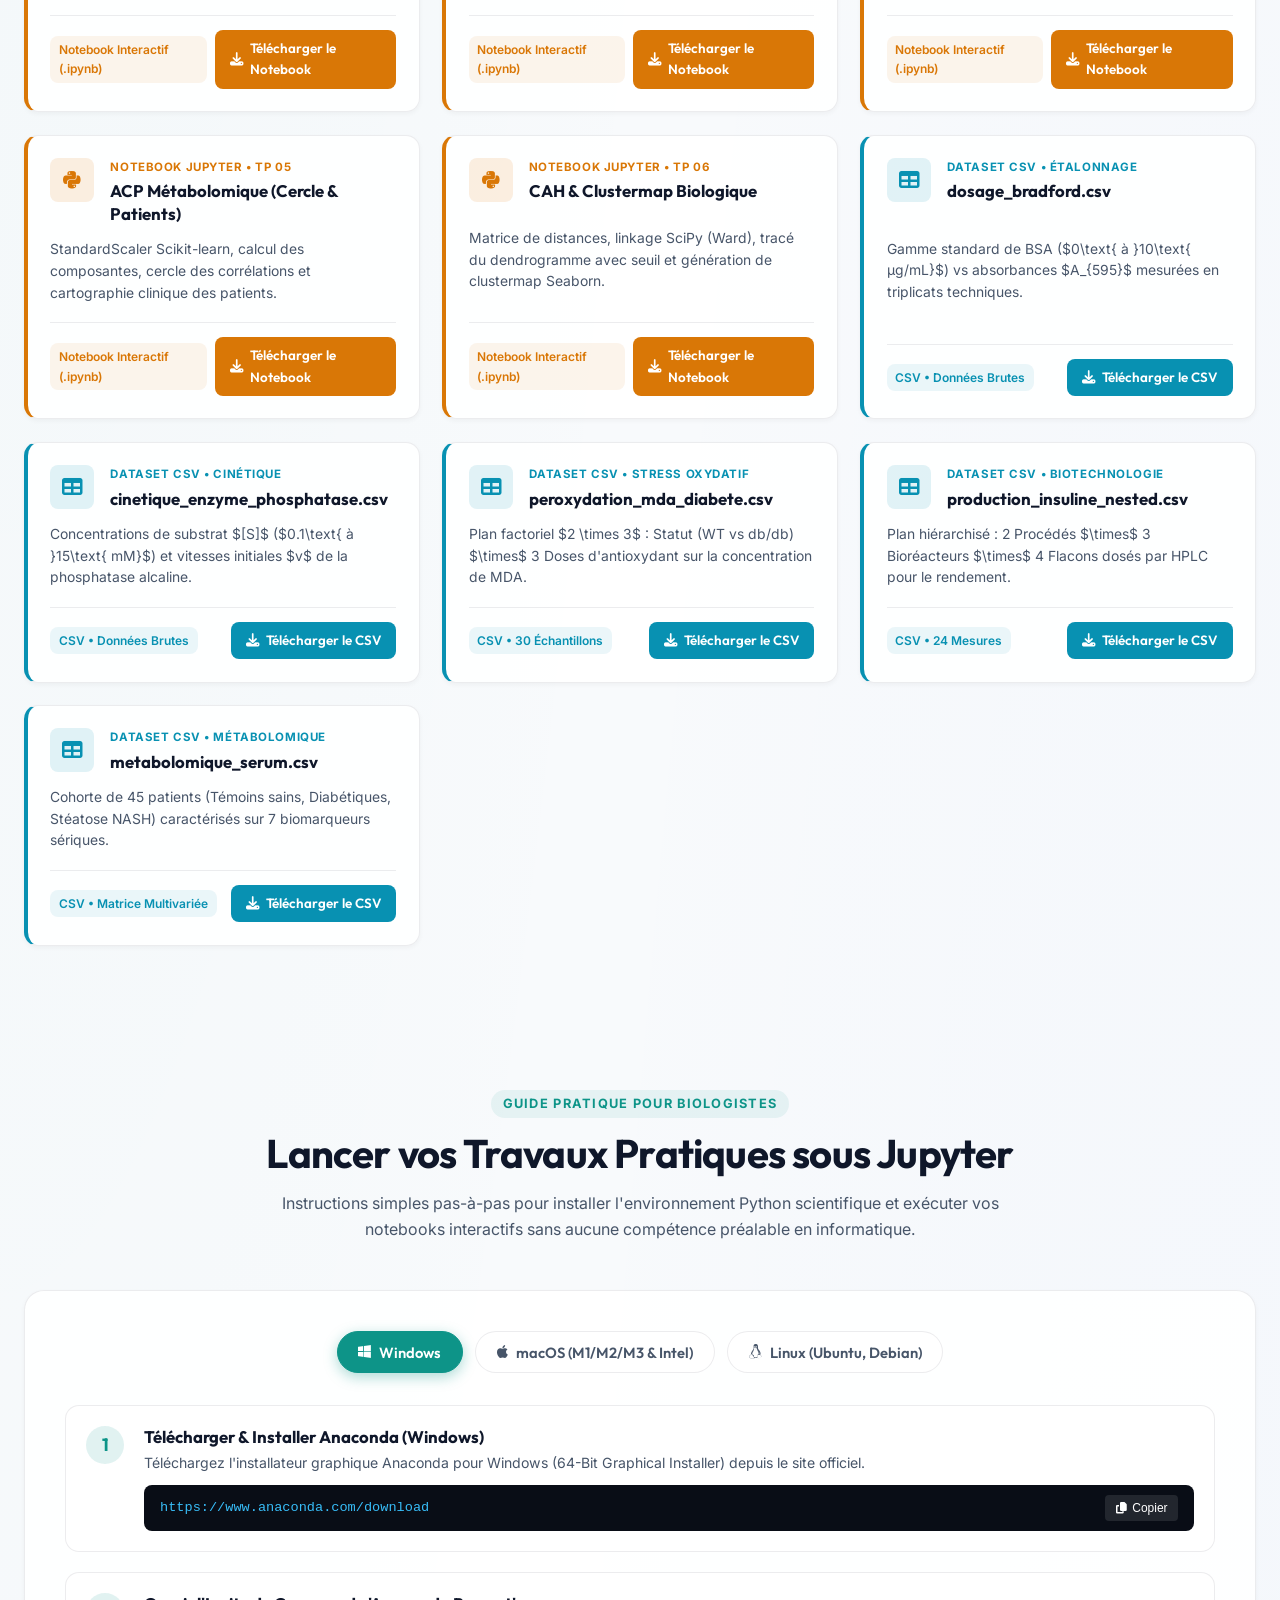
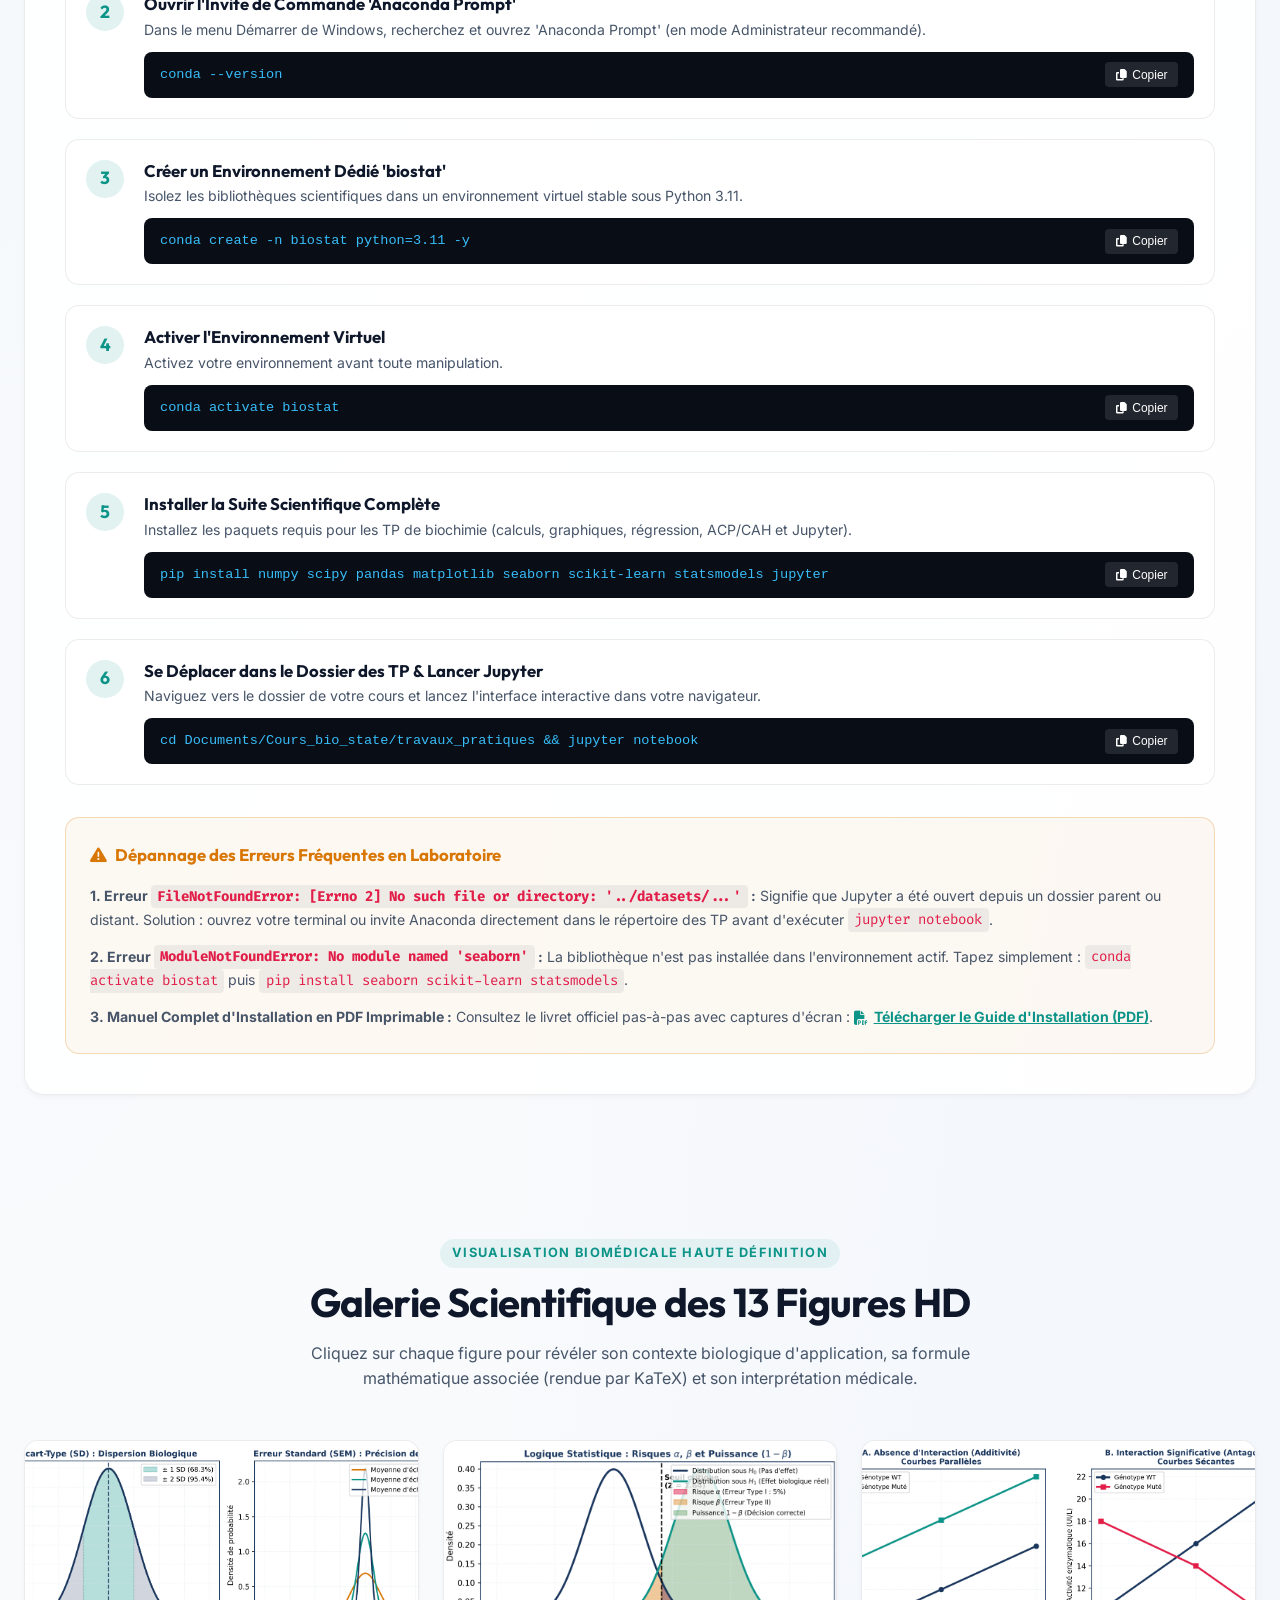
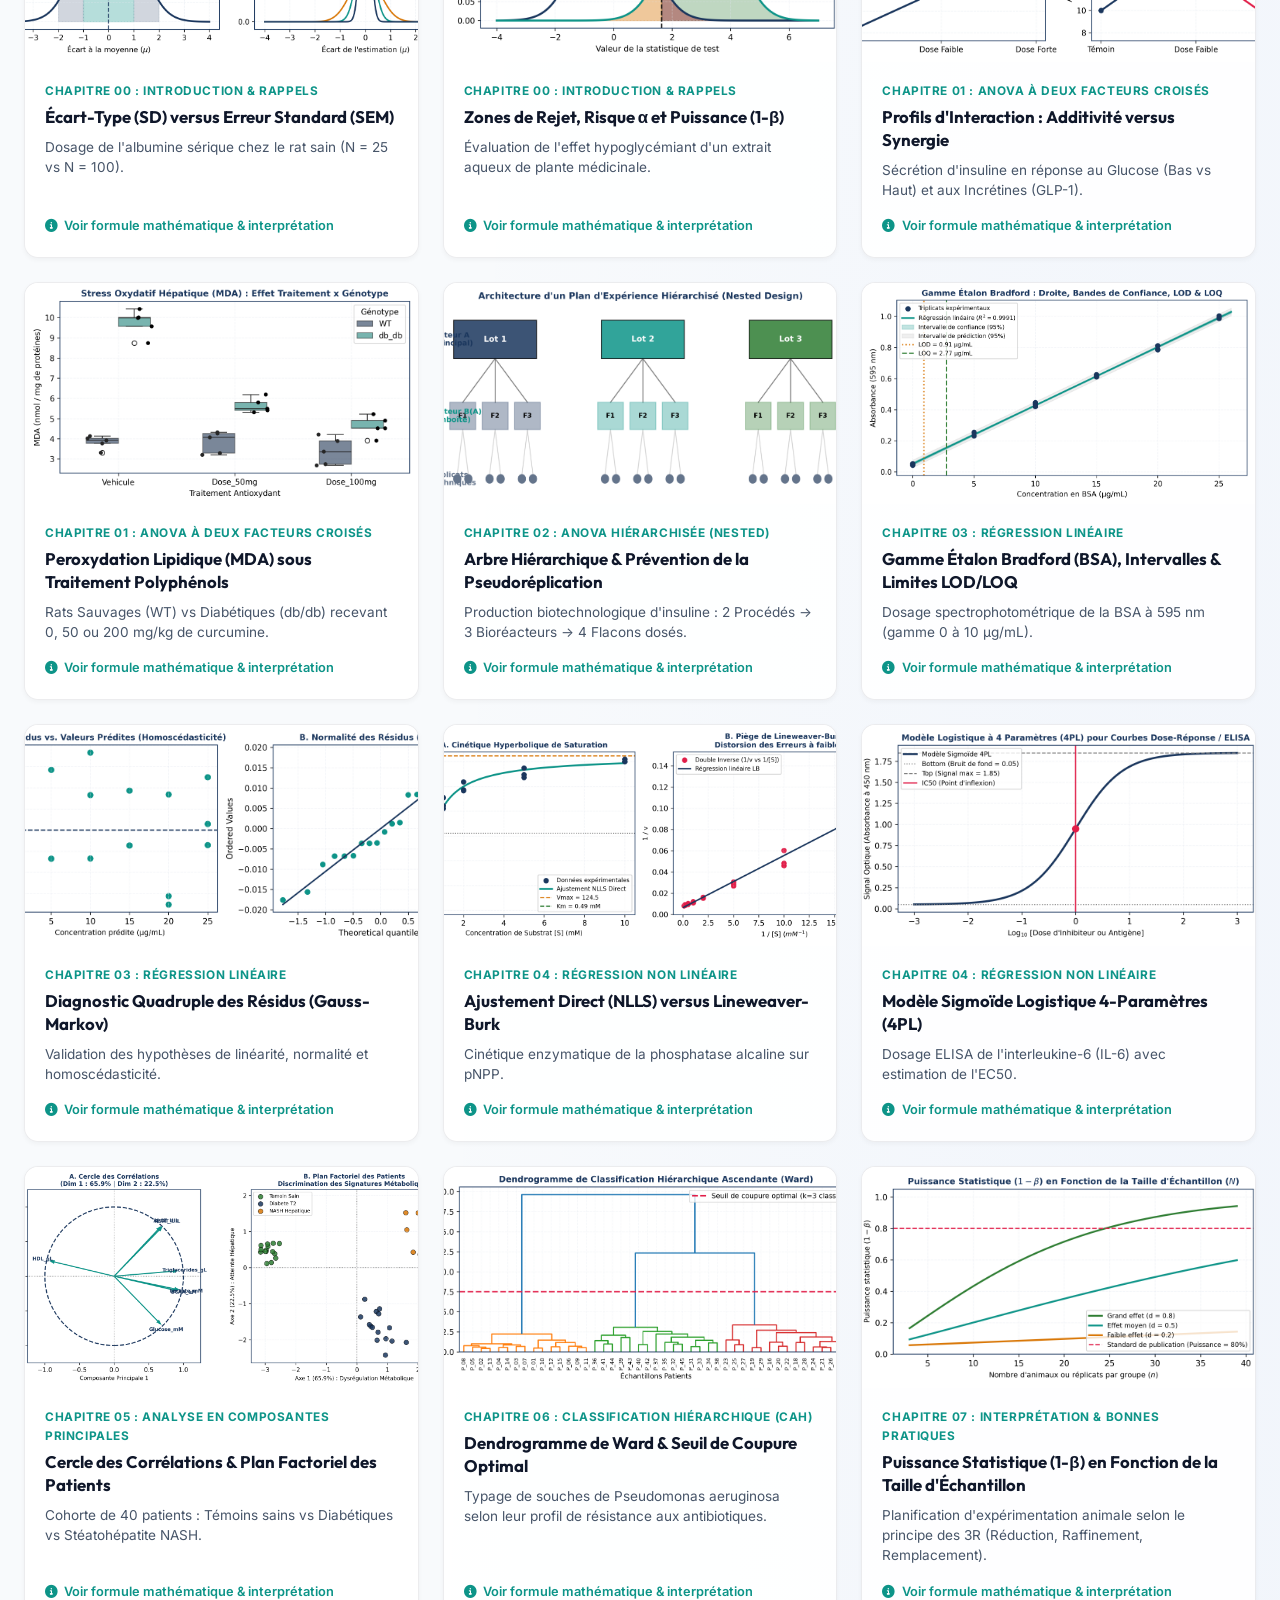
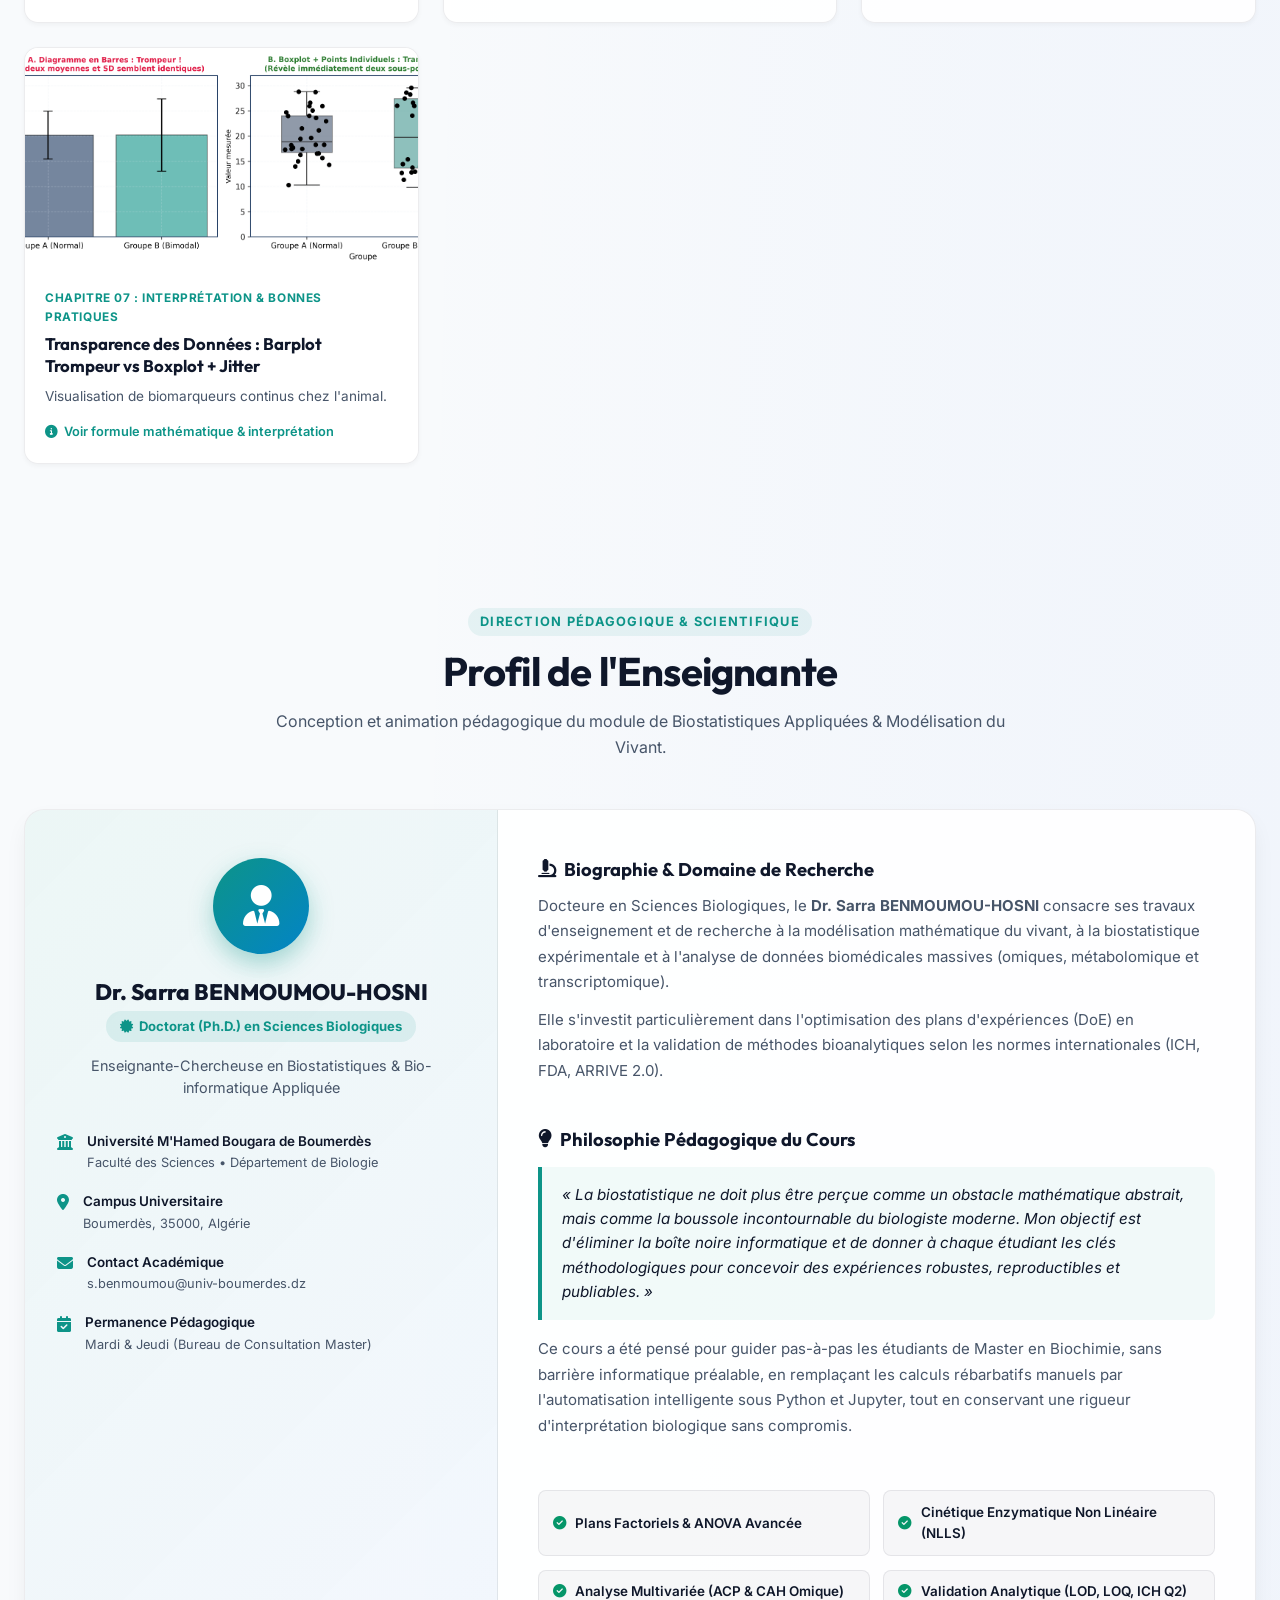
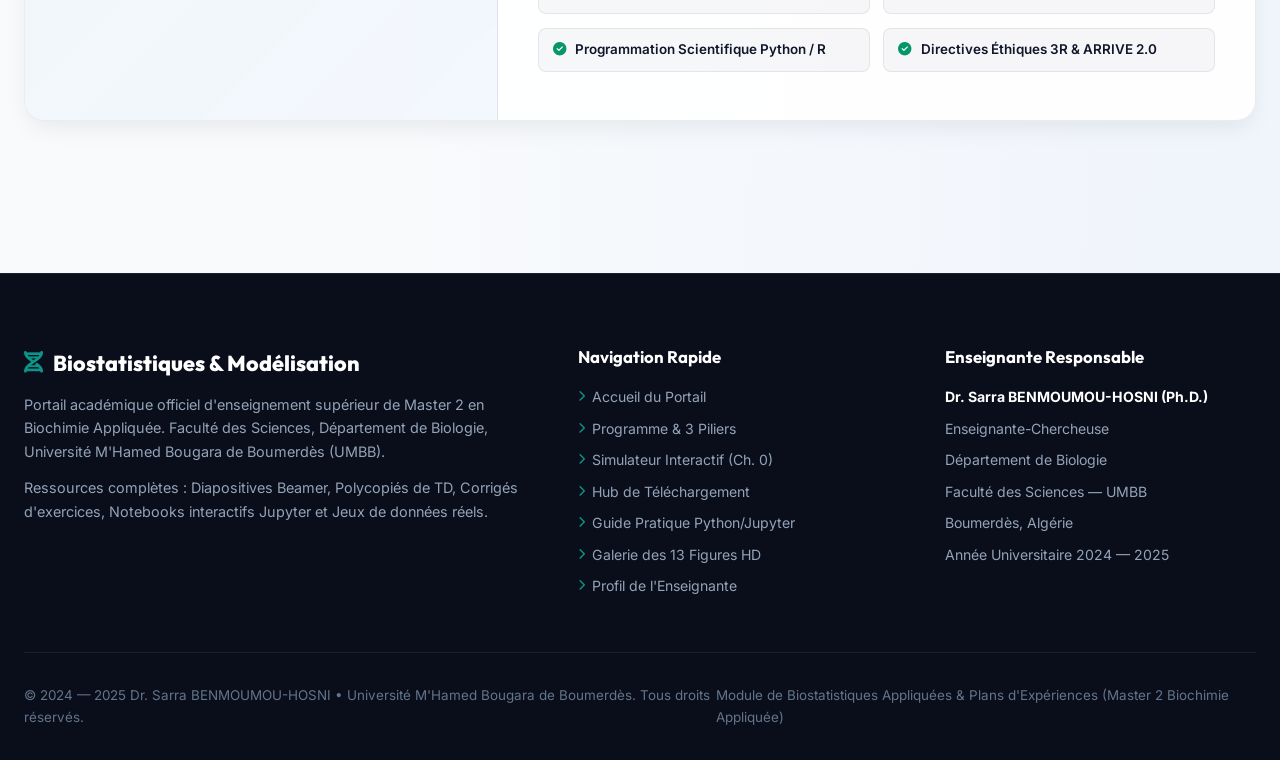
==== commit 8179054e: "Rendu KaTeX auto-render, Hub simulateurs par chapitre (simulateurs.html), enrichissements interactif" ====
--- a/website/index.html
+++ b/website/index.html
@@ -17,6 +17,7 @@
   <!-- KaTeX pour le Rendu Mathématique Typographique Haute Définition -->
   <link rel="stylesheet" href="https://cdn.jsdelivr.net/npm/katex@0.16.9/dist/katex.min.css">
   <script defer src="https://cdn.jsdelivr.net/npm/katex@0.16.9/dist/katex.min.js"></script>
+  <script defer src="https://cdn.jsdelivr.net/npm/katex@0.16.9/dist/contrib/auto-render.min.js"></script>
   
   <!-- Feuille de Style Personnalisée -->
   <link rel="stylesheet" href="style.css">
@@ -456,6 +457,11 @@
         <span class="section-tag"><i class="fas fa-flask"></i> Laboratoire Virtuel & Exploration Dynamique</span>
         <h2 class="section-title">Simulateur Interactif des Concepts Fondamentaux</h2>
         <p class="section-subtitle">Manipulez en temps réel les paramètres biostatistiques du Chapitre 0 : asymétrie, variabilité biologique vs précision de mesure, détection d'outliers, théorème de Bayes, loi normale, convergence du TCL, intervalles de confiance et puissance des tests d'hypothèses.</p>
+        <div style="margin-top: 1.25rem;">
+          <a href="simulateurs.html" class="sim-action-btn" style="display: inline-flex; width: auto; padding: 0.75rem 1.5rem; text-decoration: none; border-radius: var(--radius-full); box-shadow: var(--shadow-md);">
+            <i class="fas fa-laptop-code"></i> Ouvrir le Hub Plein Écran de Tous les Simulateurs (Ch. 0 & Ch. 1 ANOVA) <i class="fas fa-arrow-right"></i>
+          </a>
+        </div>
       </div>
 
       <!-- Barre de Navigation des 8 Onglets Interactifs -->
@@ -473,10 +479,10 @@
           <i class="fas fa-vial"></i> 4. Bayes & Test ELISA
         </button>
         <button class="sim-tab-btn" data-tab="sim-normale">
-          <i class="fas fa-bell"></i> 5. Loi Normale (68-95-99.7)
+          <i class="fas fa-bell"></i> 5. Loi Normale (Taille & Biomarqueurs)
         </button>
         <button class="sim-tab-btn" data-tab="sim-tcl">
-          <i class="fas fa-compress-arrows-alt"></i> 6. Théorème Central Limite
+          <i class="fas fa-compress-arrows-alt"></i> 6. Théorème Central Limite (Animé)
         </button>
         <button class="sim-tab-btn" data-tab="sim-ci">
           <i class="fas fa-tasks"></i> 7. Intervalles de Confiance
@@ -492,7 +498,7 @@
       <div id="sim-skew" class="sim-tab-panel active">
         <div class="sim-grid">
           <div class="sim-controls-card">
-            <h4 class="sim-controls-title"><i class="fas fa-sliders-h"></i> Paramètres de Distribution</h4>
+            <h4 class="sim-controls-title"><i class="fas fa-sliders-h"></i> Paramètres & Échantillonnage</h4>
             
             <div class="sim-control-group">
               <label class="sim-control-label" for="slider-skewness">
@@ -503,12 +509,24 @@
             </div>
 
             <div class="sim-control-group">
+              <label class="sim-control-label" for="slider-sample-n">
+                <span>Taille Échantillon ($N$) — Loi des Grands Nombres</span>
+                <span class="sim-value-badge" id="val-sample-n">30</span>
+              </label>
+              <input type="range" id="slider-sample-n" class="sim-slider" min="5" max="500" step="5" value="30">
+            </div>
+
+            <div class="sim-control-group">
               <label class="sim-control-label" for="slider-outlier">
                 <span>Injection d'Outlier Extrême</span>
                 <span class="sim-value-badge" id="val-outlier">+0 pg/mL</span>
               </label>
               <input type="range" id="slider-outlier" class="sim-slider" min="0" max="80" step="5" value="0">
             </div>
+
+            <button id="btn-resample-skew" class="sim-action-btn">
+              <i class="fas fa-dice"></i> Prélever un Nouvel Échantillon
+            </button>
 
             <div class="sim-presets-group">
               <span class="sim-presets-title">Scénarios Biologiques Types</span>
@@ -527,26 +545,26 @@
             
             <div class="sim-metrics-grid">
               <div class="sim-metric-card">
+                <div class="sim-metric-val" id="metric-pop-mean" style="color: #f59e0b;">--</div>
+                <div class="sim-metric-lbl">Vraie Moyenne Pop. ($\mu$)</div>
+              </div>
+              <div class="sim-metric-card">
                 <div class="sim-metric-val" id="metric-mean" style="color: #e11d48;">--</div>
-                <div class="sim-metric-lbl">Moyenne (Sensible)</div>
+                <div class="sim-metric-lbl">Moyenne Échantillon ($\bar{x}$)</div>
               </div>
               <div class="sim-metric-card">
                 <div class="sim-metric-val" id="metric-median" style="color: #10b981;">--</div>
-                <div class="sim-metric-lbl">Médiane (Robuste)</div>
-              </div>
-              <div class="sim-metric-card">
-                <div class="sim-metric-val" id="metric-mode" style="color: #0d9488;">--</div>
-                <div class="sim-metric-lbl">Mode (Pic)</div>
-              </div>
-              <div class="sim-metric-card">
-                <div class="sim-metric-val" id="metric-diff" style="color: #d97706;">--</div>
-                <div class="sim-metric-lbl">Écart Moyenne - Médiane</div>
+                <div class="sim-metric-lbl">Médiane Échantillon (Robuste)</div>
+              </div>
+              <div class="sim-metric-card">
+                <div class="sim-metric-val" id="metric-sample-err" style="color: #38bdf8;">--</div>
+                <div class="sim-metric-lbl">Erreur $|\bar{x} - \mu|$ (Convergence)</div>
               </div>
             </div>
 
             <div class="sim-insight-card">
-              <h5 class="sim-insight-title"><i class="fas fa-microscope"></i> Interprétation en Laboratoire de Biochimie</h5>
-              <p class="sim-insight-desc">En biochimie et immunologie (ELISA, cytokines sériques IL-6, IgE), les distributions biologiques sont fréquemment asymétriques à droite. Lorsque des valeurs extrêmes surviennent (outliers), <strong>la moyenne arithmétique est violemment tirée vers la droite</strong>, tandis que la médiane demeure parfaitement stable. Présentez toujours la médiane et l'IQR pour les données biomédicales asymétriques.</p>
+              <h5 class="sim-insight-title"><i class="fas fa-microscope"></i> Interprétation : Loi des Grands Nombres & Résistance aux Outliers</h5>
+              <p class="sim-insight-desc">La <strong>Vraie Moyenne biologique ($\mu$)</strong> en or est fixe. Pour un petit effectif ($N=5$), la moyenne de l'échantillon ($\bar{x}$, en rouge) fluctue fortement. À mesure que vous augmentez $N$ vers $100$ ou $500$, <strong>$\bar{x}$ converge infailliblement vers $\mu$</strong> (Loi des Grands Nombres). Observez aussi l'impact d'un outlier : la moyenne $\bar{x}$ est immédiatement aspirée vers la droite, tandis que la médiane reste impassible.</p>
             </div>
           </div>
         </div>
@@ -585,15 +603,15 @@
             <div class="sim-metrics-grid">
               <div class="sim-metric-card">
                 <div class="sim-metric-val" id="metric-sd" style="color: #0d9488;">--</div>
-                <div class="sim-metric-lbl">Écart-Type (SD)</div>
+                <div class="sim-metric-lbl">Écart-Type ($SD$)</div>
               </div>
               <div class="sim-metric-card">
                 <div class="sim-metric-val" id="metric-sem" style="color: #e11d48;">--</div>
-                <div class="sim-metric-lbl">Erreur Standard (SEM)</div>
+                <div class="sim-metric-lbl">Erreur Standard ($SEM$)</div>
               </div>
               <div class="sim-metric-card">
                 <div class="sim-metric-val" id="metric-shrink" style="color: #1a365d;">--</div>
-                <div class="sim-metric-lbl">Facteur de Réduction (1/√N)</div>
+                <div class="sim-metric-lbl">Facteur de Réduction ($1/\sqrt{N}$)</div>
               </div>
             </div>
 
@@ -645,19 +663,19 @@
             <div class="sim-metrics-grid">
               <div class="sim-metric-card">
                 <div class="sim-metric-val" id="metric-q1">--</div>
-                <div class="sim-metric-lbl">Premier Quartile (Q1)</div>
+                <div class="sim-metric-lbl">Premier Quartile ($Q_1$)</div>
               </div>
               <div class="sim-metric-card">
                 <div class="sim-metric-val" id="metric-med" style="color: #e11d48;">--</div>
-                <div class="sim-metric-lbl">Médiane (Q2)</div>
+                <div class="sim-metric-lbl">Médiane ($Q_2$)</div>
               </div>
               <div class="sim-metric-card">
                 <div class="sim-metric-val" id="metric-q3">--</div>
-                <div class="sim-metric-lbl">Troisième Quartile (Q3)</div>
+                <div class="sim-metric-lbl">Troisième Quartile ($Q_3$)</div>
               </div>
               <div class="sim-metric-card">
                 <div class="sim-metric-val" id="metric-iqr" style="color: #0d9488;">--</div>
-                <div class="sim-metric-lbl">Écart Interquartile (IQR)</div>
+                <div class="sim-metric-lbl">Écart Interquartile ($IQR$)</div>
               </div>
               <div class="sim-metric-card">
                 <div class="sim-metric-val" id="metric-outliers-count" style="color: #e11d48;">--</div>
@@ -720,14 +738,17 @@
               <canvas id="canvas-bayes" class="sim-canvas"></canvas>
             </div>
 
+            <!-- Boîte de dérivation mathématique détaillée pas-à-pas -->
+            <div id="bayes-calc-breakdown" class="sim-bayes-formula-card"></div>
+
             <div class="sim-metrics-grid">
               <div class="sim-metric-card">
                 <div class="sim-metric-val" id="metric-vpp" style="color: #0d9488;">--</div>
-                <div class="sim-metric-lbl">Valeur Prédictive Positive (VPP)</div>
+                <div class="sim-metric-lbl">Valeur Prédictive Positive ($VPP$)</div>
               </div>
               <div class="sim-metric-card">
                 <div class="sim-metric-val" id="metric-vpn" style="color: #10b981;">--</div>
-                <div class="sim-metric-lbl">Valeur Prédictive Négative (VPN)</div>
+                <div class="sim-metric-lbl">Valeur Prédictive Négative ($VPN$)</div>
               </div>
               <div class="sim-metric-card">
                 <div class="sim-metric-val" id="metric-fp-ratio" style="color: #e11d48;">--</div>
@@ -737,14 +758,14 @@
 
             <div class="sim-insight-card">
               <h5 class="sim-insight-title"><i class="fas fa-microscope"></i> Le Paradoxe des Faux Positifs en Dépistage de Masse</h5>
-              <p class="sim-insight-desc">Même avec un test ELISA présentant une sensibilité exceptionnelle de 99% et une spécificité de 95%, si la pathologie est rare dans la population générale ($P(M)=1\%$), <strong>la probabilité qu'un sujet testé positif soit réellement malade (VPP) n'est que d'environ 16%</strong> ! Les faux positifs sont plus nombreux que les vrais positifs. C'est la raison pour laquelle un test de confirmation (Western Blot, RT-qPCR) est toujours obligatoire en clinique.</p>
+              <p class="sim-insight-desc">Même avec un test ELISA présentant une sensibilité exceptionnelle de 99% et une spécificité de 95%, si la pathologie est rare dans la population générale ($P(M)=1\%$), <strong>la probabilité qu'un sujet testé positif soit réellement malade ($VPP$) n'est que d'environ 16%</strong> ! Les faux positifs sont plus nombreux que les vrais positifs. C'est la raison pour laquelle un test de confirmation (Western Blot, RT-qPCR) est toujours obligatoire en clinique.</p>
             </div>
           </div>
         </div>
       </div>
 
       <!-- ================================================================
-           PANNEAU 5 : Loi Normale (Règle 68-95-99.7%)
+           PANNEAU 5 : Loi Normale (Règle 68-95-99.7% & Biomarqueurs Réels)
            ================================================================ -->
       <div id="sim-normale" class="sim-tab-panel">
         <div class="sim-grid">
@@ -752,19 +773,30 @@
             <h4 class="sim-controls-title"><i class="fas fa-sliders-h"></i> Paramètres de Gauss</h4>
 
             <div class="sim-control-group">
+              <label class="sim-control-label" for="select-norm-biomarker">Paramètre Biologique Réel</label>
+              <select id="select-norm-biomarker" class="sim-select">
+                <option value="height_m">Taille Adulte Hommes (μ = 175 cm, σ = 7.0 cm)</option>
+                <option value="height_f">Taille Adulte Femmes (μ = 163 cm, σ = 6.5 cm)</option>
+                <option value="albumin">Albuminémie Sérique (μ = 42.0 g/L, σ = 3.5 g/L)</option>
+                <option value="glucose">Glycémie à Jeun (μ = 0.95 g/L, σ = 0.08 g/L)</option>
+                <option value="custom">Paramètre Personnalisé</option>
+              </select>
+            </div>
+
+            <div class="sim-control-group">
               <label class="sim-control-label" for="slider-norm-mu">
-                <span>Moyenne Théorique ($\mu$)</span>
-                <span class="sim-value-badge" id="val-norm-mu">100</span>
+                <span>Moyenne ($\mu$)</span>
+                <span class="sim-value-badge" id="val-norm-mu">175 cm</span>
               </label>
-              <input type="range" id="slider-norm-mu" class="sim-slider" min="50" max="150" step="5" value="100">
+              <input type="range" id="slider-norm-mu" class="sim-slider" min="140" max="210" step="1" value="175">
             </div>
 
             <div class="sim-control-group">
               <label class="sim-control-label" for="slider-norm-sig">
                 <span>Écart-Type ($\sigma$)</span>
-                <span class="sim-value-badge" id="val-norm-sig">15</span>
+                <span class="sim-value-badge" id="val-norm-sig">7.0 cm</span>
               </label>
-              <input type="range" id="slider-norm-sig" class="sim-slider" min="5" max="30" step="1" value="15">
+              <input type="range" id="slider-norm-sig" class="sim-slider" min="2" max="25" step="0.5" value="7">
             </div>
 
             <div class="sim-presets-group">
@@ -798,29 +830,29 @@
               </div>
               <div class="sim-metric-card">
                 <div class="sim-metric-val" id="metric-interval" style="color: #1a365d;">--</div>
-                <div class="sim-metric-lbl">Intervalle Numérique $[\mu \pm k\sigma]$</div>
+                <div class="sim-metric-lbl">Intervalle $[\mu \pm k\sigma]$ en Unités Réelles</div>
               </div>
             </div>
 
             <div class="sim-insight-card">
-              <h5 class="sim-insight-title"><i class="fas fa-microscope"></i> Définition des Intervalles de Référence Biologiques</h5>
-              <p class="sim-insight-desc">En biologie médicale, la quasi-totalité des valeurs usuelles (glycémie, urée, cholestérol sérique) est calibrée sur l'intervalle bilatéral à 95% d'une population de donneurs sains : $[\mu - 1.96\sigma \; ; \; \mu + 1.96\sigma]$. Par définition mathématique, <strong>5% des sujets parfaitement sains</strong> se situeront naturellement en dehors de ces bornes de référence.</p>
+              <h5 class="sim-insight-title"><i class="fas fa-microscope"></i> Que Signifient Concrètement $\mu$ et $\sigma$ en Biologie ?</h5>
+              <p class="sim-insight-desc"><strong>La moyenne $\mu$</strong> représente la taille ou la concentration la plus fréquente au sein de la population saine. <strong>L'écart-type $\sigma$</strong> quantifie l'amplitude de dispersion naturelle : pour une taille moyenne de 175 cm avec $\sigma = 7\,\text{cm}$, 95% des adultes mesurent entre 161.3 cm et 188.7 cm ($175 \pm 1.96 \times 7$). C'est cette règle exacte qui définit les intervalles de référence du laboratoire médical.</p>
             </div>
           </div>
         </div>
       </div>
 
       <!-- ================================================================
-           PANNEAU 6 : Théorème Central Limite (TCL)
+           PANNEAU 6 : Théorème Central Limite (TCL) Ultra-Visuel & Animé
            ================================================================ -->
       <div id="sim-tcl" class="sim-tab-panel">
         <div class="sim-grid">
           <div class="sim-controls-card">
-            <h4 class="sim-controls-title"><i class="fas fa-sliders-h"></i> Paramètres du TCL</h4>
+            <h4 class="sim-controls-title"><i class="fas fa-sliders-h"></i> Contrôles de Simulation</h4>
 
             <div class="sim-control-group">
               <label class="sim-control-label" for="select-tcl-dist">Distribution Parentale</label>
-              <select id="select-tcl-dist" style="padding: 0.5rem; border-radius: var(--radius-sm); border: 1px solid var(--border-color); background: var(--bg-primary); color: var(--text-main); font-family: inherit;">
+              <select id="select-tcl-dist" class="sim-select">
                 <option value="exp">Exponentielle (Fortement Asymétrique)</option>
                 <option value="uniform">Uniforme (Plate [0 ; 10])</option>
                 <option value="bimodal">Bimodale (Mélange de 2 Populations)</option>
@@ -832,33 +864,43 @@
                 <span>Taille de chaque Échantillon ($n$)</span>
                 <span class="sim-value-badge" id="val-tcl-n">30</span>
               </label>
-              <input type="range" id="slider-tcl-n" class="sim-slider" min="1" max="100" step="1" value="30">
-            </div>
-
-            <button id="btn-run-tcl" class="sim-action-btn">
-              <i class="fas fa-play"></i> Simuler 2000 Échantillons
-            </button>
+              <input type="range" id="slider-tcl-n" class="sim-slider" min="2" max="100" step="1" value="30">
+            </div>
+
+            <div style="display: flex; gap: 0.4rem; flex-wrap: wrap;">
+              <button id="btn-step-tcl" class="sim-preset-btn" style="flex: 1;"><i class="fas fa-step-forward"></i> +1 Échantillon</button>
+              <button id="btn-anim-tcl" class="sim-preset-btn" style="flex: 1;"><i class="fas fa-play"></i> Animation Continue</button>
+            </div>
+
+            <div style="display: flex; gap: 0.4rem; margin-top: 0.25rem;">
+              <button id="btn-run-tcl" class="sim-action-btn" style="flex: 2;"><i class="fas fa-bolt"></i> Simuler 2 000</button>
+              <button id="btn-reset-tcl" class="sim-preset-btn" style="flex: 1;"><i class="fas fa-redo"></i> Reset</button>
+            </div>
           </div>
 
           <div class="sim-display-area">
             <div class="sim-canvas-wrapper">
-              <canvas id="canvas-tcl" class="sim-canvas"></canvas>
+              <canvas id="canvas-tcl" class="sim-canvas" style="height: 380px;"></canvas>
             </div>
 
             <div class="sim-metrics-grid">
+              <div class="sim-metric-card">
+                <div class="sim-metric-val" id="metric-tcl-k" style="color: #38bdf8;">--</div>
+                <div class="sim-metric-lbl">Échantillons Accumulés ($K$)</div>
+              </div>
               <div class="sim-metric-card">
                 <div class="sim-metric-val" id="metric-tcl-mean" style="color: #0d9488;">--</div>
                 <div class="sim-metric-lbl">Moyenne des Moyennes ($\bar{X}$)</div>
               </div>
               <div class="sim-metric-card">
                 <div class="sim-metric-val" id="metric-tcl-sd" style="color: #e11d48;">--</div>
-                <div class="sim-metric-lbl">Écart-Type des Moyennes ($\approx \sigma/\sqrt{n}$)</div>
+                <div class="sim-metric-lbl">Écart-Type ($S_{\bar{X}} \approx \sigma/\sqrt{n}$)</div>
               </div>
             </div>
 
             <div class="sim-insight-card">
-              <h5 class="sim-insight-title"><i class="fas fa-microscope"></i> La Magie du Théorème Central Limite pour le Biologiste</h5>
-              <p class="sim-insight-desc">Le TCL garantit que <strong>la somme ou la moyenne de $n$ variables aléatoires indépendantes tend vers une loi normale</strong>, quelle que soit la forme de la distribution d'origine (même si la variable biologique brute est exponentielle ou bimodale !). Dès que $n \ge 30$, l'histogramme des moyennes prend une forme de cloche de Gauss parfaite. C'est ce pilier fondamental qui légitime l'usage des tests paramétriques ($t$ de Student, ANOVA).</p>
+              <h5 class="sim-insight-title"><i class="fas fa-microscope"></i> La Magie Visuelle du Théorème Central Limite</h5>
+              <p class="sim-insight-desc">En haut, observez la population d'origine (très asymétrique ou bimodale). En bas, observez les moyennes d'échantillons qui tombent et s'empilent. <strong>Même si les données brutes ne sont absolument pas normales, la distribution des moyennes d'échantillon devient une cloche de Gauss parfaite</strong> dès que $n \ge 30$. C'est ce principe qui autorise l'usage des tests paramétriques ($t$ de Student, ANOVA) en biologie.</p>
             </div>
           </div>
         </div>
@@ -931,7 +973,7 @@
 
             <div class="sim-control-group">
               <label class="sim-control-label" for="select-alpha">Seuil de Signification ($\alpha$)</label>
-              <select id="select-alpha" style="padding: 0.5rem; border-radius: var(--radius-sm); border: 1px solid var(--border-color); background: var(--bg-primary); color: var(--text-main); font-family: inherit;">
+              <select id="select-alpha" class="sim-select">
                 <option value="0.05">$\alpha = 0.05$ (5% - Standard)</option>
                 <option value="0.01">$\alpha = 0.01$ (1% - Conservateur)</option>
               </select>
--- a/website/style.css
+++ b/website/style.css
@@ -2343,3 +2343,95 @@
   color: var(--text-muted);
 }
 
+/* Sélecteur personnalisé */
+.sim-select {
+  width: 100%;
+  padding: 0.55rem 0.75rem;
+  background: var(--bg-primary);
+  border: 1px solid var(--border-color);
+  border-radius: var(--radius-md);
+  color: var(--text-main);
+  font-family: inherit;
+  font-size: 0.85rem;
+  font-weight: 500;
+  cursor: pointer;
+  transition: var(--transition);
+}
+
+.sim-select:focus {
+  outline: none;
+  border-color: var(--accent-teal);
+  box-shadow: 0 0 0 3px var(--accent-teal-glow);
+}
+
+/* Boîte de Dérivation Mathématique Bayes (KaTeX) */
+.sim-bayes-formula-card {
+  background: var(--bg-secondary);
+  border: 1px solid var(--border-color);
+  border-radius: var(--radius-md);
+  padding: 1.25rem 1.5rem;
+  box-shadow: var(--shadow-sm);
+  overflow-x: auto;
+}
+
+.bayes-math-step {
+  display: flex;
+  flex-direction: column;
+  gap: 0.35rem;
+}
+
+/* Barre de bascule de Chapitre (Hub des Simulateurs) */
+.chapter-nav-hub {
+  display: flex;
+  gap: 0.75rem;
+  padding: 0.5rem;
+  margin-bottom: 2rem;
+  background: var(--bg-card);
+  border: 1px solid var(--border-color);
+  border-radius: var(--radius-lg);
+  backdrop-filter: var(--glass-blur);
+  overflow-x: auto;
+}
+
+.chapter-hub-btn {
+  display: inline-flex;
+  align-items: center;
+  gap: 0.6rem;
+  padding: 0.75rem 1.25rem;
+  background: transparent;
+  border: 1px solid transparent;
+  border-radius: var(--radius-md);
+  color: var(--text-muted);
+  font-family: 'Outfit', sans-serif;
+  font-size: 0.92rem;
+  font-weight: 700;
+  cursor: pointer;
+  white-space: nowrap;
+  transition: var(--transition);
+}
+
+.chapter-hub-btn:hover {
+  background: var(--bg-secondary);
+  color: var(--text-main);
+}
+
+.chapter-hub-btn.active {
+  background: var(--accent-teal);
+  color: #ffffff;
+  box-shadow: 0 4px 14px rgba(13, 148, 136, 0.35);
+}
+
+.chapter-hub-btn .badge-status {
+  font-size: 0.7rem;
+  padding: 0.15rem 0.45rem;
+  border-radius: var(--radius-full);
+  background: rgba(255, 255, 255, 0.2);
+  color: #ffffff;
+}
+
+.chapter-hub-btn:not(.active) .badge-status {
+  background: var(--border-color);
+  color: var(--text-dim);
+}
+
+
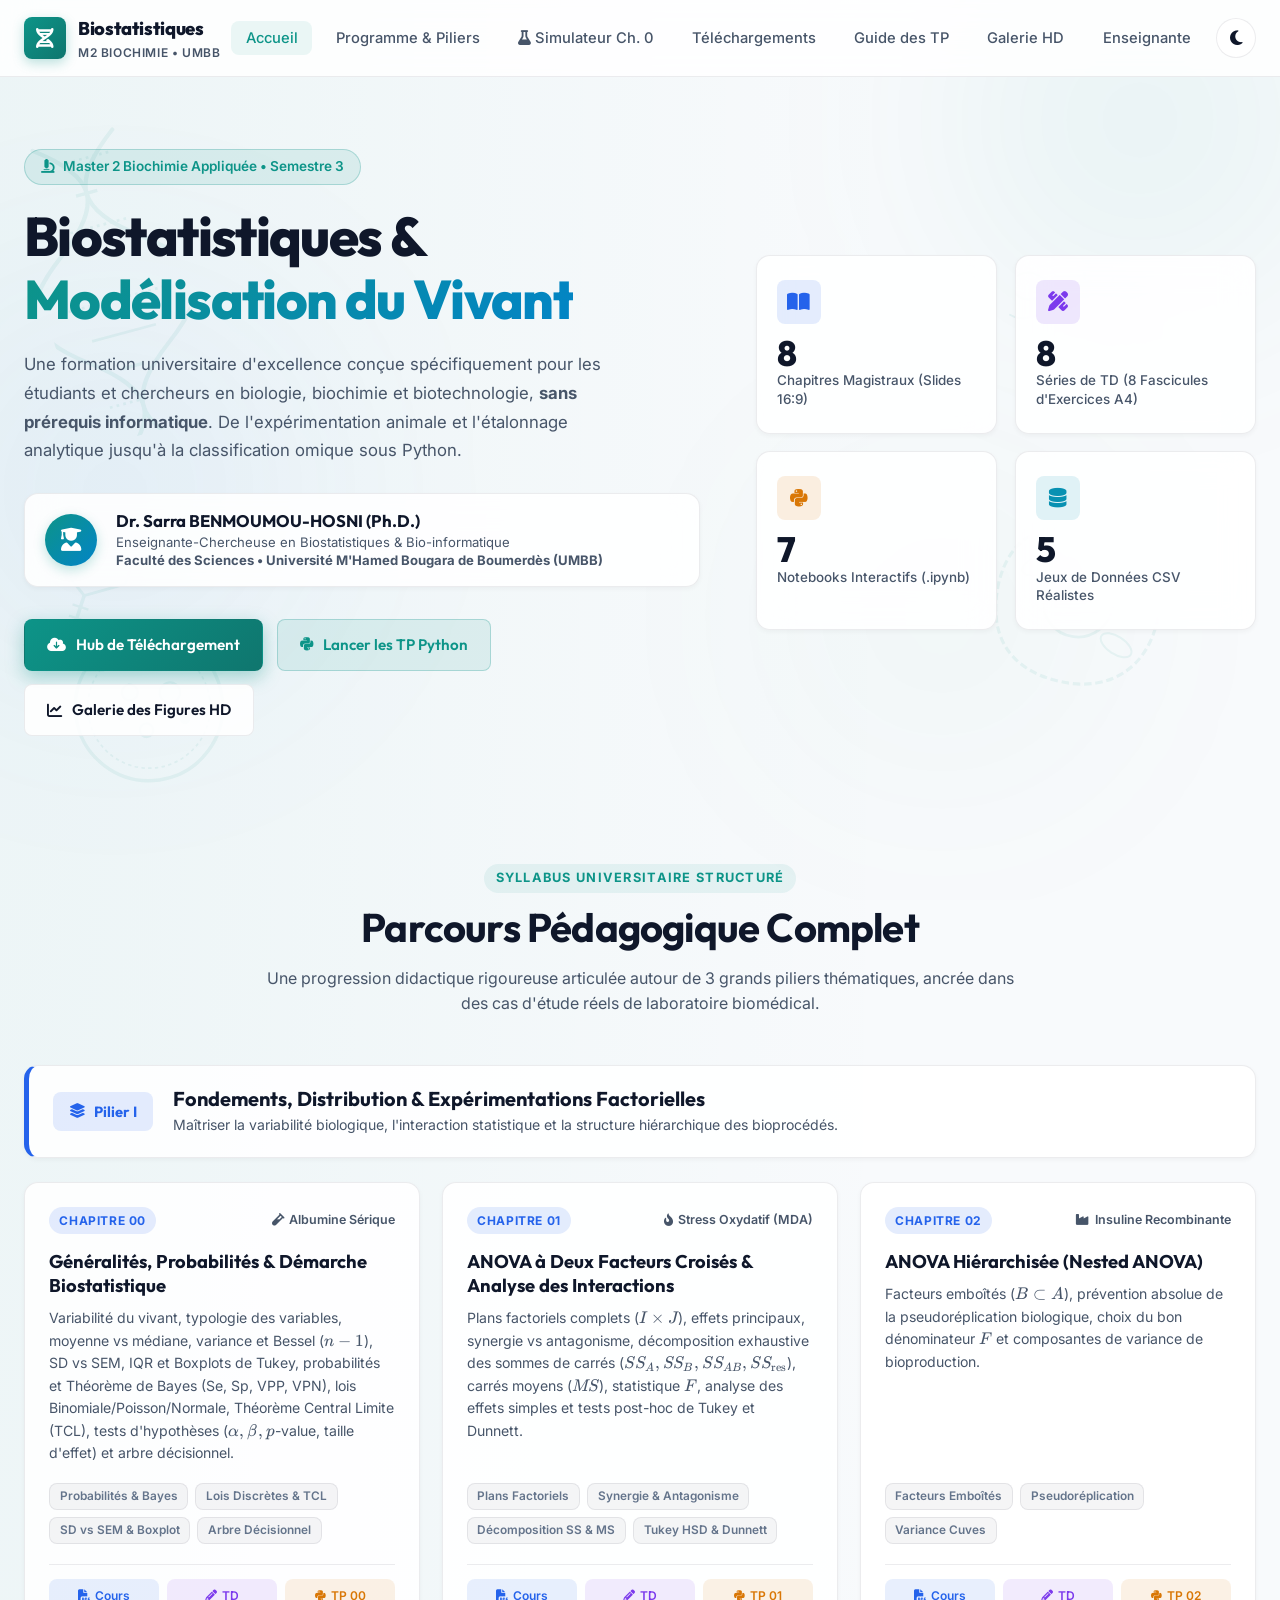
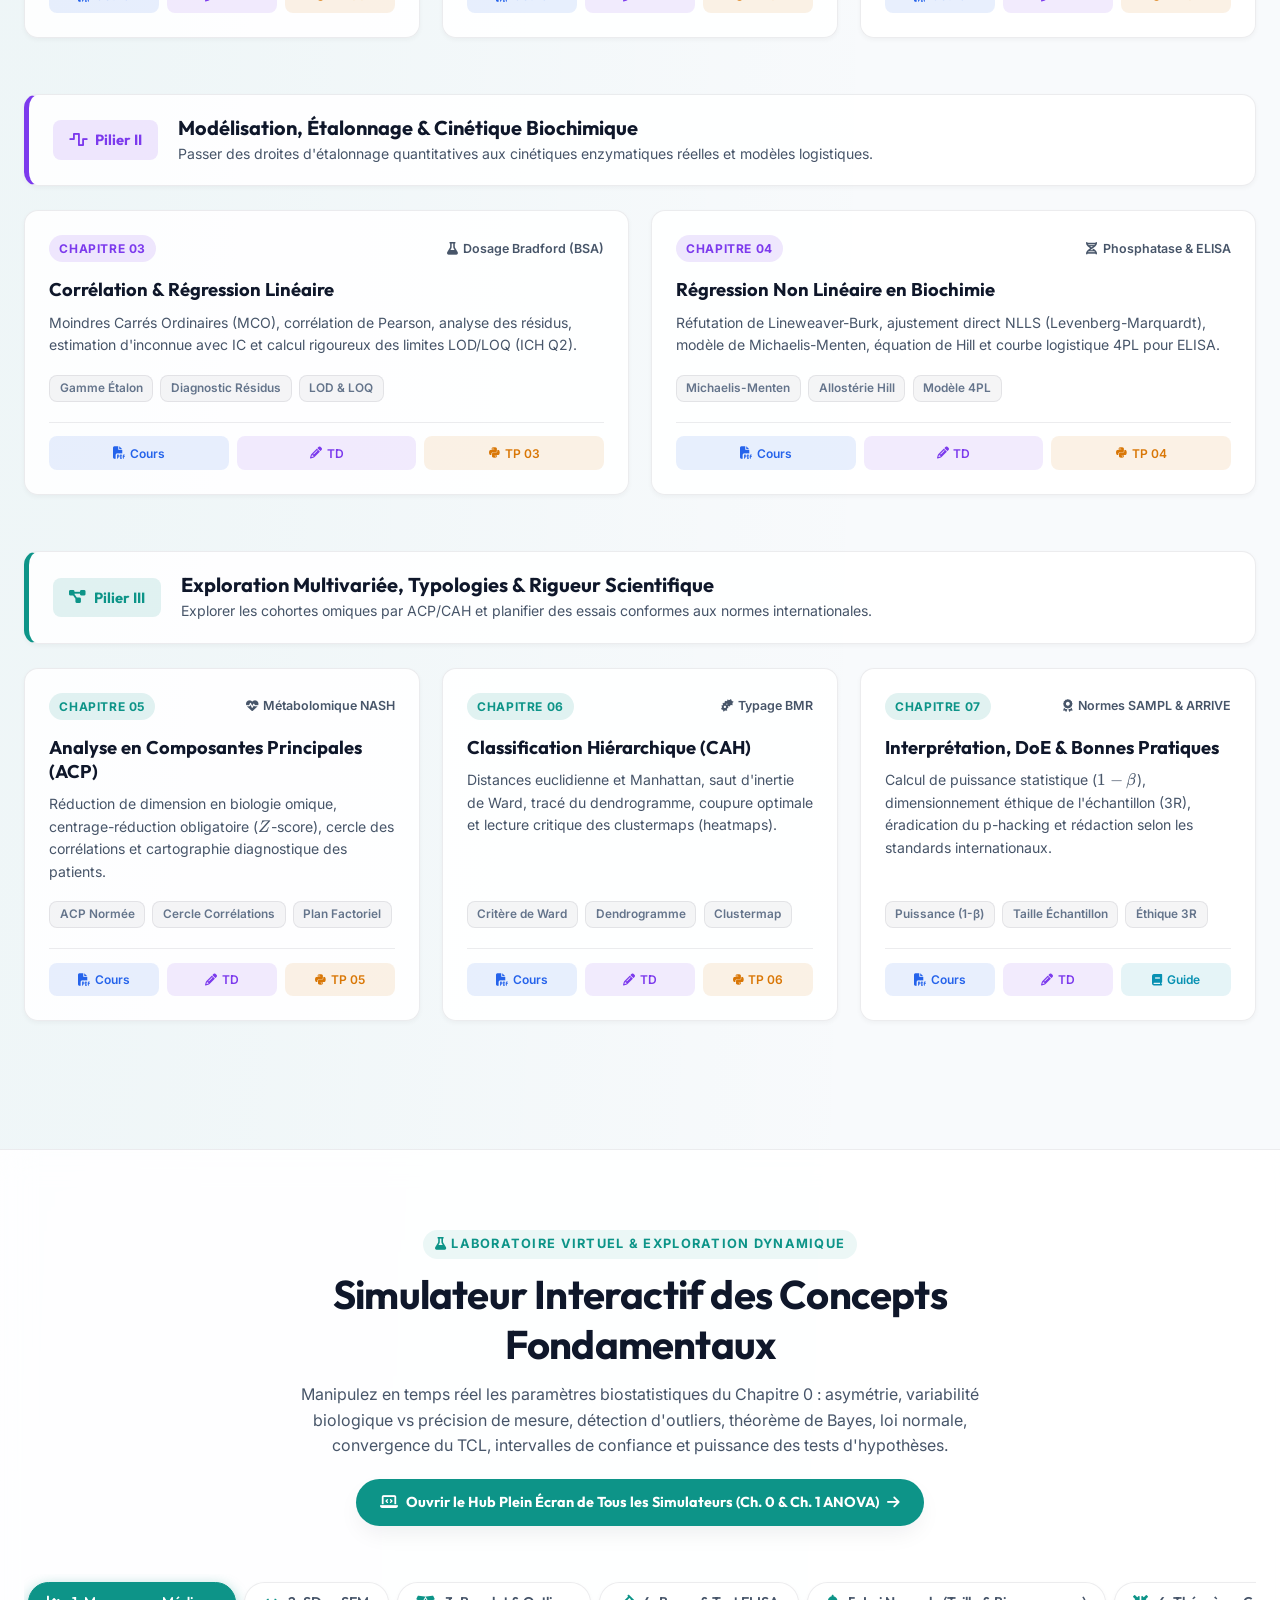
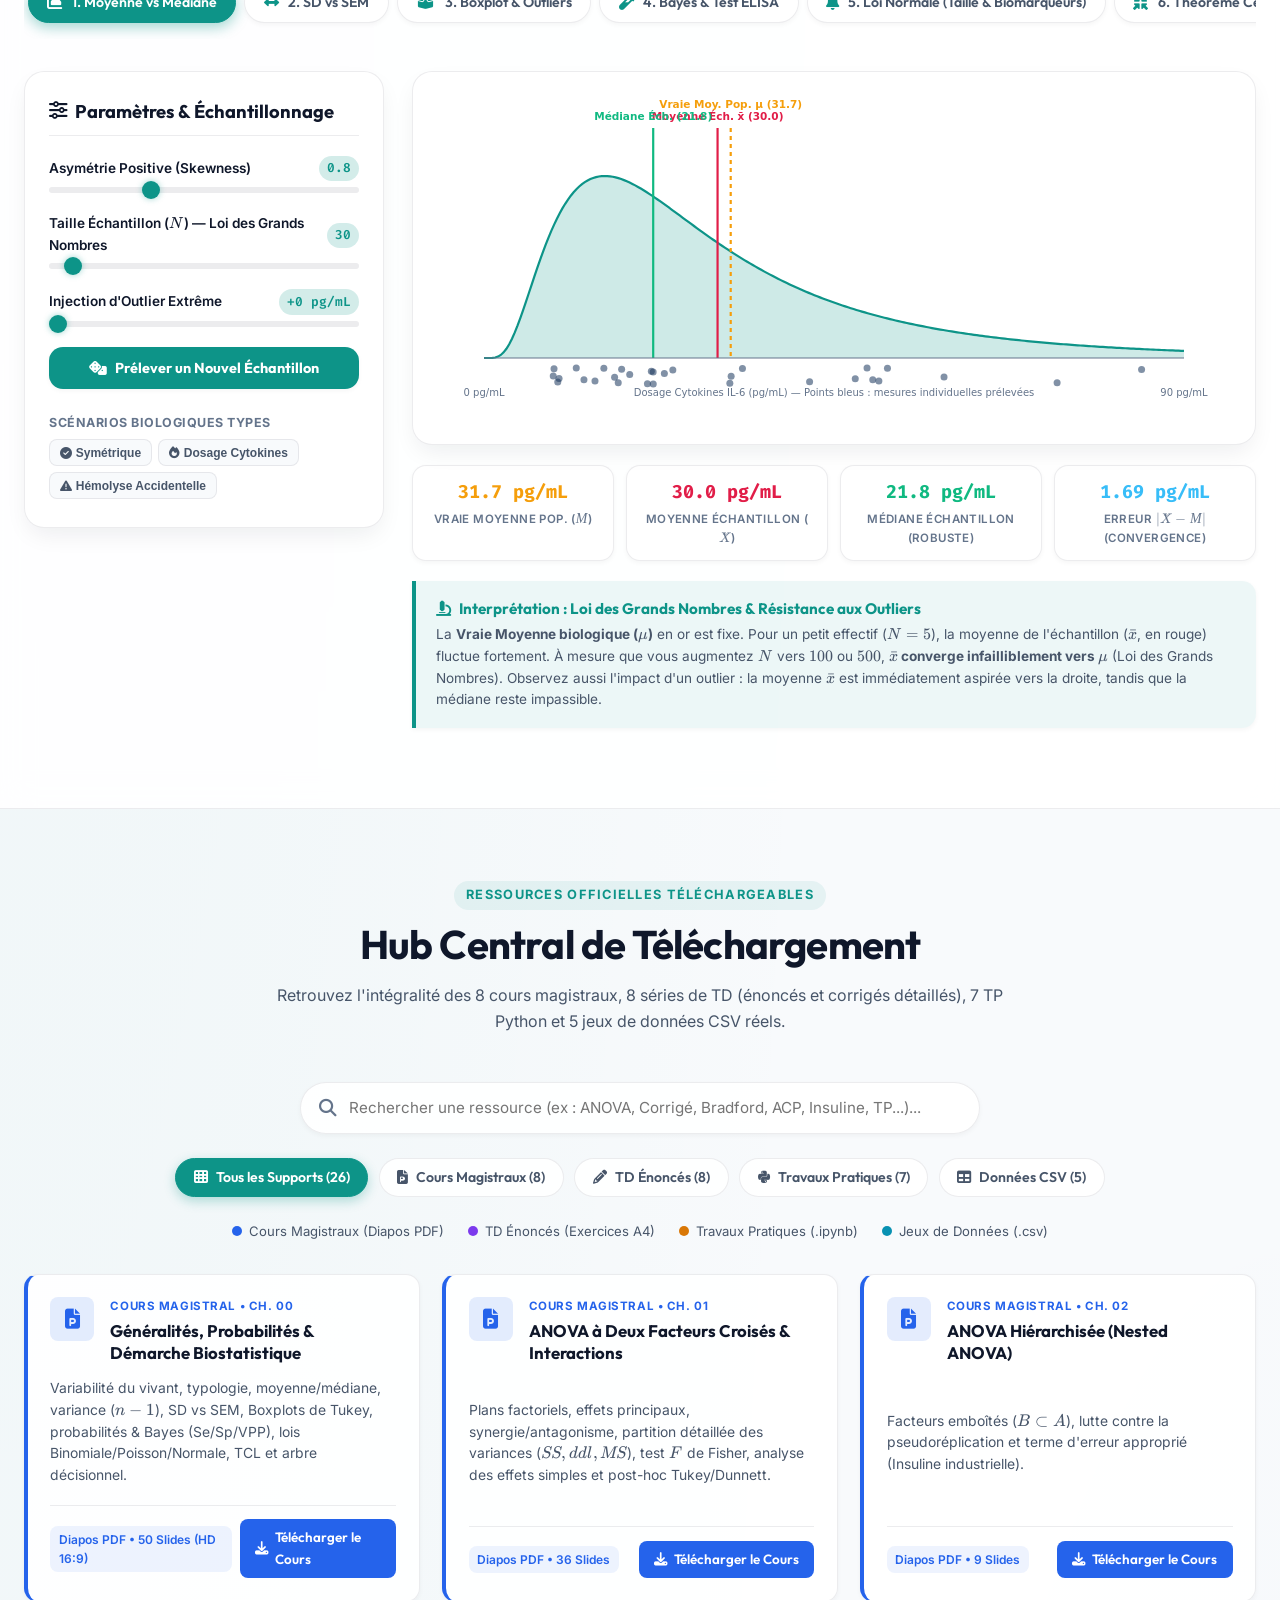
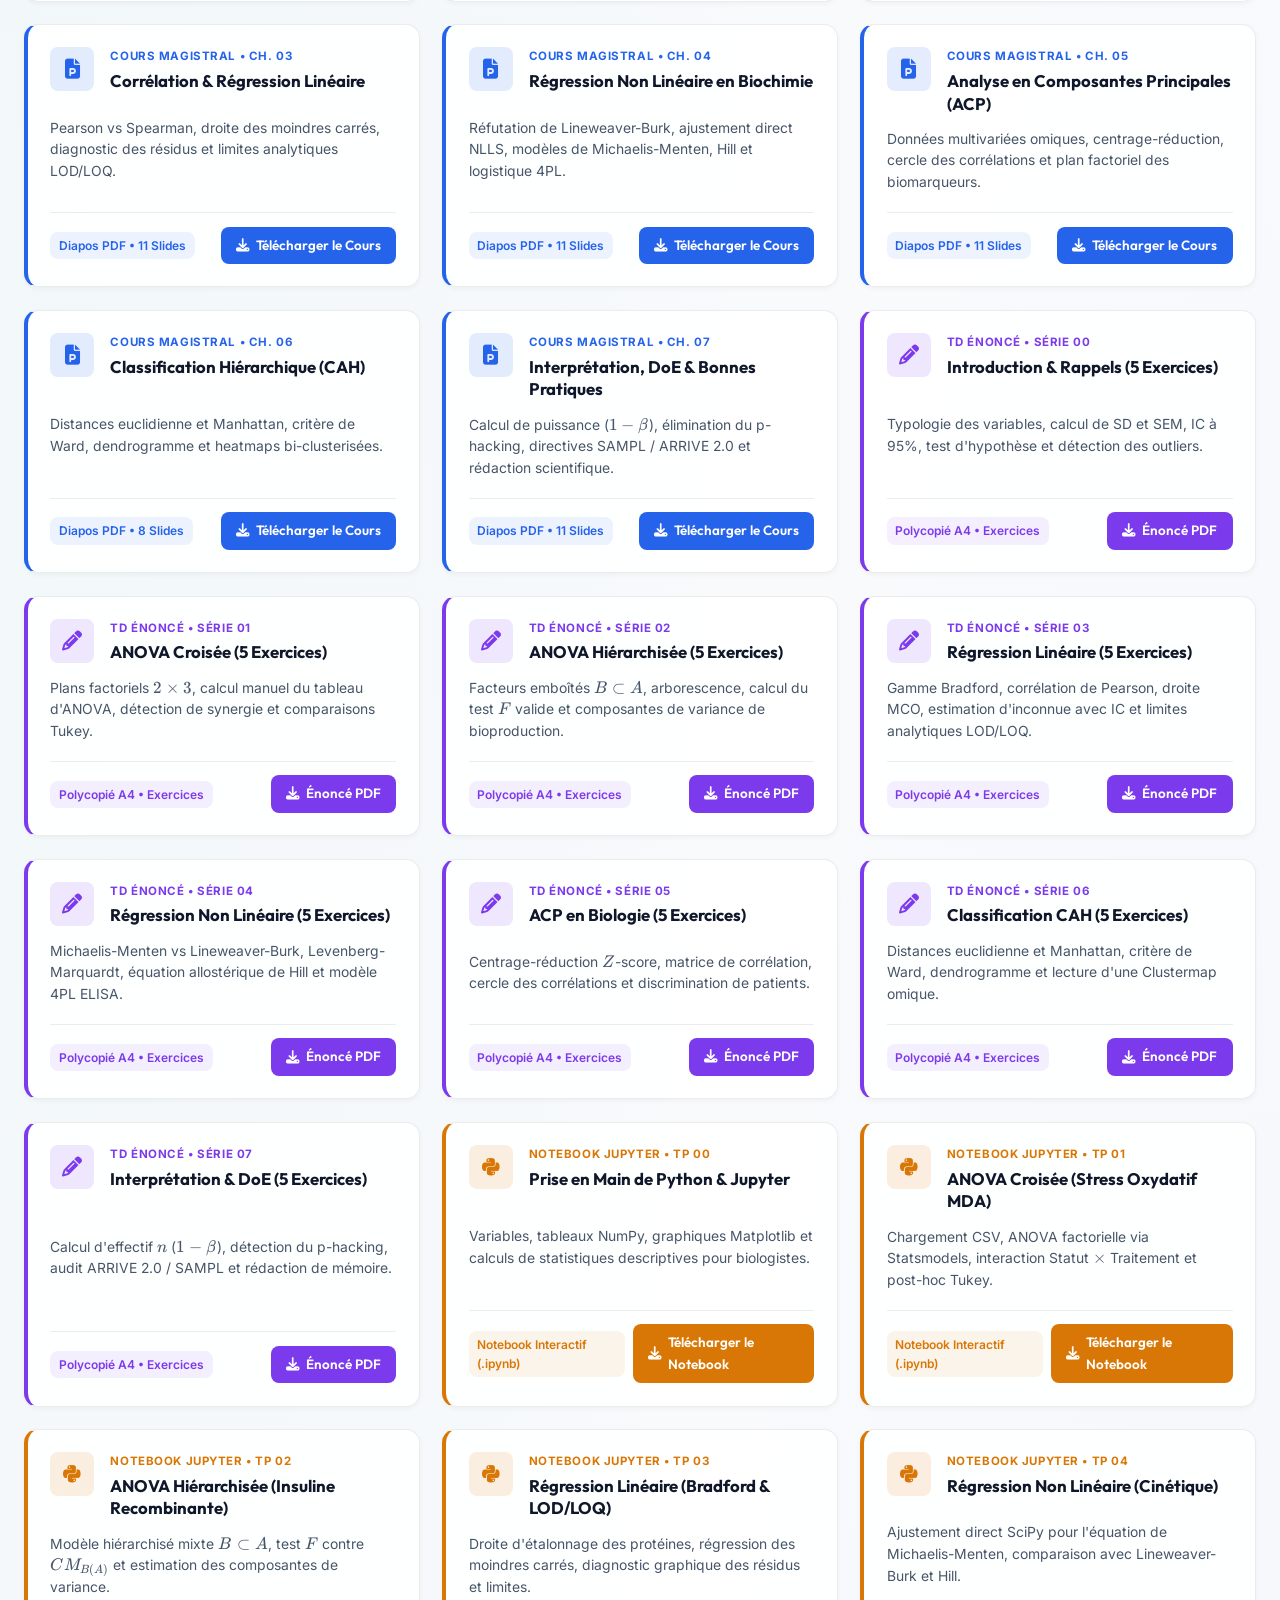
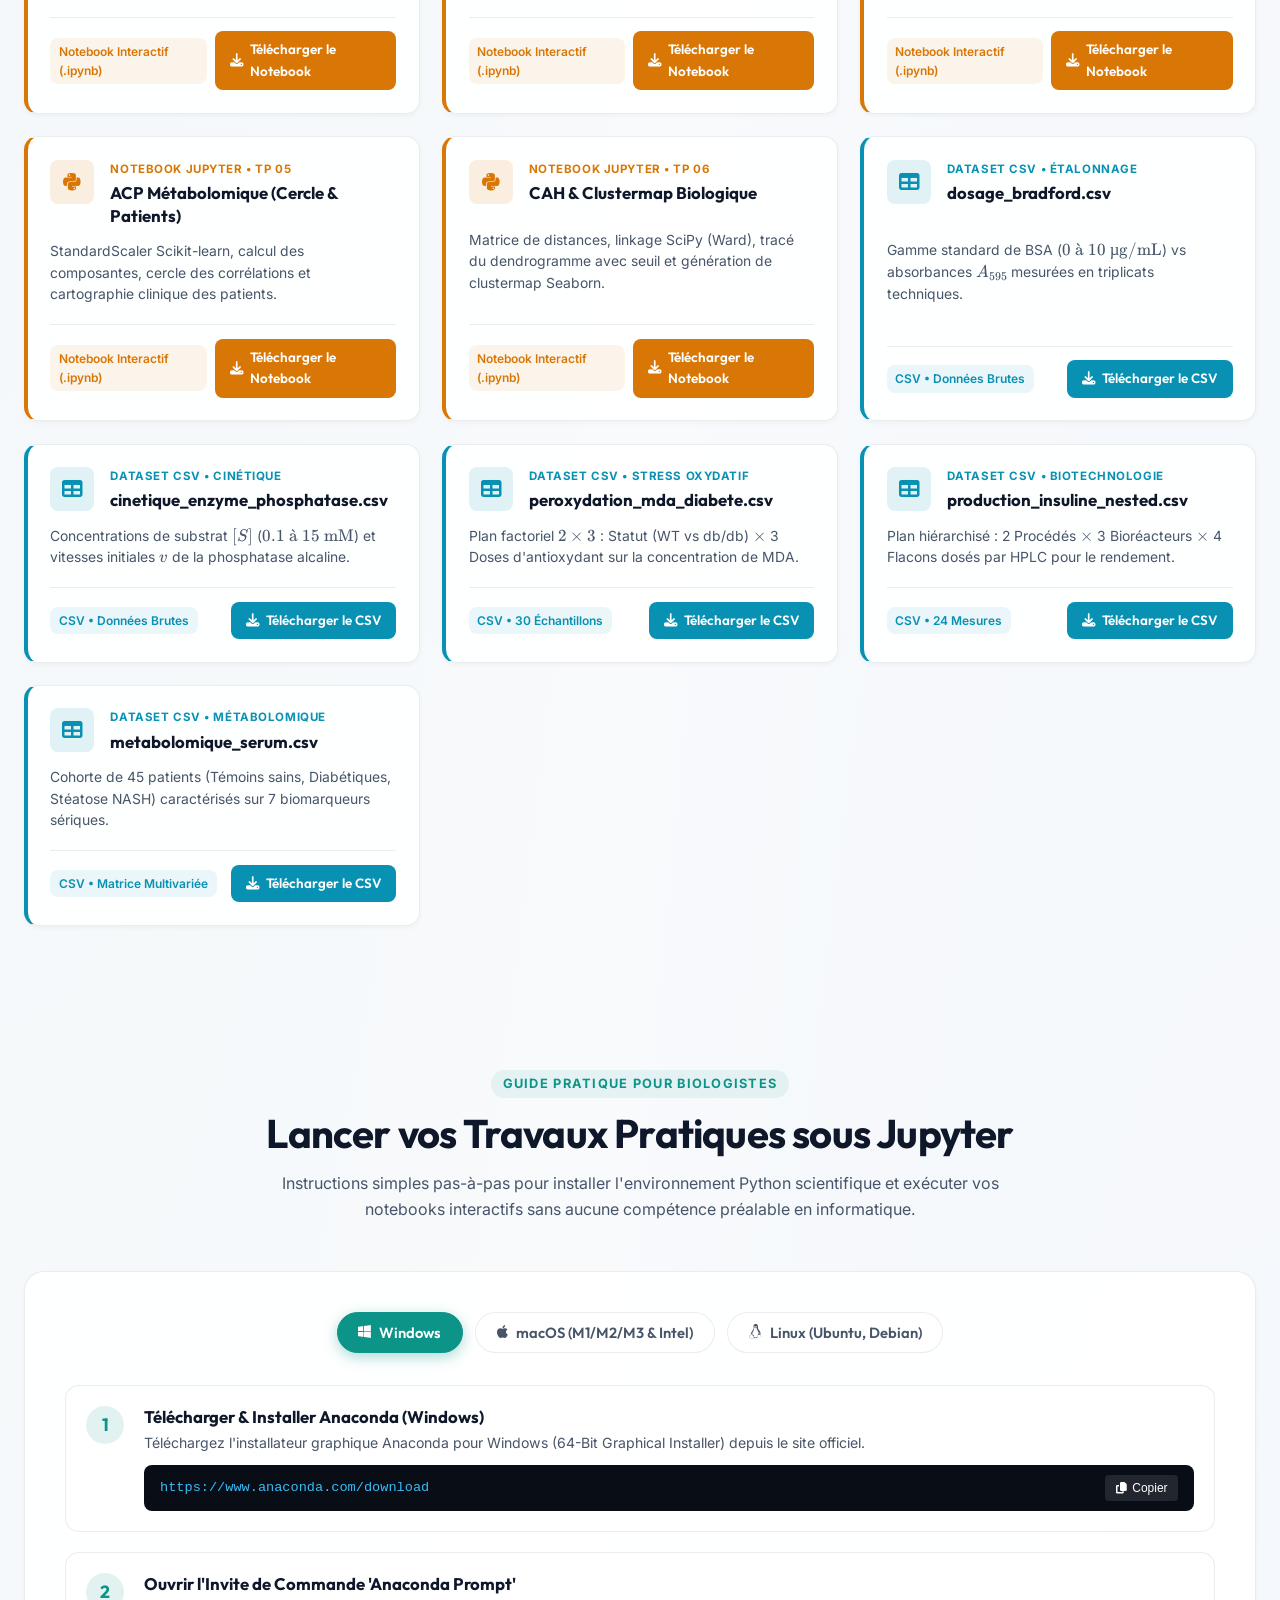
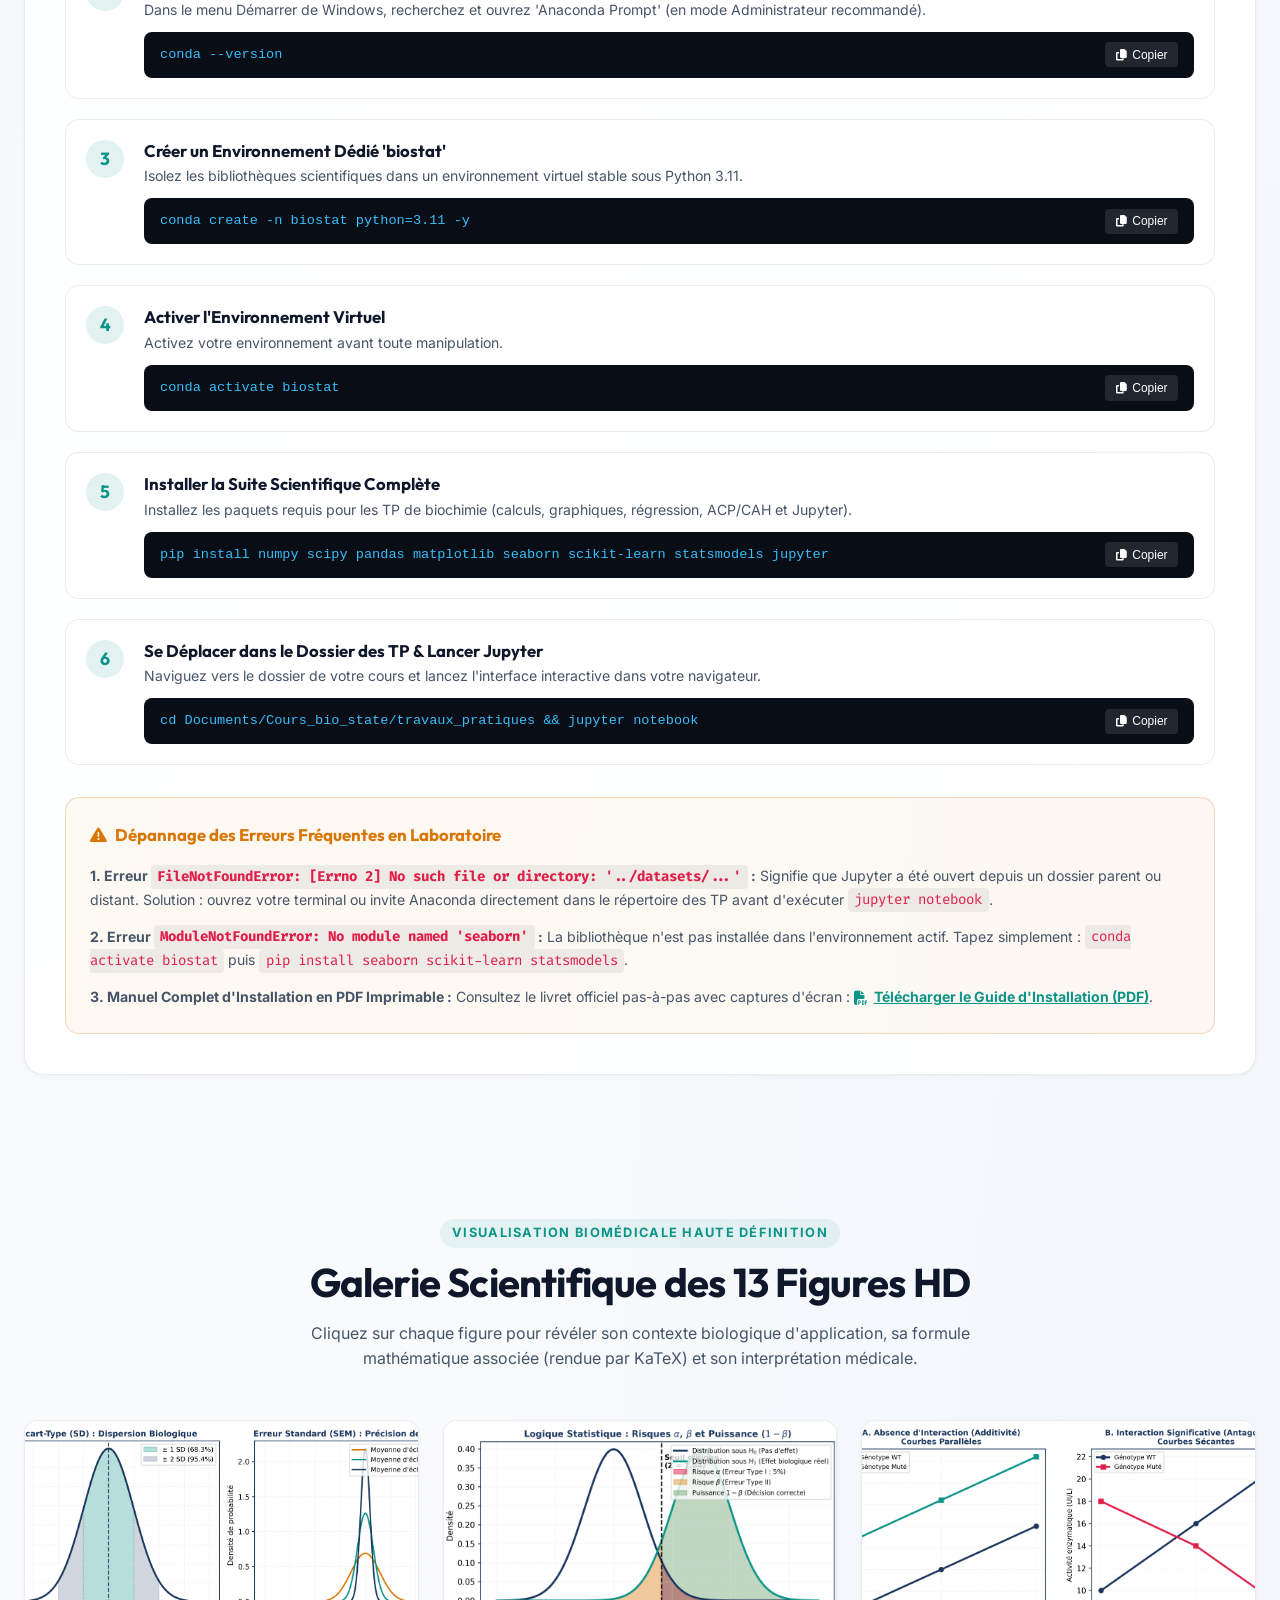
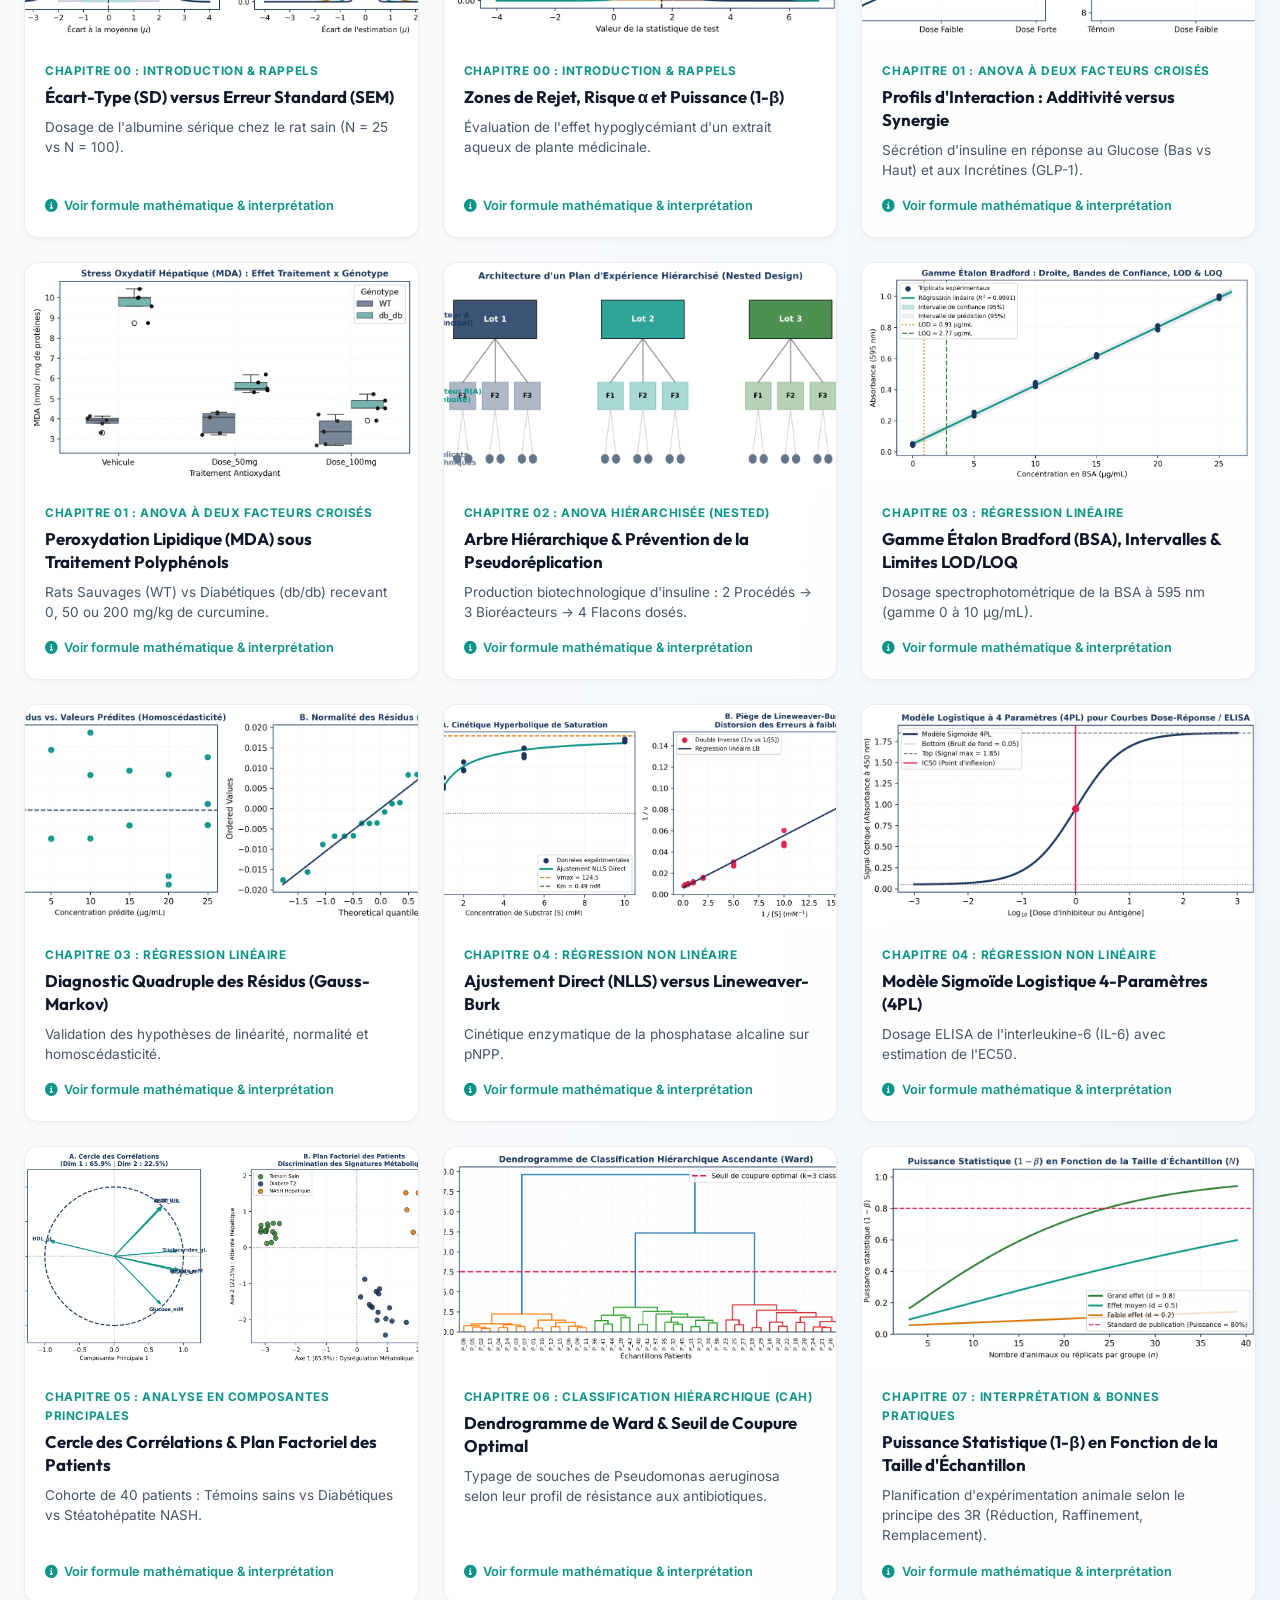
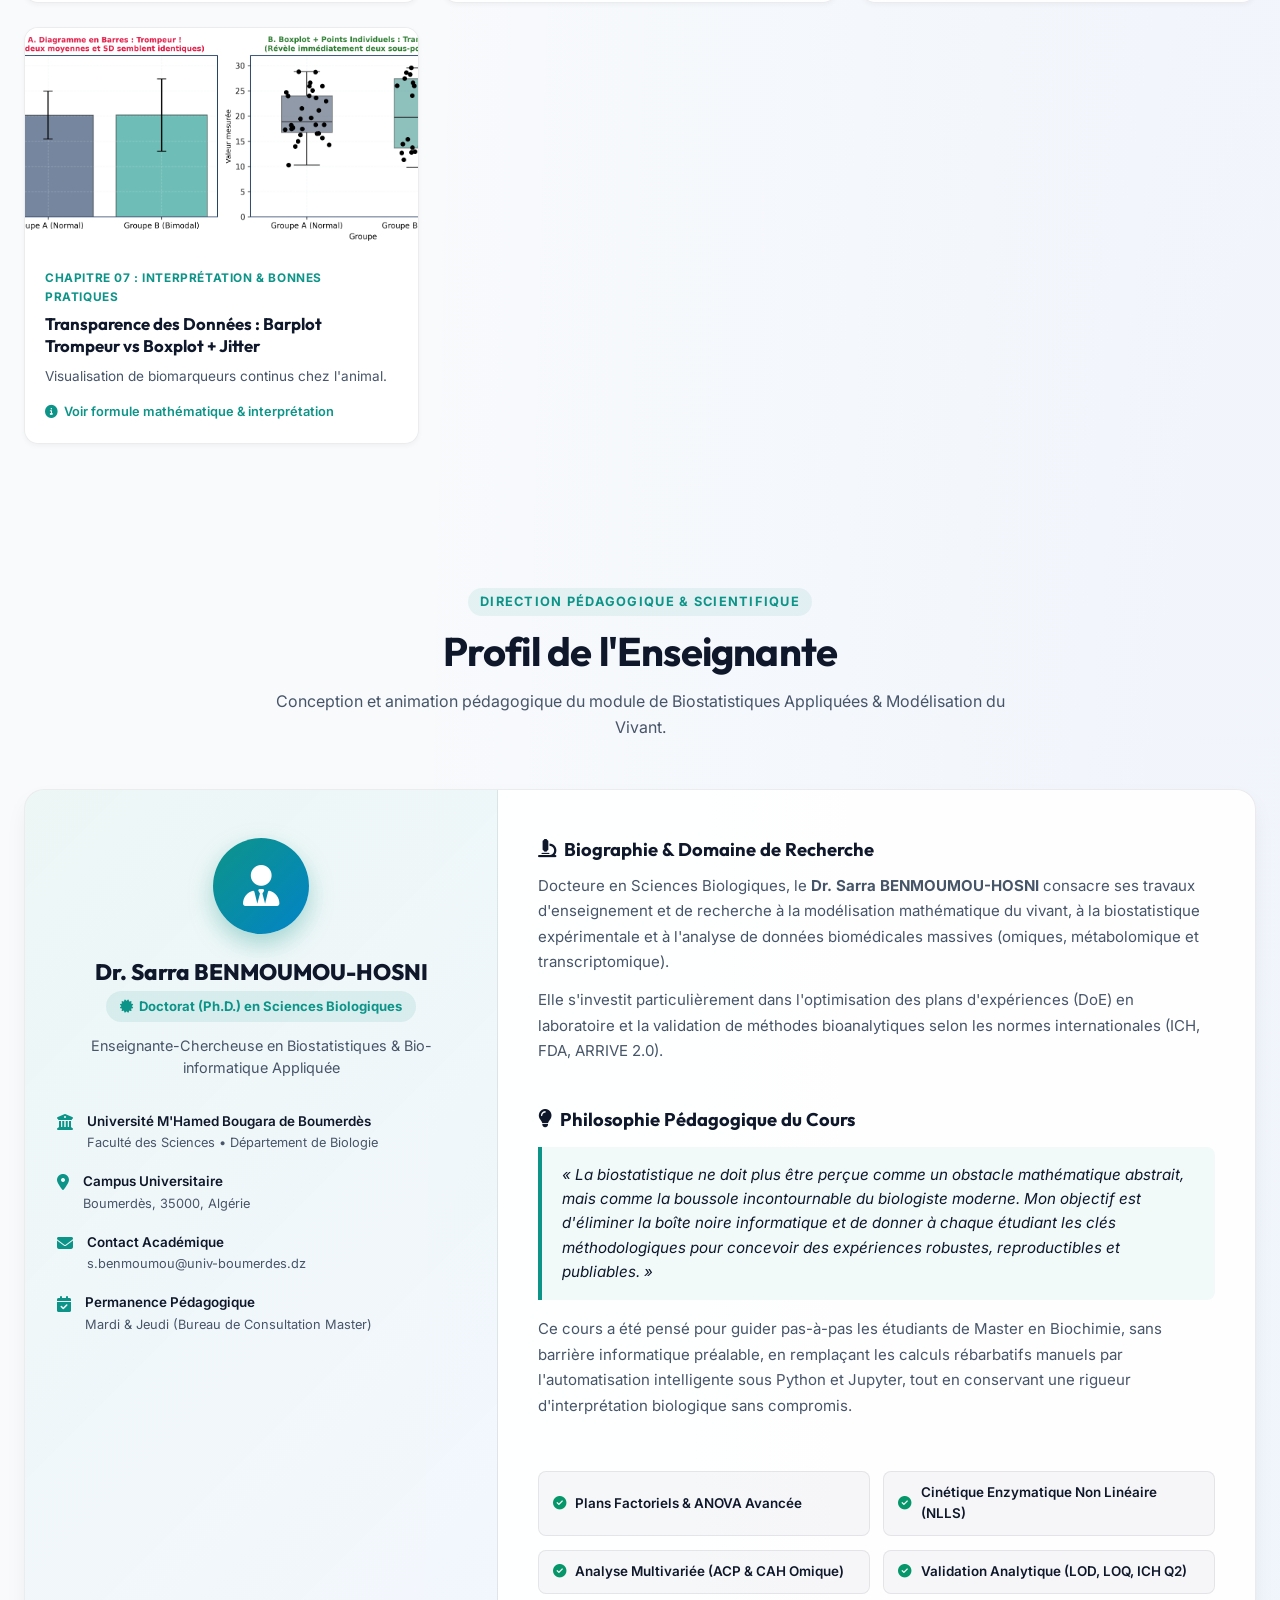
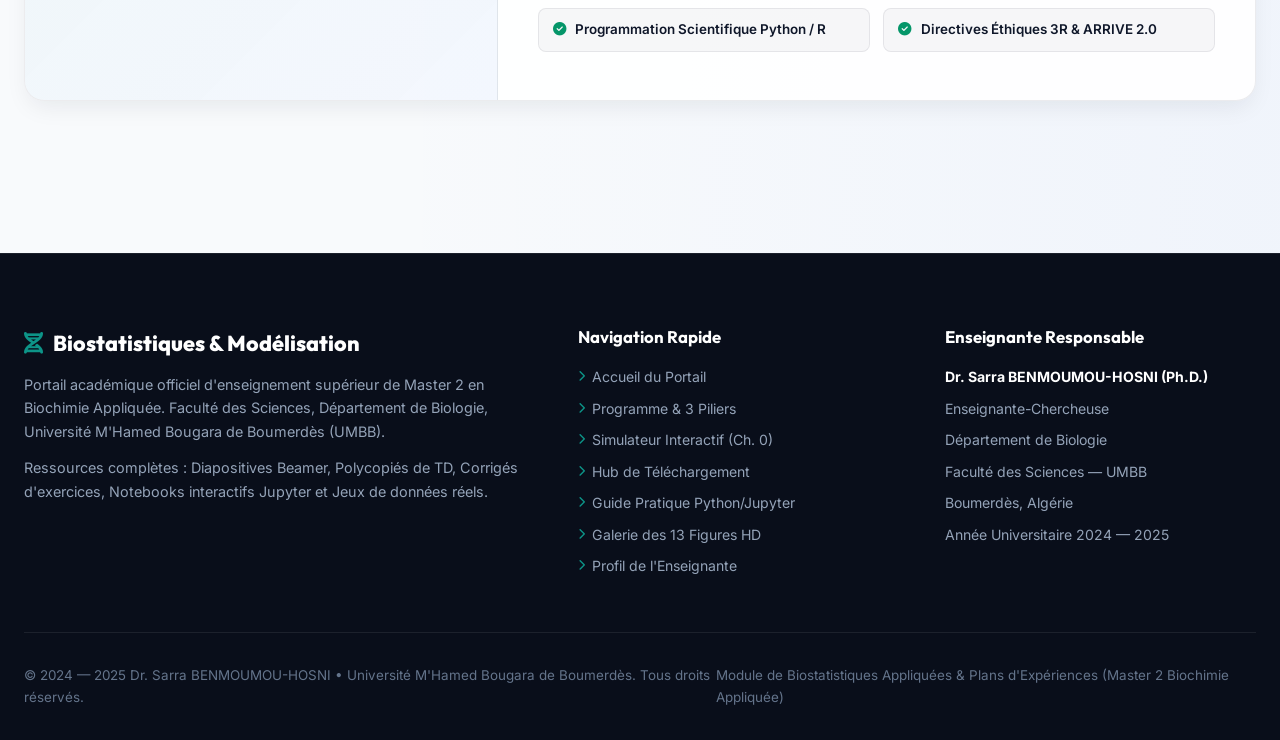
==== commit 7387a963: "Integration locale 100% hors-ligne de KaTeX (vendor/katex) et declenchement universel" ====
--- a/website/index.html
+++ b/website/index.html
@@ -14,13 +14,13 @@
   <!-- FontAwesome Icons -->
   <link rel="stylesheet" href="https://cdnjs.cloudflare.com/ajax/libs/font-awesome/6.4.0/css/all.min.css">
   
-  <!-- KaTeX pour le Rendu Mathématique Typographique Haute Définition -->
-  <link rel="stylesheet" href="https://cdn.jsdelivr.net/npm/katex@0.16.9/dist/katex.min.css">
-  <script defer src="https://cdn.jsdelivr.net/npm/katex@0.16.9/dist/katex.min.js"></script>
-  <script defer src="https://cdn.jsdelivr.net/npm/katex@0.16.9/dist/contrib/auto-render.min.js"></script>
+  <!-- KaTeX Local (100% Hors-Ligne, Zéro Dépendance Externe & Haute Définition) -->
+  <link rel="stylesheet" href="vendor/katex/katex.min.css">
+  <script src="vendor/katex/katex.min.js"></script>
+  <script src="vendor/katex/auto-render.min.js"></script>
   
   <!-- Feuille de Style Personnalisée -->
-  <link rel="stylesheet" href="style.css">
+  <link rel="stylesheet" href="style.css?v=2.2">
 </head>
 <body>
 
@@ -1788,7 +1788,7 @@
   </footer>
 
   <!-- Scripts applicatifs -->
-  <script src="simulator.js"></script>
-  <script src="app.js"></script>
+  <script src="simulator.js?v=2.2"></script>
+  <script src="app.js?v=2.2"></script>
 </body>
 </html>
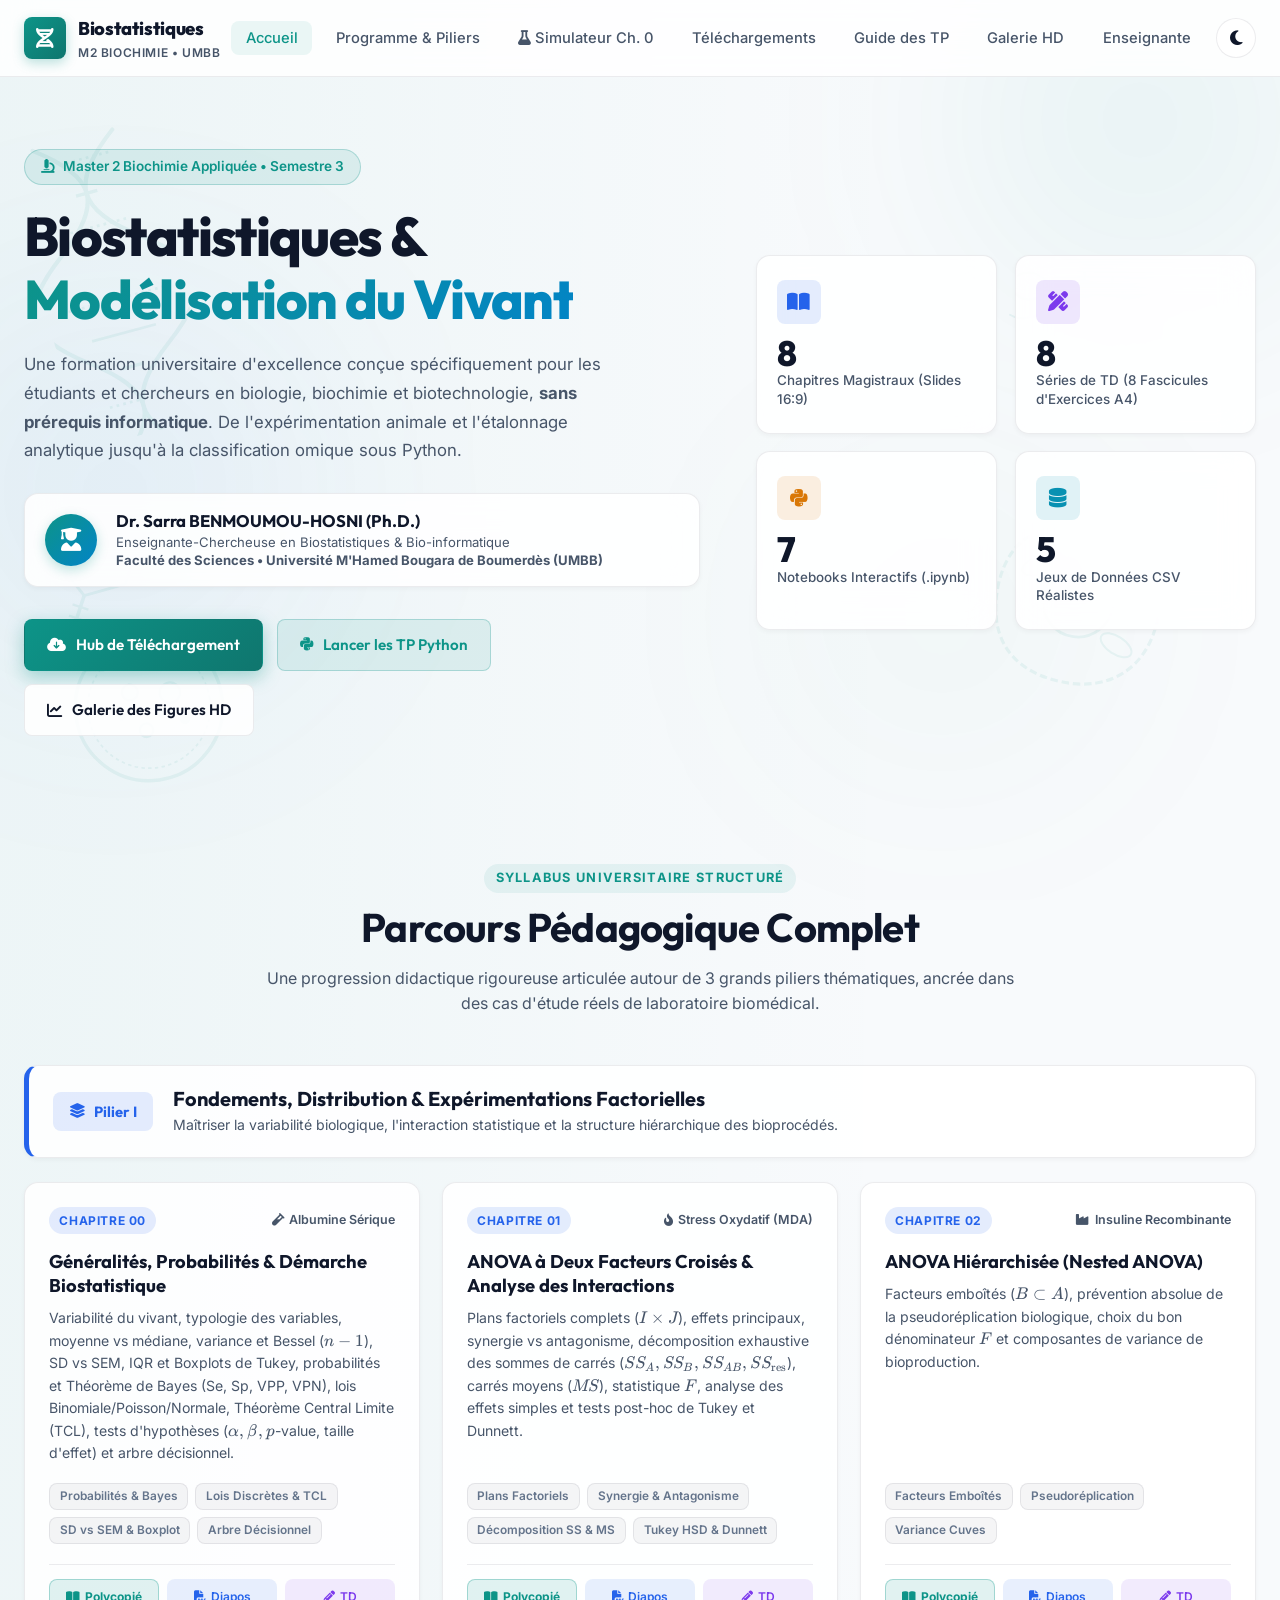
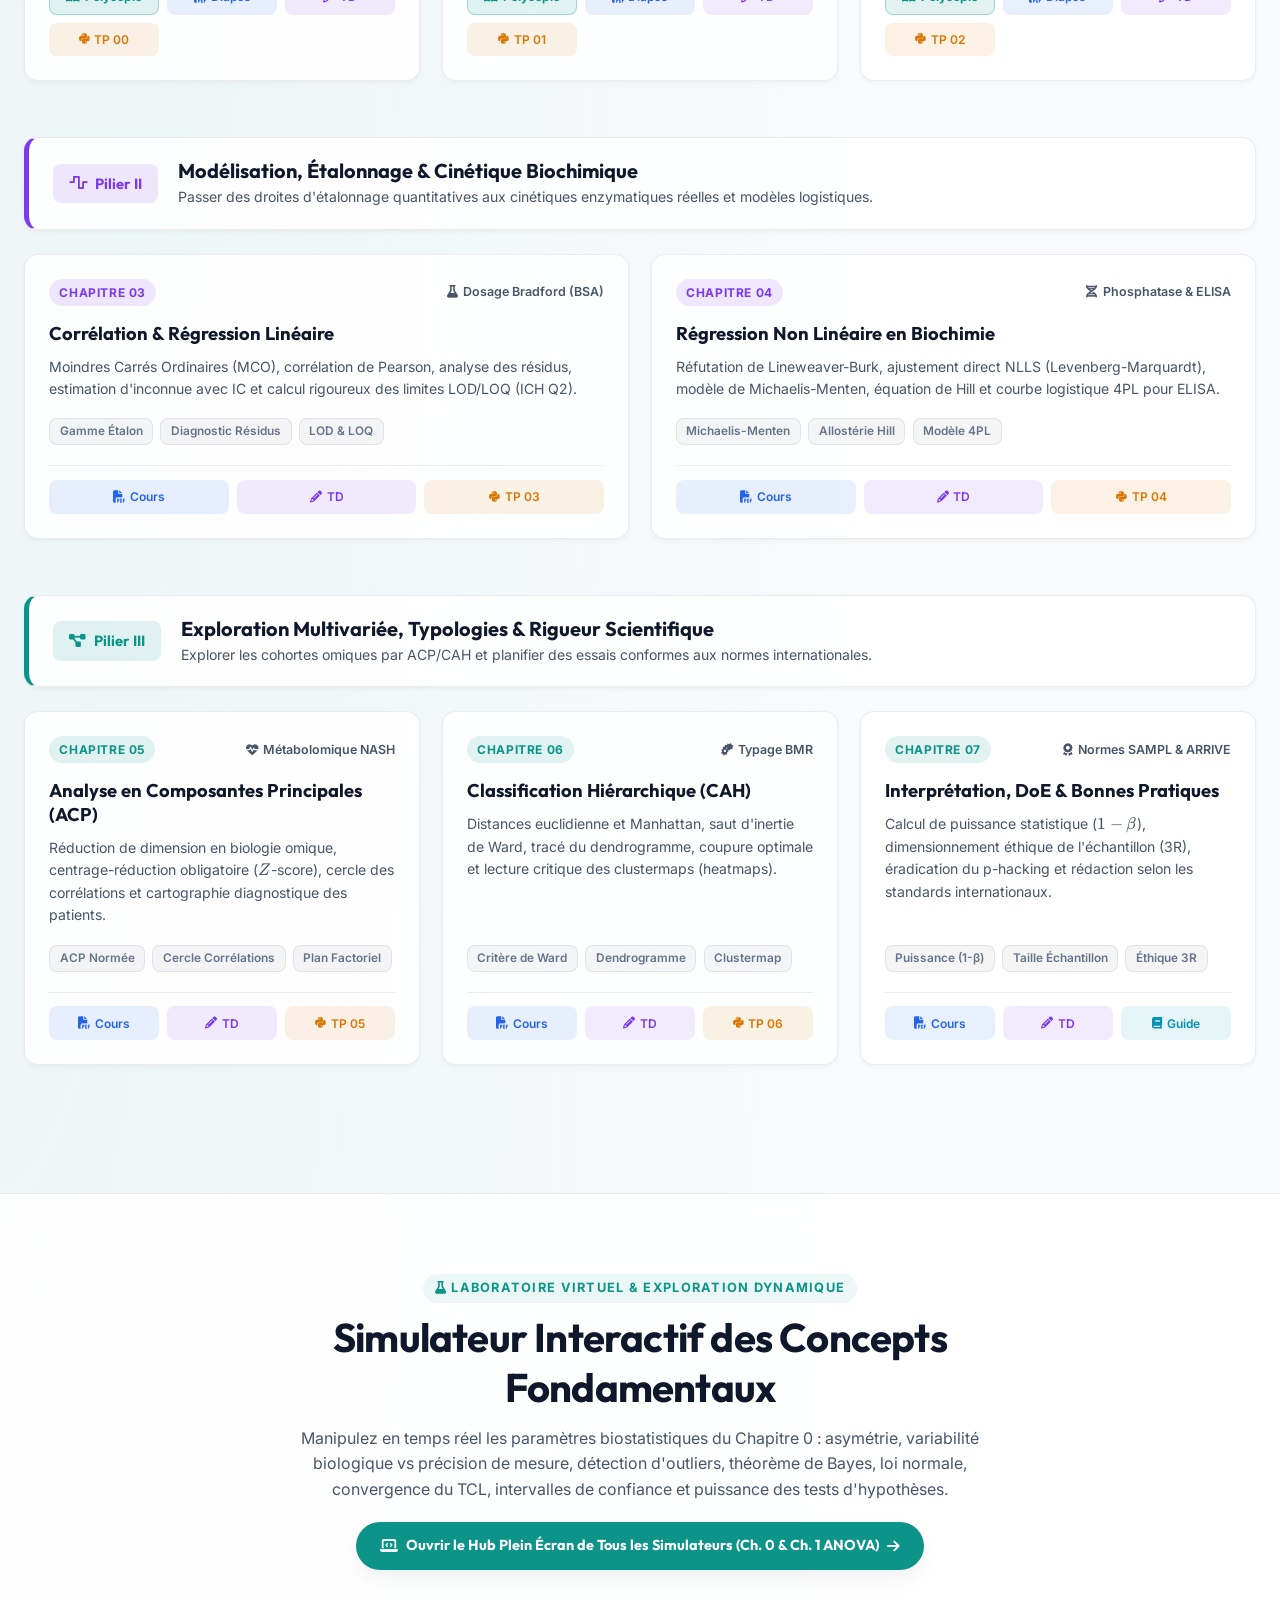
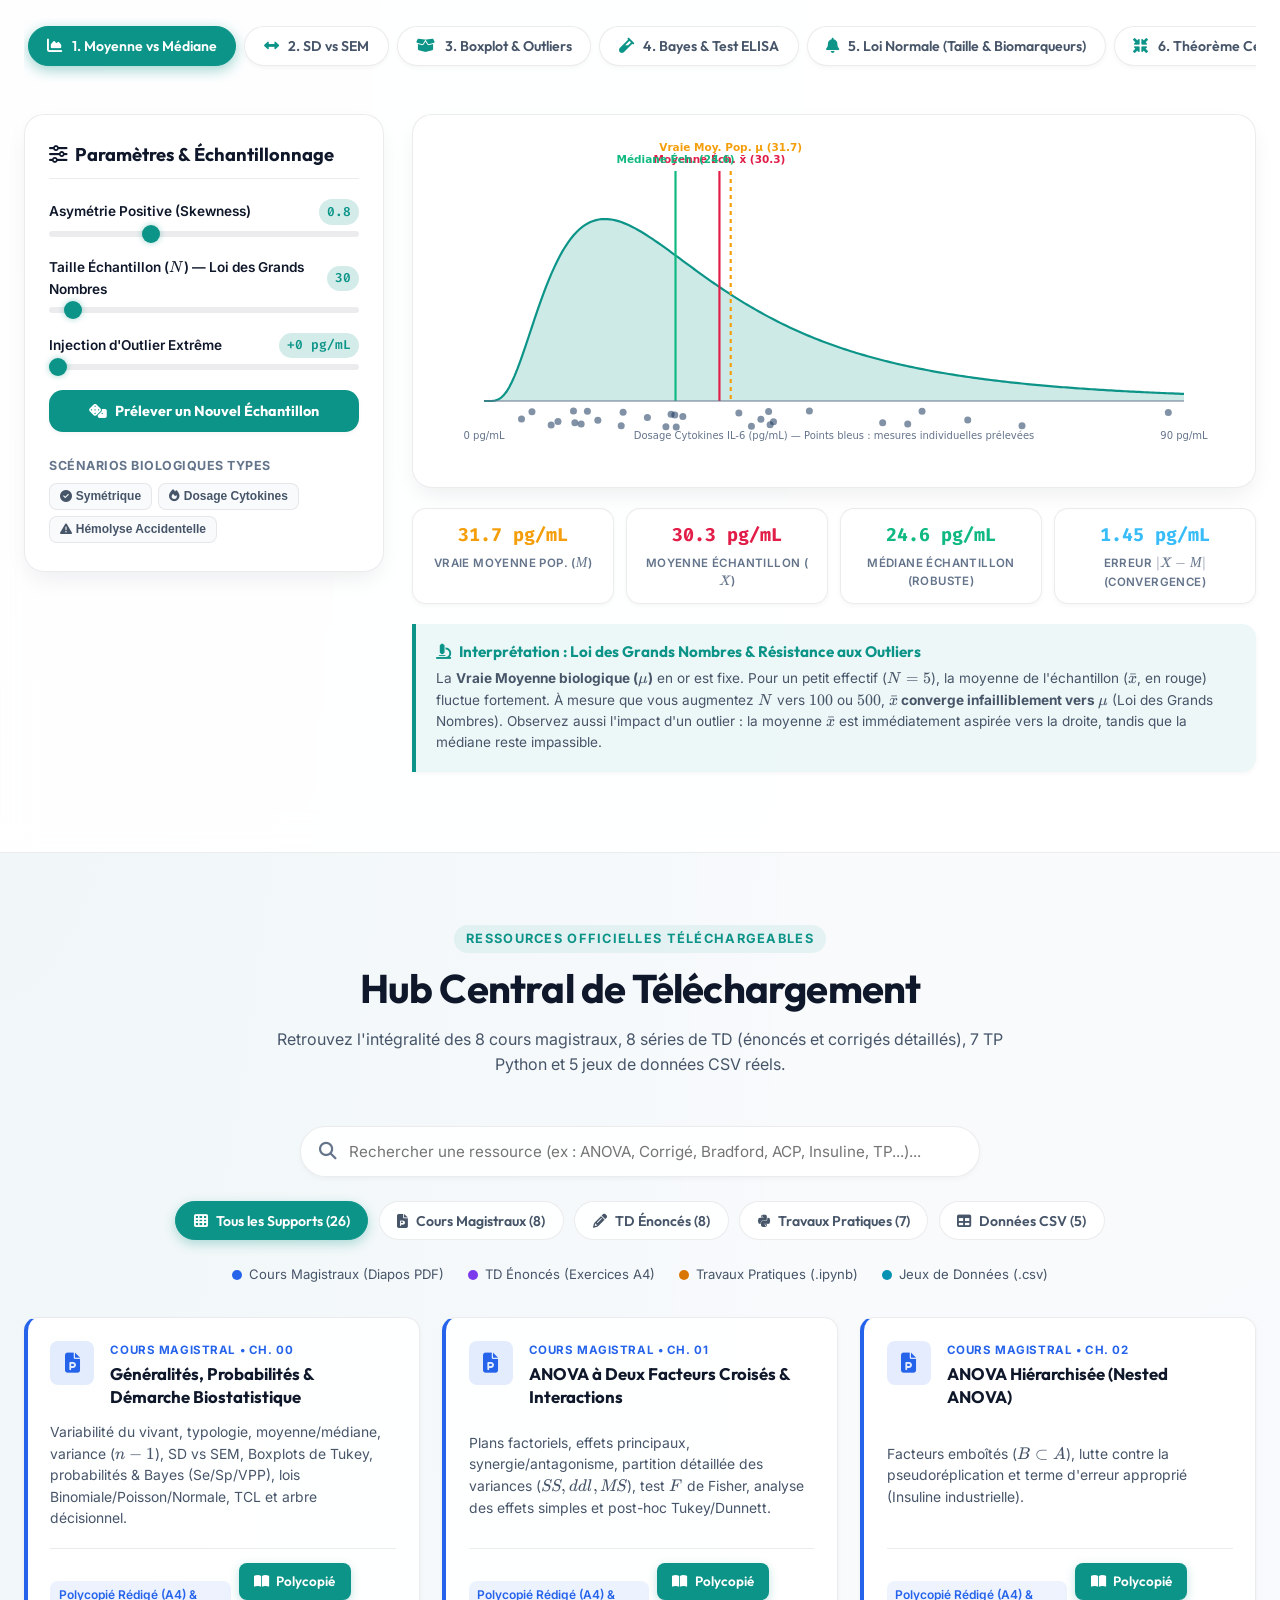
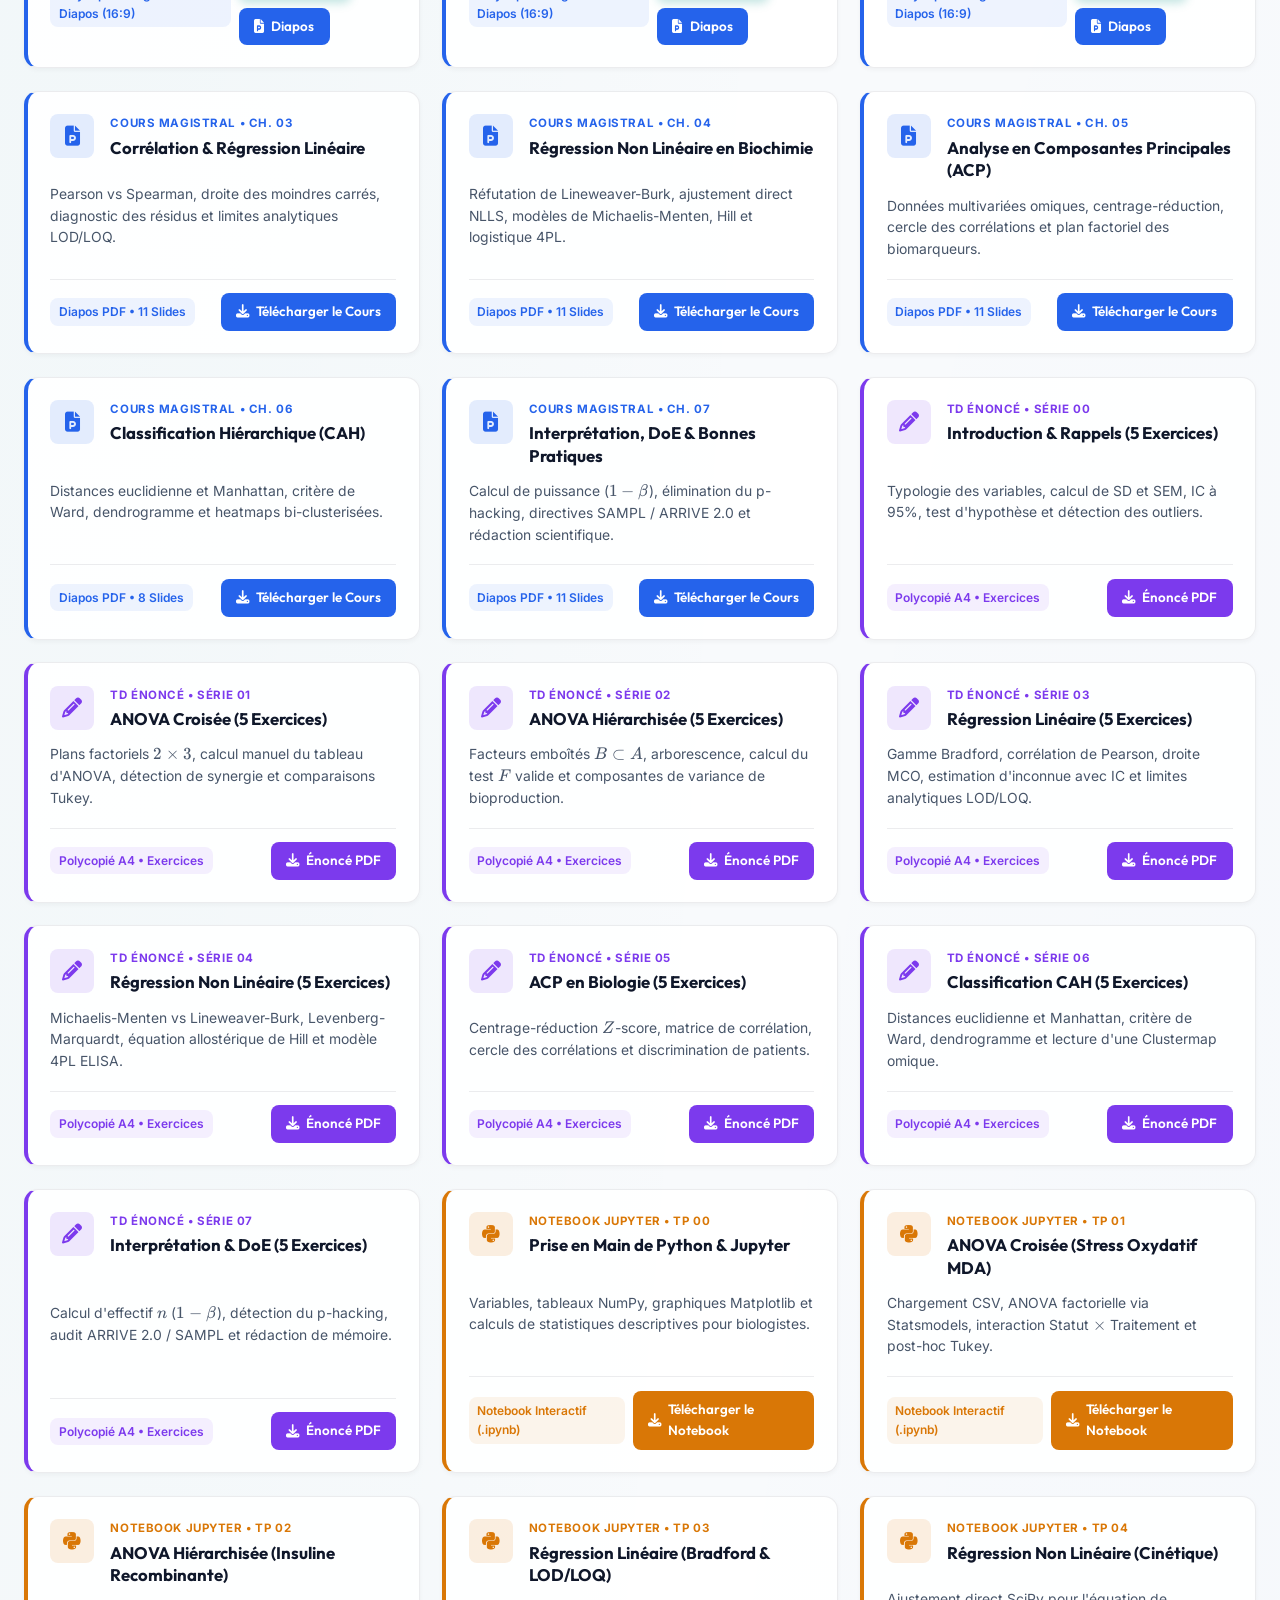
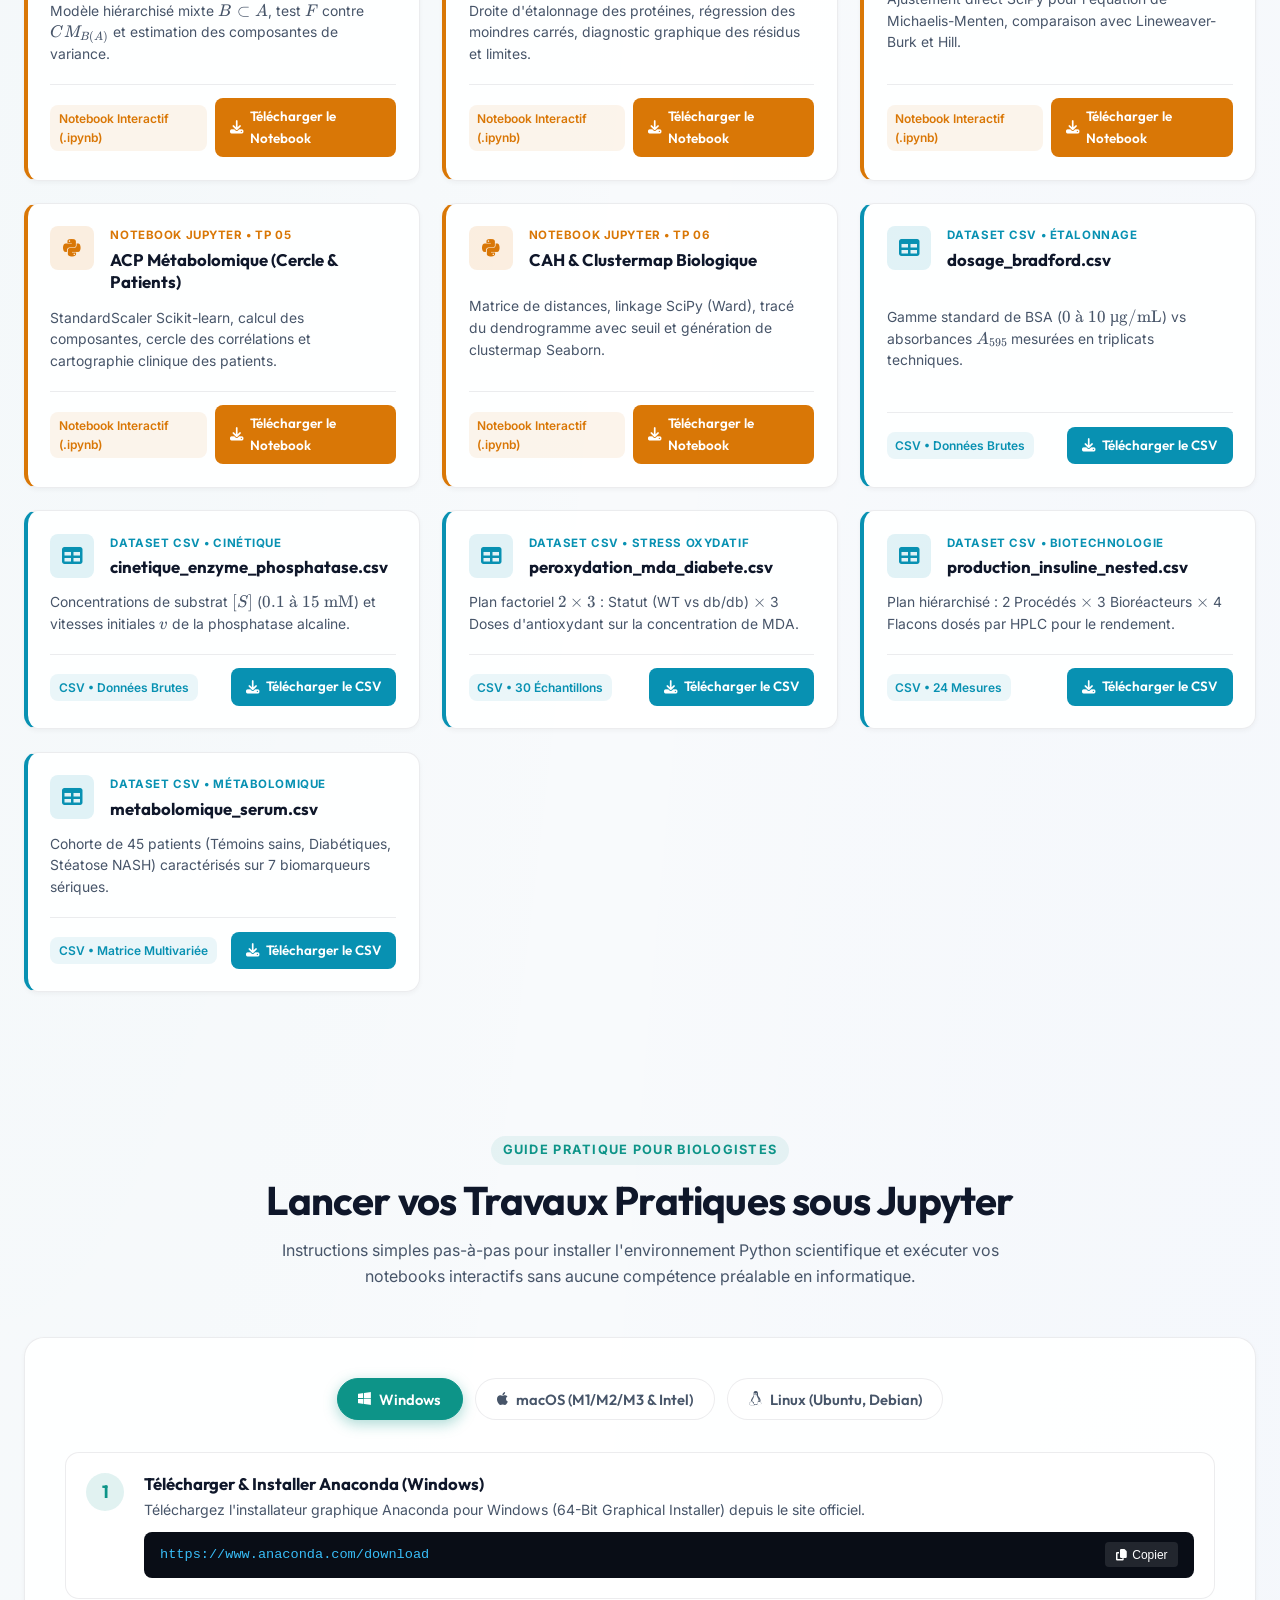
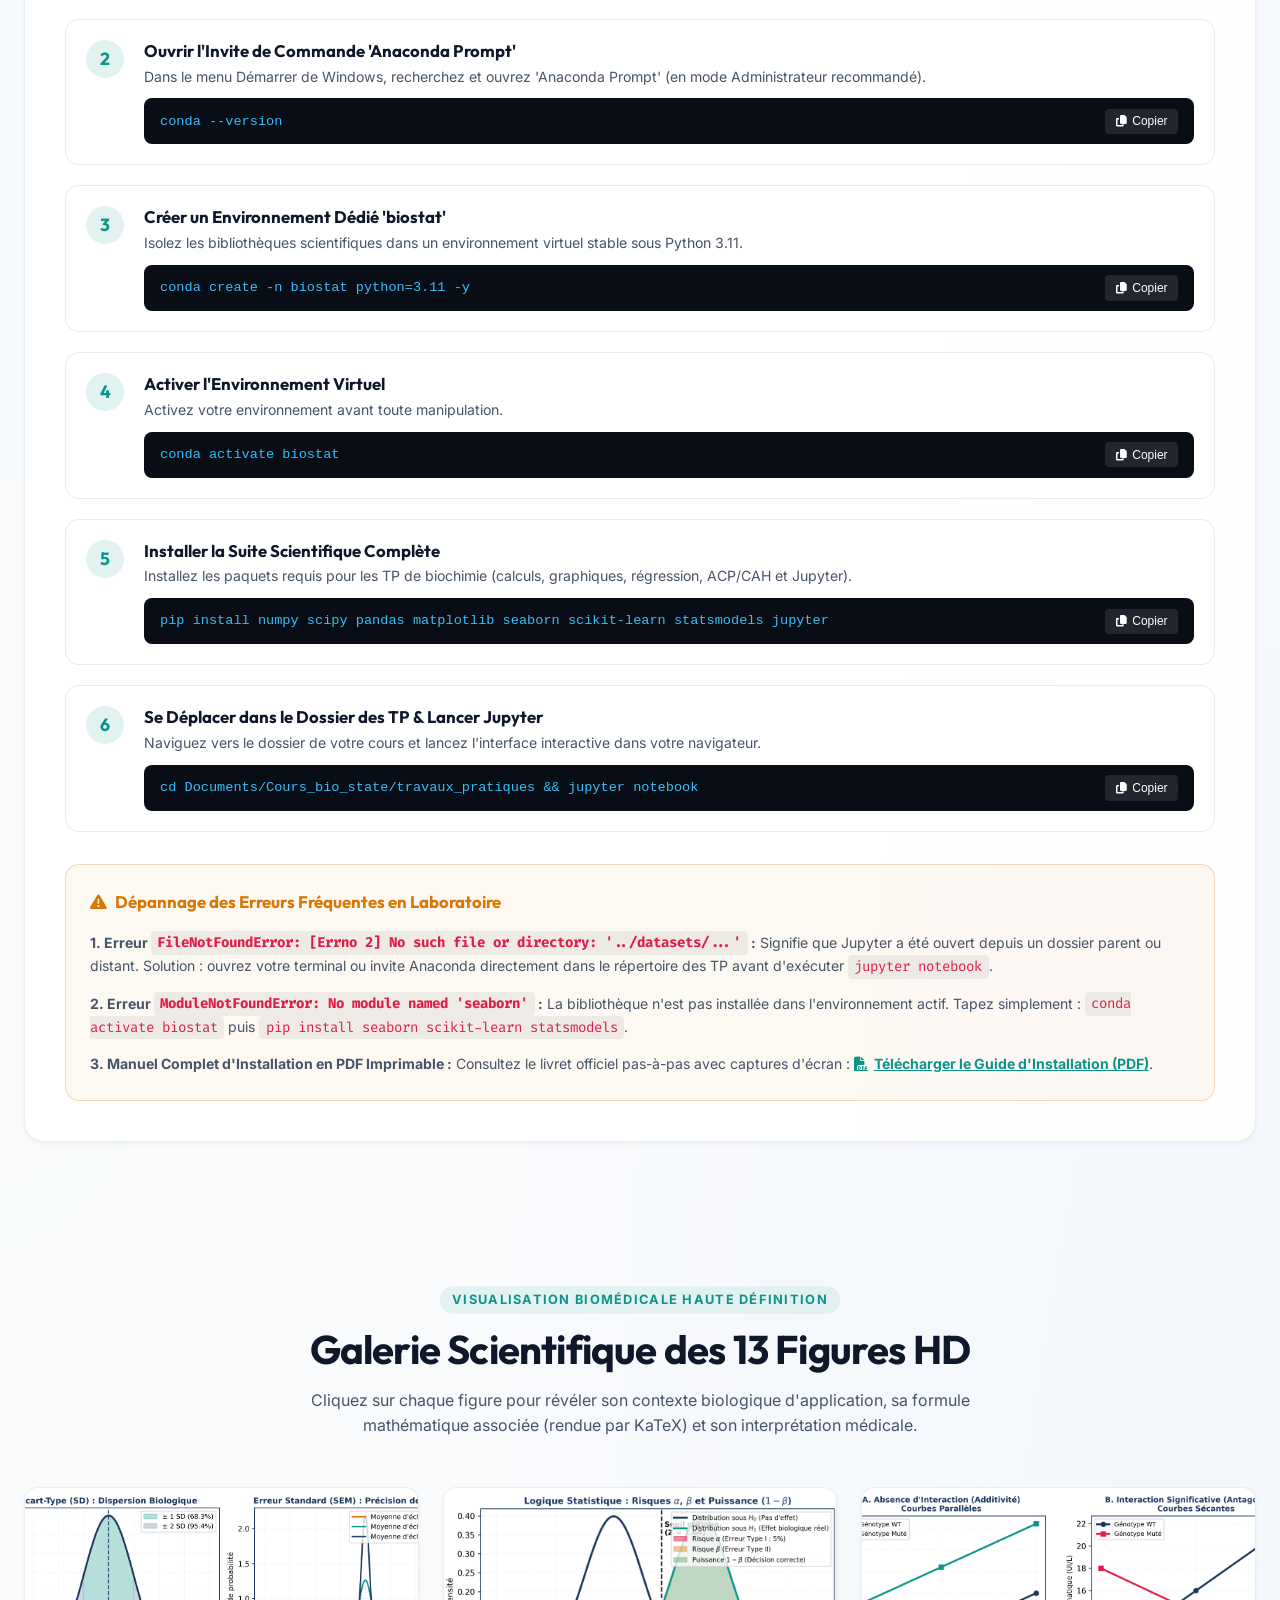
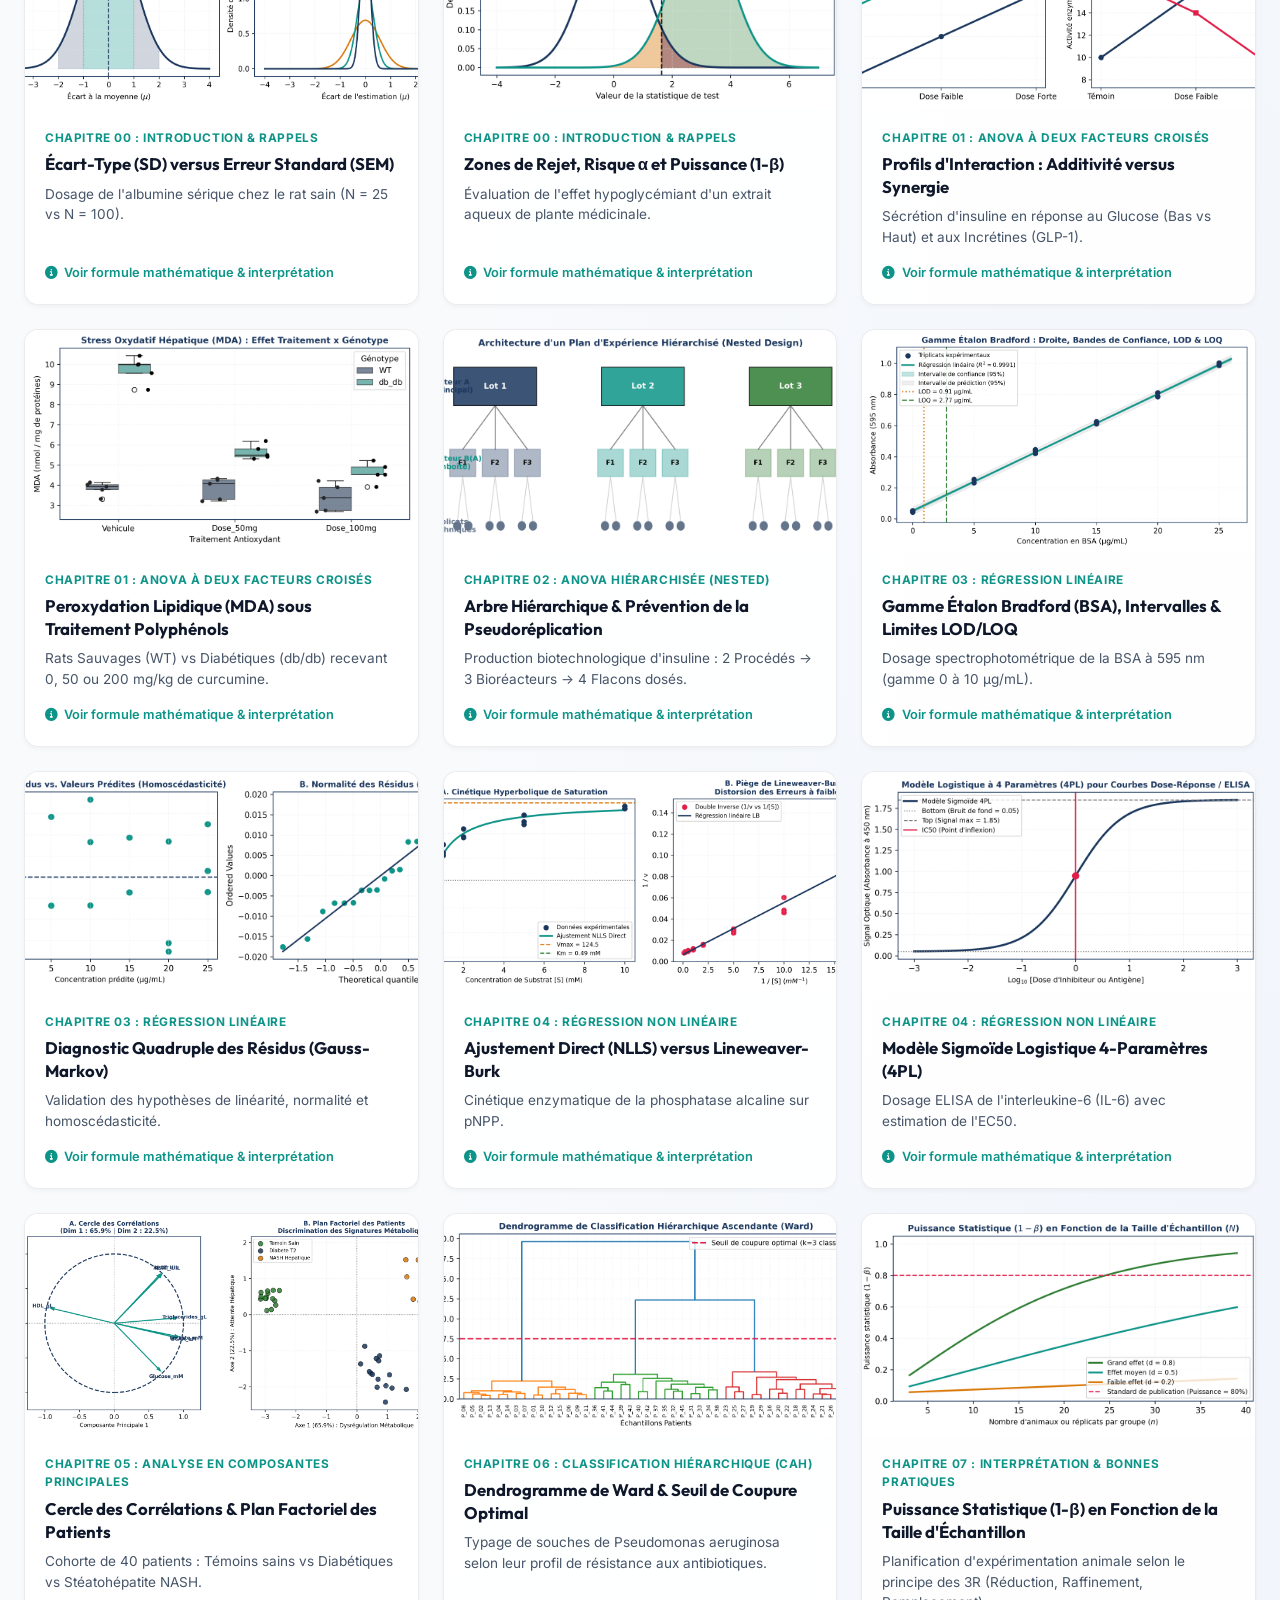
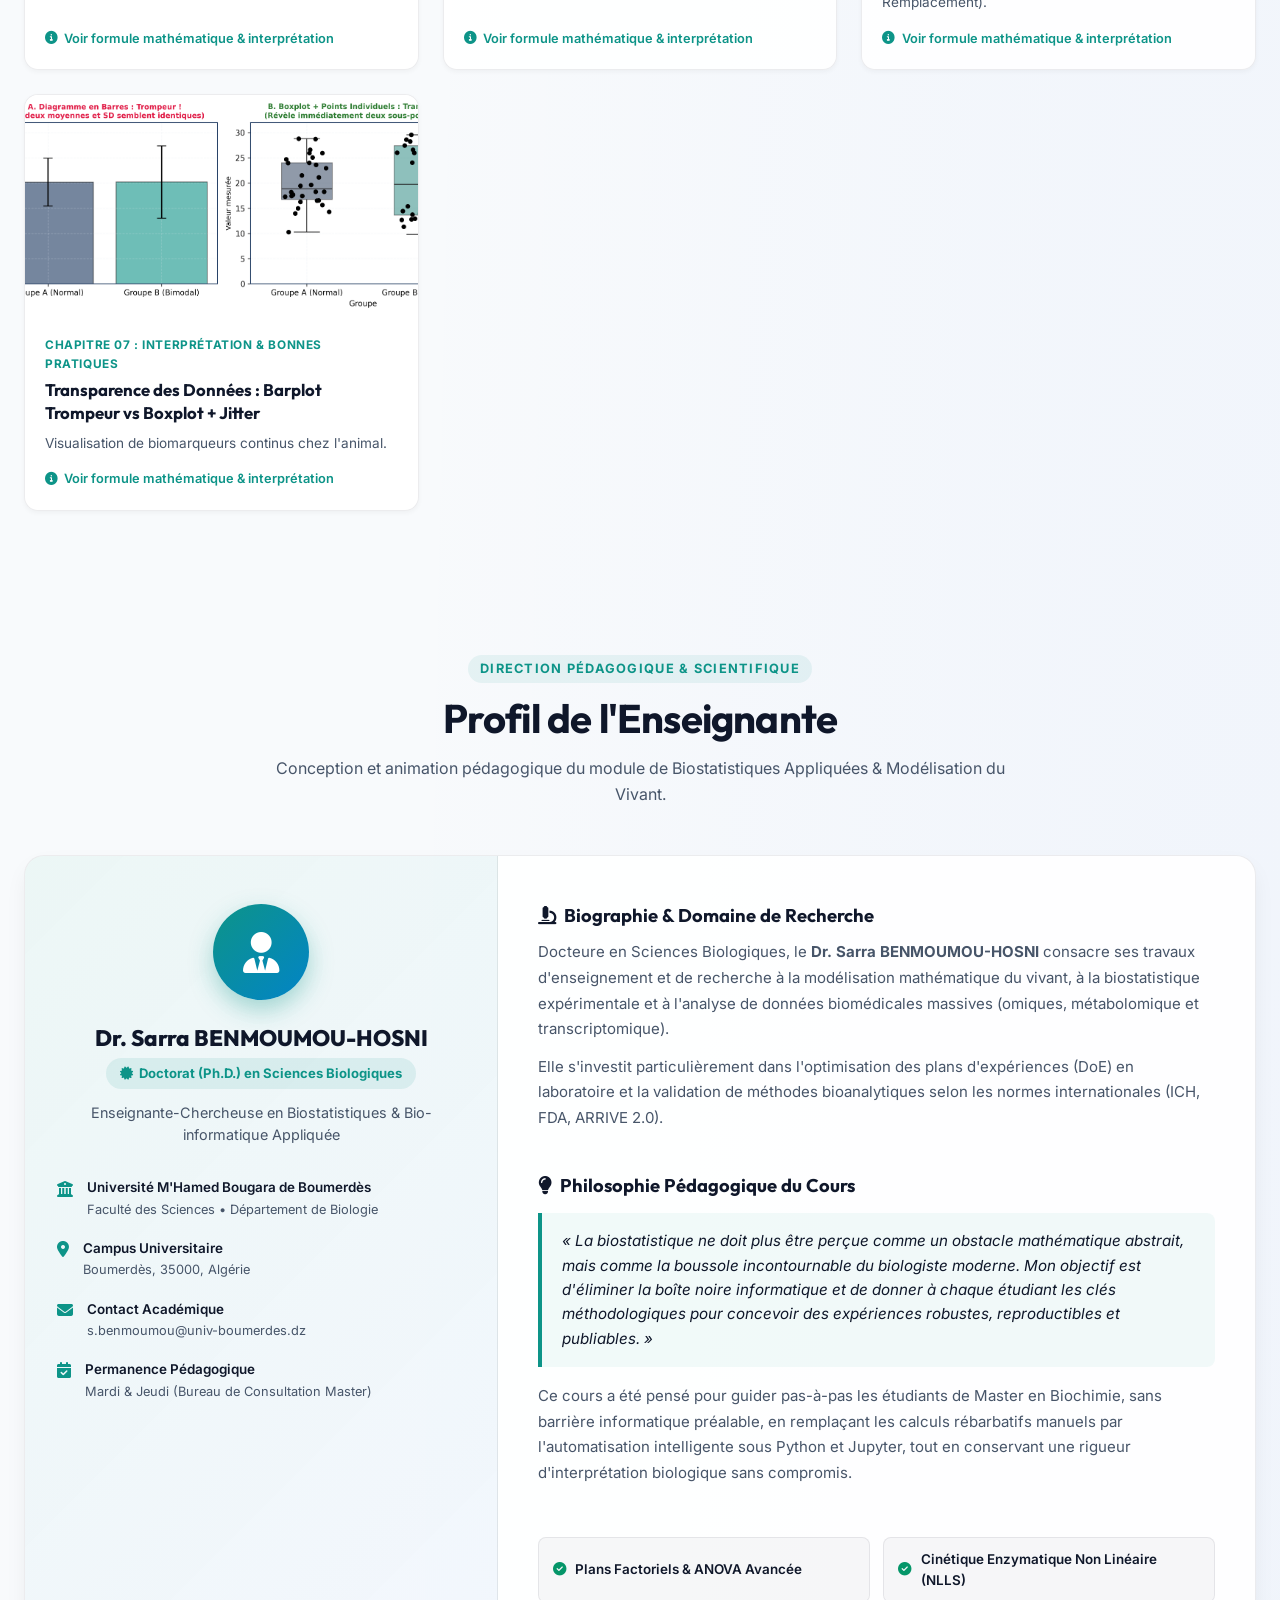
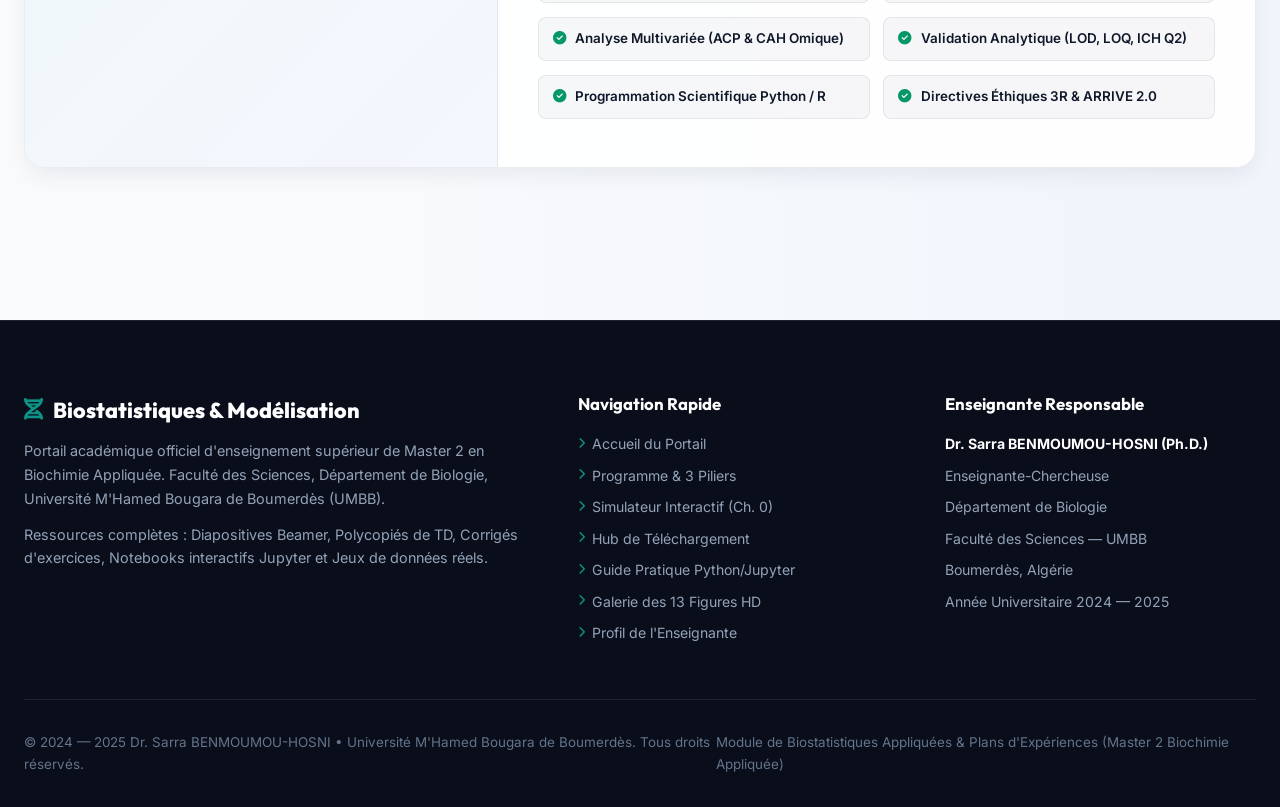
==== commit 3ce364bc: "fix(polycopies): corriger débordements largeur, chevauchement footer et ajouter 2 exercices résolus " ====
--- a/website/index.html
+++ b/website/index.html
@@ -272,7 +272,8 @@
             <span class="tag-pill">Arbre Décisionnel</span>
           </div>
           <div class="chapter-actions">
-            <a href="downloads/cours/Chapitre_00_Introduction_Biostatistiques.pdf" class="btn-micro btn-cours" download title="Télécharger les Diapos"><i class="fas fa-file-pdf"></i> Cours</a>
+            <a href="downloads/polycopies/Polycopie_Chapitre_00_Introduction_Biostatistiques.pdf" class="btn-micro btn-polycopie" download title="Télécharger le Polycopié de cours rédigé (Guide pas-à-pas)"><i class="fas fa-book-open"></i> Polycopié</a>
+            <a href="downloads/cours/Chapitre_00_Introduction_Biostatistiques.pdf" class="btn-micro btn-cours" download title="Télécharger les Diapos"><i class="fas fa-file-pdf"></i> Diapos</a>
             <a href="downloads/td_enonces/TD_Chapitre_00_Introduction.pdf" class="btn-micro btn-enonce" download title="Télécharger l'Énoncé TD"><i class="fas fa-pencil-alt"></i> TD</a>
             <a href="downloads/tp/TP00_Prise_En_Main_Python_Bio.ipynb" class="btn-micro btn-tp" download title="Télécharger le Notebook TP"><i class="fab fa-python"></i> TP 00</a>
           </div>
@@ -293,7 +294,8 @@
             <span class="tag-pill">Tukey HSD & Dunnett</span>
           </div>
           <div class="chapter-actions">
-            <a href="downloads/cours/Chapitre_01_ANOVA_Croisee.pdf" class="btn-micro btn-cours" download title="Télécharger les Diapos"><i class="fas fa-file-pdf"></i> Cours</a>
+            <a href="downloads/polycopies/Polycopie_Chapitre_01_ANOVA_Croisee.pdf" class="btn-micro btn-polycopie" download title="Télécharger le Polycopié de cours rédigé (Guide pas-à-pas)"><i class="fas fa-book-open"></i> Polycopié</a>
+            <a href="downloads/cours/Chapitre_01_ANOVA_Croisee.pdf" class="btn-micro btn-cours" download title="Télécharger les Diapos"><i class="fas fa-file-pdf"></i> Diapos</a>
             <a href="downloads/td_enonces/TD_Chapitre_01_ANOVA_Croisee.pdf" class="btn-micro btn-enonce" download title="Télécharger l'Énoncé TD"><i class="fas fa-pencil-alt"></i> TD</a>
             <a href="downloads/tp/TP01_ANOVA_Croisee_Biochimie.ipynb" class="btn-micro btn-tp" download title="Télécharger le Notebook TP"><i class="fab fa-python"></i> TP 01</a>
           </div>
@@ -313,7 +315,8 @@
             <span class="tag-pill">Variance Cuves</span>
           </div>
           <div class="chapter-actions">
-            <a href="downloads/cours/Chapitre_02_ANOVA_Hierarchisee.pdf" class="btn-micro btn-cours" download title="Télécharger les Diapos"><i class="fas fa-file-pdf"></i> Cours</a>
+            <a href="downloads/polycopies/Polycopie_Chapitre_02_ANOVA_Hierarchisee.pdf" class="btn-micro btn-polycopie" download title="Télécharger le Polycopié de cours rédigé (Guide pas-à-pas)"><i class="fas fa-book-open"></i> Polycopié</a>
+            <a href="downloads/cours/Chapitre_02_ANOVA_Hierarchisee.pdf" class="btn-micro btn-cours" download title="Télécharger les Diapos"><i class="fas fa-file-pdf"></i> Diapos</a>
             <a href="downloads/td_enonces/TD_Chapitre_02_ANOVA_Hierarchisee.pdf" class="btn-micro btn-enonce" download title="Télécharger l'Énoncé TD"><i class="fas fa-pencil-alt"></i> TD</a>
             <a href="downloads/tp/TP02_ANOVA_Hierarchisee_Biochimie.ipynb" class="btn-micro btn-tp" download title="Télécharger le Notebook TP"><i class="fab fa-python"></i> TP 02</a>
           </div>
@@ -1071,10 +1074,15 @@
         </div>
         <p class="dl-card-desc">Variabilité du vivant, typologie, moyenne/médiane, variance ($n-1$), SD vs SEM, Boxplots de Tukey, probabilités & Bayes (Se/Sp/VPP), lois Binomiale/Poisson/Normale, TCL et arbre décisionnel.</p>
         <div class="dl-card-footer">
-          <span class="dl-size-badge badge-cours">Diapos PDF • 50 Slides (HD 16:9)</span>
-          <a href="downloads/cours/Chapitre_00_Introduction_Biostatistiques.pdf" class="dl-action-btn btn-action-cours" download target="_blank">
-            <i class="fas fa-download"></i> Télécharger le Cours
-          </a>
+          <span class="dl-size-badge badge-cours">Polycopié Rédigé (A4) & Diapos (16:9)</span>
+          <div style="display: flex; gap: 0.45rem; flex-wrap: wrap;">
+            <a href="downloads/polycopies/Polycopie_Chapitre_00_Introduction_Biostatistiques.pdf" class="dl-action-btn btn-action-polycopie" download target="_blank">
+              <i class="fas fa-book-open"></i> Polycopié
+            </a>
+            <a href="downloads/cours/Chapitre_00_Introduction_Biostatistiques.pdf" class="dl-action-btn btn-action-cours" download target="_blank">
+              <i class="fas fa-file-powerpoint"></i> Diapos
+            </a>
+          </div>
         </div>
       </div>
 
@@ -1088,10 +1096,15 @@
         </div>
         <p class="dl-card-desc">Plans factoriels, effets principaux, synergie/antagonisme, partition détaillée des variances ($SS, ddl, MS$), test $F$ de Fisher, analyse des effets simples et post-hoc Tukey/Dunnett.</p>
         <div class="dl-card-footer">
-          <span class="dl-size-badge badge-cours">Diapos PDF • 36 Slides</span>
-          <a href="downloads/cours/Chapitre_01_ANOVA_Croisee.pdf" class="dl-action-btn btn-action-cours" download target="_blank">
-            <i class="fas fa-download"></i> Télécharger le Cours
-          </a>
+          <span class="dl-size-badge badge-cours">Polycopié Rédigé (A4) & Diapos (16:9)</span>
+          <div style="display: flex; gap: 0.45rem; flex-wrap: wrap;">
+            <a href="downloads/polycopies/Polycopie_Chapitre_01_ANOVA_Croisee.pdf" class="dl-action-btn btn-action-polycopie" download target="_blank">
+              <i class="fas fa-book-open"></i> Polycopié
+            </a>
+            <a href="downloads/cours/Chapitre_01_ANOVA_Croisee.pdf" class="dl-action-btn btn-action-cours" download target="_blank">
+              <i class="fas fa-file-powerpoint"></i> Diapos
+            </a>
+          </div>
         </div>
       </div>
 
@@ -1105,10 +1118,15 @@
         </div>
         <p class="dl-card-desc">Facteurs emboîtés ($B \subset A$), lutte contre la pseudoréplication et terme d'erreur approprié (Insuline industrielle).</p>
         <div class="dl-card-footer">
-          <span class="dl-size-badge badge-cours">Diapos PDF • 9 Slides</span>
-          <a href="downloads/cours/Chapitre_02_ANOVA_Hierarchisee.pdf" class="dl-action-btn btn-action-cours" download target="_blank">
-            <i class="fas fa-download"></i> Télécharger le Cours
-          </a>
+          <span class="dl-size-badge badge-cours">Polycopié Rédigé (A4) & Diapos (16:9)</span>
+          <div style="display: flex; gap: 0.45rem; flex-wrap: wrap;">
+            <a href="downloads/polycopies/Polycopie_Chapitre_02_ANOVA_Hierarchisee.pdf" class="dl-action-btn btn-action-polycopie" download target="_blank">
+              <i class="fas fa-book-open"></i> Polycopié
+            </a>
+            <a href="downloads/cours/Chapitre_02_ANOVA_Hierarchisee.pdf" class="dl-action-btn btn-action-cours" download target="_blank">
+              <i class="fas fa-file-powerpoint"></i> Diapos
+            </a>
+          </div>
         </div>
       </div>
 
--- a/website/style.css
+++ b/website/style.css
@@ -802,6 +802,9 @@
   transition: var(--transition);
 }
 
+.btn-polycopie { background: rgba(13, 148, 136, 0.12); color: #0d9488; font-weight: 700; border: 1px solid rgba(13, 148, 136, 0.3); }
+.btn-polycopie:hover { background: #0d9488; color: white; border-color: #0d9488; box-shadow: 0 2px 8px rgba(13, 148, 136, 0.3); }
+
 .btn-cours { background: rgba(37, 99, 235, 0.1); color: var(--accent-blue); }
 .btn-cours:hover { background: var(--accent-blue); color: white; }
 
@@ -1087,6 +1090,9 @@
   gap: 0.45rem;
   transition: var(--transition);
 }
+
+.btn-action-polycopie { background: #0d9488; color: white; box-shadow: 0 3px 10px rgba(13, 148, 136, 0.25); }
+.btn-action-polycopie:hover { background: #0f766e; }
 
 .btn-action-cours { background: var(--accent-blue); color: white; }
 .btn-action-cours:hover { background: #1d4ed8; }
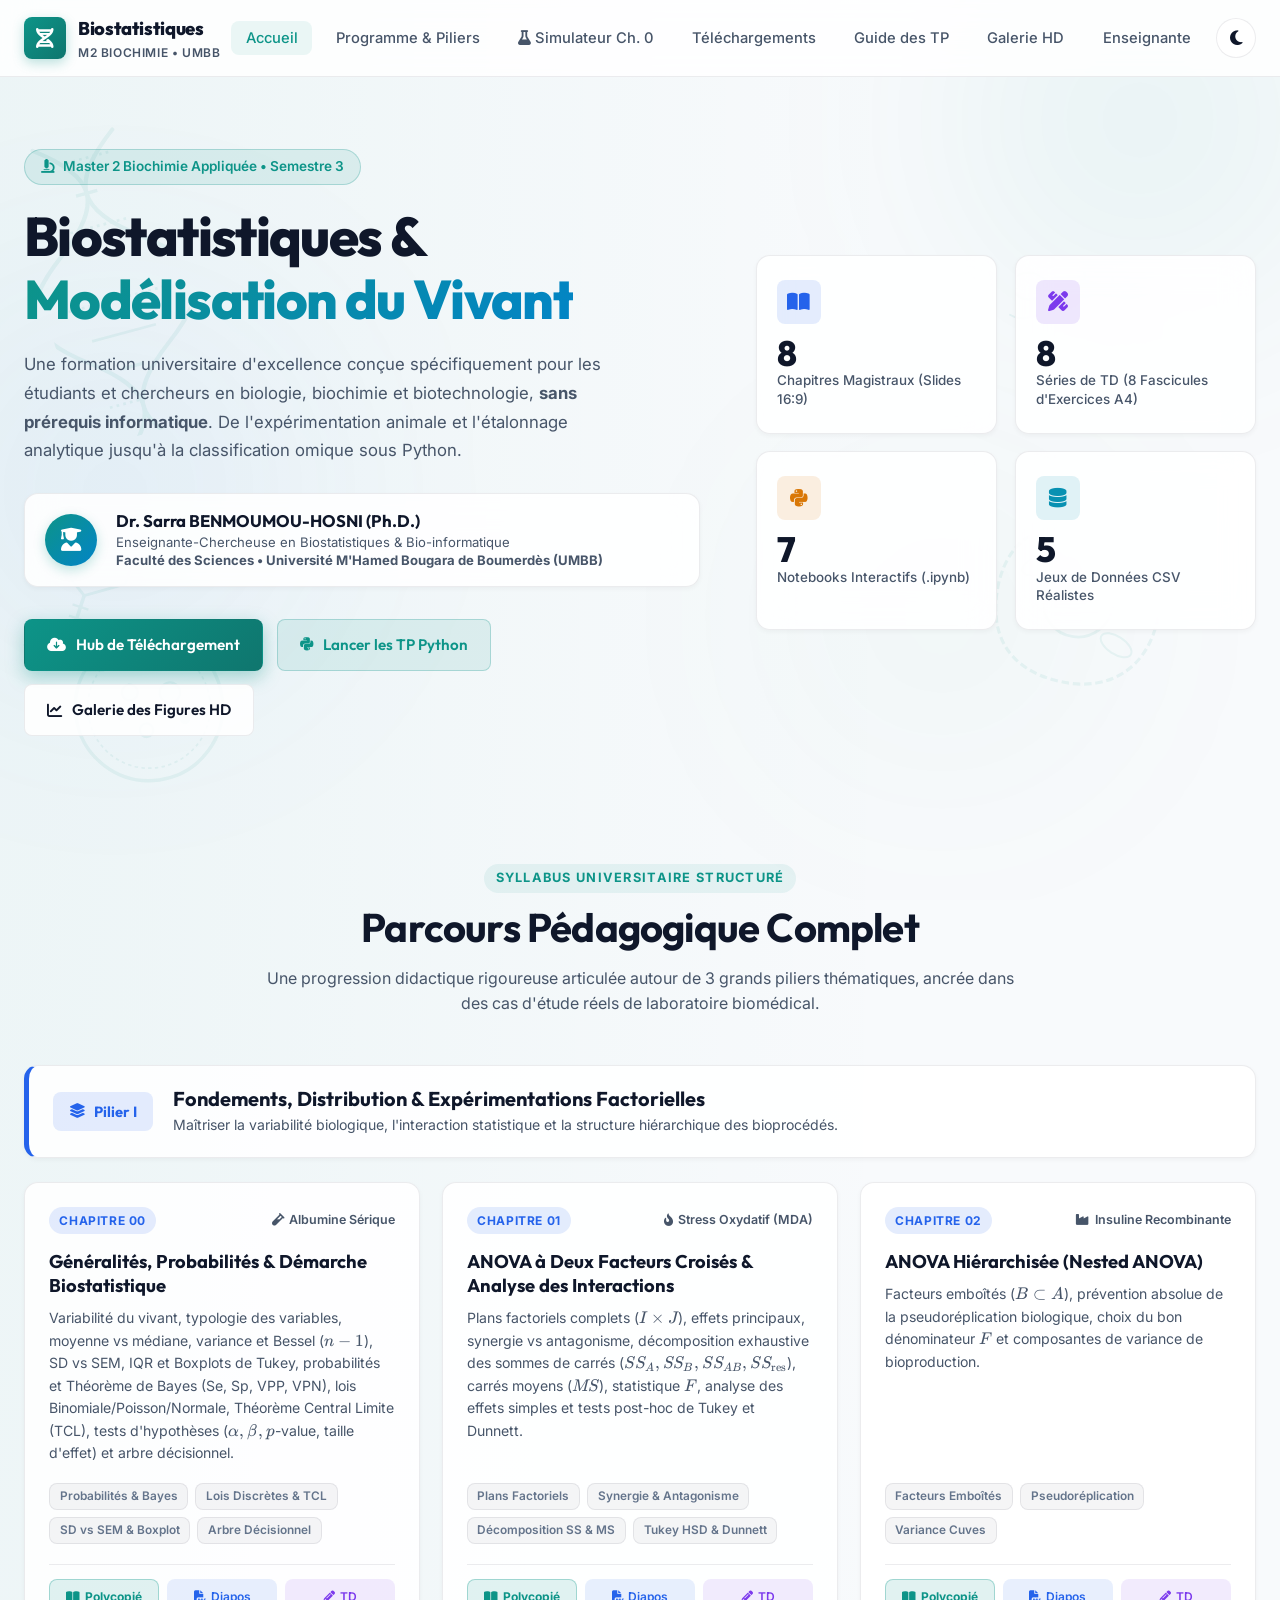
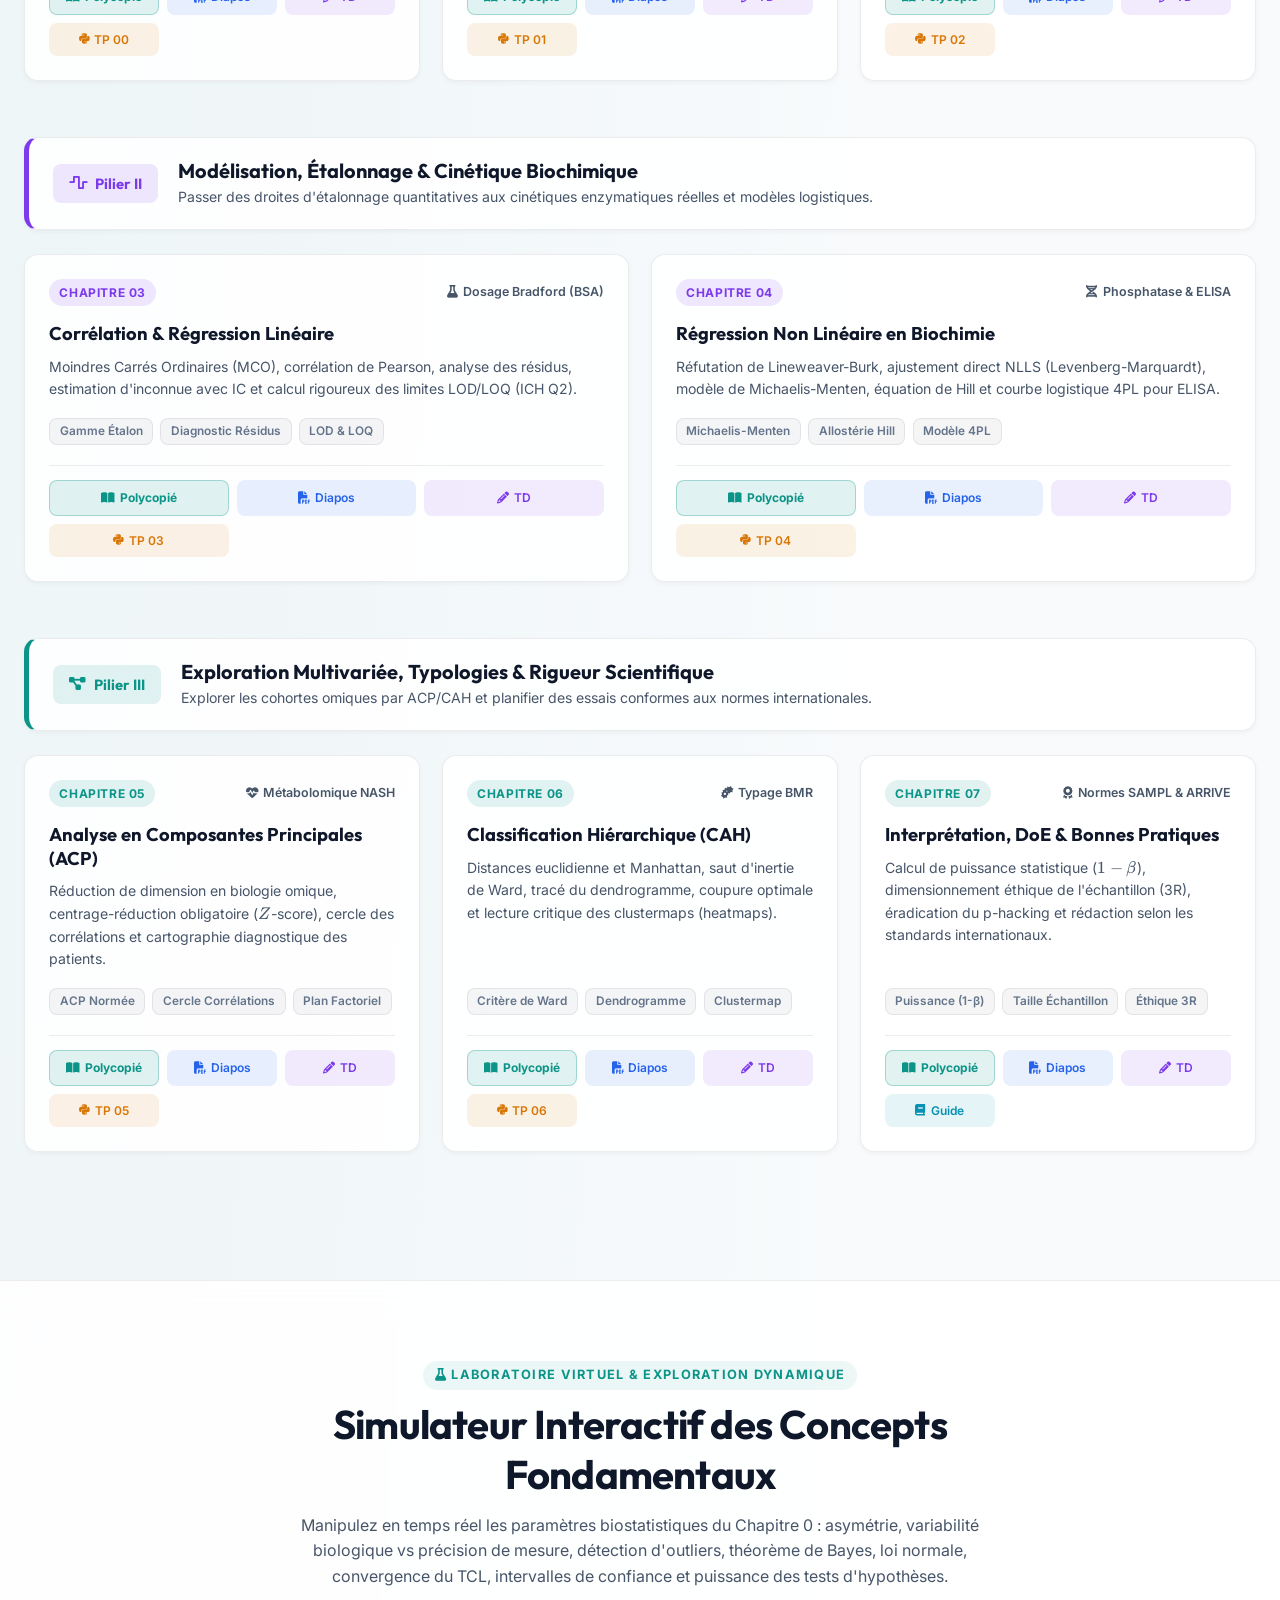
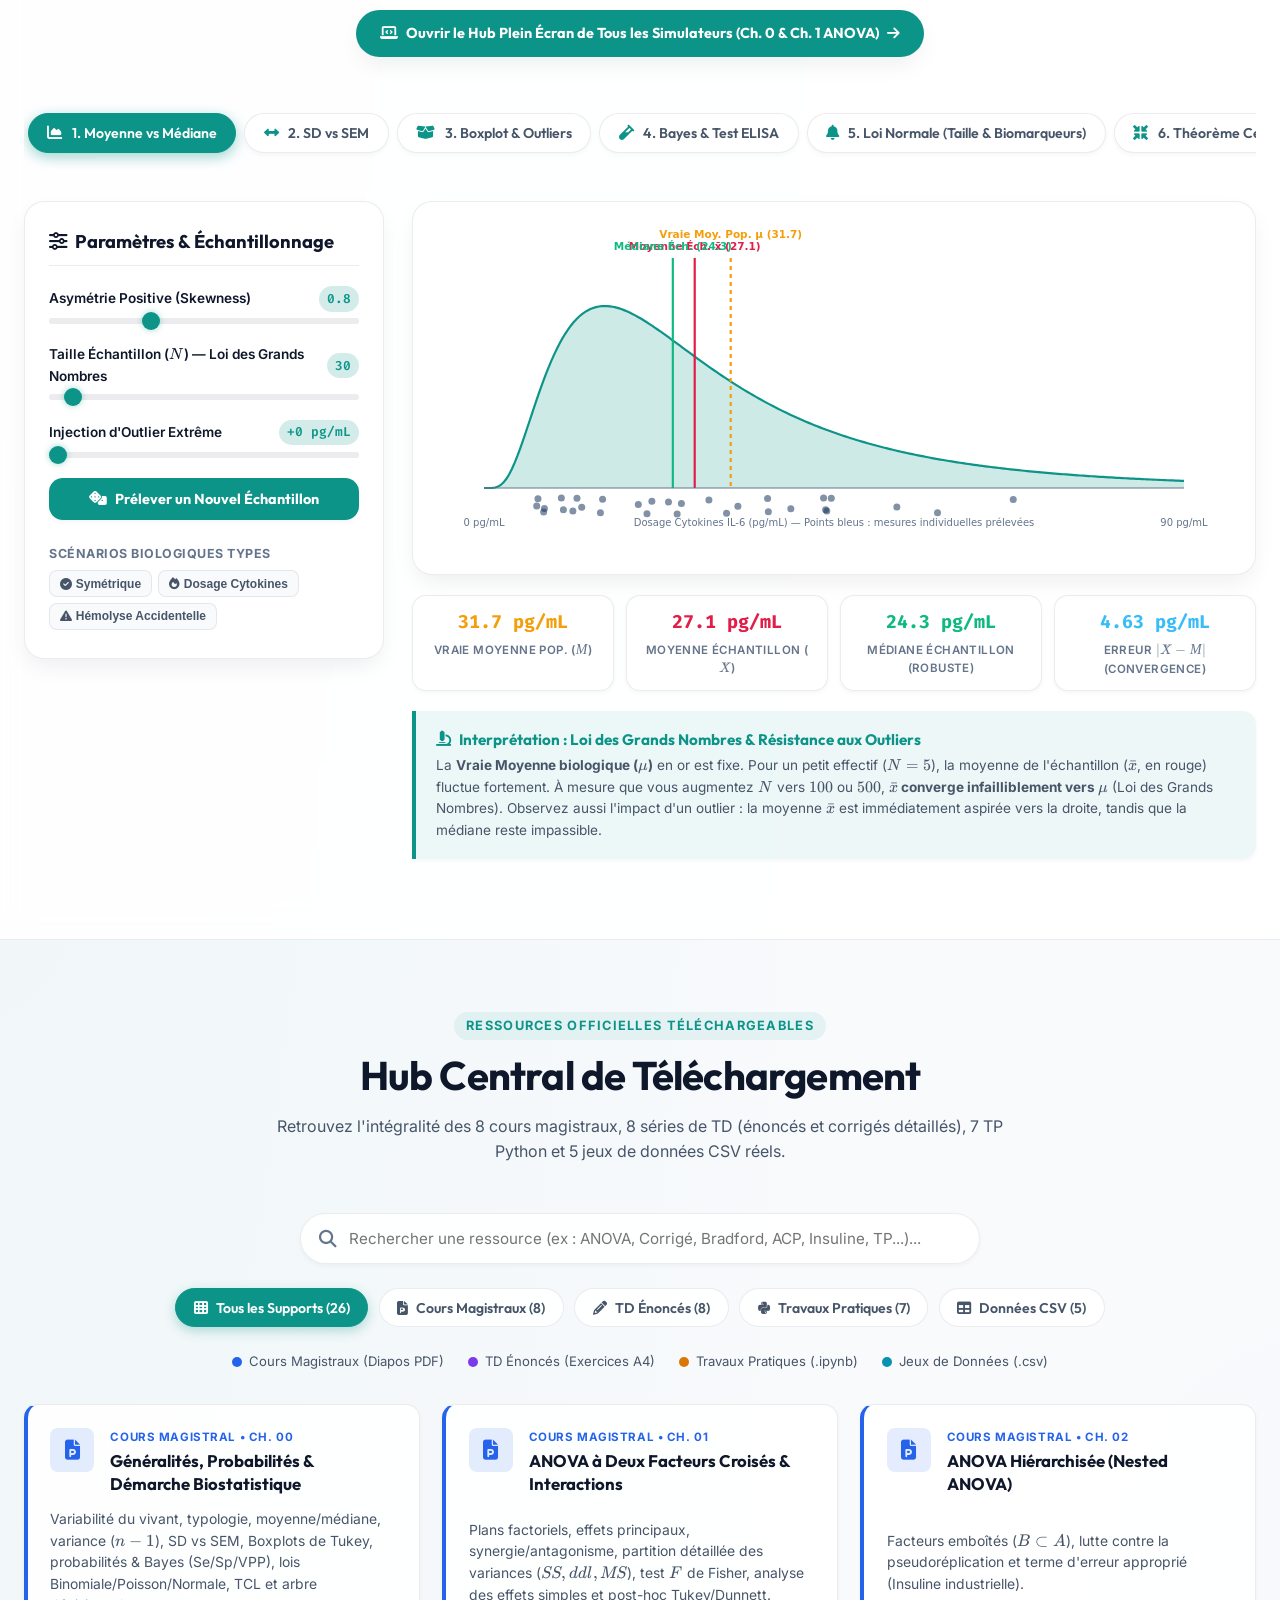
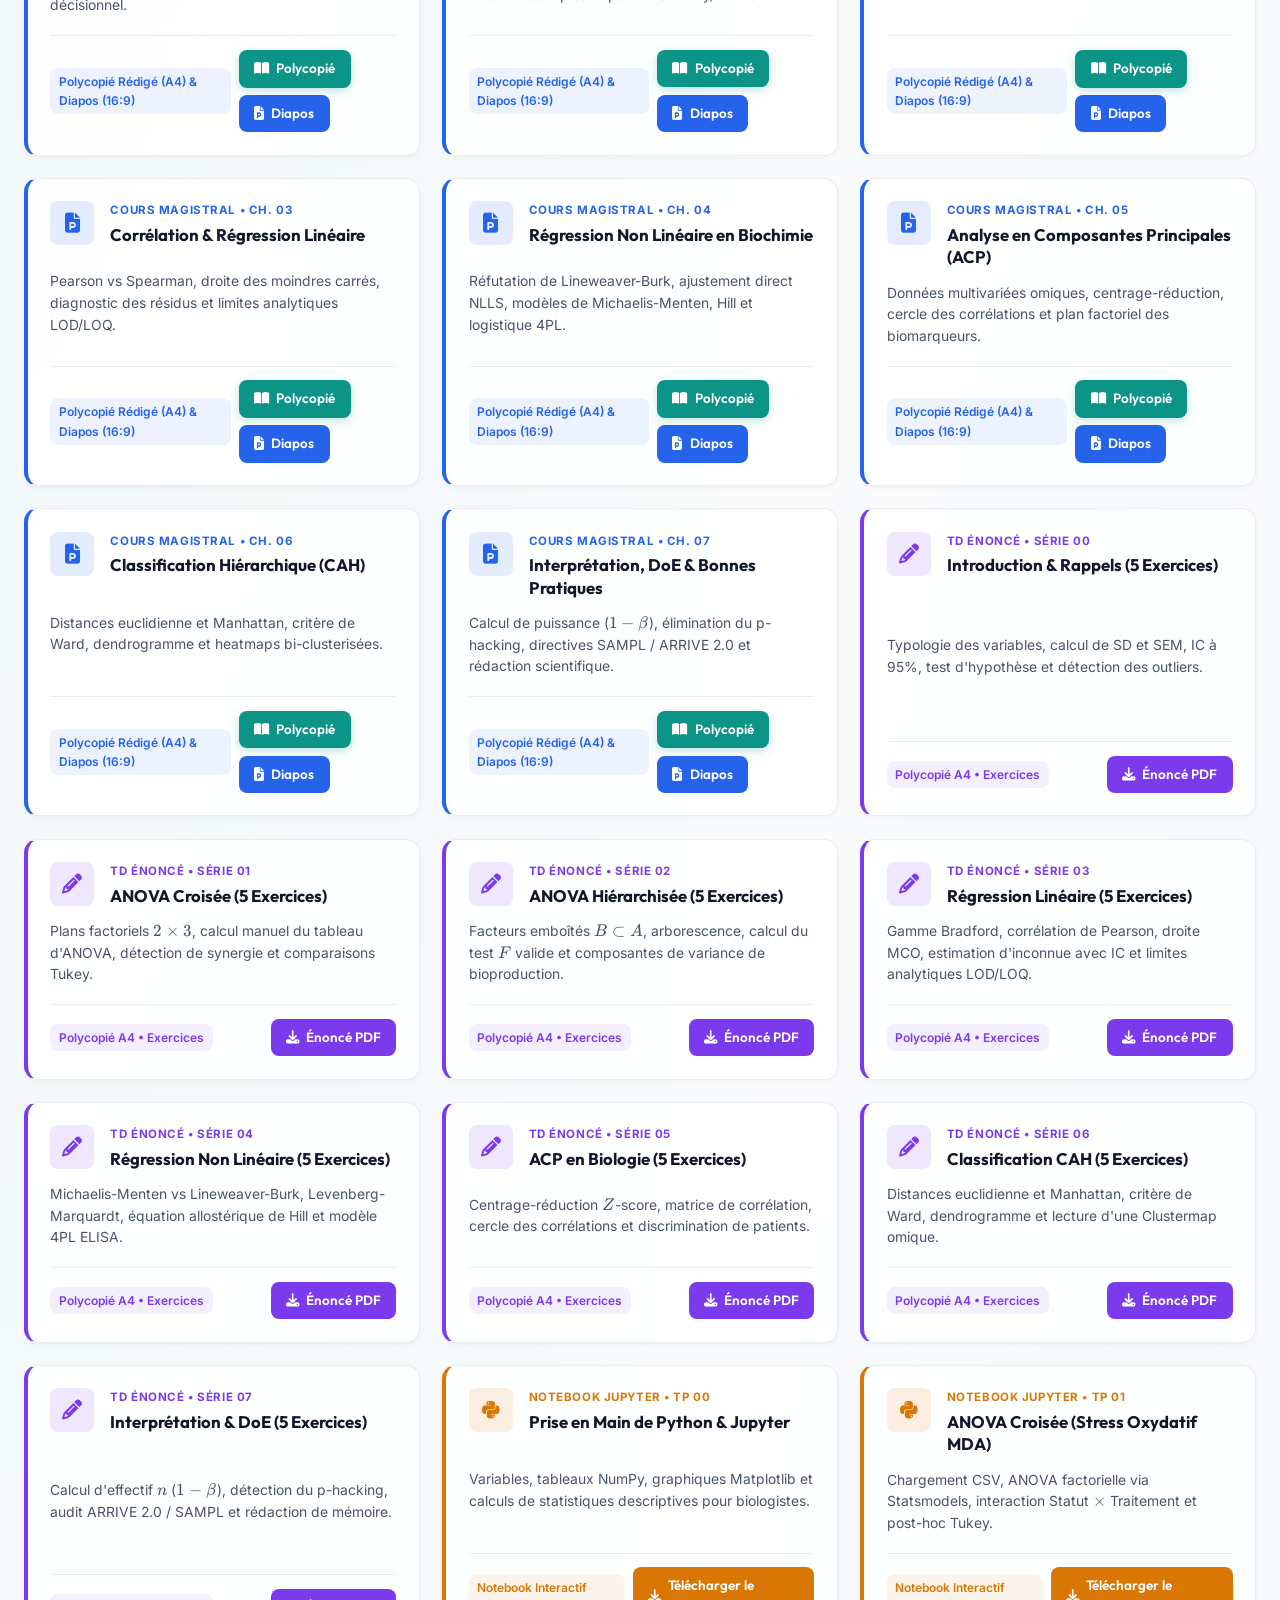
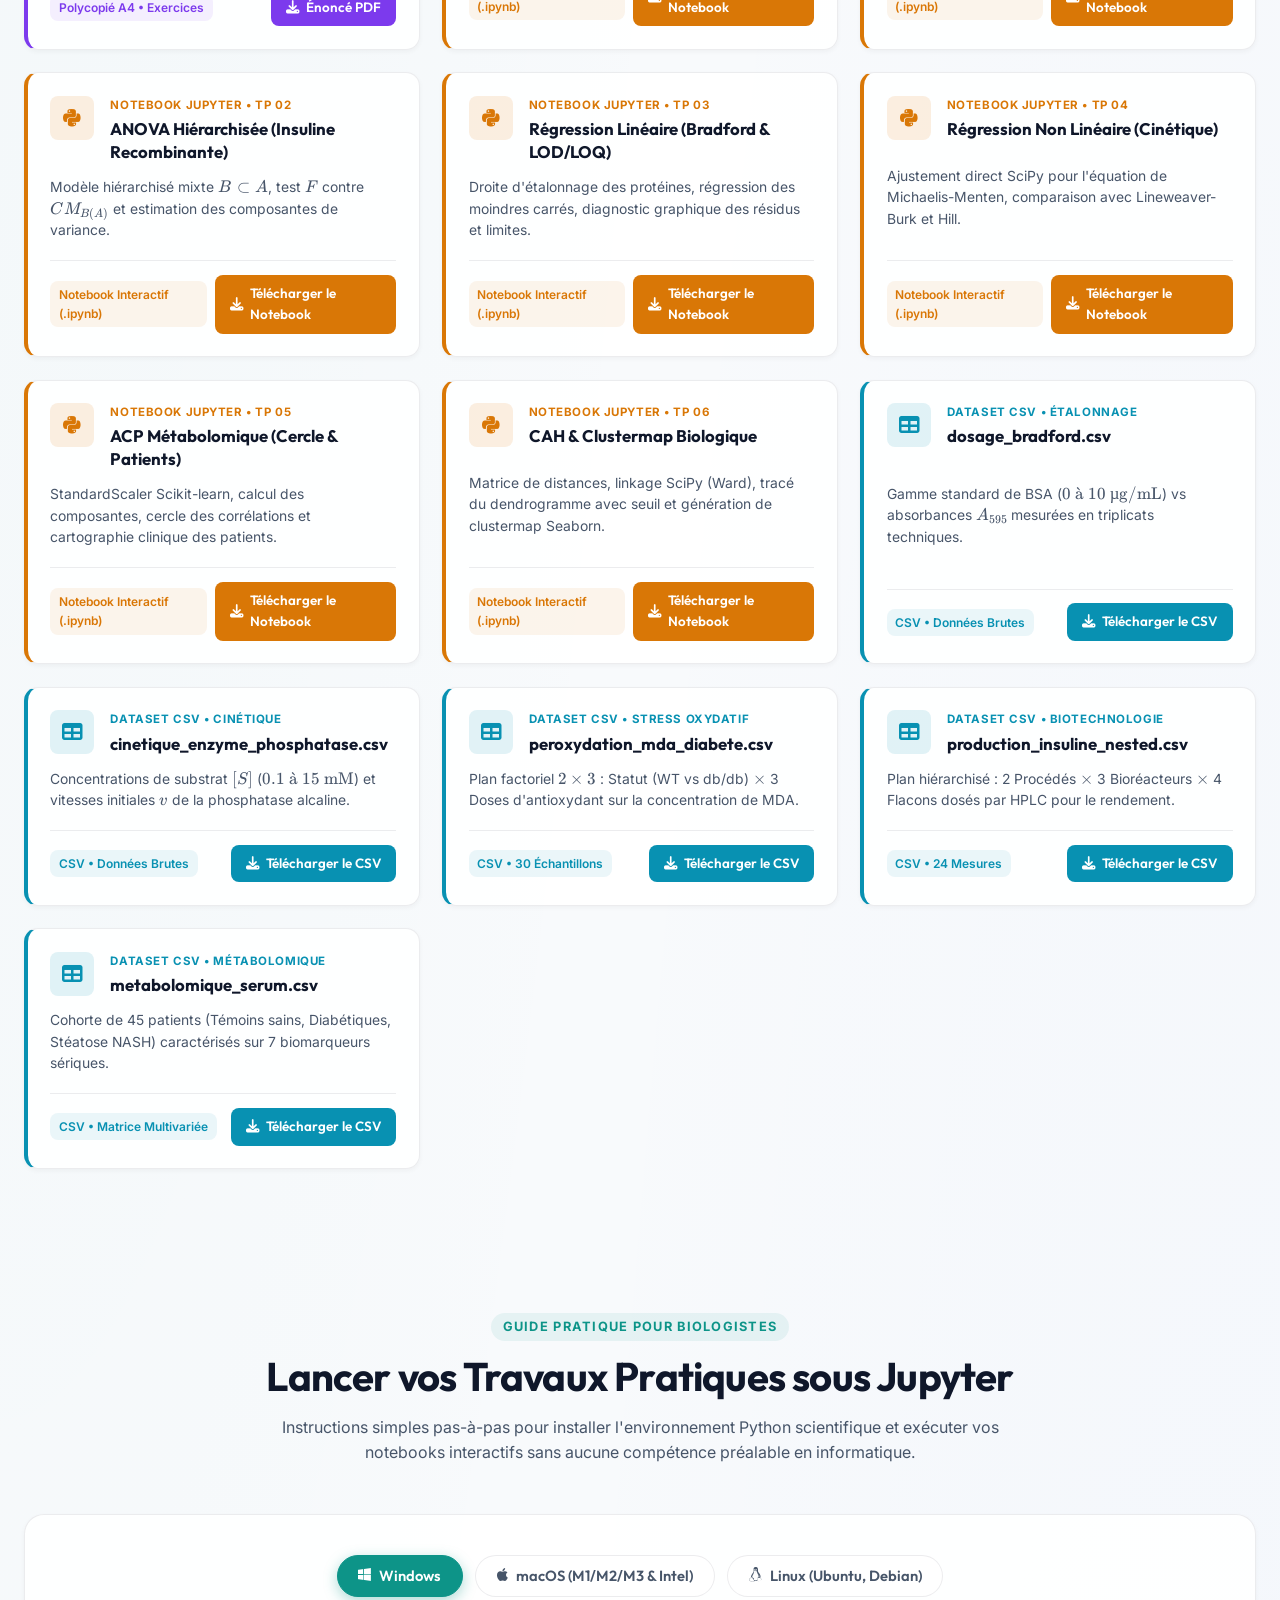
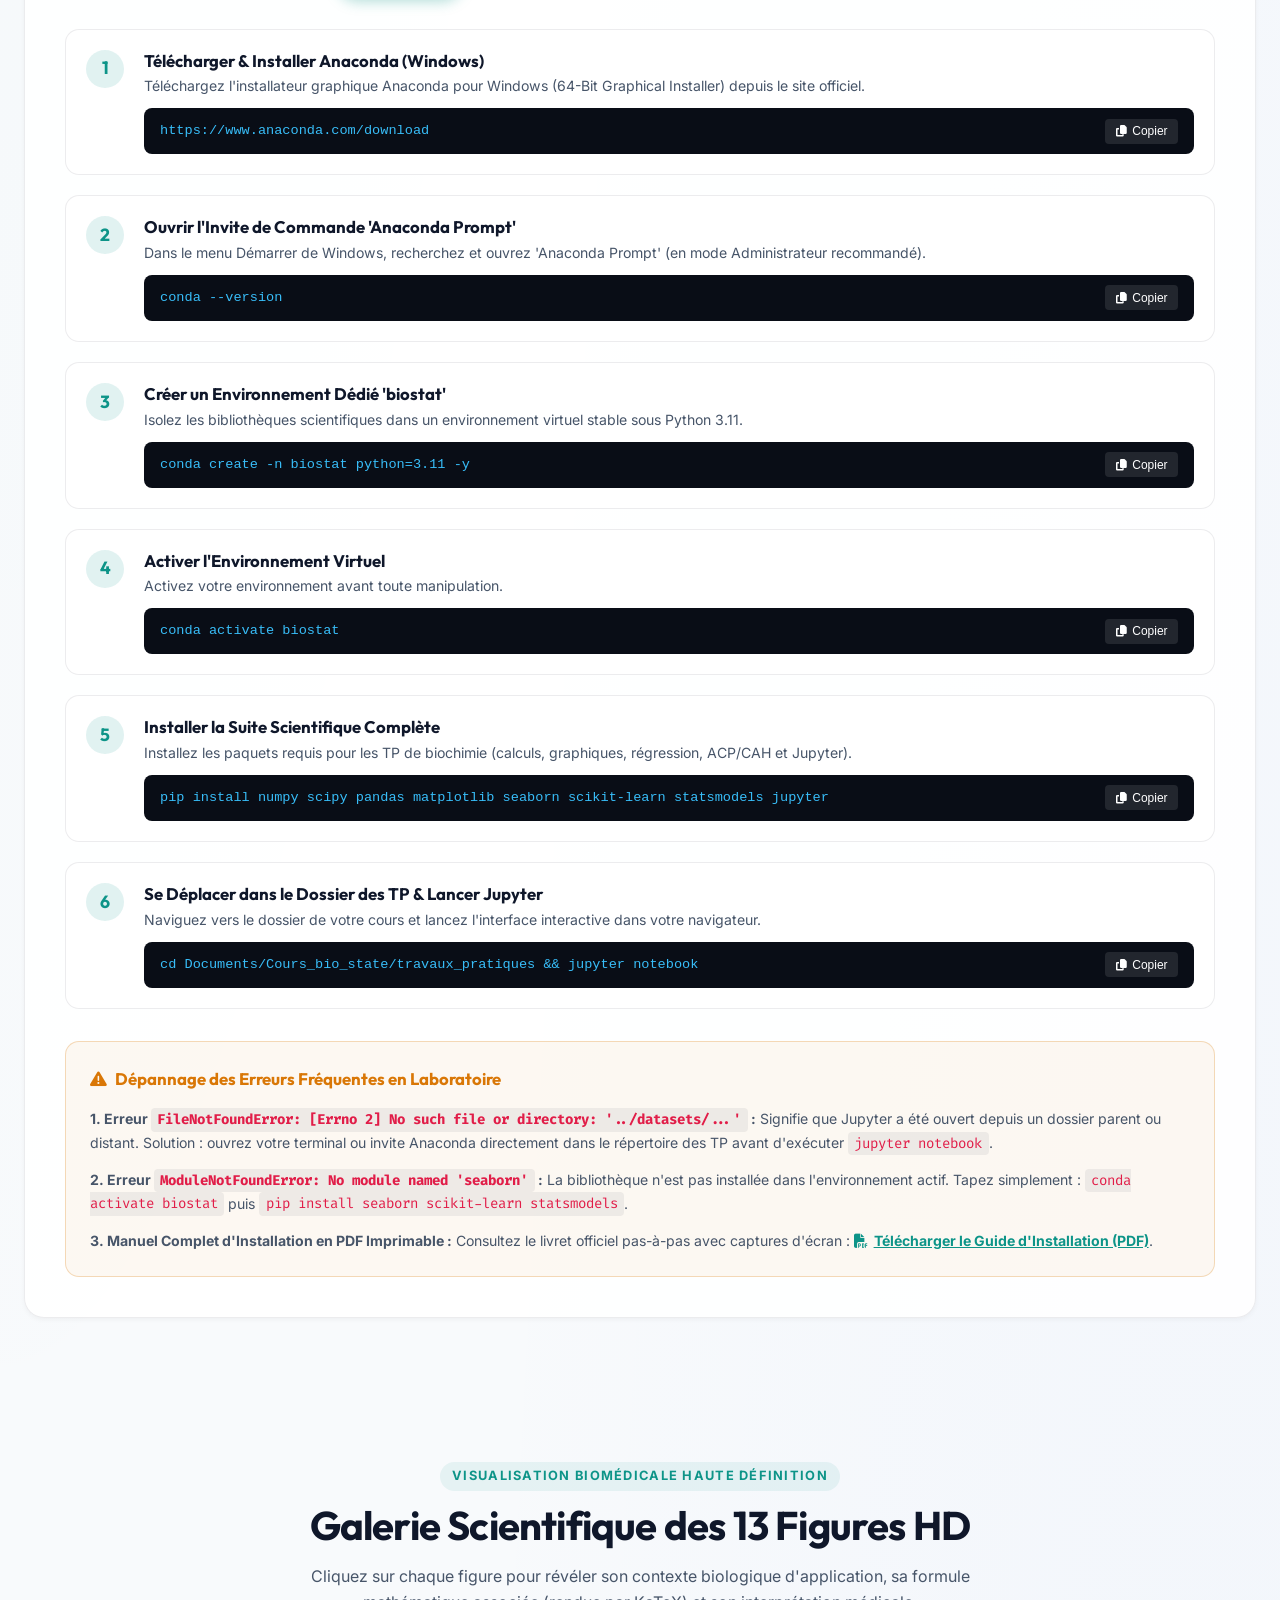
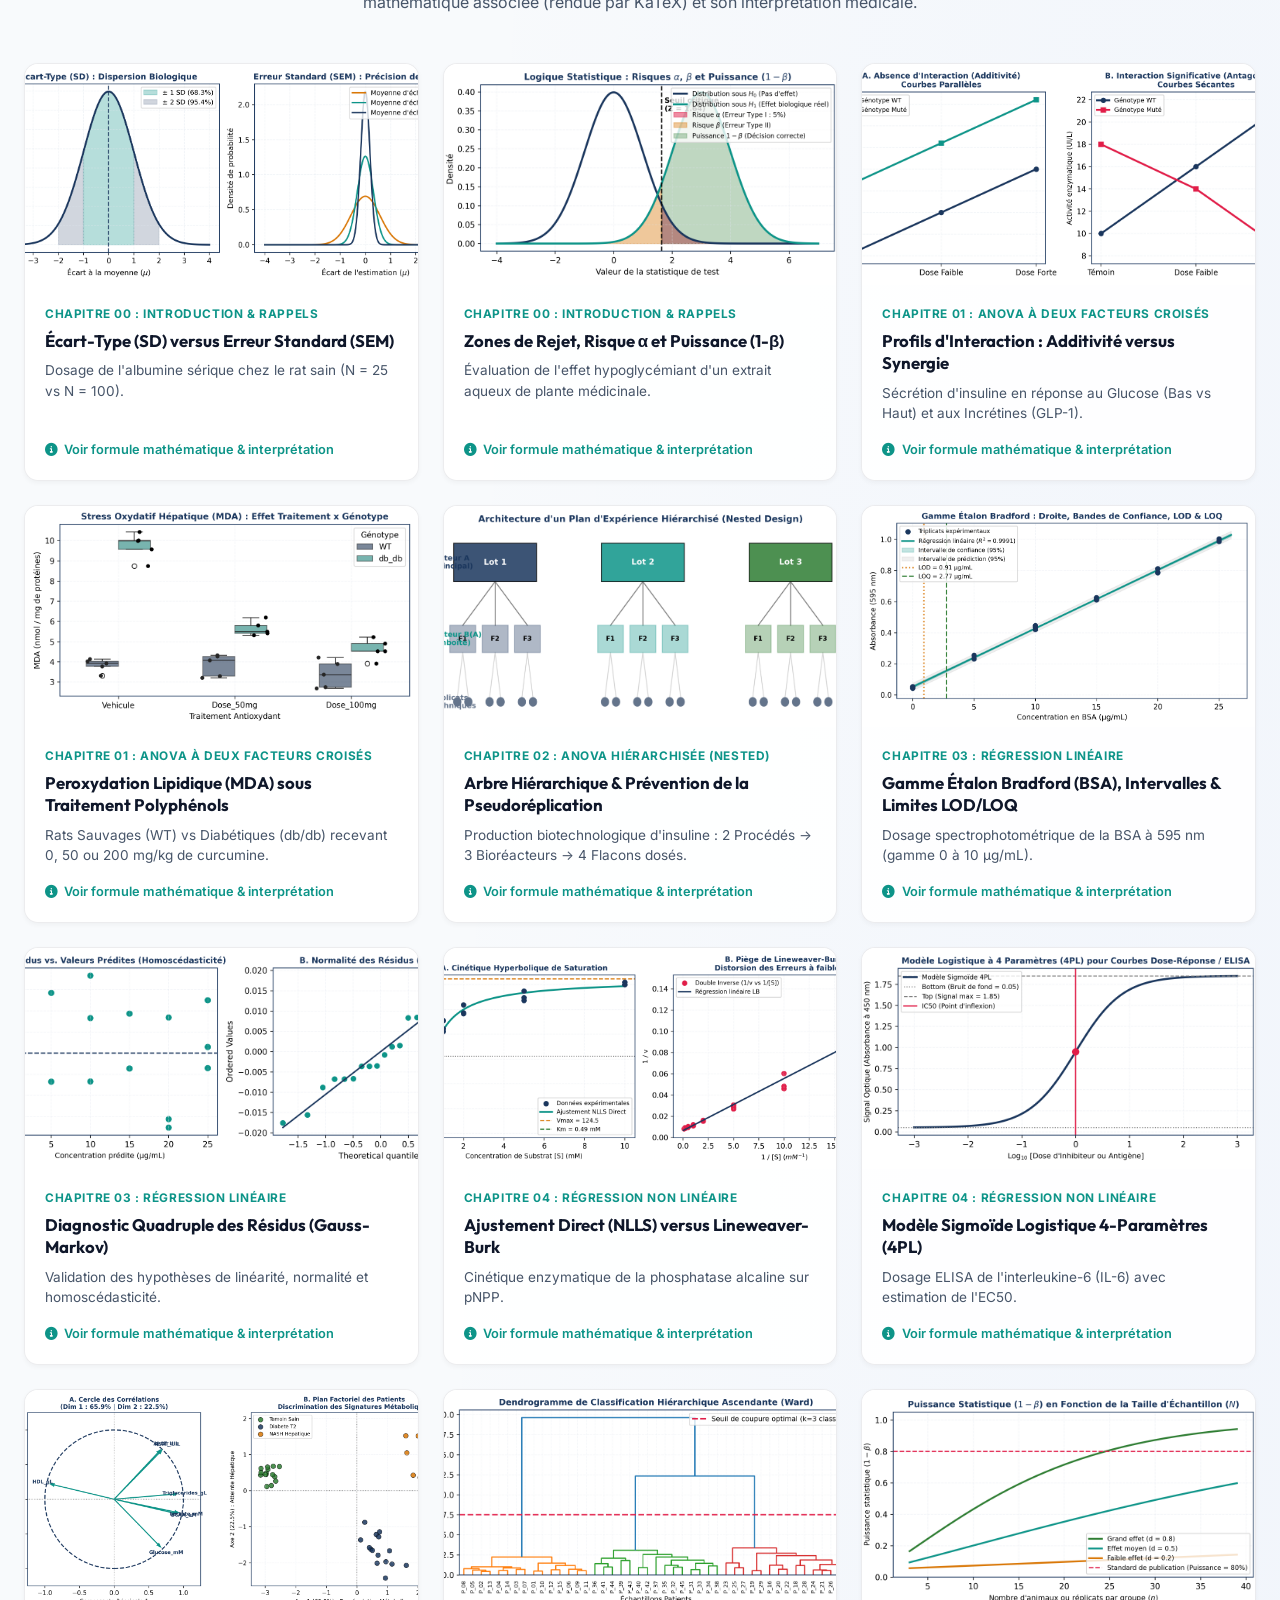
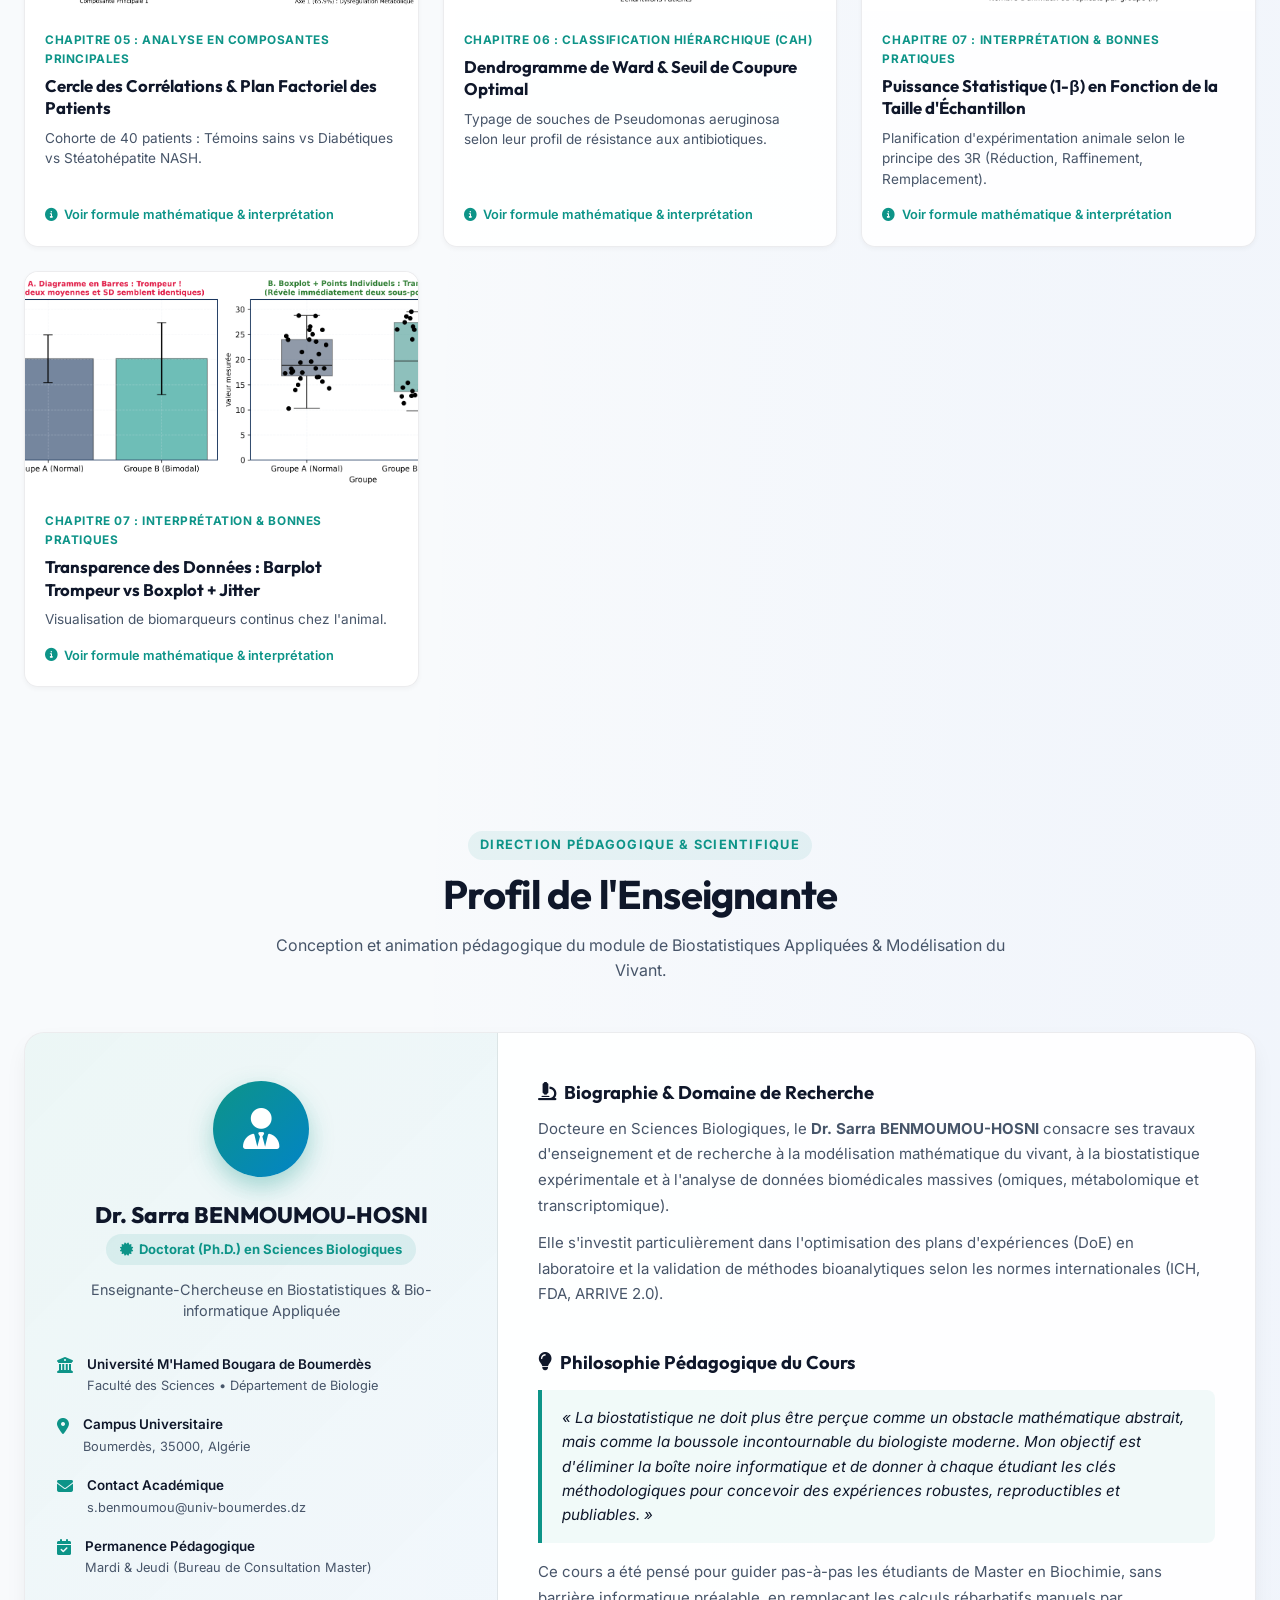
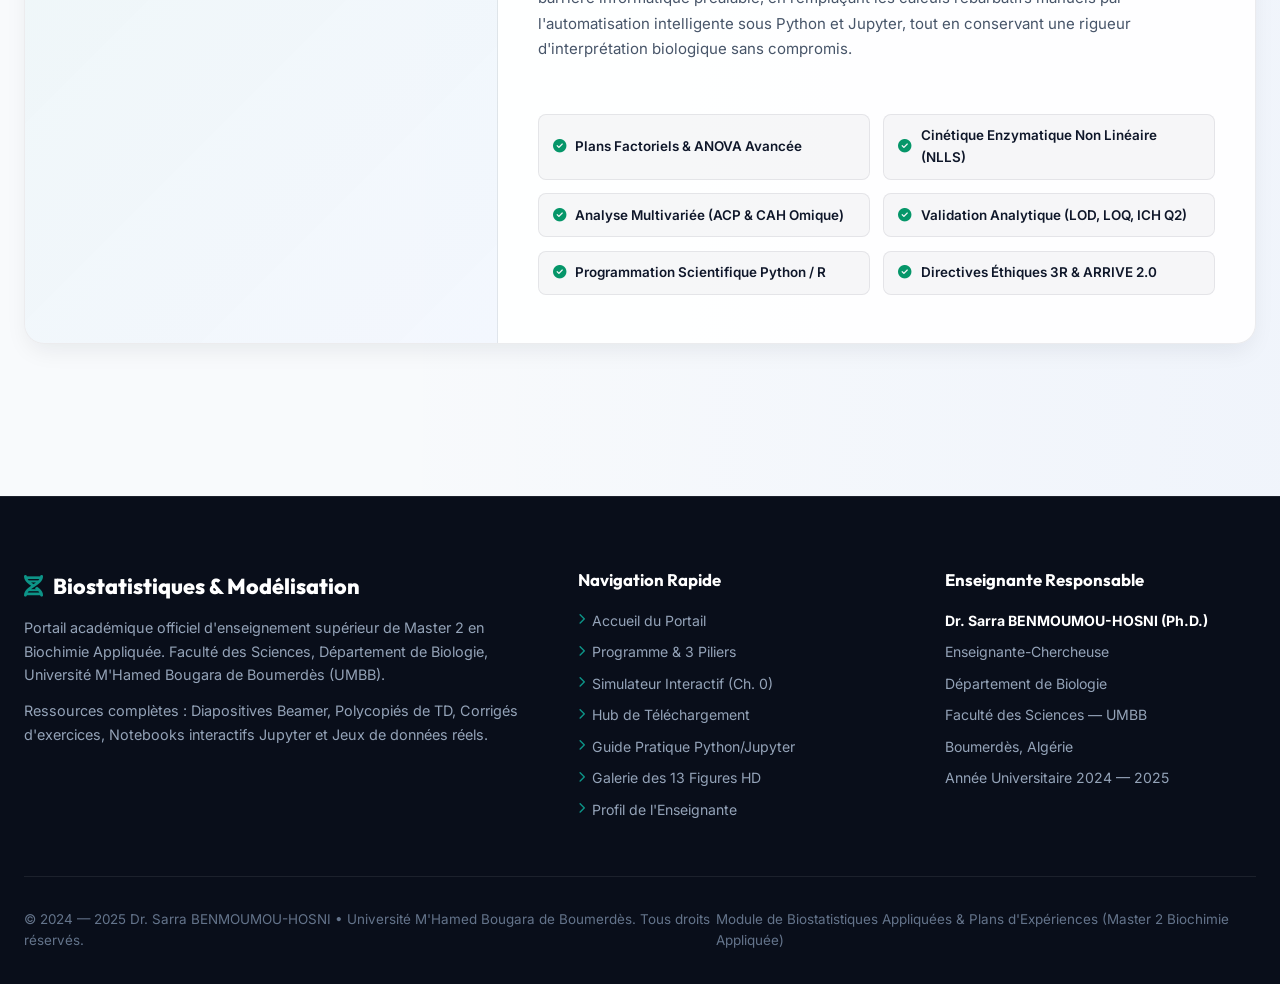
==== commit 04a1a0be: "feat(polycopies): simplifier les titres, supprimer 'Pas-à-Pas' et ajouter les polycopiés complets po" ====
--- a/website/index.html
+++ b/website/index.html
@@ -349,7 +349,8 @@
             <span class="tag-pill">LOD & LOQ</span>
           </div>
           <div class="chapter-actions">
-            <a href="downloads/cours/Chapitre_03_Regression_Lineaire.pdf" class="btn-micro btn-cours" download title="Télécharger les Diapos"><i class="fas fa-file-pdf"></i> Cours</a>
+            <a href="downloads/polycopies/Polycopie_Chapitre_03_Regression_Lineaire.pdf" class="btn-micro btn-polycopie" download title="Télécharger le Polycopié de cours rédigé"><i class="fas fa-book-open"></i> Polycopié</a>
+            <a href="downloads/cours/Chapitre_03_Regression_Lineaire.pdf" class="btn-micro btn-cours" download title="Télécharger les Diapos"><i class="fas fa-file-pdf"></i> Diapos</a>
             <a href="downloads/td_enonces/TD_Chapitre_03_Regression_Lineaire.pdf" class="btn-micro btn-enonce" download title="Télécharger l'Énoncé TD"><i class="fas fa-pencil-alt"></i> TD</a>
             <a href="downloads/tp/TP03_Regression_Lineaire_Dosage/TP03_Regression_Lineaire_Dosage.ipynb" class="btn-micro btn-tp" download title="Télécharger le Notebook TP"><i class="fab fa-python"></i> TP 03</a>
           </div>
@@ -369,7 +370,8 @@
             <span class="tag-pill">Modèle 4PL</span>
           </div>
           <div class="chapter-actions">
-            <a href="downloads/cours/Chapitre_04_Regression_Non_Lineaire.pdf" class="btn-micro btn-cours" download title="Télécharger les Diapos"><i class="fas fa-file-pdf"></i> Cours</a>
+            <a href="downloads/polycopies/Polycopie_Chapitre_04_Regression_Non_Lineaire.pdf" class="btn-micro btn-polycopie" download title="Télécharger le Polycopié de cours rédigé"><i class="fas fa-book-open"></i> Polycopié</a>
+            <a href="downloads/cours/Chapitre_04_Regression_Non_Lineaire.pdf" class="btn-micro btn-cours" download title="Télécharger les Diapos"><i class="fas fa-file-pdf"></i> Diapos</a>
             <a href="downloads/td_enonces/TD_Chapitre_04_Regression_Non_Lineaire.pdf" class="btn-micro btn-enonce" download title="Télécharger l'Énoncé TD"><i class="fas fa-pencil-alt"></i> TD</a>
             <a href="downloads/tp/TP04_Cinetique_Non_Lineaire/TP04_Cinetique_Non_Lineaire.ipynb" class="btn-micro btn-tp" download title="Télécharger le Notebook TP"><i class="fab fa-python"></i> TP 04</a>
           </div>
@@ -402,7 +404,8 @@
             <span class="tag-pill">Plan Factoriel</span>
           </div>
           <div class="chapter-actions">
-            <a href="downloads/cours/Chapitre_05_ACP.pdf" class="btn-micro btn-cours" download title="Télécharger les Diapos"><i class="fas fa-file-pdf"></i> Cours</a>
+            <a href="downloads/polycopies/Polycopie_Chapitre_05_ACP.pdf" class="btn-micro btn-polycopie" download title="Télécharger le Polycopié de cours rédigé"><i class="fas fa-book-open"></i> Polycopié</a>
+            <a href="downloads/cours/Chapitre_05_ACP.pdf" class="btn-micro btn-cours" download title="Télécharger les Diapos"><i class="fas fa-file-pdf"></i> Diapos</a>
             <a href="downloads/td_enonces/TD_Chapitre_05_ACP.pdf" class="btn-micro btn-enonce" download title="Télécharger l'Énoncé TD"><i class="fas fa-pencil-alt"></i> TD</a>
             <a href="downloads/tp/TP05_ACP_Metabolomique/TP05_ACP_Metabolomique.ipynb" class="btn-micro btn-tp" download title="Télécharger le Notebook TP"><i class="fab fa-python"></i> TP 05</a>
           </div>
@@ -422,7 +425,8 @@
             <span class="tag-pill">Clustermap</span>
           </div>
           <div class="chapter-actions">
-            <a href="downloads/cours/Chapitre_06_CAH.pdf" class="btn-micro btn-cours" download title="Télécharger les Diapos"><i class="fas fa-file-pdf"></i> Cours</a>
+            <a href="downloads/polycopies/Polycopie_Chapitre_06_CAH.pdf" class="btn-micro btn-polycopie" download title="Télécharger le Polycopié de cours rédigé"><i class="fas fa-book-open"></i> Polycopié</a>
+            <a href="downloads/cours/Chapitre_06_CAH.pdf" class="btn-micro btn-cours" download title="Télécharger les Diapos"><i class="fas fa-file-pdf"></i> Diapos</a>
             <a href="downloads/td_enonces/TD_Chapitre_06_CAH.pdf" class="btn-micro btn-enonce" download title="Télécharger l'Énoncé TD"><i class="fas fa-pencil-alt"></i> TD</a>
             <a href="downloads/tp/TP06_CAH_Classification_Biologique/TP06_CAH_Classification_Biologique.ipynb" class="btn-micro btn-tp" download title="Télécharger le Notebook TP"><i class="fab fa-python"></i> TP 06</a>
           </div>
@@ -442,7 +446,8 @@
             <span class="tag-pill">Éthique 3R</span>
           </div>
           <div class="chapter-actions">
-            <a href="downloads/cours/Chapitre_07_Interpretation_Analyse.pdf" class="btn-micro btn-cours" download title="Télécharger les Diapos"><i class="fas fa-file-pdf"></i> Cours</a>
+            <a href="downloads/polycopies/Polycopie_Chapitre_07_Interpretation.pdf" class="btn-micro btn-polycopie" download title="Télécharger le Polycopié de cours rédigé"><i class="fas fa-book-open"></i> Polycopié</a>
+            <a href="downloads/cours/Chapitre_07_Interpretation_Analyse.pdf" class="btn-micro btn-cours" download title="Télécharger les Diapos"><i class="fas fa-file-pdf"></i> Diapos</a>
             <a href="downloads/td_enonces/TD_Chapitre_07_Interpretation.pdf" class="btn-micro btn-enonce" download title="Télécharger l'Énoncé TD"><i class="fas fa-pencil-alt"></i> TD</a>
             <a href="downloads/guide/Guide_Installation_Anaconda_Jupyter.pdf" class="btn-micro btn-guide" download title="Télécharger le Guide PDF"><i class="fas fa-book"></i> Guide</a>
           </div>
@@ -1140,10 +1145,15 @@
         </div>
         <p class="dl-card-desc">Pearson vs Spearman, droite des moindres carrés, diagnostic des résidus et limites analytiques LOD/LOQ.</p>
         <div class="dl-card-footer">
-          <span class="dl-size-badge badge-cours">Diapos PDF • 11 Slides</span>
-          <a href="downloads/cours/Chapitre_03_Regression_Lineaire.pdf" class="dl-action-btn btn-action-cours" download target="_blank">
-            <i class="fas fa-download"></i> Télécharger le Cours
-          </a>
+          <span class="dl-size-badge badge-cours">Polycopié Rédigé (A4) & Diapos (16:9)</span>
+          <div style="display: flex; gap: 0.45rem; flex-wrap: wrap;">
+            <a href="downloads/polycopies/Polycopie_Chapitre_03_Regression_Lineaire.pdf" class="dl-action-btn btn-action-polycopie" download target="_blank">
+              <i class="fas fa-book-open"></i> Polycopié
+            </a>
+            <a href="downloads/cours/Chapitre_03_Regression_Lineaire.pdf" class="dl-action-btn btn-action-cours" download target="_blank">
+              <i class="fas fa-file-powerpoint"></i> Diapos
+            </a>
+          </div>
         </div>
       </div>
 
@@ -1157,10 +1167,15 @@
         </div>
         <p class="dl-card-desc">Réfutation de Lineweaver-Burk, ajustement direct NLLS, modèles de Michaelis-Menten, Hill et logistique 4PL.</p>
         <div class="dl-card-footer">
-          <span class="dl-size-badge badge-cours">Diapos PDF • 11 Slides</span>
-          <a href="downloads/cours/Chapitre_04_Regression_Non_Lineaire.pdf" class="dl-action-btn btn-action-cours" download target="_blank">
-            <i class="fas fa-download"></i> Télécharger le Cours
-          </a>
+          <span class="dl-size-badge badge-cours">Polycopié Rédigé (A4) & Diapos (16:9)</span>
+          <div style="display: flex; gap: 0.45rem; flex-wrap: wrap;">
+            <a href="downloads/polycopies/Polycopie_Chapitre_04_Regression_Non_Lineaire.pdf" class="dl-action-btn btn-action-polycopie" download target="_blank">
+              <i class="fas fa-book-open"></i> Polycopié
+            </a>
+            <a href="downloads/cours/Chapitre_04_Regression_Non_Lineaire.pdf" class="dl-action-btn btn-action-cours" download target="_blank">
+              <i class="fas fa-file-powerpoint"></i> Diapos
+            </a>
+          </div>
         </div>
       </div>
 
@@ -1174,10 +1189,15 @@
         </div>
         <p class="dl-card-desc">Données multivariées omiques, centrage-réduction, cercle des corrélations et plan factoriel des biomarqueurs.</p>
         <div class="dl-card-footer">
-          <span class="dl-size-badge badge-cours">Diapos PDF • 11 Slides</span>
-          <a href="downloads/cours/Chapitre_05_ACP.pdf" class="dl-action-btn btn-action-cours" download target="_blank">
-            <i class="fas fa-download"></i> Télécharger le Cours
-          </a>
+          <span class="dl-size-badge badge-cours">Polycopié Rédigé (A4) & Diapos (16:9)</span>
+          <div style="display: flex; gap: 0.45rem; flex-wrap: wrap;">
+            <a href="downloads/polycopies/Polycopie_Chapitre_05_ACP.pdf" class="dl-action-btn btn-action-polycopie" download target="_blank">
+              <i class="fas fa-book-open"></i> Polycopié
+            </a>
+            <a href="downloads/cours/Chapitre_05_ACP.pdf" class="dl-action-btn btn-action-cours" download target="_blank">
+              <i class="fas fa-file-powerpoint"></i> Diapos
+            </a>
+          </div>
         </div>
       </div>
 
@@ -1191,10 +1211,15 @@
         </div>
         <p class="dl-card-desc">Distances euclidienne et Manhattan, critère de Ward, dendrogramme et heatmaps bi-clusterisées.</p>
         <div class="dl-card-footer">
-          <span class="dl-size-badge badge-cours">Diapos PDF • 8 Slides</span>
-          <a href="downloads/cours/Chapitre_06_CAH.pdf" class="dl-action-btn btn-action-cours" download target="_blank">
-            <i class="fas fa-download"></i> Télécharger le Cours
-          </a>
+          <span class="dl-size-badge badge-cours">Polycopié Rédigé (A4) & Diapos (16:9)</span>
+          <div style="display: flex; gap: 0.45rem; flex-wrap: wrap;">
+            <a href="downloads/polycopies/Polycopie_Chapitre_06_CAH.pdf" class="dl-action-btn btn-action-polycopie" download target="_blank">
+              <i class="fas fa-book-open"></i> Polycopié
+            </a>
+            <a href="downloads/cours/Chapitre_06_CAH.pdf" class="dl-action-btn btn-action-cours" download target="_blank">
+              <i class="fas fa-file-powerpoint"></i> Diapos
+            </a>
+          </div>
         </div>
       </div>
 
@@ -1208,10 +1233,15 @@
         </div>
         <p class="dl-card-desc">Calcul de puissance ($1-\beta$), élimination du p-hacking, directives SAMPL / ARRIVE 2.0 et rédaction scientifique.</p>
         <div class="dl-card-footer">
-          <span class="dl-size-badge badge-cours">Diapos PDF • 11 Slides</span>
-          <a href="downloads/cours/Chapitre_07_Interpretation_Analyse.pdf" class="dl-action-btn btn-action-cours" download target="_blank">
-            <i class="fas fa-download"></i> Télécharger le Cours
-          </a>
+          <span class="dl-size-badge badge-cours">Polycopié Rédigé (A4) & Diapos (16:9)</span>
+          <div style="display: flex; gap: 0.45rem; flex-wrap: wrap;">
+            <a href="downloads/polycopies/Polycopie_Chapitre_07_Interpretation.pdf" class="dl-action-btn btn-action-polycopie" download target="_blank">
+              <i class="fas fa-book-open"></i> Polycopié
+            </a>
+            <a href="downloads/cours/Chapitre_07_Interpretation_Analyse.pdf" class="dl-action-btn btn-action-cours" download target="_blank">
+              <i class="fas fa-file-powerpoint"></i> Diapos
+            </a>
+          </div>
         </div>
       </div>
 
